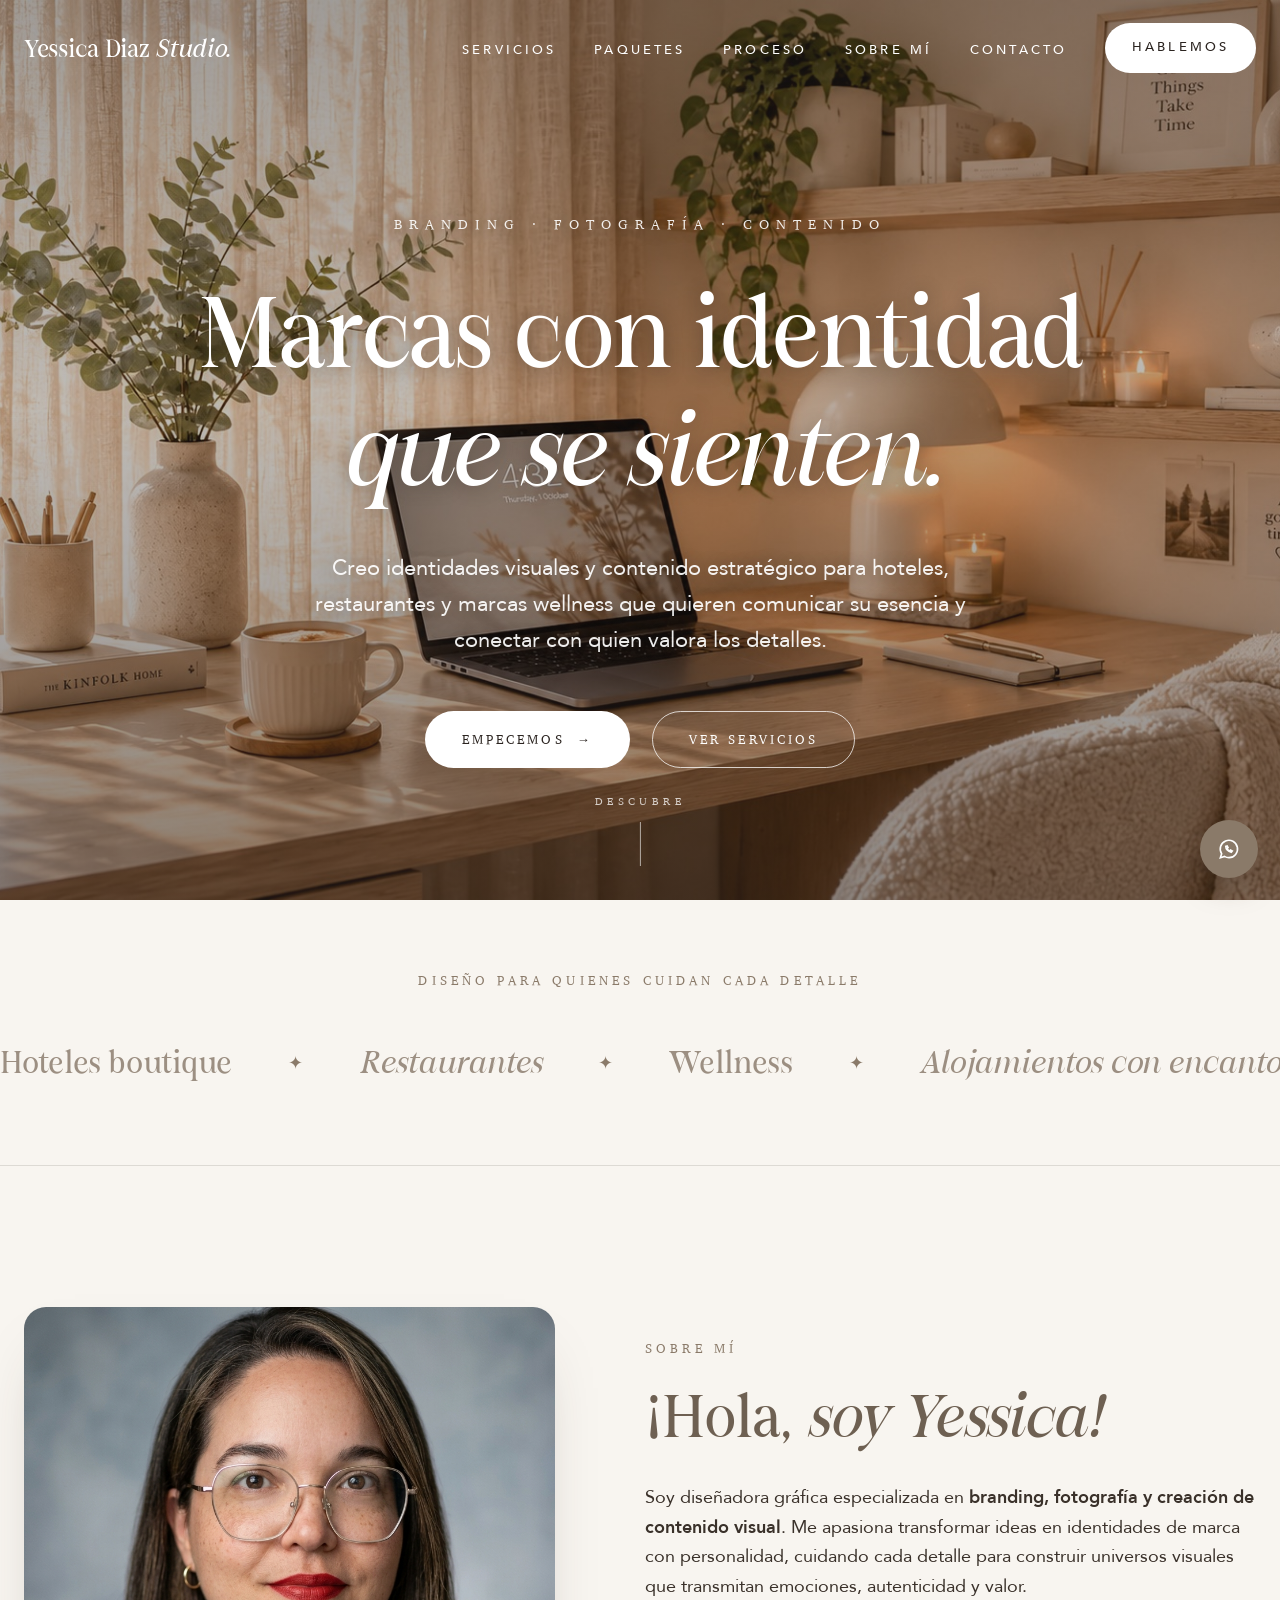
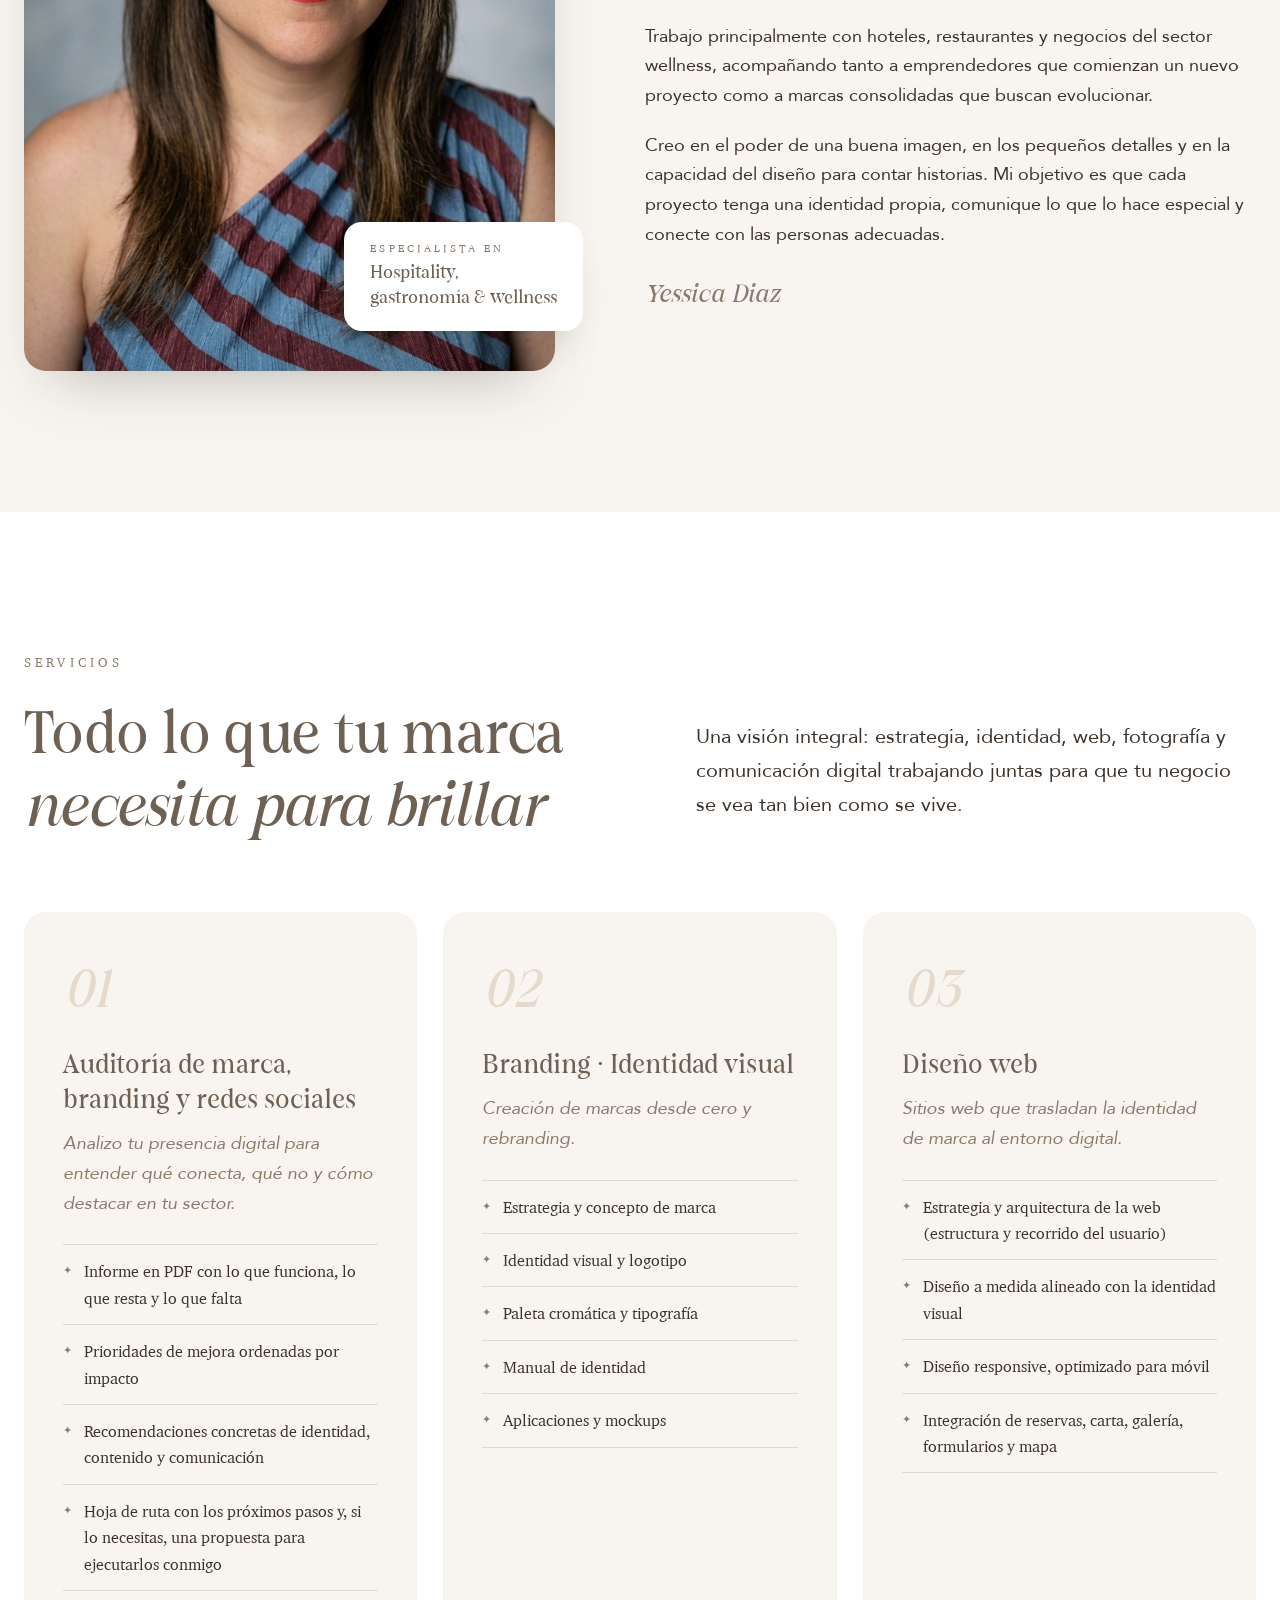
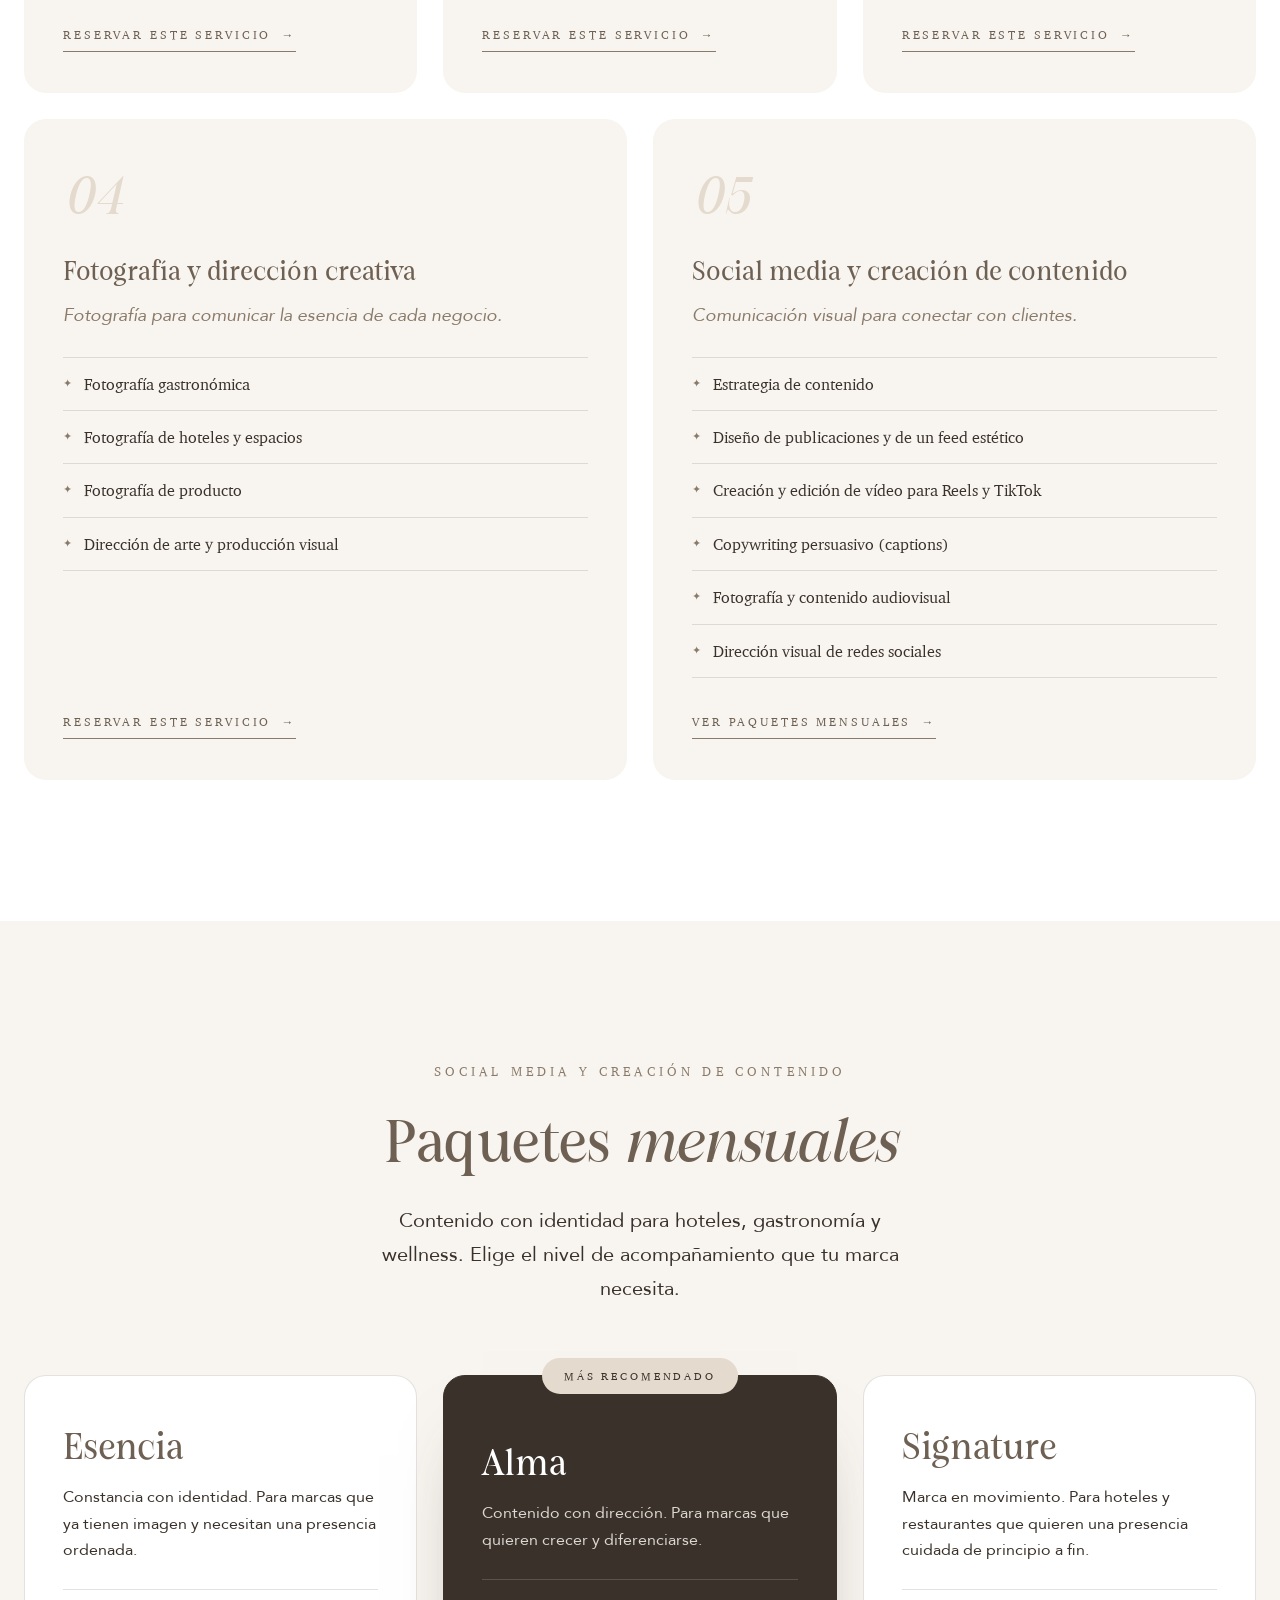
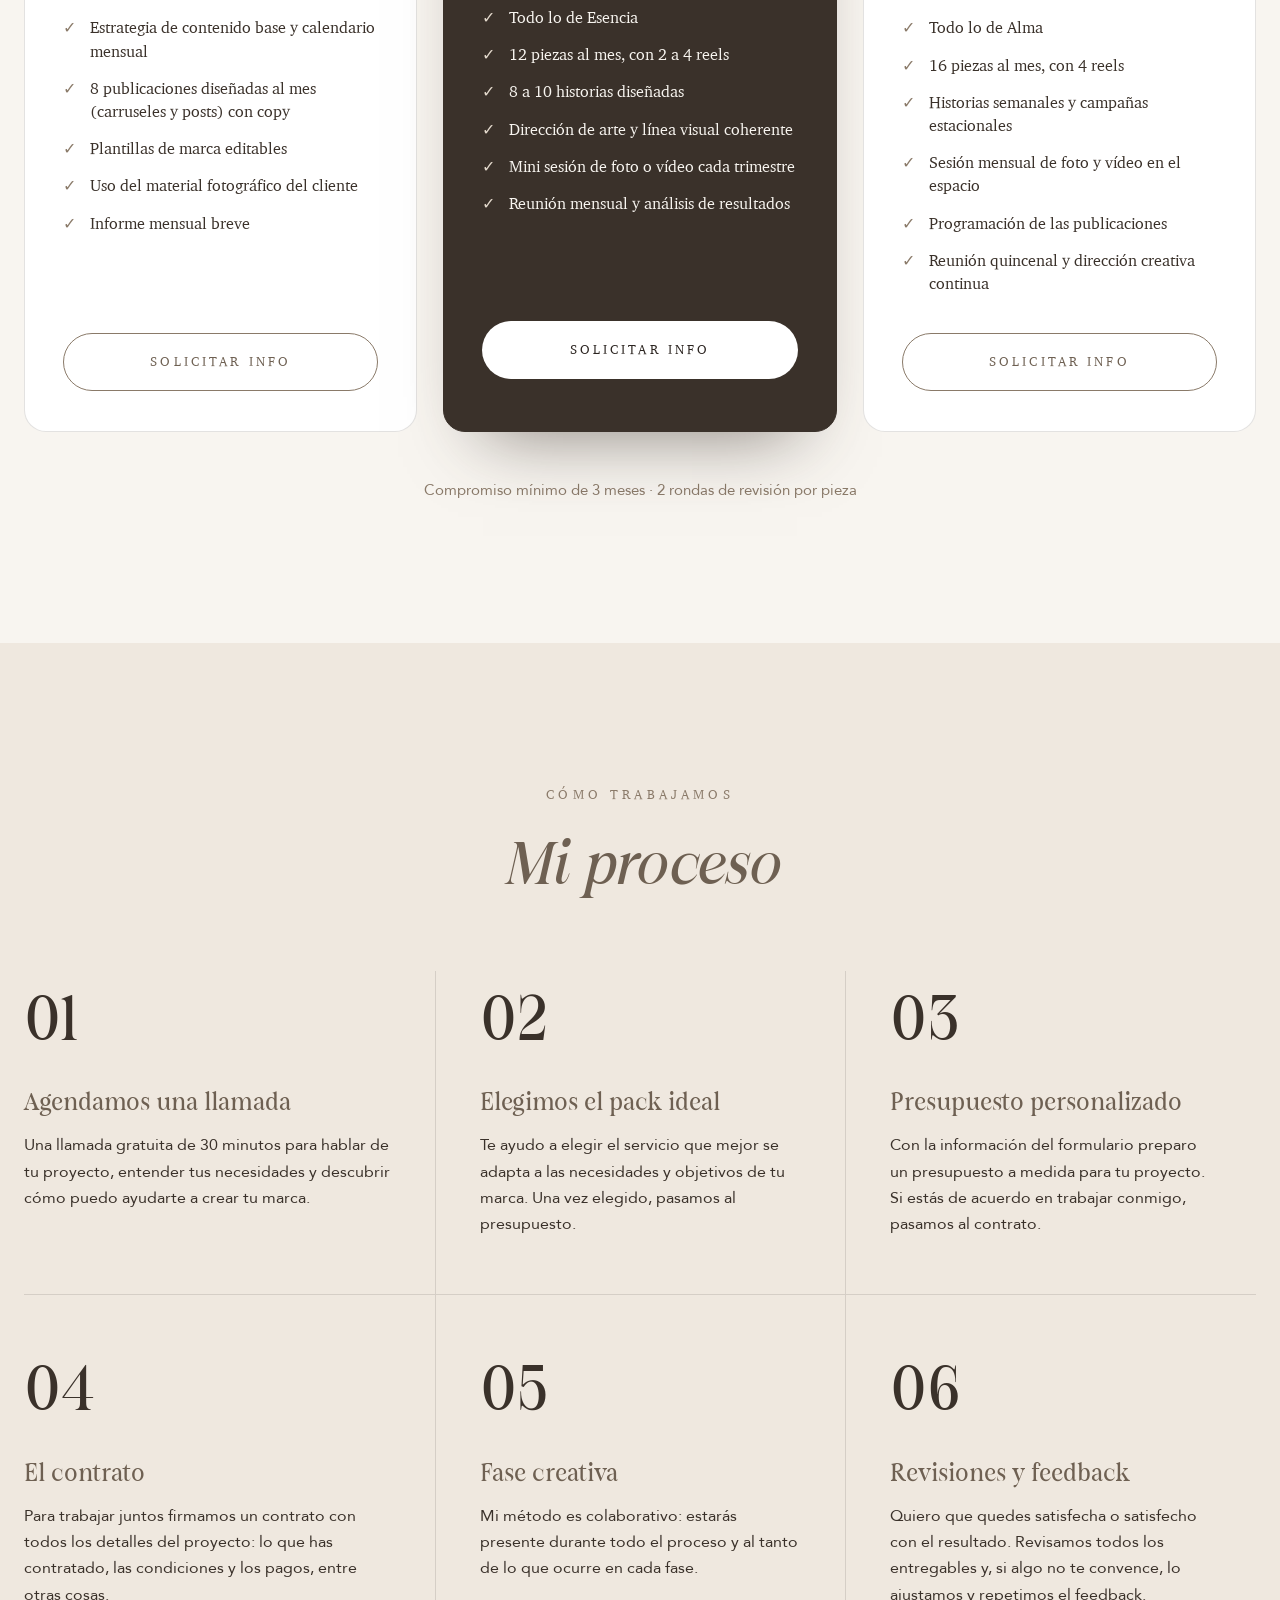
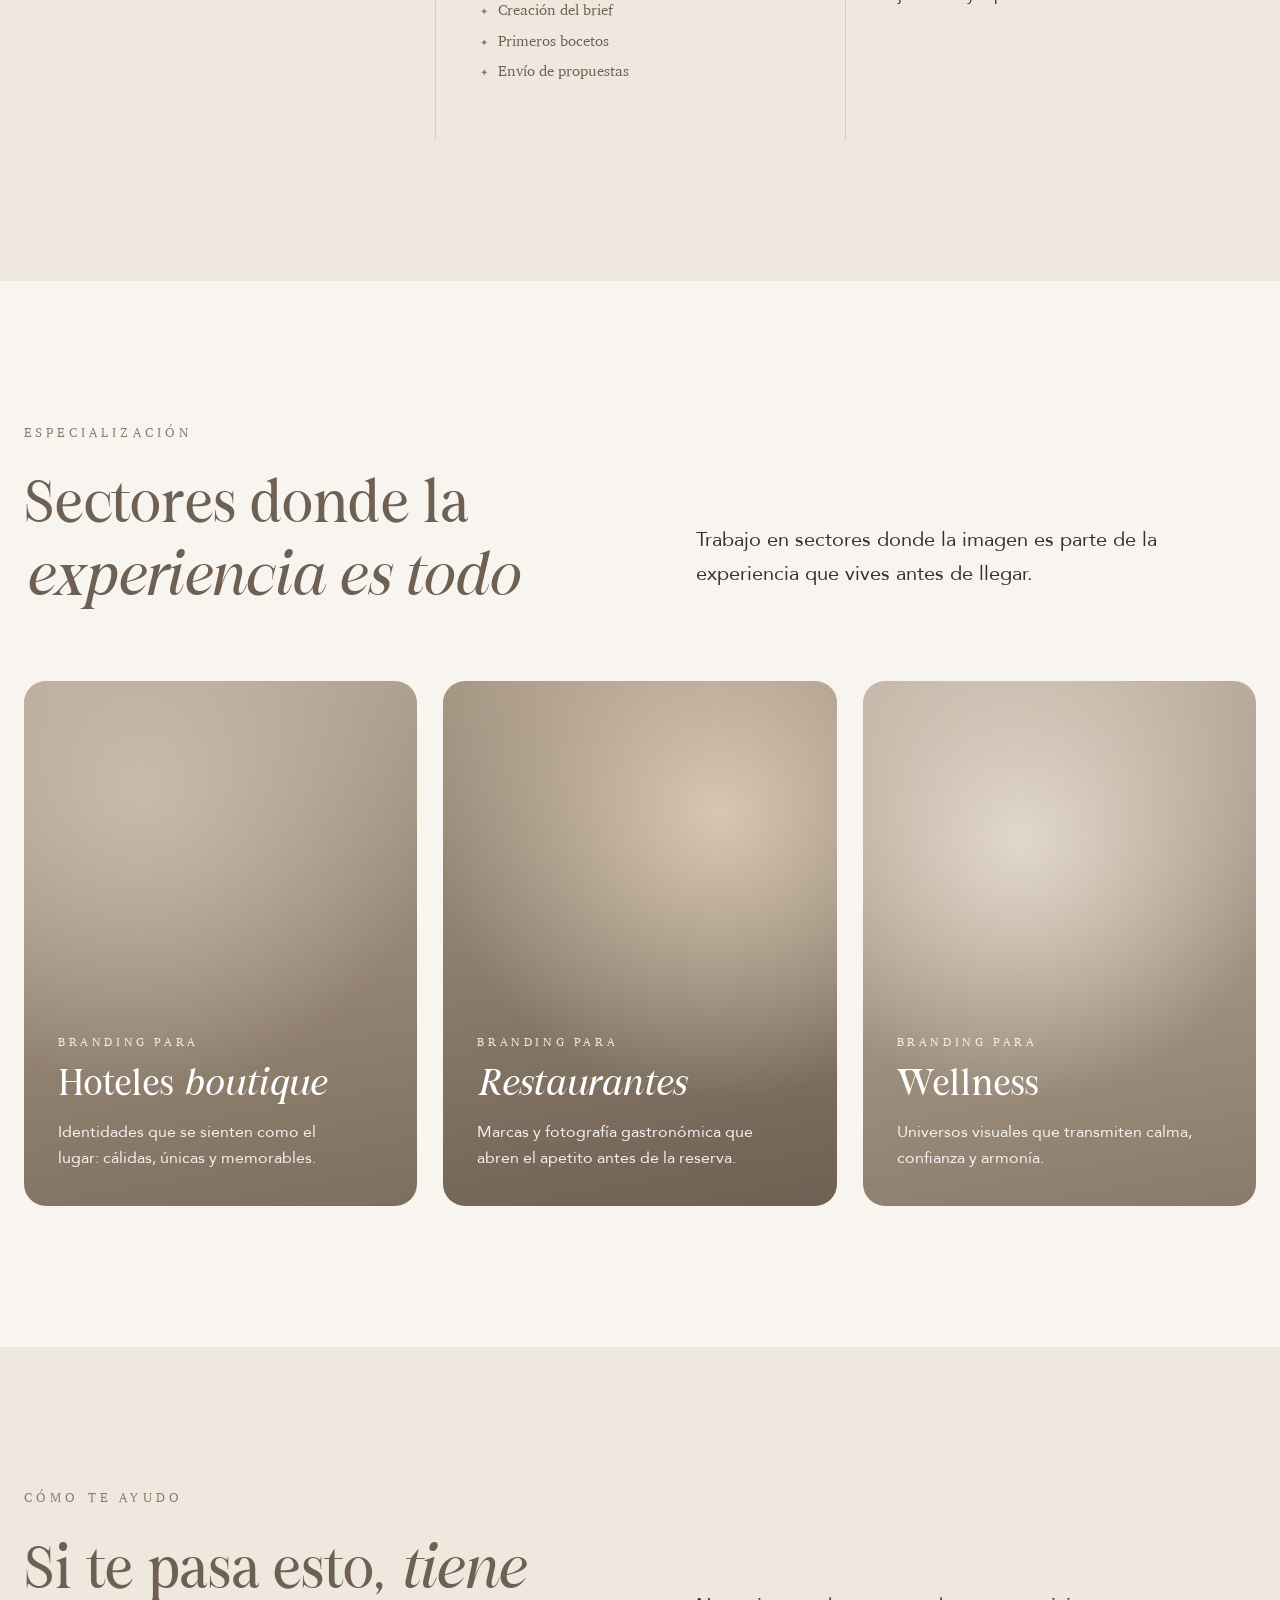
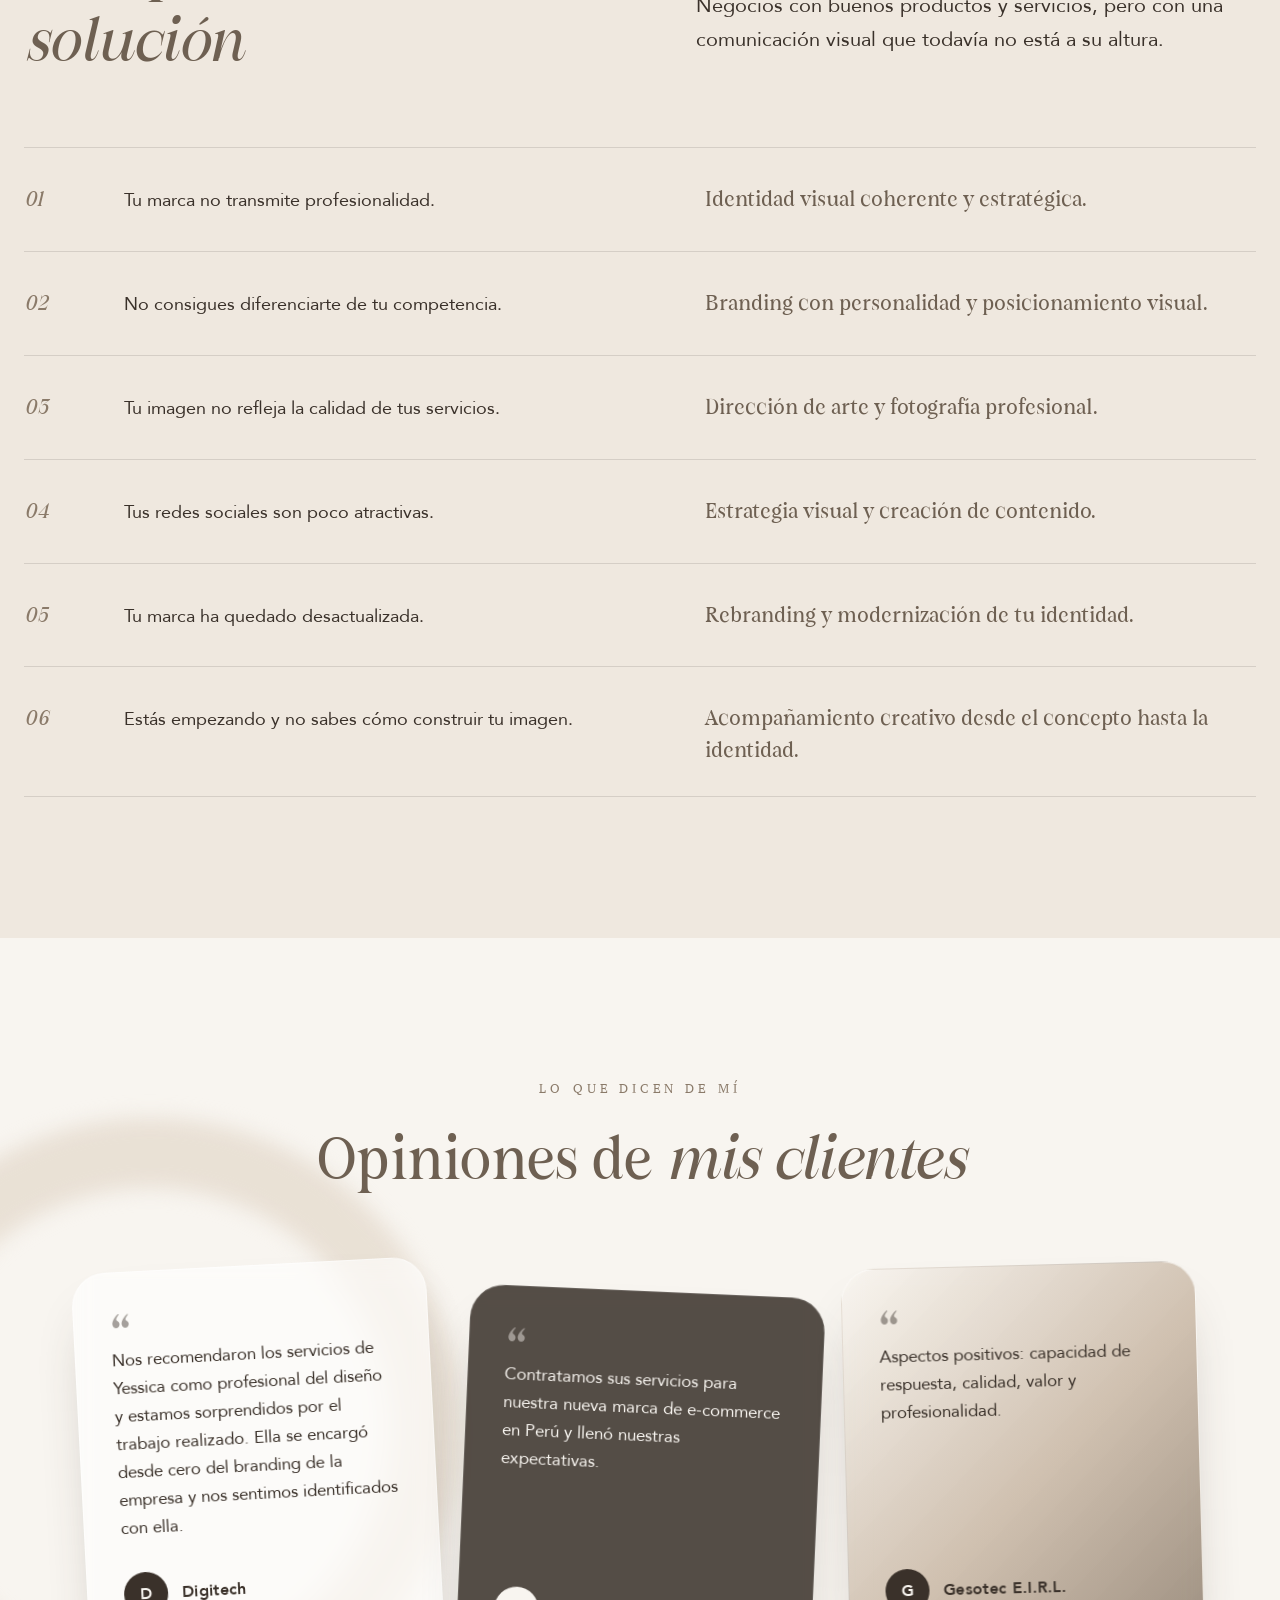
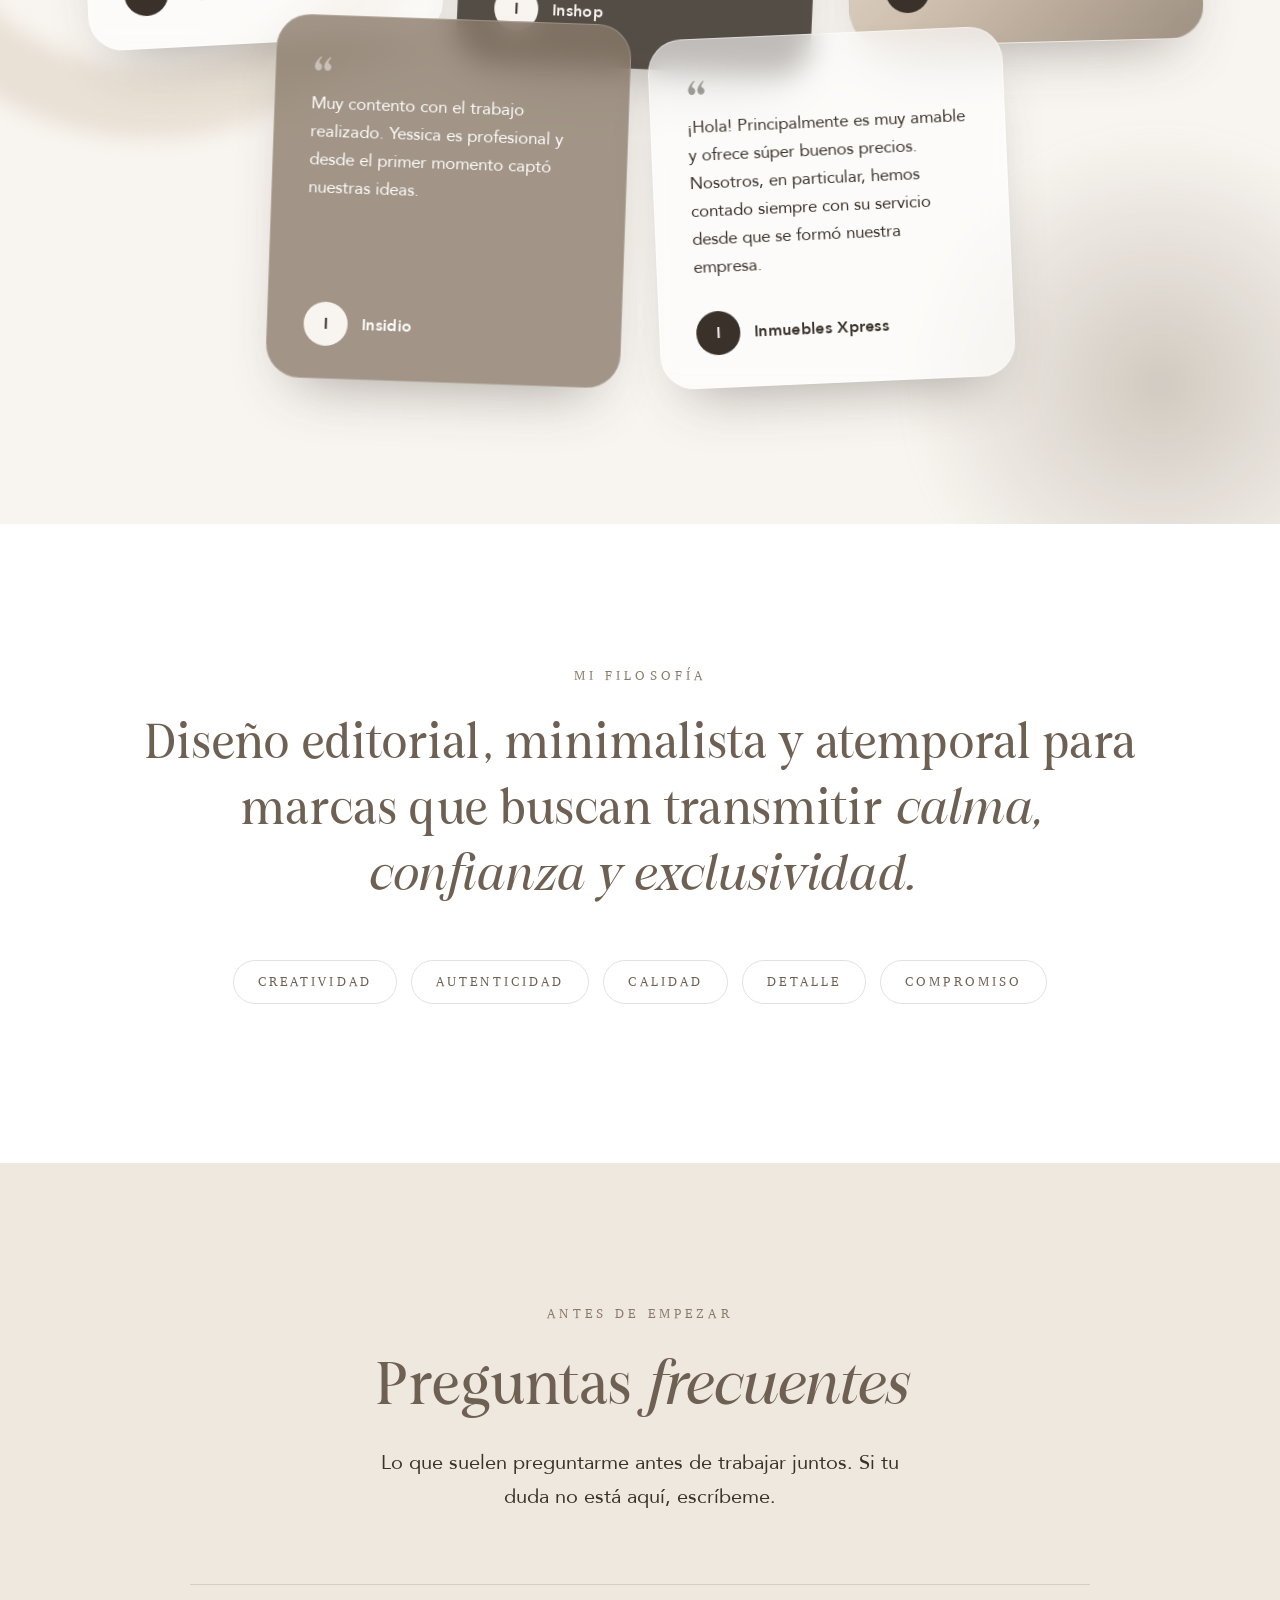
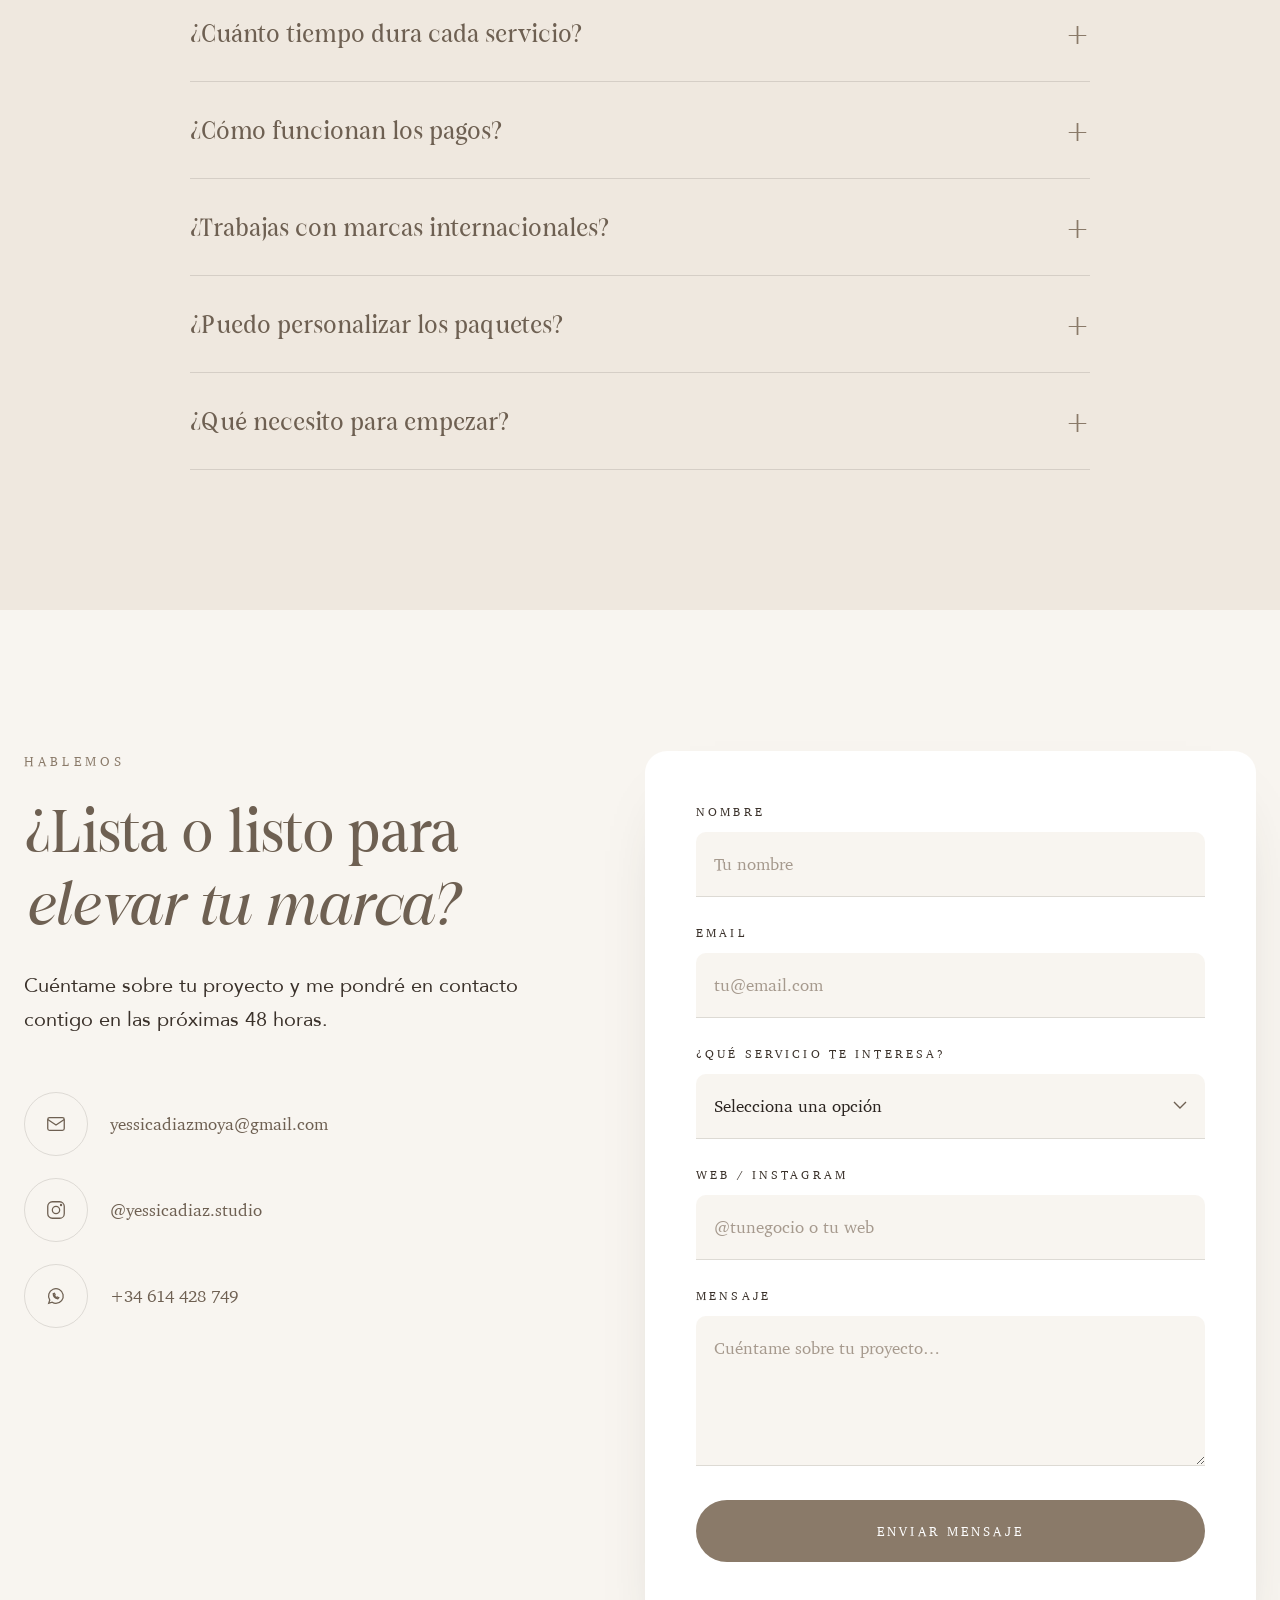
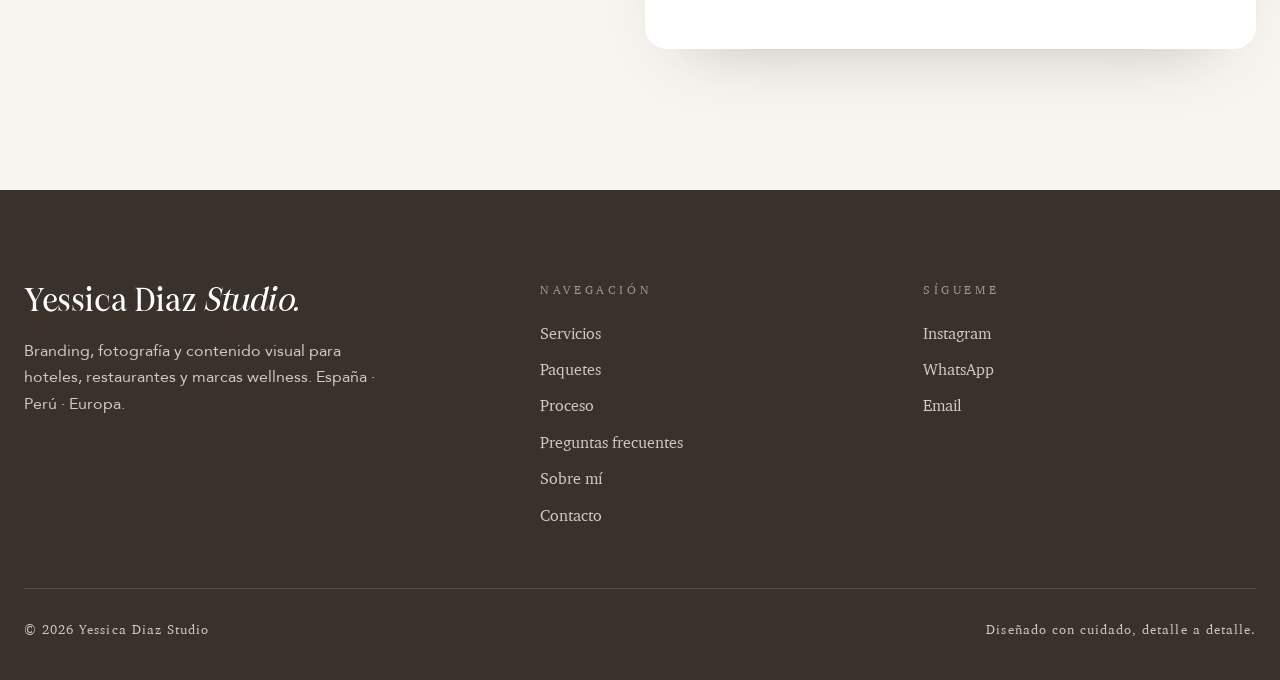
==== index.html @ b2efe0b5 "Nuevo diseño de opiniones con efecto de entrada" ====
<!DOCTYPE html>
<html lang="es">
<head>
  <meta charset="UTF-8">
  <meta name="viewport" content="width=device-width, initial-scale=1.0">
  <title>Yessica Diaz Studio · Branding, fotografía y contenido para hoteles, restaurantes y wellness</title>
  <meta name="description" content="Identidades visuales, fotografía y contenido estratégico para hoteles boutique, restaurantes y marcas wellness que quieren comunicar su esencia y elevar su imagen.">
  <link rel="preload" href="FigoShiftz-Regular.woff2" as="font" type="font/woff2" crossorigin>
  <link rel="preload" href="FigoShiftz-Italic.woff2" as="font" type="font/woff2" crossorigin>
  <link rel="preload" href="portada.jpg" as="image">
  <link rel="stylesheet" href="styles.css?v=10">
</head>
<body>

  <!-- ============ NAVEGACIÓN ============ -->
  <header class="nav" id="nav">
    <div class="container nav__inner">
      <a href="#inicio" class="logo">Yessica Diaz <em>Studio.</em></a>
      <button class="nav__toggle" id="navToggle" aria-label="Abrir menú" aria-expanded="false">
        <span></span><span></span>
      </button>
      <ul class="nav__links" id="navLinks">
        <li><a href="#servicios">Servicios</a></li>
        <li><a href="#paquetes">Paquetes</a></li>
        <li><a href="#proceso">Proceso</a></li>
        <li><a href="#sobre-mi">Sobre mí</a></li>
        <li><a href="#contacto">Contacto</a></li>
        <li><a href="#contacto" class="btn btn--light">Hablemos</a></li>
      </ul>
    </div>
  </header>

  <!-- Botón flotante de WhatsApp -->
  <a href="https://wa.me/34614428749" class="wa-float" target="_blank" rel="noopener" aria-label="Escríbeme por WhatsApp">
    <svg viewBox="0 0 24 24"><path d="M4 20l1.2-3.6A8 8 0 1112 20a8 8 0 01-4.2-1.2L4 20z"/><path d="M9 9.5c0 2.5 2 5 5 5.5l1-1.2-1.6-.8-.8.8c-1-.4-1.9-1.3-2.3-2.3l.8-.8-.8-1.6L9 9.5z"/></svg>
  </a>

  <!-- ============ HERO ============ -->
  <section class="hero" id="inicio">
    <div class="container hero__content">
      <p class="eyebrow">Branding · Fotografía · Contenido</p>
      <h1>Marcas con identidad <em>que se sienten.</em></h1>
      <p>Creo identidades visuales y contenido estratégico para hoteles, restaurantes y marcas wellness que quieren comunicar su esencia y conectar con quien valora los detalles.</p>
      <div class="hero__ctas">
        <a href="#contacto" class="btn btn--light">Empecemos <span class="arrow">→</span></a>
        <a href="#servicios" class="btn btn--ghost">Ver servicios</a>
      </div>
    </div>
    <span class="hero__scroll">Descubre</span>
  </section>

  <!-- ============ MARQUESINA ============ -->
  <div class="marquee" aria-label="Para quién trabajo">
    <p class="eyebrow">Diseño para quienes cuidan cada detalle</p>
    <div class="marquee__track">
      <div class="marquee__item">
        <span>Hoteles boutique</span><span class="marquee__star">✦</span>
        <span><i>Restaurantes</i></span><span class="marquee__star">✦</span>
        <span>Wellness</span><span class="marquee__star">✦</span>
        <span><i>Alojamientos con encanto</i></span><span class="marquee__star">✦</span>
        <span>Gastronomía</span><span class="marquee__star">✦</span>
        <span><i>Rebranding</i></span><span class="marquee__star">✦</span>
      </div>
      <div class="marquee__item" aria-hidden="true">
        <span>Hoteles boutique</span><span class="marquee__star">✦</span>
        <span><i>Restaurantes</i></span><span class="marquee__star">✦</span>
        <span>Wellness</span><span class="marquee__star">✦</span>
        <span><i>Alojamientos con encanto</i></span><span class="marquee__star">✦</span>
        <span>Gastronomía</span><span class="marquee__star">✦</span>
        <span><i>Rebranding</i></span><span class="marquee__star">✦</span>
      </div>
    </div>
  </div>

  <!-- ============ SOBRE MÍ ============ -->
  <section class="section" id="sobre-mi">
    <div class="container about">
      <div class="about__photo reveal">
        <img src="yessica.jpg" alt="Retrato de Yessica Diaz, diseñadora gráfica y fotógrafa" loading="lazy">
        <div class="about__badge"><small>Especialista en</small>Hospitality,<br>gastronomía &amp; wellness</div>
      </div>
      <div class="reveal">
        <p class="eyebrow">Sobre mí</p>
        <h2 class="display">¡Hola, <em>soy Yessica!</em></h2>
        <p>Soy diseñadora gráfica especializada en <strong>branding, fotografía y creación de contenido visual</strong>. Me apasiona transformar ideas en identidades de marca con personalidad, cuidando cada detalle para construir universos visuales que transmitan emociones, autenticidad y valor.</p>
        <p>Trabajo principalmente con hoteles, restaurantes y negocios del sector wellness, acompañando tanto a emprendedores que comienzan un nuevo proyecto como a marcas consolidadas que buscan evolucionar.</p>
        <p>Creo en el poder de una buena imagen, en los pequeños detalles y en la capacidad del diseño para contar historias. Mi objetivo es que cada proyecto tenga una identidad propia, comunique lo que lo hace especial y conecte con las personas adecuadas.</p>
        <p class="about__sign">Yessica Diaz</p>
      </div>
    </div>
  </section>

  <!-- ============ SERVICIOS ============ -->
  <section class="section section--white" id="servicios">
    <div class="container">
      <div class="section-head reveal">
        <div>
          <p class="eyebrow">Servicios</p>
          <h2 class="display">Todo lo que tu marca <em>necesita para brillar</em></h2>
        </div>
        <p class="lead">Una visión integral: estrategia, identidad, web, fotografía y comunicación digital trabajando juntas para que tu negocio se vea tan bien como se vive.</p>
      </div>

      <div class="services">
        <article class="service reveal">
          <div class="service__num">01</div>
          <h3>Auditoría de marca, branding y redes sociales</h3>
          <p class="service__intro">Analizo tu presencia digital para entender qué conecta, qué no y cómo destacar en tu sector.</p>
          <ul>
            <li>Informe en PDF con lo que funciona, lo que resta y lo que falta</li>
            <li>Prioridades de mejora ordenadas por impacto</li>
            <li>Recomendaciones concretas de identidad, contenido y comunicación</li>
            <li>Hoja de ruta con los próximos pasos y, si lo necesitas, una propuesta para ejecutarlos conmigo</li>
          </ul>
          <a href="#contacto" class="service__cta" data-servicio="Auditoría de marca, branding y redes sociales">Reservar este servicio <span class="arrow">→</span></a>
        </article>
        <article class="service reveal">
          <div class="service__num">02</div>
          <h3>Branding · Identidad visual</h3>
          <p class="service__intro">Creación de marcas desde cero y rebranding.</p>
          <ul>
            <li>Estrategia y concepto de marca</li>
            <li>Identidad visual y logotipo</li>
            <li>Paleta cromática y tipografía</li>
            <li>Manual de identidad</li>
            <li>Aplicaciones y mockups</li>
          </ul>
          <a href="#contacto" class="service__cta" data-servicio="Branding · Identidad visual">Reservar este servicio <span class="arrow">→</span></a>
        </article>
        <article class="service reveal">
          <div class="service__num">03</div>
          <h3>Diseño web</h3>
          <p class="service__intro">Sitios web que trasladan la identidad de marca al entorno digital.</p>
          <ul>
            <li>Estrategia y arquitectura de la web (estructura y recorrido del usuario)</li>
            <li>Diseño a medida alineado con la identidad visual</li>
            <li>Diseño responsive, optimizado para móvil</li>
            <li>Integración de reservas, carta, galería, formularios y mapa</li>
          </ul>
          <a href="#contacto" class="service__cta" data-servicio="Diseño web">Reservar este servicio <span class="arrow">→</span></a>
        </article>
        <article class="service reveal">
          <div class="service__num">04</div>
          <h3>Fotografía y dirección creativa</h3>
          <p class="service__intro">Fotografía para comunicar la esencia de cada negocio.</p>
          <ul>
            <li>Fotografía gastronómica</li>
            <li>Fotografía de hoteles y espacios</li>
            <li>Fotografía de producto</li>
            <li>Dirección de arte y producción visual</li>
          </ul>
          <a href="#contacto" class="service__cta" data-servicio="Fotografía y dirección creativa">Reservar este servicio <span class="arrow">→</span></a>
        </article>
        <article class="service reveal">
          <div class="service__num">05</div>
          <h3>Social media y creación de contenido</h3>
          <p class="service__intro">Comunicación visual para conectar con clientes.</p>
          <ul>
            <li>Estrategia de contenido</li>
            <li>Diseño de publicaciones y de un feed estético</li>
            <li>Creación y edición de vídeo para Reels y TikTok</li>
            <li>Copywriting persuasivo (captions)</li>
            <li>Fotografía y contenido audiovisual</li>
            <li>Dirección visual de redes sociales</li>
          </ul>
          <a href="#paquetes" class="service__cta">Ver paquetes mensuales <span class="arrow">→</span></a>
        </article>
      </div>
    </div>
  </section>

  <!-- ============ PAQUETES SOCIAL MEDIA ============ -->
  <section class="section" id="paquetes">
    <div class="container">
      <div class="center-head reveal">
        <p class="eyebrow">Social media y creación de contenido</p>
        <h2 class="display">Paquetes <em>mensuales</em></h2>
        <p class="lead">Contenido con identidad para hoteles, gastronomía y wellness. Elige el nivel de acompañamiento que tu marca necesita.</p>
      </div>

      <div class="plans">
        <article class="plan reveal">
          <h3>Esencia</h3>
          <p class="plan__desc">Constancia con identidad. Para marcas que ya tienen imagen y necesitan una presencia ordenada.</p>
          <ul>
            <li>Estrategia de contenido base y calendario mensual</li>
            <li>8 publicaciones diseñadas al mes (carruseles y posts) con copy</li>
            <li>Plantillas de marca editables</li>
            <li>Uso del material fotográfico del cliente</li>
            <li>Informe mensual breve</li>
          </ul>
          <a href="#contacto" class="btn btn--outline" data-servicio="Paquete Esencia (social media)">Solicitar info</a>
        </article>
        <article class="plan plan--featured reveal">
          <span class="plan__badge">Más recomendado</span>
          <h3>Alma</h3>
          <p class="plan__desc">Contenido con dirección. Para marcas que quieren crecer y diferenciarse.</p>
          <ul>
            <li>Todo lo de Esencia</li>
            <li>12 piezas al mes, con 2 a 4 reels</li>
            <li>8 a 10 historias diseñadas</li>
            <li>Dirección de arte y línea visual coherente</li>
            <li>Mini sesión de foto o vídeo cada trimestre</li>
            <li>Reunión mensual y análisis de resultados</li>
          </ul>
          <a href="#contacto" class="btn btn--light" data-servicio="Paquete Alma (social media)">Solicitar info</a>
        </article>
        <article class="plan reveal">
          <h3>Signature</h3>
          <p class="plan__desc">Marca en movimiento. Para hoteles y restaurantes que quieren una presencia cuidada de principio a fin.</p>
          <ul>
            <li>Todo lo de Alma</li>
            <li>16 piezas al mes, con 4 reels</li>
            <li>Historias semanales y campañas estacionales</li>
            <li>Sesión mensual de foto y vídeo en el espacio</li>
            <li>Programación de las publicaciones</li>
            <li>Reunión quincenal y dirección creativa continua</li>
          </ul>
          <a href="#contacto" class="btn btn--outline" data-servicio="Paquete Signature (social media)">Solicitar info</a>
        </article>
      </div>
      <p class="plans__note reveal">Compromiso mínimo de 3 meses · 2 rondas de revisión por pieza</p>
    </div>
  </section>

  <!-- ============ PROCESO ============ -->
  <section class="section section--sand" id="proceso">
    <div class="container">
      <div class="center-head reveal">
        <p class="eyebrow">Cómo trabajamos</p>
        <h2 class="display"><em>Mi proceso</em></h2>
      </div>
      <ol class="steps">
        <li class="step reveal">
          <span class="step__n">01</span>
          <h3>Agendamos una llamada</h3>
          <p>Una llamada gratuita de 30 minutos para hablar de tu proyecto, entender tus necesidades y descubrir cómo puedo ayudarte a crear tu marca.</p>
        </li>
        <li class="step reveal">
          <span class="step__n">02</span>
          <h3>Elegimos el pack ideal</h3>
          <p>Te ayudo a elegir el servicio que mejor se adapta a las necesidades y objetivos de tu marca. Una vez elegido, pasamos al presupuesto.</p>
        </li>
        <li class="step reveal">
          <span class="step__n">03</span>
          <h3>Presupuesto personalizado</h3>
          <p>Con la información del formulario preparo un presupuesto a medida para tu proyecto. Si estás de acuerdo en trabajar conmigo, pasamos al contrato.</p>
        </li>
        <li class="step reveal">
          <span class="step__n">04</span>
          <h3>El contrato</h3>
          <p>Para trabajar juntos firmamos un contrato con todos los detalles del proyecto: lo que has contratado, las condiciones y los pagos, entre otras cosas.</p>
        </li>
        <li class="step reveal">
          <span class="step__n">05</span>
          <h3>Fase creativa</h3>
          <p>Mi método es colaborativo: estarás presente durante todo el proceso y al tanto de lo que ocurre en cada fase.</p>
          <ul class="step__list"><li>Creación del brief</li><li>Primeros bocetos</li><li>Envío de propuestas</li></ul>
        </li>
        <li class="step reveal">
          <span class="step__n">06</span>
          <h3>Revisiones y feedback</h3>
          <p>Quiero que quedes satisfecha o satisfecho con el resultado. Revisamos todos los entregables y, si algo no te convence, lo ajustamos y repetimos el feedback.</p>
        </li>
      </ol>
    </div>
  </section>

  <!-- ============ SECTORES ============ -->
  <section class="section" id="sectores">
    <div class="container">
      <div class="section-head reveal">
        <div>
          <p class="eyebrow">Especialización</p>
          <h2 class="display">Sectores donde la <em>experiencia es todo</em></h2>
        </div>
        <p class="lead">Trabajo en sectores donde la imagen es parte de la experiencia que vives antes de llegar.</p>
      </div>
      <div class="sectors">
        <a href="#contacto" class="sector sector--hotel reveal">
          <span class="sector__tag">Branding para</span>
          <h3>Hoteles <em>boutique</em></h3>
          <p>Identidades que se sienten como el lugar: cálidas, únicas y memorables.</p>
        </a>
        <a href="#contacto" class="sector sector--food reveal">
          <span class="sector__tag">Branding para</span>
          <h3><em>Restaurantes</em></h3>
          <p>Marcas y fotografía gastronómica que abren el apetito antes de la reserva.</p>
        </a>
        <a href="#contacto" class="sector sector--well reveal">
          <span class="sector__tag">Branding para</span>
          <h3>Wellness</h3>
          <p>Universos visuales que transmiten calma, confianza y armonía.</p>
        </a>
      </div>
    </div>
  </section>

  <!-- ============ PROBLEMAS / SOLUCIONES ============ -->
  <section class="section section--sand">
    <div class="container">
      <div class="section-head reveal">
        <div>
          <p class="eyebrow">Cómo te ayudo</p>
          <h2 class="display">Si te pasa esto, <em>tiene solución</em></h2>
        </div>
        <p class="lead">Negocios con buenos productos y servicios, pero con una comunicación visual que todavía no está a su altura.</p>
      </div>
      <div class="solutions">
        <div class="solution reveal"><span class="solution__n">01</span><span class="solution__problem">Tu marca no transmite profesionalidad.</span><span class="solution__answer">Identidad visual coherente y estratégica.</span></div>
        <div class="solution reveal"><span class="solution__n">02</span><span class="solution__problem">No consigues diferenciarte de tu competencia.</span><span class="solution__answer">Branding con personalidad y posicionamiento visual.</span></div>
        <div class="solution reveal"><span class="solution__n">03</span><span class="solution__problem">Tu imagen no refleja la calidad de tus servicios.</span><span class="solution__answer">Dirección de arte y fotografía profesional.</span></div>
        <div class="solution reveal"><span class="solution__n">04</span><span class="solution__problem">Tus redes sociales son poco atractivas.</span><span class="solution__answer">Estrategia visual y creación de contenido.</span></div>
        <div class="solution reveal"><span class="solution__n">05</span><span class="solution__problem">Tu marca ha quedado desactualizada.</span><span class="solution__answer">Rebranding y modernización de tu identidad.</span></div>
        <div class="solution reveal"><span class="solution__n">06</span><span class="solution__problem">Estás empezando y no sabes cómo construir tu imagen.</span><span class="solution__answer">Acompañamiento creativo desde el concepto hasta la identidad.</span></div>
      </div>
    </div>
  </section>

  <!-- ============ OPINIONES ============ -->
  <section class="section section--reviews" id="opiniones">
    <div class="container">
      <div class="center-head reveal">
        <p class="eyebrow">Lo que dicen de mí</p>
        <h2 class="display">Opiniones de <em>mis clientes</em></h2>
      </div>
      <div class="reviews">
        <figure class="review review--light">
          <span class="review__mark" aria-hidden="true">“</span>
          <blockquote><p>Nos recomendaron los servicios de Yessica como profesional del diseño y estamos sorprendidos por el trabajo realizado. Ella se encargó desde cero del branding de la empresa y nos sentimos identificados con ella.</p></blockquote>
          <figcaption><span class="review__avatar">D</span>Digitech</figcaption>
        </figure>
        <figure class="review review--dark">
          <span class="review__mark" aria-hidden="true">“</span>
          <blockquote><p>Contratamos sus servicios para nuestra nueva marca de e-commerce en Perú y llenó nuestras expectativas.</p></blockquote>
          <figcaption><span class="review__avatar">I</span>Inshop</figcaption>
        </figure>
        <figure class="review review--blend">
          <span class="review__mark" aria-hidden="true">“</span>
          <blockquote><p>Aspectos positivos: capacidad de respuesta, calidad, valor y profesionalidad.</p></blockquote>
          <figcaption><span class="review__avatar">G</span>Gesotec E.I.R.L.</figcaption>
        </figure>
        <figure class="review review--taupe">
          <span class="review__mark" aria-hidden="true">“</span>
          <blockquote><p>Muy contento con el trabajo realizado. Yessica es profesional y desde el primer momento captó nuestras ideas.</p></blockquote>
          <figcaption><span class="review__avatar">I</span>Insidio</figcaption>
        </figure>
        <figure class="review review--light">
          <span class="review__mark" aria-hidden="true">“</span>
          <blockquote><p>¡Hola! Principalmente es muy amable y ofrece súper buenos precios. Nosotros, en particular, hemos contado siempre con su servicio desde que se formó nuestra empresa.</p></blockquote>
          <figcaption><span class="review__avatar">I</span>Inmuebles Xpress</figcaption>
        </figure>
      </div>
    </div>
  </section>

  <!-- ============ CITA / VALORES ============ -->
  <section class="section section--white quote">
    <div class="container reveal">
      <p class="eyebrow">Mi filosofía</p>
      <blockquote>Diseño editorial, minimalista y atemporal para marcas que buscan transmitir <em>calma, confianza y exclusividad.</em></blockquote>
      <ul class="quote__values">
        <li>Creatividad</li><li>Autenticidad</li><li>Calidad</li><li>Detalle</li><li>Compromiso</li>
      </ul>
    </div>
  </section>

  <!-- ============ PREGUNTAS FRECUENTES ============ -->
  <section class="section section--sand" id="faq">
    <div class="container faq-wrap">
      <div class="center-head reveal">
        <p class="eyebrow">Antes de empezar</p>
        <h2 class="display">Preguntas <em>frecuentes</em></h2>
        <p class="lead">Lo que suelen preguntarme antes de trabajar juntos. Si tu duda no está aquí, escríbeme.</p>
      </div>
      <div class="faq reveal">
        <details>
          <summary>¿Cuánto tiempo dura cada servicio?</summary>
          <p>La auditoría se entrega en 5 a 7 días laborables. La identidad visual y la web se trabajan por fases, con un calendario cerrado desde el inicio. Los paquetes mensuales de contenido tienen un compromiso mínimo de 3 meses.</p>
        </details>
        <details>
          <summary>¿Cómo funcionan los pagos?</summary>
          <p>En los proyectos puntuales, un 50% al empezar y el resto al entregar. Los paquetes mensuales se abonan por adelantado cada mes. Todo queda por escrito en la propuesta.</p>
        </details>
        <details>
          <summary>¿Trabajas con marcas internacionales?</summary>
          <p>Sí. Mi base está en España y trabajo en remoto con marcas de cualquier país; también he trabajado con clientes de Latinoamérica. Para sesiones de fotografía en el espacio, lo planificamos según el destino.</p>
        </details>
        <details>
          <summary>¿Puedo personalizar los paquetes?</summary>
          <p>Claro. Los paquetes son un punto de partida: puedo ajustar el número de piezas, añadir fotografía o combinarlos según lo que necesite tu negocio.</p>
        </details>
        <details>
          <summary>¿Qué necesito para empezar?</summary>
          <p>Una primera conversación para conocer tu negocio y tus objetivos, y compromiso con el proceso. Antes de empezar te enviaré un cuestionario para conocer a fondo tu marca.</p>
        </details>
      </div>
    </div>
  </section>

  <!-- ============ CONTACTO ============ -->
  <section class="section" id="contacto">
    <div class="container contact">
      <div class="reveal">
        <p class="eyebrow">Hablemos</p>
        <h2 class="display">¿Lista o listo para <em>elevar tu marca?</em></h2>
        <p class="lead">Cuéntame sobre tu proyecto y me pondré en contacto contigo en las próximas 48 horas.</p>
        <ul class="contact__links">
          <li><a href="mailto:yessicadiazmoya@gmail.com">
            <span class="circle"><svg viewBox="0 0 24 24"><rect x="3" y="5" width="18" height="14" rx="2"/><path d="M3 7l9 6 9-6"/></svg></span>
            yessicadiazmoya@gmail.com</a></li>
          <li><a href="https://www.instagram.com/yessicadiaz.studio/" target="_blank" rel="noopener">
            <span class="circle"><svg viewBox="0 0 24 24"><rect x="3" y="3" width="18" height="18" rx="5"/><circle cx="12" cy="12" r="4"/><circle cx="17.5" cy="6.5" r=".6"/></svg></span>
            @yessicadiaz.studio</a></li>
          <li><a href="https://wa.me/34614428749" target="_blank" rel="noopener">
            <span class="circle"><svg viewBox="0 0 24 24"><path d="M4 20l1.2-3.6A8 8 0 1112 20a8 8 0 01-4.2-1.2L4 20z"/><path d="M9 9.5c0 2.5 2 5 5 5.5l1-1.2-1.6-.8-.8.8c-1-.4-1.9-1.3-2.3-2.3l.8-.8-.8-1.6L9 9.5z"/></svg></span>
            +34 614 428 749</a></li>
        </ul>
      </div>

      <form class="form reveal" id="contactForm">
        <div class="field"><label for="nombre">Nombre</label><input id="nombre" name="nombre" type="text" placeholder="Tu nombre" required></div>
        <div class="field"><label for="email">Email</label><input id="email" name="email" type="email" placeholder="tu@email.com" required></div>
        <div class="field">
          <label for="servicio">¿Qué servicio te interesa?</label>
          <select id="servicio" name="servicio" required>
            <option value="" disabled selected>Selecciona una opción</option>
            <option>Auditoría de marca, branding y redes sociales</option>
            <option>Branding · Identidad visual</option>
            <option>Diseño web</option>
            <option>Fotografía y dirección creativa</option>
            <option>Social media y creación de contenido</option>
            <option>Paquete Esencia (social media)</option>
            <option>Paquete Alma (social media)</option>
            <option>Paquete Signature (social media)</option>
            <option>Aún no lo sé, quiero asesoría</option>
          </select>
        </div>
        <div class="field"><label for="web">Web / Instagram</label><input id="web" name="web" type="text" placeholder="@tunegocio o tu web"></div>
        <div class="field"><label for="mensaje">Mensaje</label><textarea id="mensaje" name="mensaje" placeholder="Cuéntame sobre tu proyecto…"></textarea></div>
        <!-- Campo trampa anti-spam: invisible para personas -->
        <div class="hp" aria-hidden="true" style="position:absolute;left:-9999px;width:1px;height:1px;overflow:hidden"><input type="text" name="empresa_web" tabindex="-1" autocomplete="off"></div>
        <button type="submit" class="btn btn--taupe" id="formBtn">Enviar mensaje</button>
        <p class="form__note" id="formNote"></p>
      </form>
    </div>
  </section>

  <!-- ============ FOOTER ============ -->
  <footer class="footer">
    <div class="container">
      <div class="footer__top">
        <div>
          <a href="#inicio" class="logo">Yessica Diaz <em>Studio.</em></a>
          <p class="footer__tag">Branding, fotografía y contenido visual para hoteles, restaurantes y marcas wellness. España · Perú · Europa.</p>
        </div>
        <div>
          <h4>Navegación</h4>
          <ul><li><a href="#servicios">Servicios</a></li><li><a href="#paquetes">Paquetes</a></li><li><a href="#proceso">Proceso</a></li><li><a href="#faq">Preguntas frecuentes</a></li><li><a href="#sobre-mi">Sobre mí</a></li><li><a href="#contacto">Contacto</a></li></ul>
        </div>
        <div>
          <h4>Sígueme</h4>
          <ul><li><a href="https://www.instagram.com/yessicadiaz.studio/" target="_blank" rel="noopener">Instagram</a></li><li><a href="https://wa.me/34614428749" target="_blank" rel="noopener">WhatsApp</a></li><li><a href="mailto:yessicadiazmoya@gmail.com">Email</a></li></ul>
        </div>
      </div>
      <div class="footer__bottom">
        <span>© <span id="year"></span> Yessica Diaz Studio</span>
        <span>Diseñado con cuidado, detalle a detalle.</span>
      </div>
    </div>
  </footer>

  <script>
    // Navegación: fondo al hacer scroll + menú móvil
    const nav = document.getElementById('nav');
    const toggle = document.getElementById('navToggle');
    const onScroll = () => nav.classList.toggle('is-scrolled', window.scrollY > 40);
    window.addEventListener('scroll', onScroll, { passive: true }); onScroll();
    toggle.addEventListener('click', () => {
      const open = nav.classList.toggle('is-open');
      toggle.setAttribute('aria-expanded', open);
      document.body.style.overflow = open ? 'hidden' : '';
    });
    document.querySelectorAll('#navLinks a').forEach(a => a.addEventListener('click', () => {
      nav.classList.remove('is-open'); toggle.setAttribute('aria-expanded', false); document.body.style.overflow = '';
    }));

    // "Reservar" / "Solicitar info": preselecciona el servicio en el formulario
    document.querySelectorAll("[data-servicio]").forEach(a => a.addEventListener("click", () => {
      const sel = document.getElementById("servicio");
      if ([...sel.options].some(o => o.value === a.dataset.servicio)) sel.value = a.dataset.servicio;
    }));

    // Aparición suave al hacer scroll
    const io = new IntersectionObserver(entries => entries.forEach(e => {
      if (e.isIntersecting) { e.target.classList.add('is-visible'); io.unobserve(e.target); }
    }), { threshold: 0.12 });
    document.querySelectorAll('.reveal').forEach(el => io.observe(el));

    // Opiniones: cada tarjeta entra al aparecer en pantalla
    const ioR = new IntersectionObserver(entries => entries.forEach(e => {
      if (e.isIntersecting) { e.target.classList.add('is-in'); ioR.unobserve(e.target); }
    }), { threshold: 0.2 });
    document.querySelectorAll('.review').forEach(el => ioR.observe(el));

    // Formulario: envía los datos a Google (hoja "Contactos" + email a Yessica)
    const FORM_ENDPOINT = 'https://script.google.com/macros/s/AKfycbxHvqqEp6Lcuz48y5xBla8aqbtvdud8QzsiuAsh9SvNrTNu6ienfDfBl-28B6L3_0BJPQ/exec'; // URL de la aplicación web de Google Apps Script
    const form = document.getElementById('contactForm');
    const note = document.getElementById('formNote');
    const btn = document.getElementById('formBtn');

    form.addEventListener('submit', async e => {
      e.preventDefault();
      const datos = new URLSearchParams(new FormData(form));

      if (!FORM_ENDPOINT) { // respaldo: abre el correo si aún no hay conexión
        const body = `Nombre: ${form.nombre.value}\nEmail: ${form.email.value}\nServicio: ${form.servicio.value}\nWeb/Instagram: ${form.web.value}\n\n${form.mensaje.value}`;
        window.location.href = `mailto:yessicadiazmoya@gmail.com?subject=${encodeURIComponent('Nuevo proyecto – ' + form.nombre.value)}&body=${encodeURIComponent(body)}`;
        return;
      }

      btn.disabled = true;
      btn.textContent = 'Enviando…';
      note.textContent = '';
      try {
        await fetch(FORM_ENDPOINT, { method: 'POST', mode: 'no-cors', body: datos });
        form.reset();
        note.textContent = '¡Gracias! He recibido tu mensaje y te escribiré en menos de 48 horas.';
      } catch (err) {
        note.textContent = 'No se pudo enviar. Escríbeme a yessicadiazmoya@gmail.com o por WhatsApp.';
      } finally {
        btn.disabled = false;
        btn.textContent = 'Enviar mensaje';
      }
    });

    document.getElementById('year').textContent = new Date().getFullYear();
  </script>
</body>
</html>
---- styles.css ----
/* ============ FUENTES ============ */
@font-face { font-family: "Figo Shiftz"; src: url("FigoShiftz-Regular.woff2") format("woff2"); font-weight: 400; font-style: normal; font-display: swap; }
@font-face { font-family: "Figo Shiftz"; src: url("FigoShiftz-Italic.woff2") format("woff2"); font-weight: 400; font-style: italic; font-display: swap; }
@font-face { font-family: "Charter"; src: url("Charter-Roman.ttf") format("truetype"); font-weight: 400; font-style: normal; font-display: swap; }
@font-face { font-family: "Charter"; src: url("Charter-Italic.ttf") format("truetype"); font-weight: 400; font-style: italic; font-display: swap; }
@font-face { font-family: "Charter"; src: url("Charter-Bold.ttf") format("truetype"); font-weight: 700; font-style: normal; font-display: swap; }
@font-face { font-family: "Avenir YD"; src: url("Avenir-Roman.ttf") format("truetype"); font-weight: 400; font-style: normal; font-display: swap; }
@font-face { font-family: "Avenir YD"; src: url("Avenir-Oblique.ttf") format("truetype"); font-weight: 400; font-style: italic; font-display: swap; }
@font-face { font-family: "Avenir YD"; src: url("Avenir-Medium.ttf") format("truetype"); font-weight: 500; font-style: normal; font-display: swap; }
@font-face { font-family: "Avenir YD"; src: url("Avenir-Heavy.ttf") format("truetype"); font-weight: 700; font-style: normal; font-display: swap; }

/* ============ COLORES ============ */
:root {
  --cream: #F8F5F0;
  --sand: #EFE8DF;
  --linen: #E4DACD;
  --taupe: #8A7A69;
  --taupe-dark: #6E6052;
  --espresso: #3A312A;
  --ink: #2B2420;
  --white: #FFFFFF;
  --line: rgba(58, 49, 42, .14);

  --serif-display: "Figo Shiftz", "Playfair Display", Georgia, serif;
  --serif-text: "Charter", Georgia, "Times New Roman", serif;
  --sans: "Avenir YD", "Avenir", "Avenir Next", "Helvetica Neue", Arial, sans-serif;

  --container: 1240px;
  --radius: 22px;
}

*, *::before, *::after { box-sizing: border-box; }
html { scroll-behavior: smooth; }
body {
  margin: 0;
  background: var(--cream);
  color: var(--espresso);
  font-family: var(--serif-text);
  font-size: 18px;
  line-height: 1.65;
  -webkit-font-smoothing: antialiased;
}
img { max-width: 100%; display: block; }
a { color: inherit; text-decoration: none; }

.container { width: min(var(--container), 100% - 48px); margin-inline: auto; }

/* ============ TIPOGRAFÍA ============ */
.eyebrow {
  font-family: var(--serif-text);
  font-size: 13px;
  letter-spacing: .32em;
  text-transform: uppercase;
  color: var(--taupe);
  margin: 0 0 22px;
}
.display {
  font-family: var(--serif-display);
  font-weight: 400;
  line-height: 1.02;
  letter-spacing: -.01em;
  margin: 0;
  color: var(--taupe-dark);
}
.display em { font-style: italic; }
h2.display { font-size: clamp(42px, 5.6vw, 78px); }
h3 { font-family: var(--serif-display); font-weight: 400; }
.lead { font-size: clamp(18px, 1.6vw, 21px); color: var(--espresso); max-width: 560px; }

/* ============ BOTONES ============ */
.btn {
  display: inline-flex; align-items: center; gap: 12px;
  padding: 17px 36px;
  border-radius: 999px;
  font-family: var(--serif-text);
  font-size: 13px;
  letter-spacing: .24em;
  text-transform: uppercase;
  border: 1px solid transparent;
  cursor: pointer;
  transition: background .3s, color .3s, border-color .3s, transform .3s;
}
.btn:hover { transform: translateY(-2px); }
.btn .arrow { transition: transform .3s; }
.btn:hover .arrow { transform: translateX(4px); }
.btn--taupe { background: var(--taupe); color: var(--white); }
.btn--taupe:hover { background: var(--taupe-dark); }
.btn--light { background: var(--white); color: var(--ink); }
.btn--ghost { border-color: rgba(255,255,255,.75); color: var(--white); }
.btn--ghost:hover { background: rgba(255,255,255,.12); }

/* ============ NAV ============ */
.nav {
  position: fixed; inset: 0 0 auto 0; z-index: 50;
  transition: background .35s, box-shadow .35s;
}
.nav__inner { display: flex; align-items: center; justify-content: space-between; height: 96px; transition: height .35s; }
.logo { font-family: var(--serif-display); font-size: 30px; letter-spacing: -.01em; color: var(--white); line-height: 1; transition: color .35s; }
.logo em { font-style: italic; }
.nav__links { display: flex; align-items: center; gap: 38px; list-style: none; margin: 0; padding: 0; }
.nav__links a:not(.btn) {
  font-size: 13px; letter-spacing: .24em; text-transform: uppercase; color: var(--white);
  position: relative; padding-bottom: 6px; transition: color .35s;
}
.nav__links a:not(.btn)::after {
  content: ""; position: absolute; left: 0; bottom: 0; height: 1px; width: 0; background: currentColor; transition: width .3s;
}
.nav__links a:not(.btn):hover::after { width: 100%; }
.nav .btn { padding: 13px 26px; }

/* ============ AVENIR: solo párrafos y menús ============ */
p:not(.eyebrow):not(.about__sign),
.solution__problem,
.nav__links a,
.nav__links .btn {
  font-family: var(--sans);
}
p:not(.eyebrow):not(.about__sign) { font-weight: 400; }
p strong { font-weight: 700; }
.nav__links a, .nav__links .btn { font-weight: 500; }

.nav.is-scrolled { background: rgba(255,255,255,.96); box-shadow: 0 1px 0 var(--line); -webkit-backdrop-filter: blur(8px); backdrop-filter: blur(8px); }
.nav.is-scrolled .nav__inner { height: 80px; }
.nav.is-scrolled .logo { color: var(--taupe-dark); }
.nav.is-scrolled .nav__links a:not(.btn) { color: var(--espresso); }
.nav.is-scrolled .btn--light { background: var(--taupe); color: var(--white); }

.nav__toggle { display: none; background: none; border: 0; cursor: pointer; padding: 8px; }
.nav__toggle span { display: block; width: 26px; height: 1px; background: var(--white); margin: 7px 0; transition: background .35s, transform .3s; }
.nav.is-scrolled .nav__toggle span { background: var(--espresso); }

/* ============ HERO ============ */
.hero {
  position: relative; min-height: 100vh; min-height: 100svh;
  display: grid; place-items: center; text-align: center;
  color: var(--white); overflow: hidden;
  background: #6E6052 url("portada.jpg") center / cover no-repeat;
}
/* velo cálido para que el texto blanco se lea sobre la foto */
.hero::before {
  content: ""; position: absolute; inset: 0; pointer-events: none;
  background:
    linear-gradient(180deg, rgba(43,36,32,.45) 0%, rgba(43,36,32,.30) 45%, rgba(43,36,32,.55) 100%);
}
.hero__content { position: relative; padding: 140px 0 100px; text-shadow: 0 2px 18px rgba(43,36,32,.35); }
.hero__content .btn { text-shadow: none; }
.hero .eyebrow { color: rgba(255,255,255,.9); letter-spacing: .5em; font-size: 14px; margin-bottom: 40px; }
.hero h1 {
  font-family: var(--serif-display); font-weight: 400;
  font-size: clamp(54px, 9.4vw, 150px);
  line-height: .98; margin: 0; letter-spacing: -.015em;
}
.hero h1 em { display: block; font-style: italic; }
.hero p { font-size: clamp(18px, 1.7vw, 23px); max-width: 700px; margin: 40px auto 52px; color: rgba(255,255,255,.92); }
.hero__ctas { display: flex; gap: 22px; justify-content: center; flex-wrap: wrap; }
.hero__scroll {
  position: absolute; bottom: 34px; left: 50%; transform: translateX(-50%);
  font-size: 11px; letter-spacing: .4em; text-transform: uppercase; color: rgba(255,255,255,.75);
}
.hero__scroll::after { content: ""; display: block; width: 1px; height: 44px; background: rgba(255,255,255,.6); margin: 12px auto 0; animation: drip 2.2s ease-in-out infinite; transform-origin: top; }
@media (max-height: 820px) { .hero__scroll { display: none; } }
@keyframes drip { 0%{transform:scaleY(0)} 50%{transform:scaleY(1)} 100%{transform:scaleY(0); transform-origin: bottom} }

/* ============ MARQUESINA ============ */
.marquee { background: var(--cream); border-bottom: 1px solid var(--line); padding: 70px 0; overflow: hidden; text-align: center; }
.marquee .eyebrow { margin-bottom: 40px; }
.marquee__track { display: flex; width: max-content; animation: scroll 38s linear infinite; }
.marquee__item { display: flex; align-items: center; gap: 56px; padding-right: 56px; font-family: var(--serif-display); font-size: clamp(28px, 3vw, 42px); color: #9C8F82; white-space: nowrap; }
.marquee__item i { font-style: italic; }
.marquee__star { font-family: var(--serif-text); font-size: 18px; color: var(--taupe); }
@keyframes scroll { to { transform: translateX(-50%); } }

/* ============ SECCIONES ============ */
section { scroll-margin-top: 80px; }
.section { padding: clamp(90px, 11vw, 150px) 0; }
.section--sand { background: var(--sand); }
.section--white { background: var(--white); }

/* Sobre mí */
.about { display: grid; grid-template-columns: 1fr 1.15fr; gap: clamp(40px, 7vw, 110px); align-items: center; }
.about__photo { position: relative; }
.about__photo img { width: 100%; aspect-ratio: 4/5; object-fit: cover; border-radius: var(--radius); box-shadow: 0 30px 60px -30px rgba(58,49,42,.35); }
.about__badge {
  position: absolute; right: -28px; bottom: 40px;
  background: var(--white); border-radius: 18px; padding: 20px 26px;
  box-shadow: 0 20px 40px -20px rgba(58,49,42,.3);
  font-family: var(--serif-display); font-size: 22px; line-height: 1.15; color: var(--taupe-dark);
}
.about__badge small { display: block; font-family: var(--serif-text); font-size: 11px; letter-spacing: .28em; text-transform: uppercase; color: var(--taupe); margin-bottom: 6px; }
.about h2 { margin-bottom: 30px; }
.about p { margin: 0 0 20px; }
.about__sign { font-family: var(--serif-display); font-style: italic; font-size: 30px; color: var(--taupe); margin-top: 28px; }

/* Servicios */
.section-head { display: grid; grid-template-columns: 1fr 1fr; gap: 40px; align-items: end; margin-bottom: 70px; }
.section-head .lead { justify-self: end; }
.services { display: grid; grid-template-columns: repeat(6, 1fr); gap: 26px; }
.service { grid-column: span 2; }
.service:nth-child(4), .service:nth-child(5) { grid-column: span 3; }
.service {
  background: var(--cream); border-radius: var(--radius); padding: 44px 38px 40px;
  display: flex; flex-direction: column; border: 1px solid transparent;
  transition: transform .4s, box-shadow .4s, border-color .4s;
}
.service:hover { transform: translateY(-6px); box-shadow: 0 30px 60px -35px rgba(58,49,42,.35); border-color: var(--line); }
.service__num { font-family: var(--serif-display); font-style: italic; font-size: 64px; line-height: 1; color: var(--linen); margin-bottom: 26px; }
.service h3 { font-size: 32px; line-height: 1.1; margin: 0 0 12px; color: var(--taupe-dark); }
.service__intro { font-style: italic; color: var(--taupe); margin: 0 0 26px; }
.service ul { list-style: none; padding: 0; margin: 0; border-top: 1px solid var(--line); }
.service li { padding: 13px 0; border-bottom: 1px solid var(--line); font-size: 16px; display: flex; gap: 12px; }
.service li::before { content: "✦"; color: var(--taupe); font-size: 11px; line-height: 2.3; }
.service ul { margin-bottom: 34px; }
.service__cta {
  margin-top: auto; align-self: flex-start; display: inline-flex; gap: 10px; align-items: center;
  font-family: var(--serif-text); font-size: 12px; letter-spacing: .24em; text-transform: uppercase; color: var(--taupe-dark);
  padding-bottom: 6px; border-bottom: 1px solid var(--taupe);
}
.service__cta .arrow { transition: transform .3s; }
.service__cta:hover .arrow { transform: translateX(4px); }

/* Cabecera centrada */
.center-head { text-align: center; max-width: 760px; margin: 0 auto 70px; }
.center-head .lead { margin: 26px auto 0; }

/* Paquetes mensuales */
.btn--outline { border-color: var(--taupe); color: var(--taupe-dark); background: transparent; }
.btn--outline:hover { background: var(--taupe); color: var(--white); }
.plans { display: grid; grid-template-columns: repeat(3, 1fr); gap: 26px; align-items: center; }
.plan {
  position: relative; background: var(--white); border: 1px solid var(--line); border-radius: var(--radius);
  padding: 48px 38px 40px; display: flex; flex-direction: column; height: 100%;
}
.plan h3 { font-size: 44px; line-height: 1; margin: 0 0 16px; color: var(--taupe-dark); }
.plan__desc { font-size: 16px; margin: 0 0 26px; padding-bottom: 26px; border-bottom: 1px solid var(--line); }
.plan ul { list-style: none; padding: 0; margin: 0 0 38px; display: grid; gap: 14px; }
.plan li { display: flex; gap: 14px; font-size: 16px; line-height: 1.45; }
.plan li::before { content: "\2713"; color: var(--taupe); flex: none; }
.plan .btn { margin-top: auto; justify-content: center; }
.plan--featured {
  background: var(--espresso); color: var(--cream); border-color: var(--espresso);
  padding-block: 64px 52px; box-shadow: 0 40px 70px -40px rgba(58,49,42,.6);
}
.plan--featured h3 { color: var(--white); }
.plan--featured .plan__desc { color: rgba(248,245,240,.85); border-color: rgba(255,255,255,.16); }
.plan--featured li::before { color: var(--linen); }
.plan__badge {
  position: absolute; top: 0; left: 50%; transform: translate(-50%, -50%); white-space: nowrap;
  background: var(--linen); color: var(--espresso); border-radius: 999px; padding: 9px 22px;
  font-family: var(--serif-text); font-size: 11px; letter-spacing: .26em; text-transform: uppercase;
}
.plans__note { text-align: center; font-size: 15px; color: var(--taupe); margin: 46px 0 0; }

/* Proceso */
.steps { list-style: none; padding: 0; margin: 0; display: grid; grid-template-columns: repeat(3, 1fr); }
.step { padding: 10px 44px 56px; border-left: 1px solid var(--line); }
.step:nth-child(3n+1) { border-left: 0; padding-left: 0; }
.step:nth-child(n+4) { padding-top: 56px; border-top: 1px solid var(--line); }
.step__n { display: block; font-family: var(--serif-display); font-size: clamp(64px, 6vw, 92px); line-height: 1; color: var(--espresso); margin-bottom: 28px; }
.step h3 { font-size: 30px; line-height: 1.1; margin: 0 0 14px; color: var(--taupe-dark); }
.step p { margin: 0; font-size: 16px; }
.step__list { list-style: none; padding: 0; margin: 16px 0 0; display: grid; gap: 6px; font-size: 15px; color: var(--taupe-dark); }
.step__list li::before { content: "\2726"; color: var(--taupe); font-size: 10px; margin-right: 10px; }

/* Preguntas frecuentes */
.faq { max-width: 900px; margin: 0 auto; border-top: 1px solid var(--line); }
.faq details { border-bottom: 1px solid var(--line); }
.faq summary {
  list-style: none; cursor: pointer; display: flex; justify-content: space-between; align-items: center; gap: 24px;
  padding: 30px 0; font-family: var(--serif-display); font-size: clamp(22px, 2.4vw, 30px); line-height: 1.2; color: var(--taupe-dark);
}
.faq summary::-webkit-details-marker { display: none; }
.faq summary::after { content: "+"; font-family: var(--serif-text); font-size: 30px; font-weight: 300; color: var(--taupe); line-height: 1; transition: transform .3s; flex: none; }
.faq details[open] summary::after { content: "\2212"; }
.faq details p { margin: 0; padding: 0 60px 32px 0; font-size: 17px; }

/* Sectores */
.sectors { display: grid; grid-template-columns: repeat(3, 1fr); gap: 26px; }
.sector {
  position: relative; border-radius: var(--radius); overflow: hidden; aspect-ratio: 3/4;
  display: flex; flex-direction: column; justify-content: flex-end; padding: 34px; color: var(--white);
}
.sector::before { content: ""; position: absolute; inset: 0; transition: transform .8s ease; }
.sector:hover::before { transform: scale(1.05); }
.sector--hotel::before { background: radial-gradient(circle at 30% 20%, #C9BBAA, transparent 60%), linear-gradient(170deg, #B4A493, #7E6E5E); }
.sector--food::before { background: radial-gradient(circle at 70% 25%, #D6C6B2, transparent 60%), linear-gradient(170deg, #A89886, #6E6052); }
.sector--well::before { background: radial-gradient(circle at 40% 30%, #E2D8CA, transparent 60%), linear-gradient(170deg, #BFB3A4, #8A7A69); }
.sector > * { position: relative; }
.sector__tag { font-size: 12px; letter-spacing: .3em; text-transform: uppercase; opacity: .85; margin-bottom: 10px; }
.sector h3 { font-size: clamp(34px, 3.4vw, 46px); line-height: 1; margin: 0 0 14px; }
.sector h3 em { font-style: italic; }
.sector p { margin: 0; font-size: 16px; opacity: .9; max-width: 300px; }

/* Problemas / soluciones */
.solutions { border-top: 1px solid var(--line); }
.solution {
  display: grid; grid-template-columns: 70px 1fr 1fr; gap: 30px; align-items: baseline;
  padding: 30px 0; border-bottom: 1px solid var(--line);
  transition: background .3s, padding .3s;
}
@media (hover: hover) {
  .solution:hover { background: rgba(255,255,255,.55); padding-inline: 20px; }
}
.solution__n { font-family: var(--serif-display); font-style: italic; font-size: 26px; color: var(--taupe); }
.solution__problem { font-size: 18px; color: var(--espresso); }
.solution__answer { font-family: var(--serif-display); font-size: 26px; line-height: 1.2; color: var(--taupe-dark); }

/* Opiniones */
.section--reviews { position: relative; overflow: hidden; background: var(--cream); }
/* formas suaves de fondo para que se note la transparencia */
.section--reviews::before, .section--reviews::after {
  content: ""; position: absolute; border-radius: 50%; pointer-events: none; filter: blur(10px);
}
.section--reviews::before { width: 620px; height: 620px; left: -160px; top: 180px; border: 70px solid rgba(228,218,205,.75); }
.section--reviews::after { width: 520px; height: 520px; right: -140px; bottom: -120px; background: radial-gradient(circle, rgba(138,122,105,.35), transparent 70%); }
.section--reviews .container { position: relative; z-index: 1; }

.reviews { display: grid; grid-template-columns: repeat(6, 1fr); gap: 0 28px; max-width: 1120px; margin: 0 auto; }
.reviews.reveal { opacity: 1; transform: none; }
.review {
  --r: 0deg; --y: 0px;
  grid-column: span 2; margin: 0; position: relative;
  border-radius: 34px; padding: 40px 36px 32px;
  display: flex; flex-direction: column;
  -webkit-backdrop-filter: blur(14px) saturate(1.1); backdrop-filter: blur(14px) saturate(1.1);
  border: 1px solid rgba(255,255,255,.45);
  box-shadow: 0 30px 60px -30px rgba(58,49,42,.45);
  font-family: var(--sans);
  opacity: 0; transform: translateY(70px) rotate(0deg) scale(.92);
  transition: opacity .9s ease, transform 1.1s cubic-bezier(.2,.8,.2,1), box-shadow .4s;
}
.review:nth-child(1) { --r: -3deg; }
.review:nth-child(2) { --r: 2.5deg; --y: 26px; transition-delay: .15s; }
.review:nth-child(3) { --r: -1.5deg; transition-delay: .3s; }
.review:nth-child(4) { --r: 2deg; grid-column: 2 / span 2; margin-top: -24px; transition-delay: .45s; }
.review:nth-child(5) { --r: -2.5deg; grid-column: 4 / span 2; margin-top: -10px; transition-delay: .6s; }
.review.is-in { opacity: 1; transform: translateY(var(--y)) rotate(var(--r)); }
.review.is-in:hover { transform: translateY(calc(var(--y) - 8px)) rotate(0deg); box-shadow: 0 40px 70px -30px rgba(58,49,42,.55); z-index: 2; transition-delay: 0s; }

.review--light { background: rgba(255,255,255,.62); color: var(--espresso); }
.review--dark  { background: rgba(58,49,42,.86); color: var(--cream); border-color: rgba(255,255,255,.12); }
.review--blend { background: linear-gradient(135deg, rgba(248,245,240,.75) 0%, rgba(196,178,158,.78) 55%, rgba(138,122,105,.82) 100%); color: var(--espresso); }
.review--taupe { background: rgba(138,122,105,.78); color: var(--white); border-color: rgba(255,255,255,.2); }

.review__mark { font-family: var(--serif-display); font-size: 80px; line-height: .7; height: 34px; opacity: .45; }
.review blockquote { margin: 0 0 30px; }
.review blockquote p { margin: 0; font-size: 17px; line-height: 1.65; color: inherit; }
.review figcaption { margin-top: auto; display: flex; align-items: center; gap: 14px; font-family: var(--sans); font-weight: 700; font-size: 16px; letter-spacing: .02em; }
.review__avatar {
  width: 44px; height: 44px; border-radius: 50%; flex: none; display: grid; place-items: center;
  font-family: var(--sans); font-weight: 700; font-size: 16px;
  background: var(--espresso); color: var(--cream);
}
.review--dark .review__avatar, .review--taupe .review__avatar { background: var(--cream); color: var(--espresso); }

@media (prefers-reduced-motion: reduce) {
  .review { opacity: 1; transform: rotate(var(--r)); transition: none; }
}

/* Valores (cita) */
.quote { text-align: center; }
.quote blockquote {
  font-family: var(--serif-display); font-size: clamp(34px, 4.6vw, 64px); line-height: 1.12; color: var(--taupe-dark);
  margin: 0 auto; max-width: 1000px;
}
.quote blockquote em { font-style: italic; }
.quote__values { display: flex; justify-content: center; flex-wrap: wrap; gap: 14px; margin-top: 54px; list-style: none; padding: 0; }
.quote__values li { border: 1px solid var(--line); border-radius: 999px; padding: 10px 24px; font-size: 13px; letter-spacing: .24em; text-transform: uppercase; color: var(--taupe-dark); }

/* CTA */
.cta { display: grid; grid-template-columns: 1fr 1.1fr; gap: clamp(40px, 7vw, 110px); align-items: center; }
.cta__visual {
  aspect-ratio: 4/5; border-radius: var(--radius); position: relative; overflow: hidden;
  background: linear-gradient(165deg, #FFFFFF 0%, #EDE5DA 60%, #DCCFBF 100%);
  display: grid; place-items: center; box-shadow: 0 30px 60px -30px rgba(58,49,42,.35);
}
.cta__visual span { font-family: var(--serif-display); font-style: italic; font-size: clamp(90px, 12vw, 170px); color: var(--taupe); line-height: 1; }
.cta__visual small { position: absolute; bottom: 30px; font-size: 12px; letter-spacing: .4em; text-transform: uppercase; color: var(--taupe); }
.cta h2 { margin-bottom: 28px; }
.cta .lead { margin: 0 0 40px; }

/* Contacto */
.contact { display: grid; grid-template-columns: 1fr 1.15fr; gap: clamp(40px, 7vw, 110px); }
.contact h2 { margin-bottom: 28px; }
.contact__links { list-style: none; padding: 0; margin: 56px 0 0; display: grid; gap: 22px; }
.contact__links a { display: flex; align-items: center; gap: 22px; color: var(--taupe-dark); font-size: 17px; }
.contact__links .circle { width: 64px; height: 64px; border-radius: 50%; border: 1px solid var(--line); display: grid; place-items: center; transition: background .3s, border-color .3s; }
.contact__links a:hover .circle { background: var(--white); border-color: var(--taupe); }
.contact__links svg { width: 22px; height: 22px; stroke: var(--taupe-dark); fill: none; stroke-width: 1.4; }

.form { background: var(--white); border-radius: var(--radius); padding: clamp(32px, 4vw, 56px); box-shadow: 0 30px 70px -45px rgba(58,49,42,.4); }
.field { margin-bottom: 26px; }
.field label { display: block; font-size: 12px; letter-spacing: .26em; text-transform: uppercase; color: var(--espresso); margin-bottom: 10px; }
.field input, .field select, .field textarea {
  width: 100%; border: 0; border-bottom: 1px solid var(--line); background: var(--cream);
  padding: 18px 18px; font: inherit; font-size: 17px; color: var(--ink); border-radius: 10px 10px 0 0;
  transition: border-color .3s, background .3s; appearance: none;
}
.field select { background-image: url("data:image/svg+xml,%3Csvg xmlns='http://www.w3.org/2000/svg' width='14' height='9' fill='none' stroke='%236E6052' stroke-width='1.4'%3E%3Cpath d='M1 1l6 6 6-6'/%3E%3C/svg%3E"); background-repeat: no-repeat; background-position: right 18px center; }
.field textarea { min-height: 150px; resize: vertical; }
.field input:focus, .field select:focus, .field textarea:focus { outline: none; border-color: var(--taupe); background: var(--sand); }
.field ::placeholder { color: #A69A8E; }
.hp { position: absolute; left: -9999px; width: 1px; height: 1px; overflow: hidden; }
.form .btn:disabled { opacity: .6; cursor: wait; transform: none; }
.form .btn { width: 100%; justify-content: center; padding: 22px; }
.form__note { text-align: center; font-size: 14px; color: var(--taupe); margin: 16px 0 0; min-height: 1.4em; }

/* Footer */
.footer { background: var(--espresso); color: rgba(255,255,255,.75); padding: 90px 0 40px; }
.footer__top { display: grid; grid-template-columns: 1.4fr 1fr 1fr; gap: 50px; padding-bottom: 60px; border-bottom: 1px solid rgba(255,255,255,.12); }
.footer .logo { font-size: 40px; color: var(--white); }
.footer__tag { margin: 18px 0 0; max-width: 360px; font-size: 16px; }
.footer h4 { font-family: var(--serif-text); font-weight: 400; font-size: 12px; letter-spacing: .3em; text-transform: uppercase; color: rgba(255,255,255,.5); margin: 0 0 20px; }
.footer ul { list-style: none; margin: 0; padding: 0; display: grid; gap: 10px; font-size: 16px; }
.footer a:hover { color: var(--white); }
.footer__bottom { display: flex; justify-content: space-between; flex-wrap: wrap; gap: 12px; padding-top: 30px; font-size: 13px; letter-spacing: .08em; }

/* ============ BOTÓN FLOTANTE WHATSAPP ============ */
.wa-float {
  position: fixed; right: 22px; bottom: 22px; z-index: 40;
  width: 58px; height: 58px; border-radius: 50%;
  background: var(--taupe); color: var(--white);
  display: grid; place-items: center;
  box-shadow: 0 14px 30px -10px rgba(58,49,42,.5);
  transition: transform .3s, background .3s, opacity .3s;
}
.wa-float:hover { transform: translateY(-3px); background: var(--taupe-dark); }
.wa-float svg { width: 26px; height: 26px; stroke: currentColor; fill: none; stroke-width: 1.5; }
.nav.is-open ~ .wa-float { opacity: 0; pointer-events: none; }

/* ============ ANIMACIÓN DE ENTRADA ============ */
.reveal { opacity: 0; transform: translateY(30px); transition: opacity 1s ease, transform 1s ease; }
.reveal.is-visible { opacity: 1; transform: none; }
@media (prefers-reduced-motion: reduce) {
  .reveal { opacity: 1; transform: none; transition: none; }
  .marquee__track, .hero__scroll::after { animation: none; }
}

/* ============ RESPONSIVE ============ */
@media (max-width: 1080px) {
  .nav__links { gap: 24px; }
  .services, .sectors { grid-template-columns: 1fr 1fr; }
  .service, .service:nth-child(4), .service:nth-child(5) { grid-column: auto; }
  .reviews { grid-template-columns: 1fr 1fr; gap: 0 24px; }
  .review:nth-child(n) { grid-column: auto; margin-top: 0; }
  .review:nth-child(n+3) { margin-top: -6px; }
  .review:nth-child(5) { grid-column: 1 / -1; justify-self: center; max-width: 520px; }
  .plans { grid-template-columns: 1fr; max-width: 560px; margin: 0 auto; gap: 44px; }
  .steps { grid-template-columns: 1fr 1fr; }
  .step, .step:nth-child(n) { padding: 44px 36px 44px 0; border-left: 0; border-top: 1px solid var(--line); }
  .step:nth-child(even) { padding: 44px 0 44px 36px; border-left: 1px solid var(--line); }
  .service:last-child, .sector:last-child { grid-column: 1 / -1; }
  .sector:last-child { aspect-ratio: 16/9; }
}
@media (max-width: 900px) {
  .nav__toggle { display: block; }
  .nav__links {
    position: fixed; inset: 0; height: 100vh; height: 100dvh;
    background: rgba(248, 245, 240, .72);
    -webkit-backdrop-filter: blur(8px); backdrop-filter: blur(8px);
    flex-direction: column; justify-content: center; gap: 30px;
    opacity: 0; pointer-events: none; transition: opacity .35s;
  }
  /* Con el menú abierto, la barra no debe encerrar al menú (el desenfoque lo impedía) */
  .nav.is-open, .nav.is-open.is-scrolled {
    background: transparent; box-shadow: none;
    -webkit-backdrop-filter: none; backdrop-filter: none;
  }
  .nav__links a:not(.btn) { color: var(--espresso) !important; font-size: 15px; }
  .nav.is-open .nav__links { opacity: 1; pointer-events: auto; }
  .nav.is-open .logo { color: var(--taupe-dark); position: relative; z-index: 2; }
  .nav.is-open .nav__toggle { position: relative; z-index: 2; }
  .nav.is-open .nav__toggle span { background: var(--espresso); }
  .nav.is-open .nav__toggle span:first-child { transform: translateY(4px) rotate(45deg); }
  .nav.is-open .nav__toggle span:last-child { transform: translateY(-4px) rotate(-45deg); }
  .nav .btn--light { background: var(--taupe); color: var(--white); }

  .about, .cta, .contact, .section-head { grid-template-columns: 1fr; }
  .section-head .lead { justify-self: start; }
  .about__badge { right: 16px; }
  .solution { grid-template-columns: 50px 1fr; }
  .solution__answer { grid-column: 2; font-size: 22px; }
  .footer__top { grid-template-columns: 1fr 1fr; }
  .footer__top > :first-child { grid-column: 1 / -1; }
}
@media (max-width: 640px) {
  body { font-size: 17px; }
  .container { width: calc(100% - 40px); }
  .section { padding: 76px 0; }
  .section-head { gap: 20px; margin-bottom: 44px; }
  .eyebrow { font-size: 12px; letter-spacing: .26em; margin-bottom: 16px; }
  h2.display { font-size: clamp(36px, 10.5vw, 46px); }
  .nav__inner { height: 76px; }
  .nav__links a:not(.btn) { font-size: 17px; letter-spacing: .28em; text-transform: uppercase; }
  .nav__links a:not(.btn)::after { display: none; }
  .hero__content { padding: 120px 0 80px; }
  .hero p { margin: 28px auto 38px; }
  .marquee { padding: 50px 0; }
  .about__badge { right: 12px; bottom: 16px; padding: 14px 18px; font-size: 18px; }
  .service { padding: 34px 26px 30px; }
  .service__num { font-size: 52px; margin-bottom: 18px; }
  .service h3 { font-size: 28px; }
  .sector { padding: 26px; aspect-ratio: 4/5 !important; }
  .solution { gap: 4px 16px; padding: 24px 0; grid-template-columns: 40px 1fr; }
  .solution__n { font-size: 22px; }
  .quote__values li { padding: 9px 18px; font-size: 12px; }
  .cta__visual { aspect-ratio: 4/3; }
  .contact__links { margin-top: 36px; }
  .contact__links a { font-size: 16px; gap: 16px; word-break: break-all; }
  .contact__links .circle { width: 54px; height: 54px; flex: none; }
  .form { padding: 28px 20px; }
  .field input, .field select, .field textarea { font-size: 16px; padding: 16px; }
  .footer { padding: 64px 0 90px; }
  .footer .logo { font-size: 32px; }
  .wa-float { right: 16px; bottom: 16px; width: 54px; height: 54px; }
  .services, .sectors, .reviews { grid-template-columns: 1fr; }
  .review:nth-child(n) { grid-column: auto; justify-self: stretch; max-width: none; margin-top: -8px; padding: 34px 26px 28px; --y: 0px; }
  .review:nth-child(1) { margin-top: 0; }
  .review:nth-child(n) { transition-delay: 0s; }
  .review:nth-child(odd) { --r: -1.5deg; }
  .review:nth-child(even) { --r: 1.5deg; }
  .review blockquote p { font-size: 16px; }
  .steps { grid-template-columns: 1fr; }
  .step, .step:nth-child(n) { padding: 34px 0; border-left: 0; }
  .step__n { font-size: 60px; margin-bottom: 16px; }
  .step h3 { font-size: 26px; }
  .plan { padding: 40px 26px 32px; }
  .plan--featured { padding-block: 52px 40px; }
  .plan h3 { font-size: 38px; }
  .center-head { margin-bottom: 44px; }
  .faq summary { padding: 24px 0; }
  .faq details p { padding-right: 0; font-size: 16px; }
  .sector:last-child { aspect-ratio: 3/4; }
  .hero .eyebrow { letter-spacing: .3em; font-size: 12px; }
  .hero__ctas .btn { width: 100%; justify-content: center; }
  .logo { font-size: 24px; }
  .marquee__item { gap: 32px; padding-right: 32px; }
}
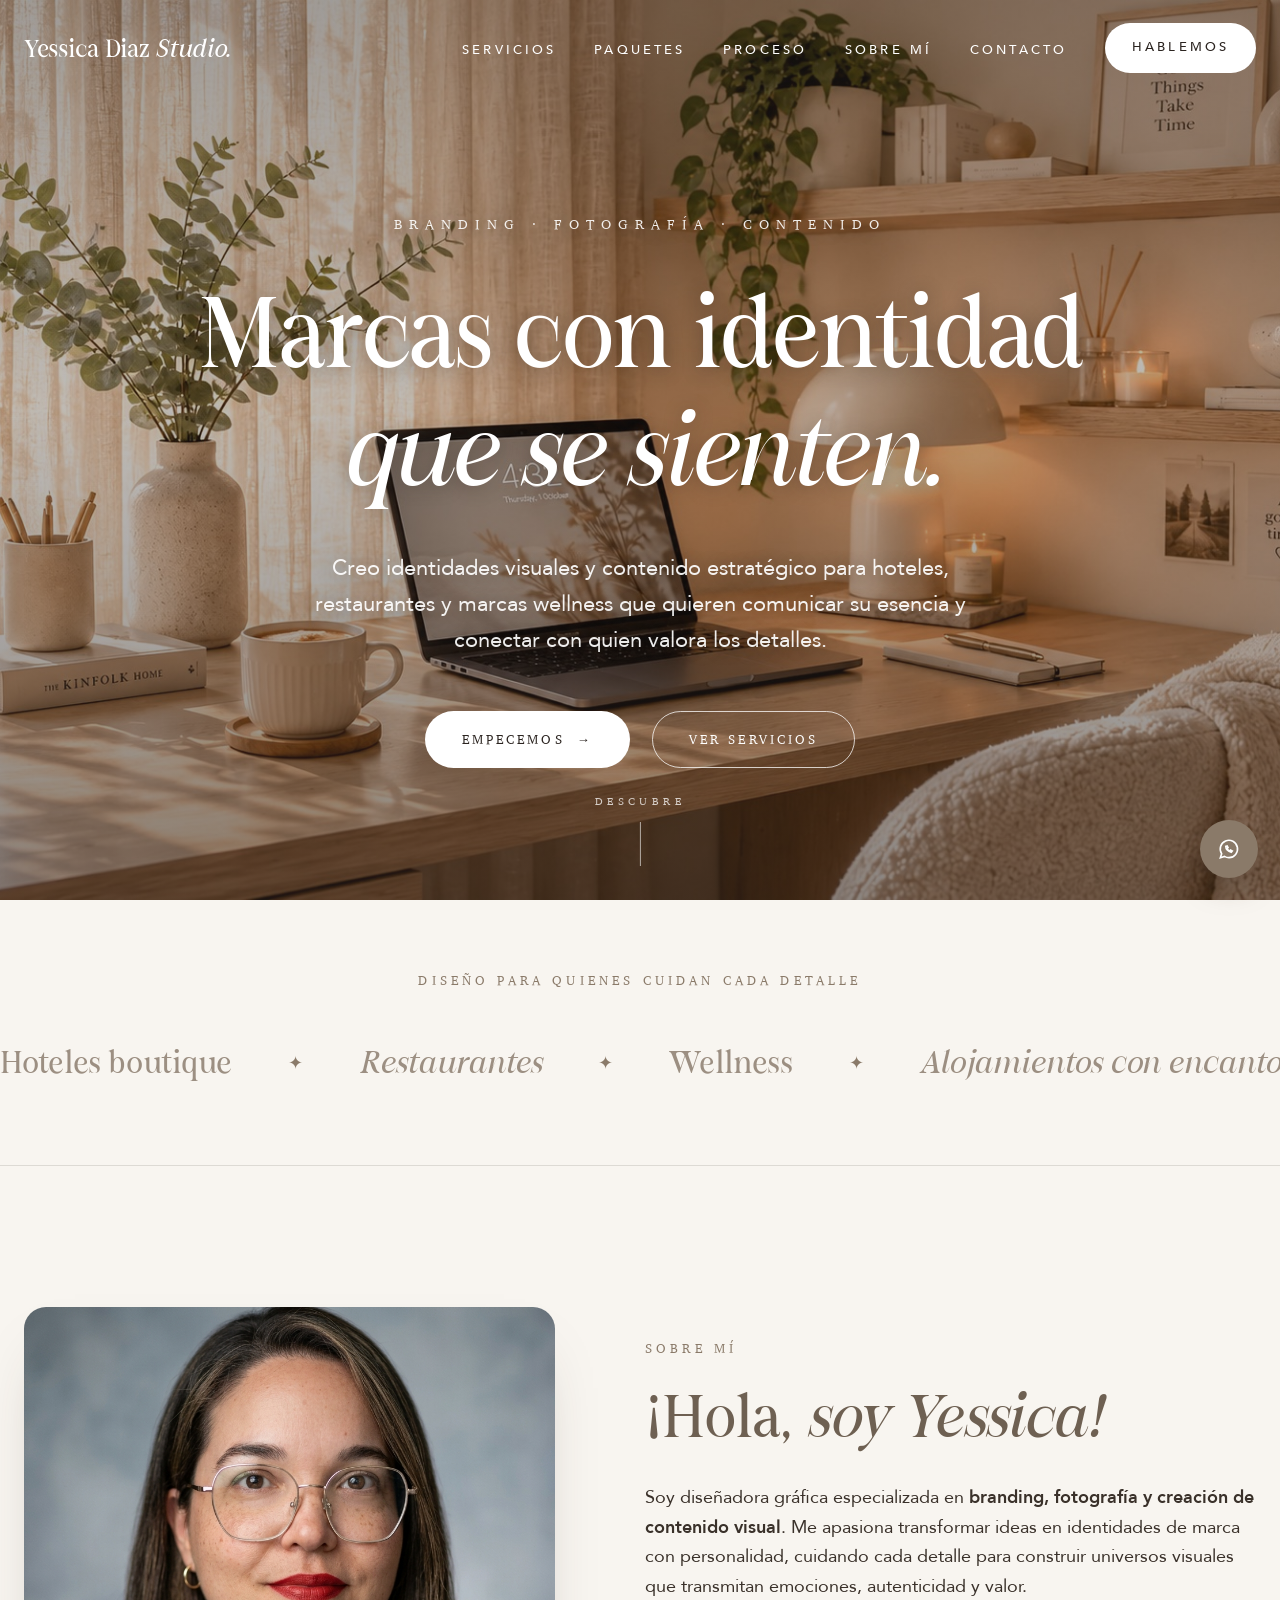
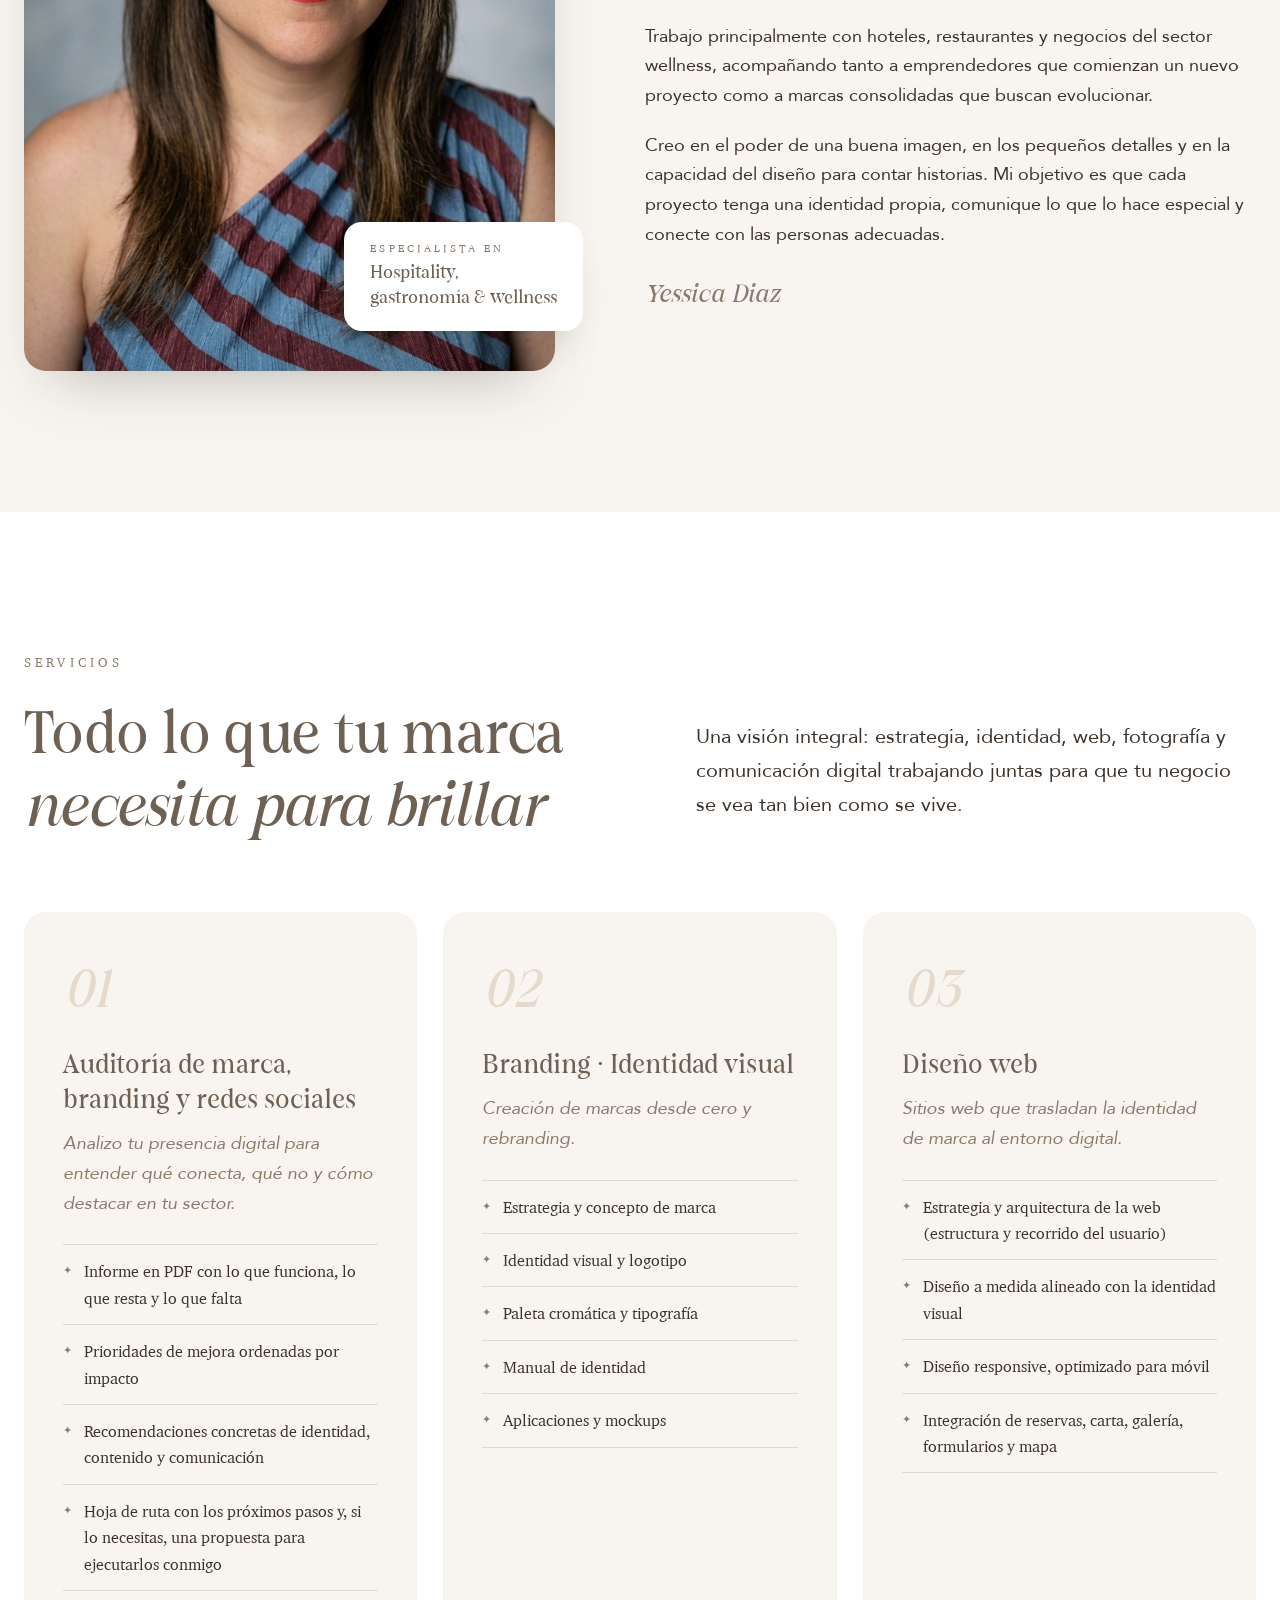
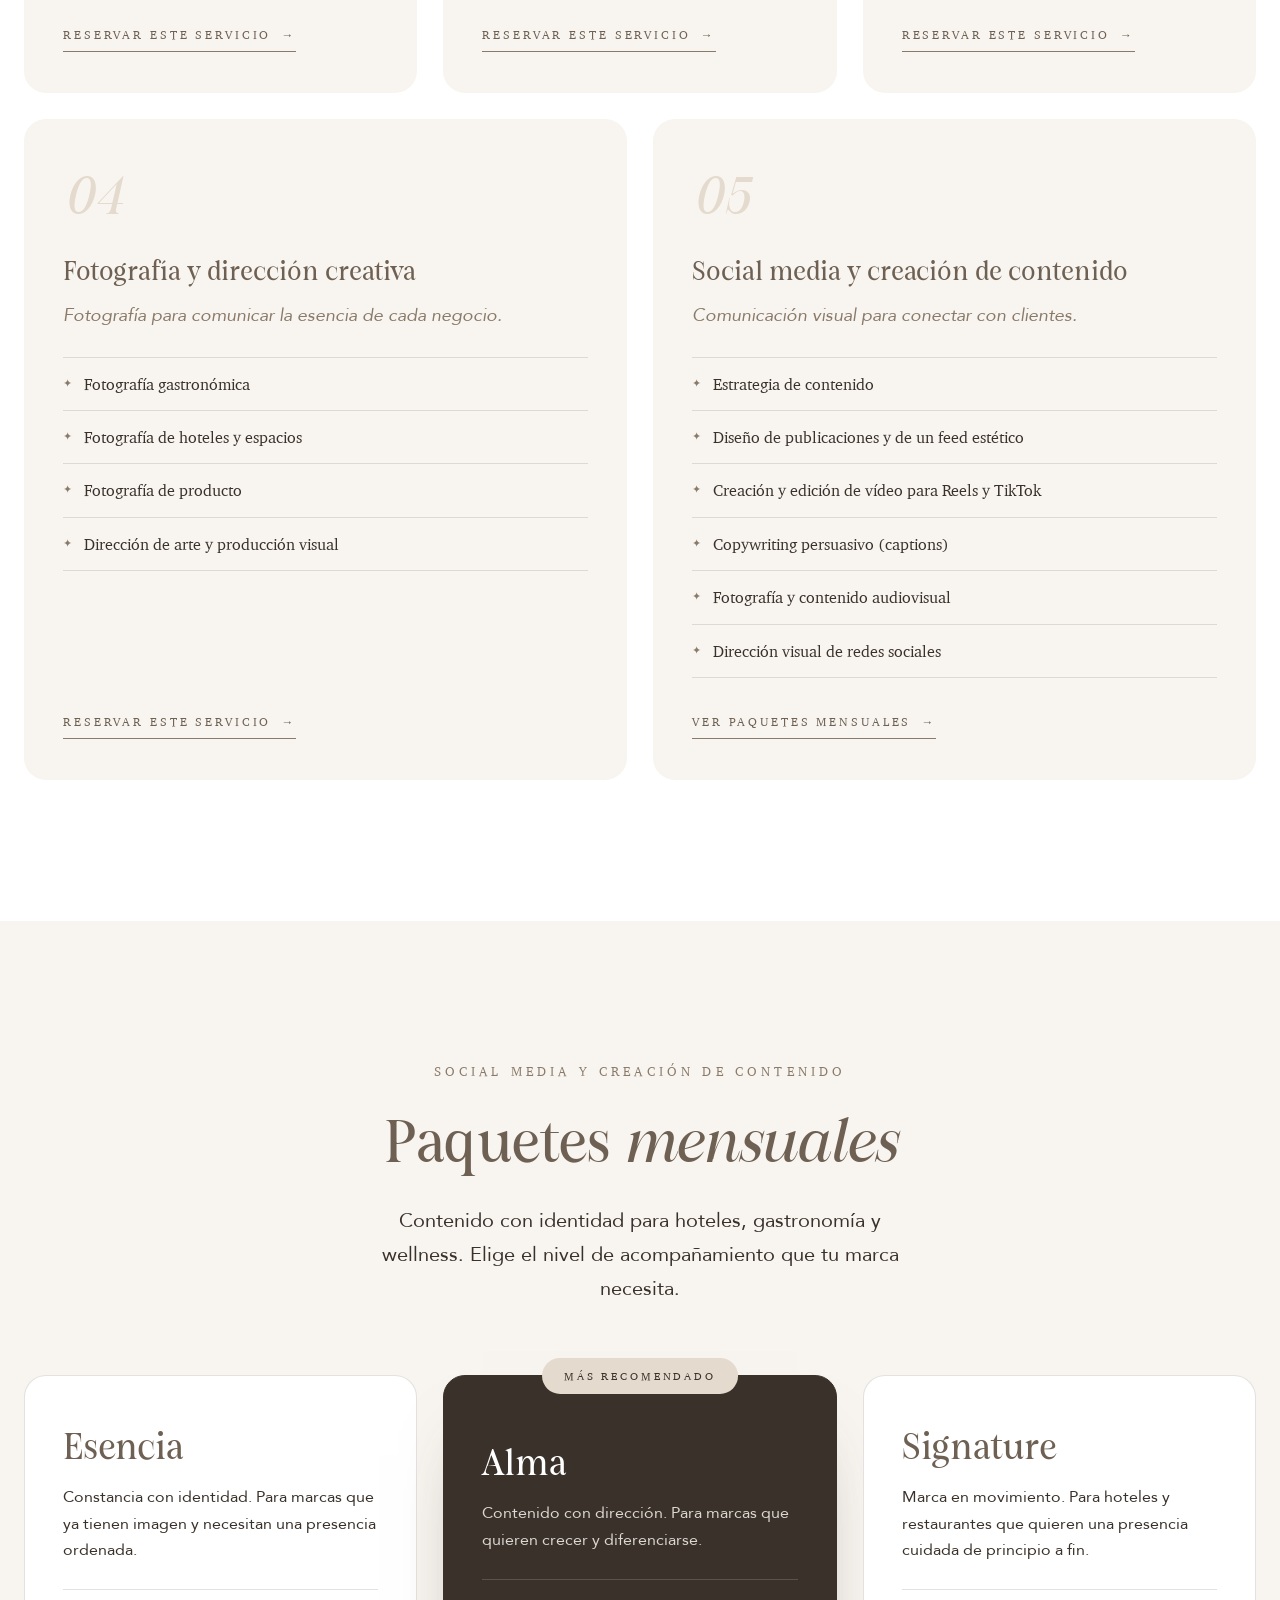
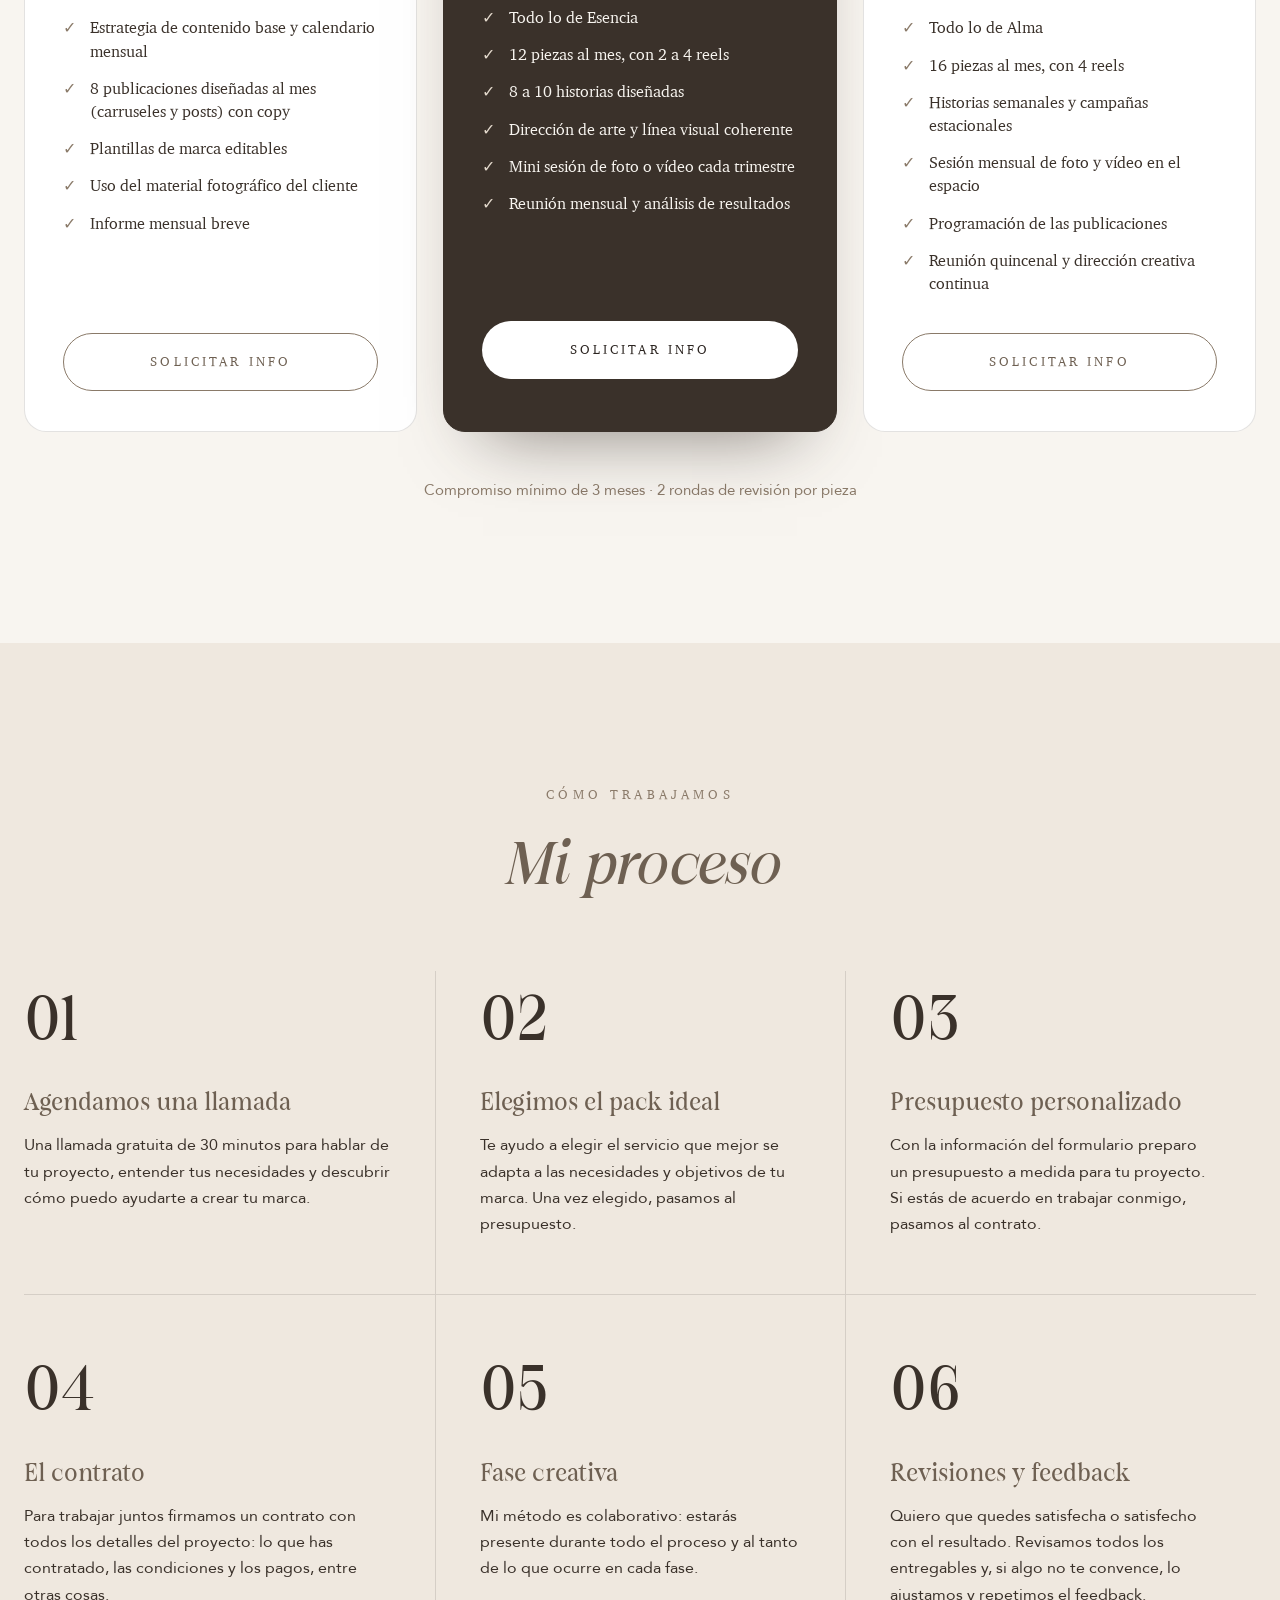
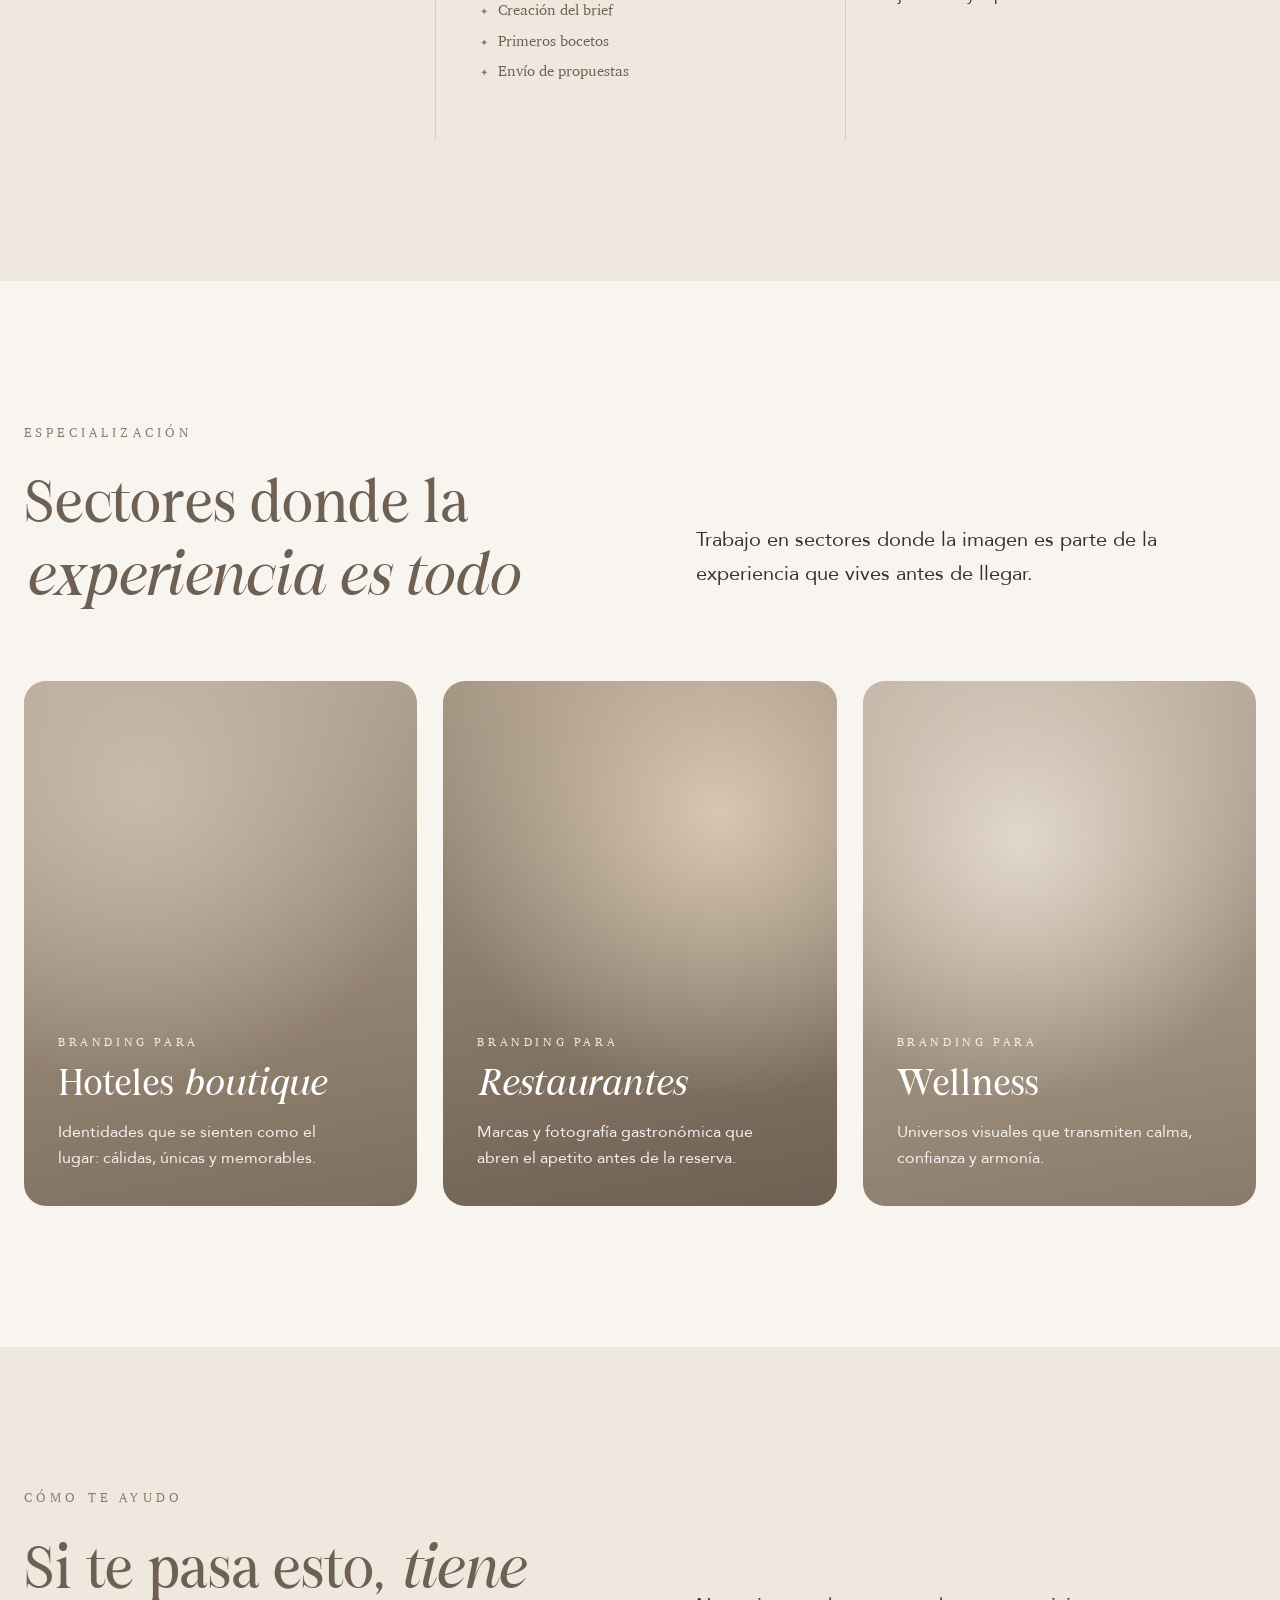
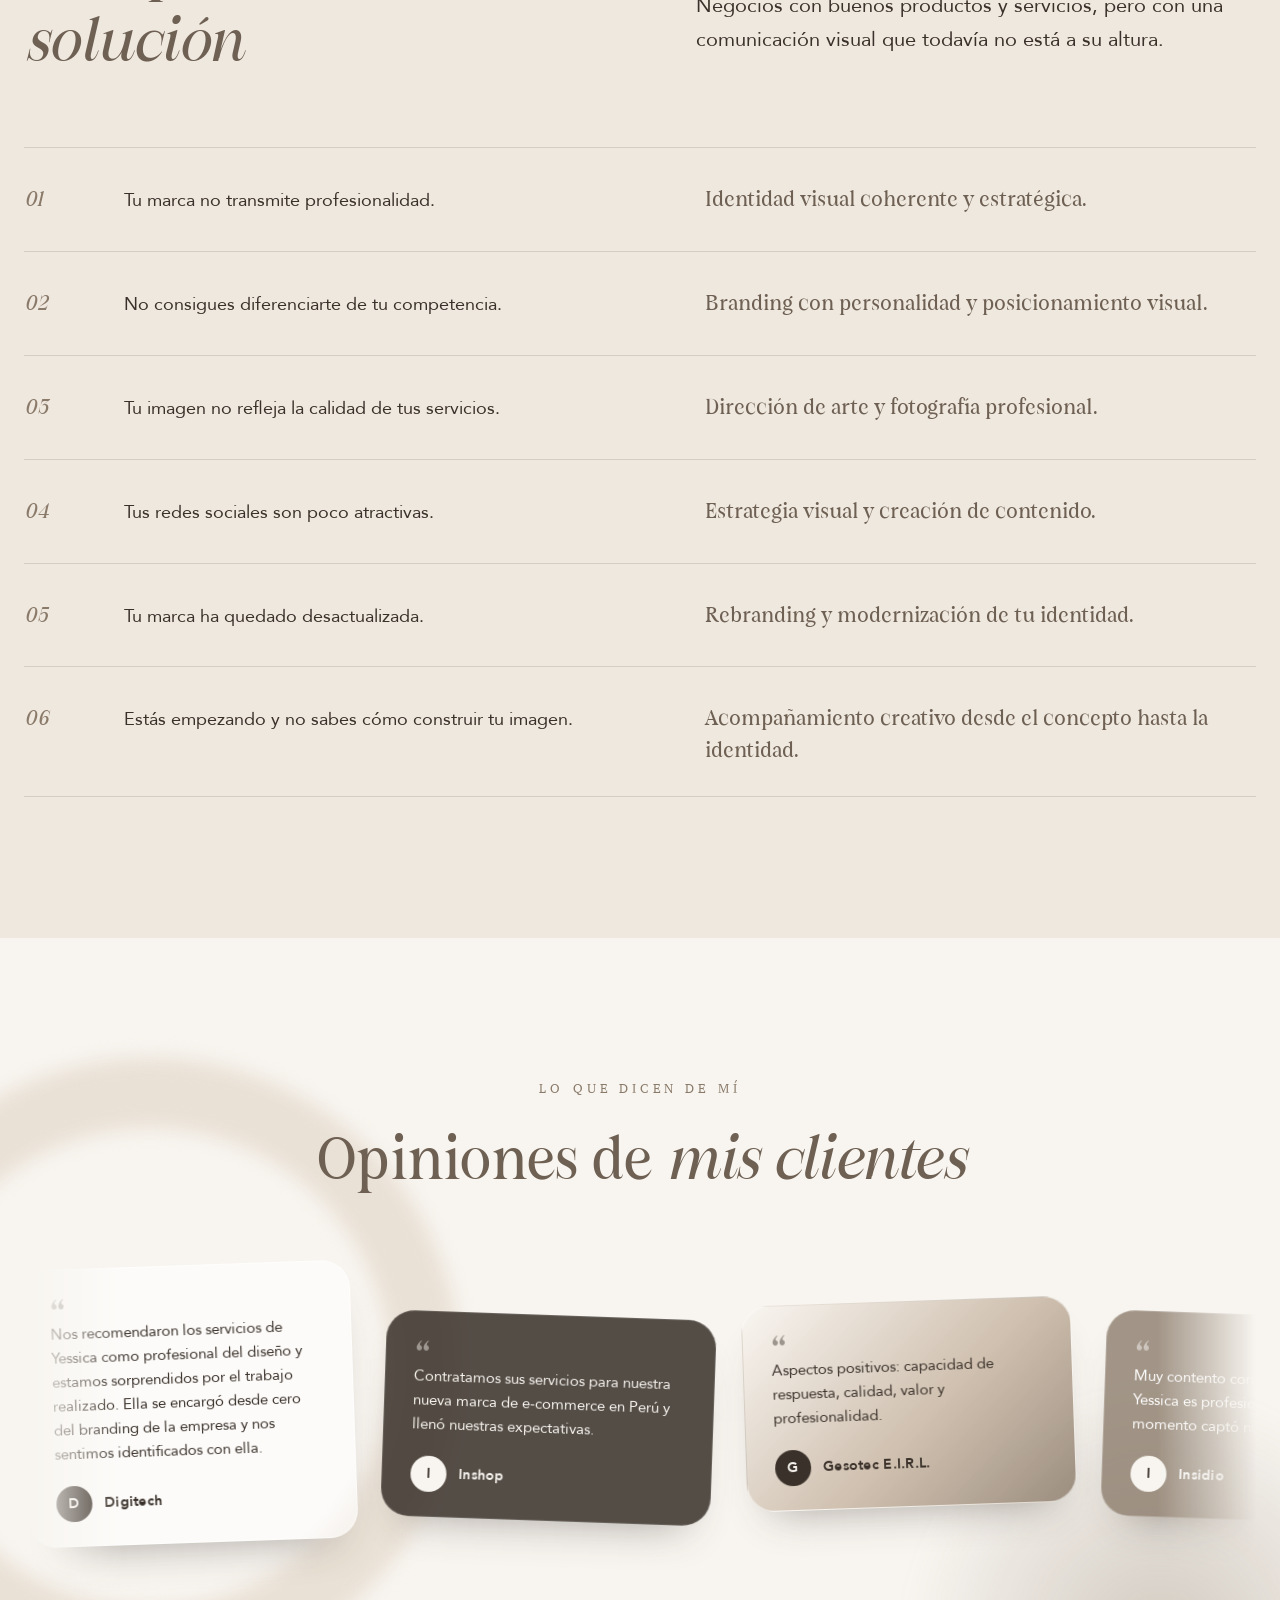
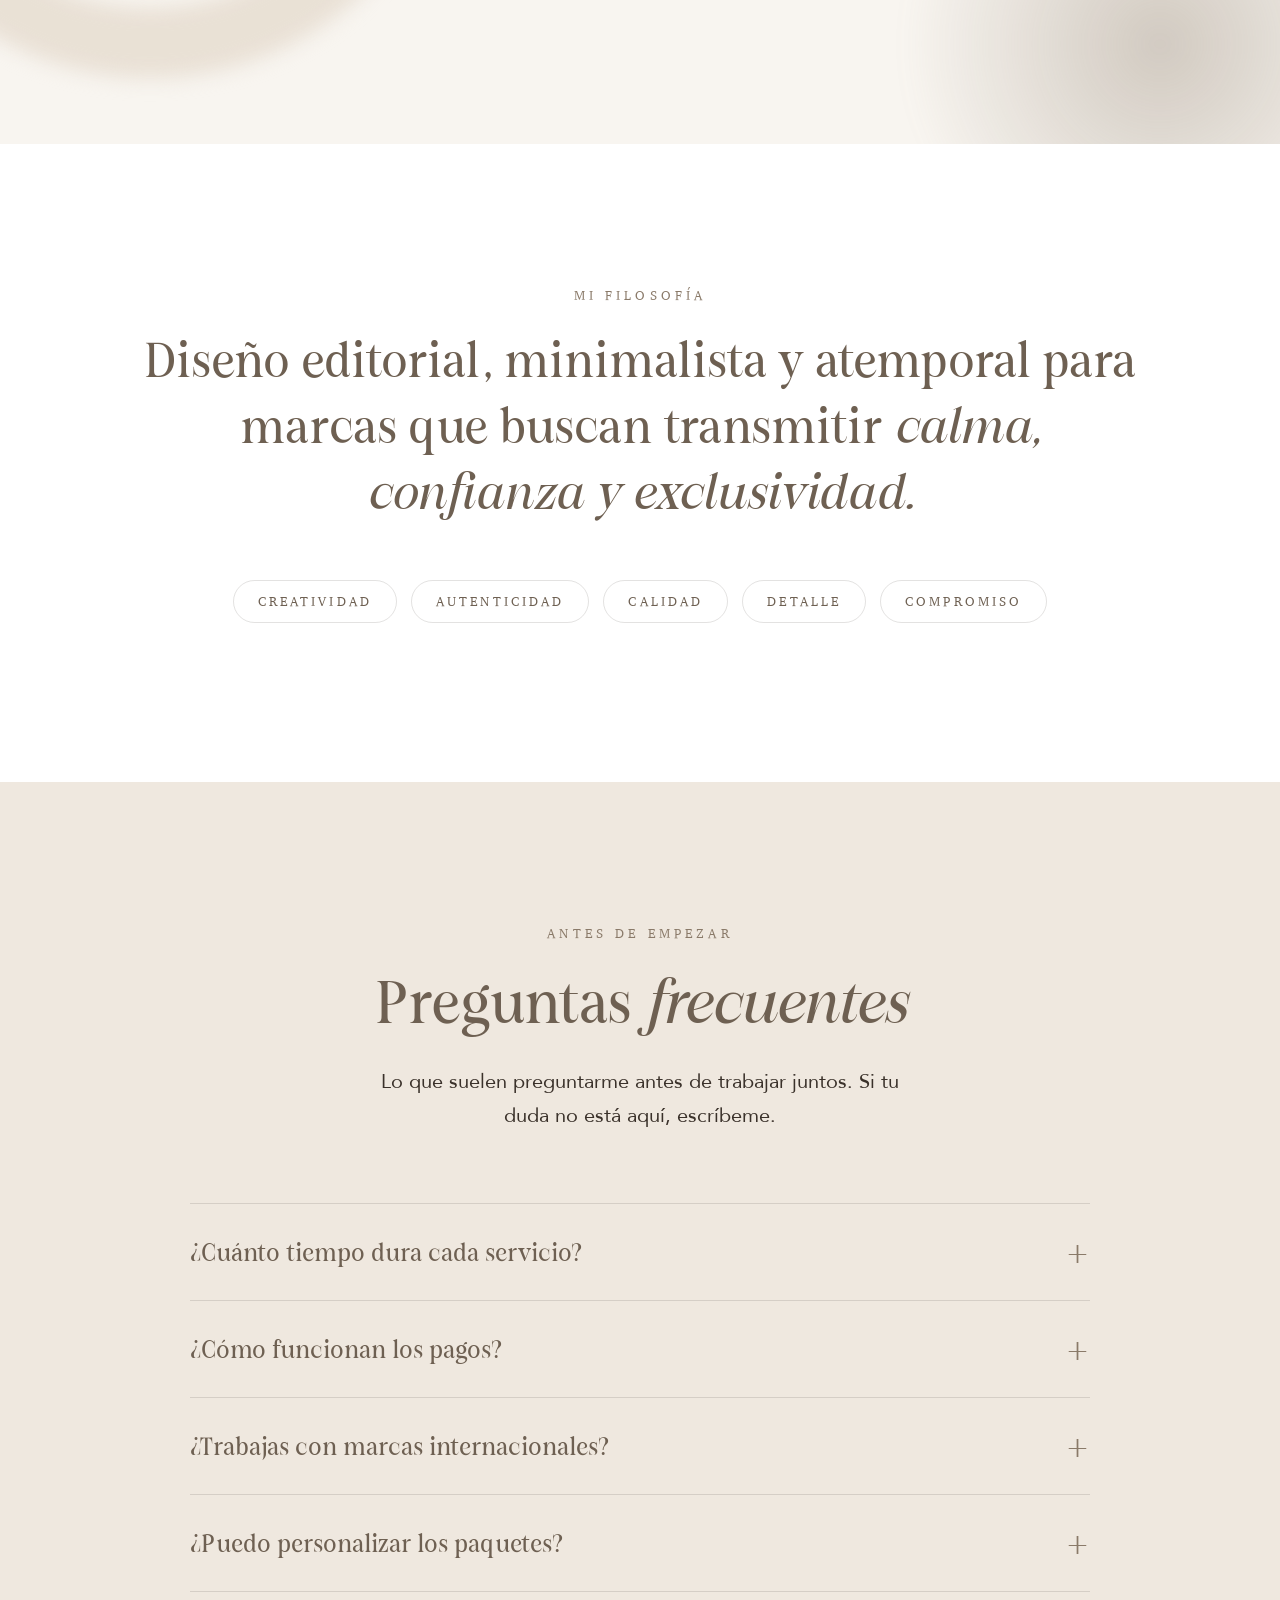
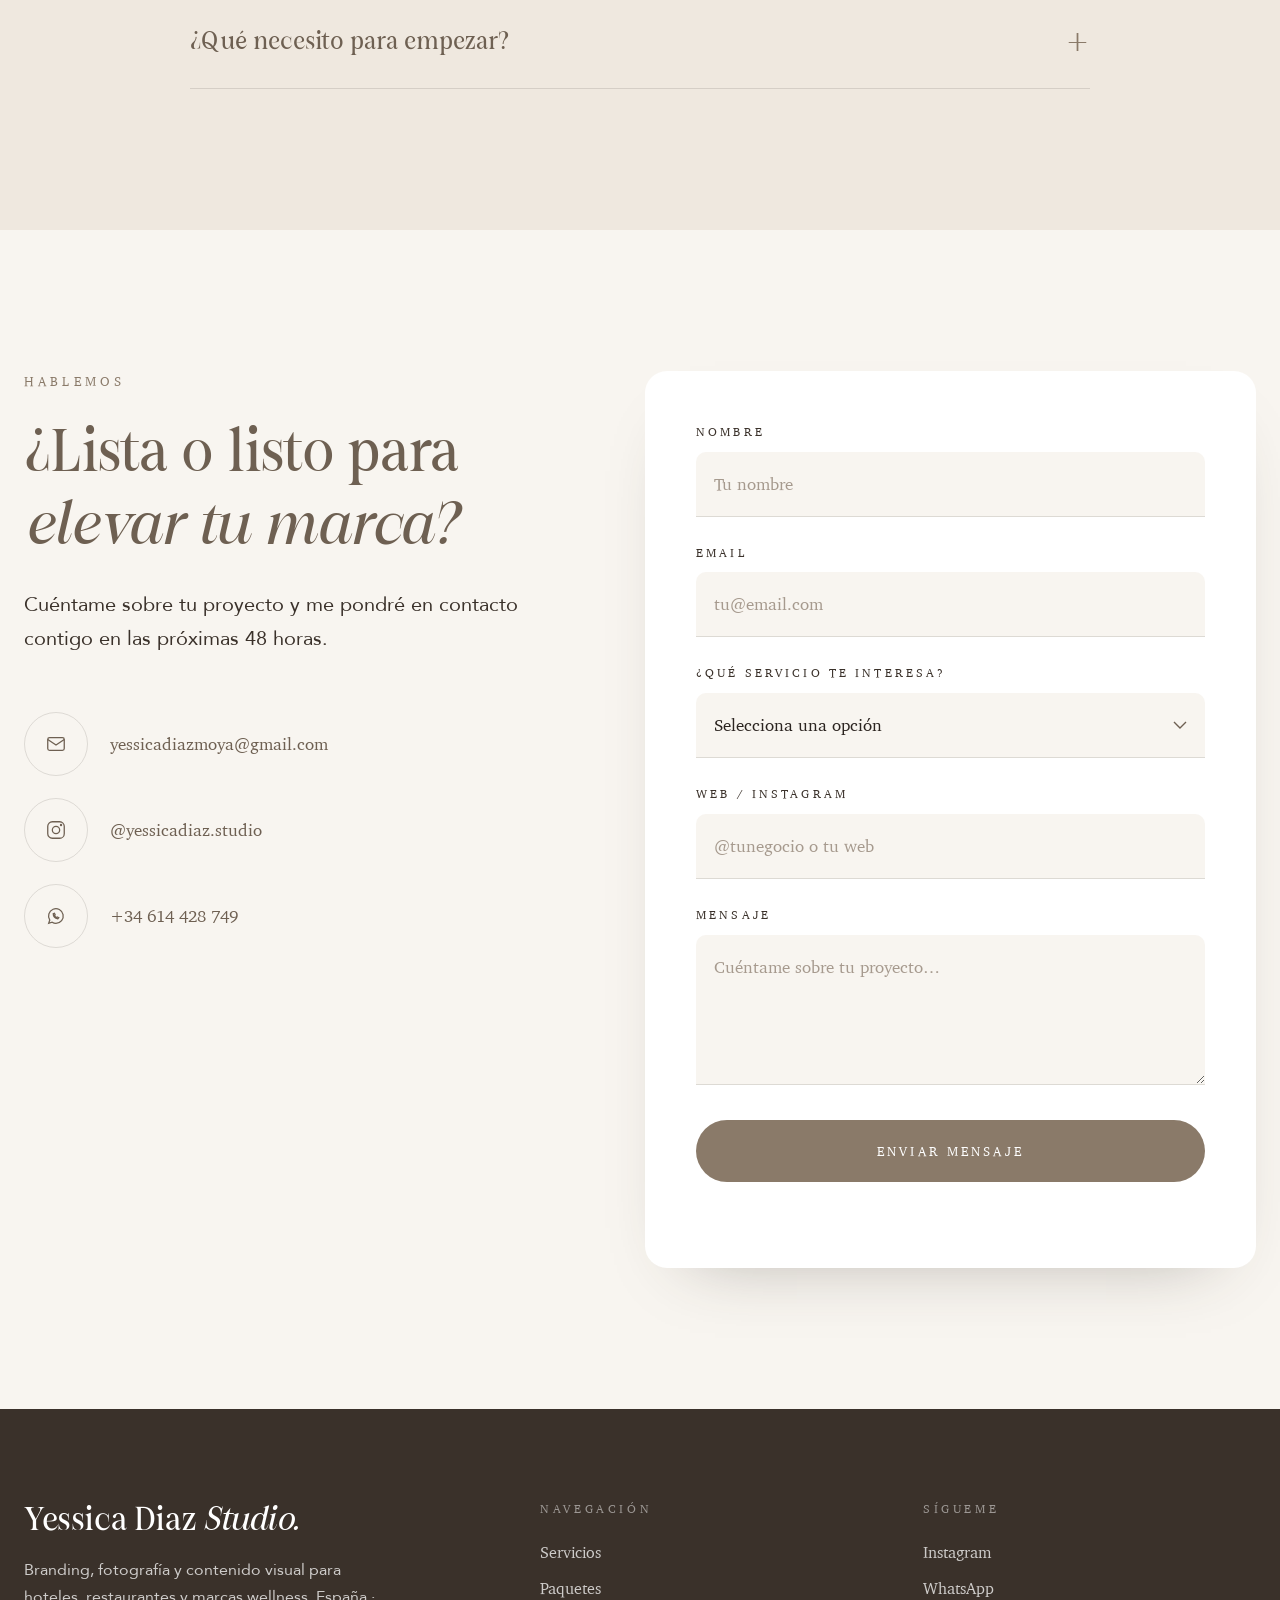
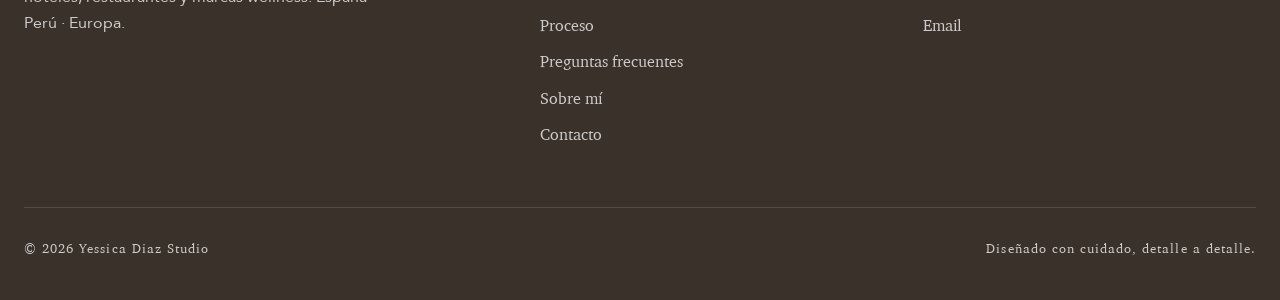
==== commit 3b8914ab: "Opiniones en carrusel en movimiento" ====
--- a/index.html
+++ b/index.html
@@ -8,7 +8,7 @@
   <link rel="preload" href="FigoShiftz-Regular.woff2" as="font" type="font/woff2" crossorigin>
   <link rel="preload" href="FigoShiftz-Italic.woff2" as="font" type="font/woff2" crossorigin>
   <link rel="preload" href="portada.jpg" as="image">
-  <link rel="stylesheet" href="styles.css?v=10">
+  <link rel="stylesheet" href="styles.css?v=11">
 </head>
 <body>
 
@@ -324,32 +324,63 @@
         <p class="eyebrow">Lo que dicen de mí</p>
         <h2 class="display">Opiniones de <em>mis clientes</em></h2>
       </div>
-      <div class="reviews">
-        <figure class="review review--light">
-          <span class="review__mark" aria-hidden="true">“</span>
-          <blockquote><p>Nos recomendaron los servicios de Yessica como profesional del diseño y estamos sorprendidos por el trabajo realizado. Ella se encargó desde cero del branding de la empresa y nos sentimos identificados con ella.</p></blockquote>
-          <figcaption><span class="review__avatar">D</span>Digitech</figcaption>
-        </figure>
-        <figure class="review review--dark">
-          <span class="review__mark" aria-hidden="true">“</span>
-          <blockquote><p>Contratamos sus servicios para nuestra nueva marca de e-commerce en Perú y llenó nuestras expectativas.</p></blockquote>
-          <figcaption><span class="review__avatar">I</span>Inshop</figcaption>
-        </figure>
-        <figure class="review review--blend">
-          <span class="review__mark" aria-hidden="true">“</span>
-          <blockquote><p>Aspectos positivos: capacidad de respuesta, calidad, valor y profesionalidad.</p></blockquote>
-          <figcaption><span class="review__avatar">G</span>Gesotec E.I.R.L.</figcaption>
-        </figure>
-        <figure class="review review--taupe">
-          <span class="review__mark" aria-hidden="true">“</span>
-          <blockquote><p>Muy contento con el trabajo realizado. Yessica es profesional y desde el primer momento captó nuestras ideas.</p></blockquote>
-          <figcaption><span class="review__avatar">I</span>Insidio</figcaption>
-        </figure>
-        <figure class="review review--light">
-          <span class="review__mark" aria-hidden="true">“</span>
-          <blockquote><p>¡Hola! Principalmente es muy amable y ofrece súper buenos precios. Nosotros, en particular, hemos contado siempre con su servicio desde que se formó nuestra empresa.</p></blockquote>
-          <figcaption><span class="review__avatar">I</span>Inmuebles Xpress</figcaption>
-        </figure>
+      <div class="reviews-marquee reveal" aria-label="Opiniones de clientes">
+        <div class="reviews-track">
+          <div class="reviews-group">
+            <figure class="review review--light">
+              <span class="review__mark" aria-hidden="true">“</span>
+              <blockquote><p>Nos recomendaron los servicios de Yessica como profesional del diseño y estamos sorprendidos por el trabajo realizado. Ella se encargó desde cero del branding de la empresa y nos sentimos identificados con ella.</p></blockquote>
+              <figcaption><span class="review__avatar">D</span>Digitech</figcaption>
+            </figure>
+            <figure class="review review--dark">
+              <span class="review__mark" aria-hidden="true">“</span>
+              <blockquote><p>Contratamos sus servicios para nuestra nueva marca de e-commerce en Perú y llenó nuestras expectativas.</p></blockquote>
+              <figcaption><span class="review__avatar">I</span>Inshop</figcaption>
+            </figure>
+            <figure class="review review--blend">
+              <span class="review__mark" aria-hidden="true">“</span>
+              <blockquote><p>Aspectos positivos: capacidad de respuesta, calidad, valor y profesionalidad.</p></blockquote>
+              <figcaption><span class="review__avatar">G</span>Gesotec E.I.R.L.</figcaption>
+            </figure>
+            <figure class="review review--taupe">
+              <span class="review__mark" aria-hidden="true">“</span>
+              <blockquote><p>Muy contento con el trabajo realizado. Yessica es profesional y desde el primer momento captó nuestras ideas.</p></blockquote>
+              <figcaption><span class="review__avatar">I</span>Insidio</figcaption>
+            </figure>
+            <figure class="review review--light">
+              <span class="review__mark" aria-hidden="true">“</span>
+              <blockquote><p>¡Hola! Principalmente es muy amable y ofrece súper buenos precios. Nosotros, en particular, hemos contado siempre con su servicio desde que se formó nuestra empresa.</p></blockquote>
+              <figcaption><span class="review__avatar">I</span>Inmuebles Xpress</figcaption>
+            </figure>
+          </div>
+          <div class="reviews-group" aria-hidden="true">
+            <figure class="review review--light">
+              <span class="review__mark" aria-hidden="true">“</span>
+              <blockquote><p>Nos recomendaron los servicios de Yessica como profesional del diseño y estamos sorprendidos por el trabajo realizado. Ella se encargó desde cero del branding de la empresa y nos sentimos identificados con ella.</p></blockquote>
+              <figcaption><span class="review__avatar">D</span>Digitech</figcaption>
+            </figure>
+            <figure class="review review--dark">
+              <span class="review__mark" aria-hidden="true">“</span>
+              <blockquote><p>Contratamos sus servicios para nuestra nueva marca de e-commerce en Perú y llenó nuestras expectativas.</p></blockquote>
+              <figcaption><span class="review__avatar">I</span>Inshop</figcaption>
+            </figure>
+            <figure class="review review--blend">
+              <span class="review__mark" aria-hidden="true">“</span>
+              <blockquote><p>Aspectos positivos: capacidad de respuesta, calidad, valor y profesionalidad.</p></blockquote>
+              <figcaption><span class="review__avatar">G</span>Gesotec E.I.R.L.</figcaption>
+            </figure>
+            <figure class="review review--taupe">
+              <span class="review__mark" aria-hidden="true">“</span>
+              <blockquote><p>Muy contento con el trabajo realizado. Yessica es profesional y desde el primer momento captó nuestras ideas.</p></blockquote>
+              <figcaption><span class="review__avatar">I</span>Insidio</figcaption>
+            </figure>
+            <figure class="review review--light">
+              <span class="review__mark" aria-hidden="true">“</span>
+              <blockquote><p>¡Hola! Principalmente es muy amable y ofrece súper buenos precios. Nosotros, en particular, hemos contado siempre con su servicio desde que se formó nuestra empresa.</p></blockquote>
+              <figcaption><span class="review__avatar">I</span>Inmuebles Xpress</figcaption>
+            </figure>
+          </div>
+        </div>
       </div>
     </div>
   </section>
@@ -497,11 +528,6 @@
     }), { threshold: 0.12 });
     document.querySelectorAll('.reveal').forEach(el => io.observe(el));
 
-    // Opiniones: cada tarjeta entra al aparecer en pantalla
-    const ioR = new IntersectionObserver(entries => entries.forEach(e => {
-      if (e.isIntersecting) { e.target.classList.add('is-in'); ioR.unobserve(e.target); }
-    }), { threshold: 0.2 });
-    document.querySelectorAll('.review').forEach(el => ioR.observe(el));
 
     // Formulario: envía los datos a Google (hoja "Contactos" + email a Yessica)
     const FORM_ENDPOINT = 'https://script.google.com/macros/s/AKfycbxHvqqEp6Lcuz48y5xBla8aqbtvdud8QzsiuAsh9SvNrTNu6ienfDfBl-28B6L3_0BJPQ/exec'; // URL de la aplicación web de Google Apps Script
--- a/styles.css
+++ b/styles.css
@@ -304,57 +304,54 @@
 .solution__problem { font-size: 18px; color: var(--espresso); }
 .solution__answer { font-family: var(--serif-display); font-size: 26px; line-height: 1.2; color: var(--taupe-dark); }
 
-/* Opiniones */
+/* Opiniones (carrusel en movimiento) */
 .section--reviews { position: relative; overflow: hidden; background: var(--cream); }
-/* formas suaves de fondo para que se note la transparencia */
 .section--reviews::before, .section--reviews::after {
   content: ""; position: absolute; border-radius: 50%; pointer-events: none; filter: blur(10px);
 }
-.section--reviews::before { width: 620px; height: 620px; left: -160px; top: 180px; border: 70px solid rgba(228,218,205,.75); }
-.section--reviews::after { width: 520px; height: 520px; right: -140px; bottom: -120px; background: radial-gradient(circle, rgba(138,122,105,.35), transparent 70%); }
+.section--reviews::before { width: 620px; height: 620px; left: -160px; top: 120px; border: 70px solid rgba(228,218,205,.75); }
+.section--reviews::after { width: 520px; height: 520px; right: -140px; bottom: -160px; background: radial-gradient(circle, rgba(138,122,105,.35), transparent 70%); }
 .section--reviews .container { position: relative; z-index: 1; }
-
-.reviews { display: grid; grid-template-columns: repeat(6, 1fr); gap: 0 28px; max-width: 1120px; margin: 0 auto; }
-.reviews.reveal { opacity: 1; transform: none; }
+.section--reviews .center-head { margin-bottom: 30px; }
+
+.reviews-marquee {
+  position: relative; z-index: 1; overflow: hidden; padding: 40px 0 60px;
+  -webkit-mask-image: linear-gradient(90deg, transparent, #000 8%, #000 92%, transparent);
+  mask-image: linear-gradient(90deg, transparent, #000 8%, #000 92%, transparent);
+}
+.reviews-track { display: flex; width: max-content; animation: scroll 55s linear infinite; }
+.reviews-marquee:hover .reviews-track { animation-play-state: paused; }
+.reviews-group { display: flex; align-items: center; gap: 30px; padding-right: 30px; }
+
 .review {
-  --r: 0deg; --y: 0px;
-  grid-column: span 2; margin: 0; position: relative;
-  border-radius: 34px; padding: 40px 36px 32px;
+  width: 330px; flex: none; margin: 0; position: relative;
+  border-radius: 28px; padding: 28px 28px 24px;
   display: flex; flex-direction: column;
   -webkit-backdrop-filter: blur(14px) saturate(1.1); backdrop-filter: blur(14px) saturate(1.1);
   border: 1px solid rgba(255,255,255,.45);
-  box-shadow: 0 30px 60px -30px rgba(58,49,42,.45);
+  box-shadow: 0 24px 44px -26px rgba(58,49,42,.45);
   font-family: var(--sans);
-  opacity: 0; transform: translateY(70px) rotate(0deg) scale(.92);
-  transition: opacity .9s ease, transform 1.1s cubic-bezier(.2,.8,.2,1), box-shadow .4s;
-}
-.review:nth-child(1) { --r: -3deg; }
-.review:nth-child(2) { --r: 2.5deg; --y: 26px; transition-delay: .15s; }
-.review:nth-child(3) { --r: -1.5deg; transition-delay: .3s; }
-.review:nth-child(4) { --r: 2deg; grid-column: 2 / span 2; margin-top: -24px; transition-delay: .45s; }
-.review:nth-child(5) { --r: -2.5deg; grid-column: 4 / span 2; margin-top: -10px; transition-delay: .6s; }
-.review.is-in { opacity: 1; transform: translateY(var(--y)) rotate(var(--r)); }
-.review.is-in:hover { transform: translateY(calc(var(--y) - 8px)) rotate(0deg); box-shadow: 0 40px 70px -30px rgba(58,49,42,.55); z-index: 2; transition-delay: 0s; }
+  transition: transform .4s ease, box-shadow .4s;
+}
+.review:nth-child(odd) { transform: rotate(-2deg); }
+.review:nth-child(even) { transform: rotate(2deg) translateY(14px); }
+.review:hover { transform: rotate(0deg) translateY(-6px); box-shadow: 0 34px 56px -26px rgba(58,49,42,.55); }
 
 .review--light { background: rgba(255,255,255,.62); color: var(--espresso); }
 .review--dark  { background: rgba(58,49,42,.86); color: var(--cream); border-color: rgba(255,255,255,.12); }
 .review--blend { background: linear-gradient(135deg, rgba(248,245,240,.75) 0%, rgba(196,178,158,.78) 55%, rgba(138,122,105,.82) 100%); color: var(--espresso); }
 .review--taupe { background: rgba(138,122,105,.78); color: var(--white); border-color: rgba(255,255,255,.2); }
 
-.review__mark { font-family: var(--serif-display); font-size: 80px; line-height: .7; height: 34px; opacity: .45; }
-.review blockquote { margin: 0 0 30px; }
-.review blockquote p { margin: 0; font-size: 17px; line-height: 1.65; color: inherit; }
-.review figcaption { margin-top: auto; display: flex; align-items: center; gap: 14px; font-family: var(--sans); font-weight: 700; font-size: 16px; letter-spacing: .02em; }
+.review__mark { font-family: var(--serif-display); font-size: 60px; line-height: .7; height: 24px; opacity: .45; }
+.review blockquote { margin: 0 0 20px; }
+.review blockquote p { margin: 0; font-size: 15px; line-height: 1.6; color: inherit; }
+.review figcaption { margin-top: auto; display: flex; align-items: center; gap: 12px; font-family: var(--sans); font-weight: 700; font-size: 14px; letter-spacing: .02em; }
 .review__avatar {
-  width: 44px; height: 44px; border-radius: 50%; flex: none; display: grid; place-items: center;
-  font-family: var(--sans); font-weight: 700; font-size: 16px;
+  width: 36px; height: 36px; border-radius: 50%; flex: none; display: grid; place-items: center;
+  font-family: var(--sans); font-weight: 700; font-size: 14px;
   background: var(--espresso); color: var(--cream);
 }
 .review--dark .review__avatar, .review--taupe .review__avatar { background: var(--cream); color: var(--espresso); }
-
-@media (prefers-reduced-motion: reduce) {
-  .review { opacity: 1; transform: rotate(var(--r)); transition: none; }
-}
 
 /* Valores (cita) */
 .quote { text-align: center; }
@@ -433,6 +430,8 @@
 @media (prefers-reduced-motion: reduce) {
   .reveal { opacity: 1; transform: none; transition: none; }
   .marquee__track, .hero__scroll::after { animation: none; }
+  .reviews-track { animation: none; }
+  .reviews-marquee { overflow-x: auto; }
 }
 
 /* ============ RESPONSIVE ============ */
@@ -440,10 +439,6 @@
   .nav__links { gap: 24px; }
   .services, .sectors { grid-template-columns: 1fr 1fr; }
   .service, .service:nth-child(4), .service:nth-child(5) { grid-column: auto; }
-  .reviews { grid-template-columns: 1fr 1fr; gap: 0 24px; }
-  .review:nth-child(n) { grid-column: auto; margin-top: 0; }
-  .review:nth-child(n+3) { margin-top: -6px; }
-  .review:nth-child(5) { grid-column: 1 / -1; justify-self: center; max-width: 520px; }
   .plans { grid-template-columns: 1fr; max-width: 560px; margin: 0 auto; gap: 44px; }
   .steps { grid-template-columns: 1fr 1fr; }
   .step, .step:nth-child(n) { padding: 44px 36px 44px 0; border-left: 0; border-top: 1px solid var(--line); }
@@ -512,13 +507,10 @@
   .footer { padding: 64px 0 90px; }
   .footer .logo { font-size: 32px; }
   .wa-float { right: 16px; bottom: 16px; width: 54px; height: 54px; }
-  .services, .sectors, .reviews { grid-template-columns: 1fr; }
-  .review:nth-child(n) { grid-column: auto; justify-self: stretch; max-width: none; margin-top: -8px; padding: 34px 26px 28px; --y: 0px; }
-  .review:nth-child(1) { margin-top: 0; }
-  .review:nth-child(n) { transition-delay: 0s; }
-  .review:nth-child(odd) { --r: -1.5deg; }
-  .review:nth-child(even) { --r: 1.5deg; }
-  .review blockquote p { font-size: 16px; }
+  .services, .sectors { grid-template-columns: 1fr; }
+  .review { width: 270px; padding: 24px 22px 20px; }
+  .reviews-group { gap: 20px; padding-right: 20px; }
+  .reviews-track { animation-duration: 45s; }
   .steps { grid-template-columns: 1fr; }
   .step, .step:nth-child(n) { padding: 34px 0; border-left: 0; }
   .step__n { font-size: 60px; margin-bottom: 16px; }
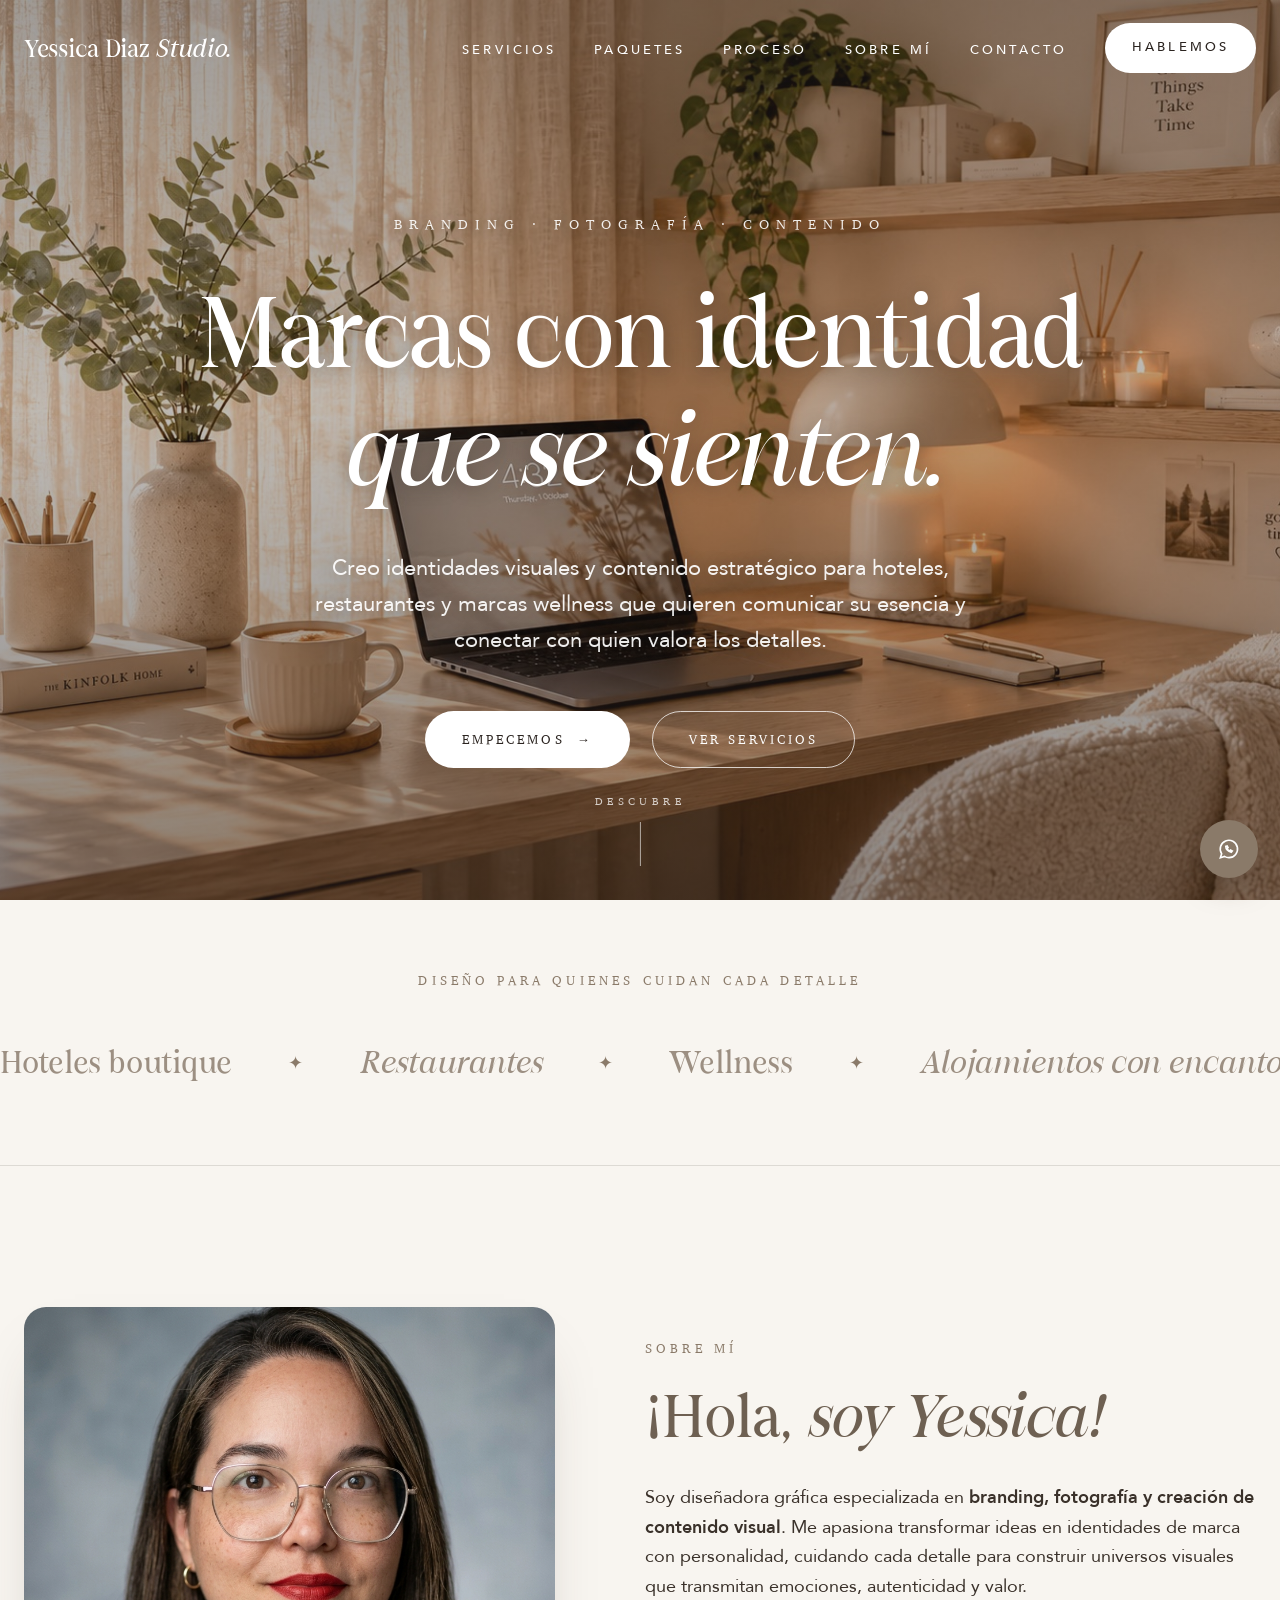
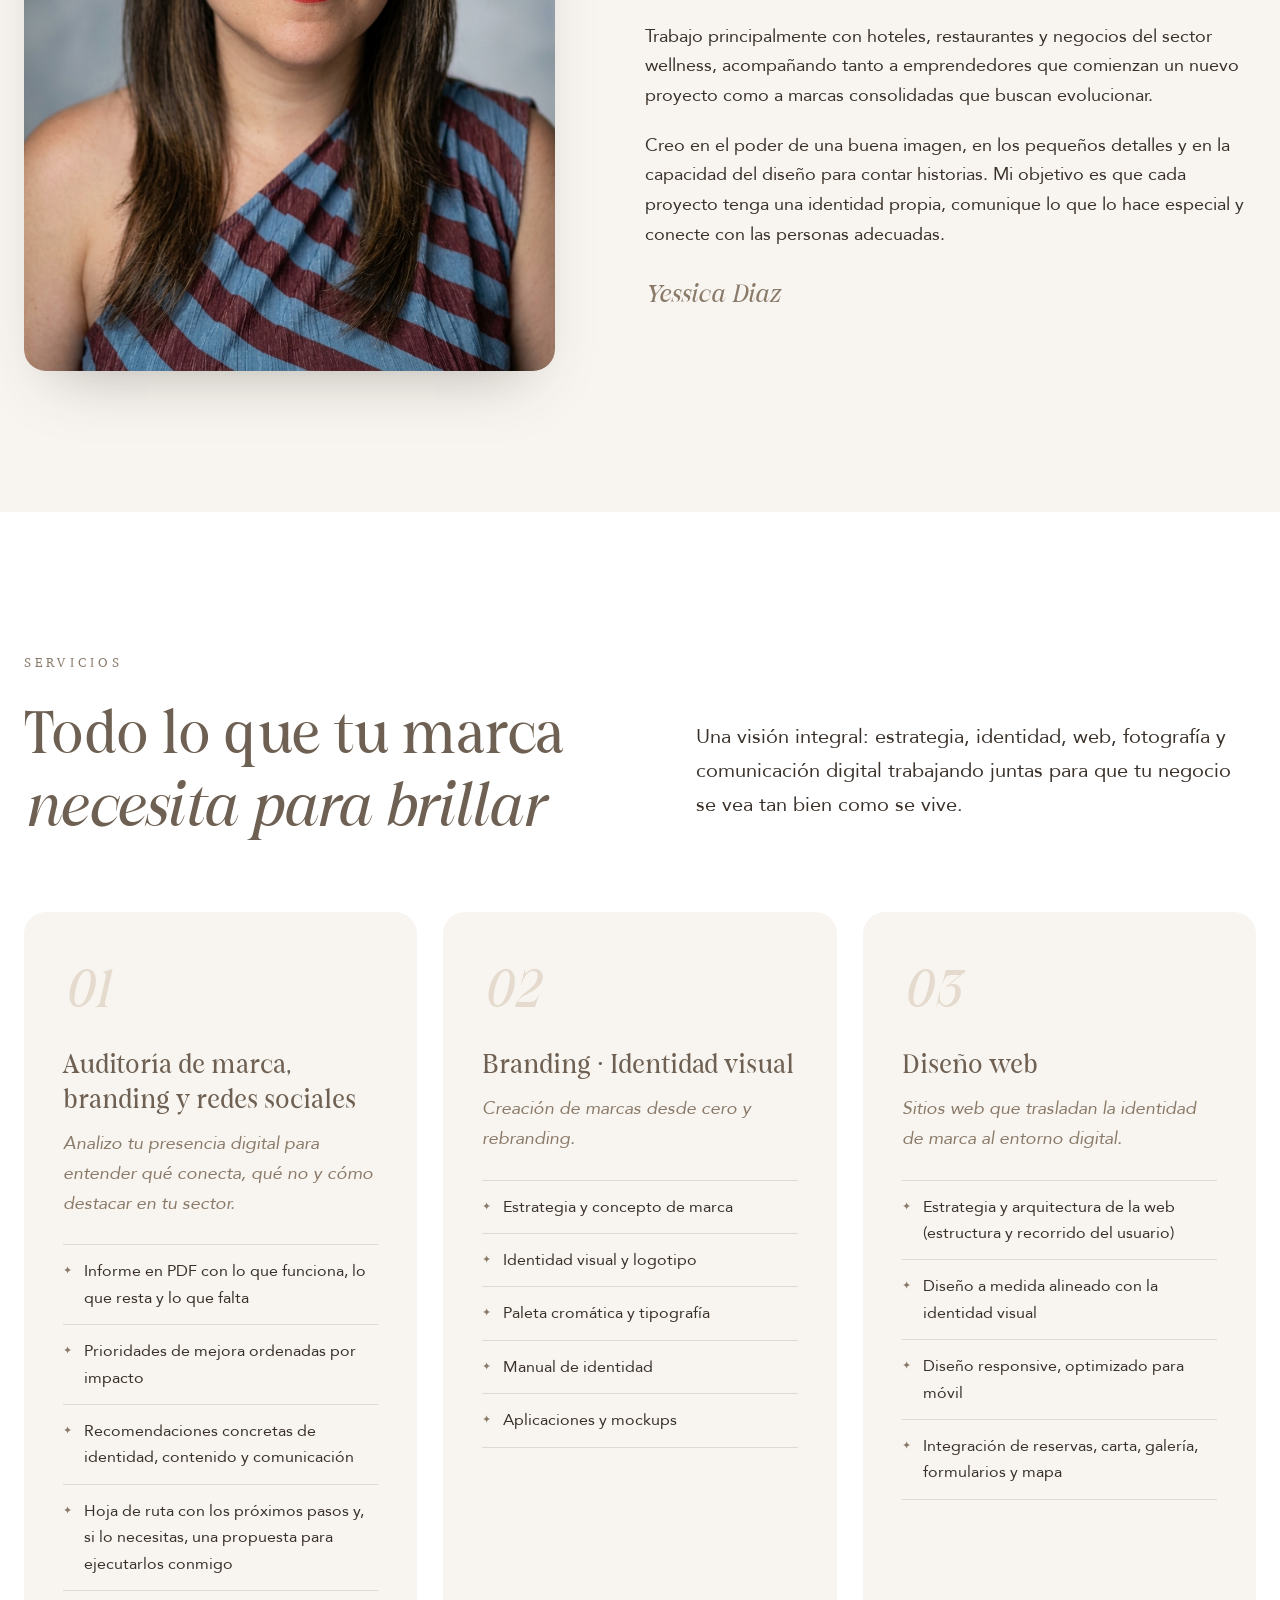
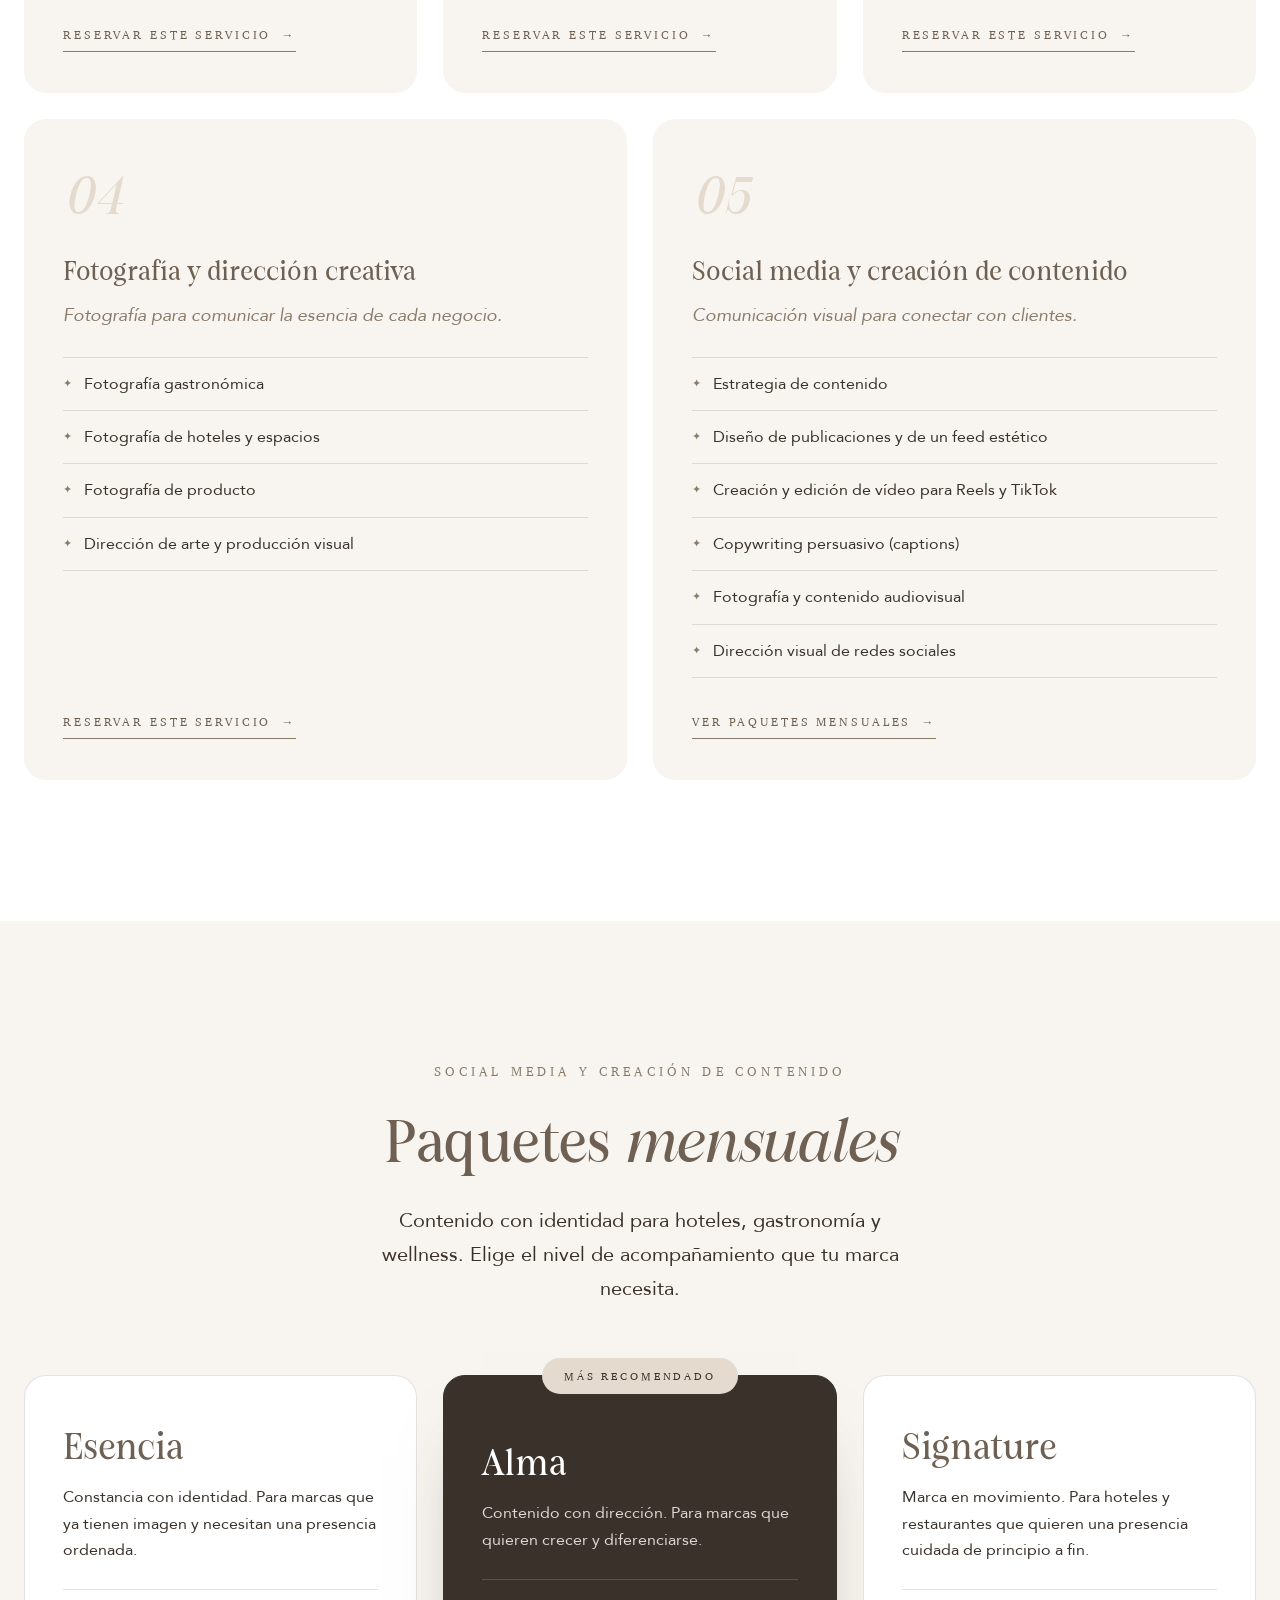
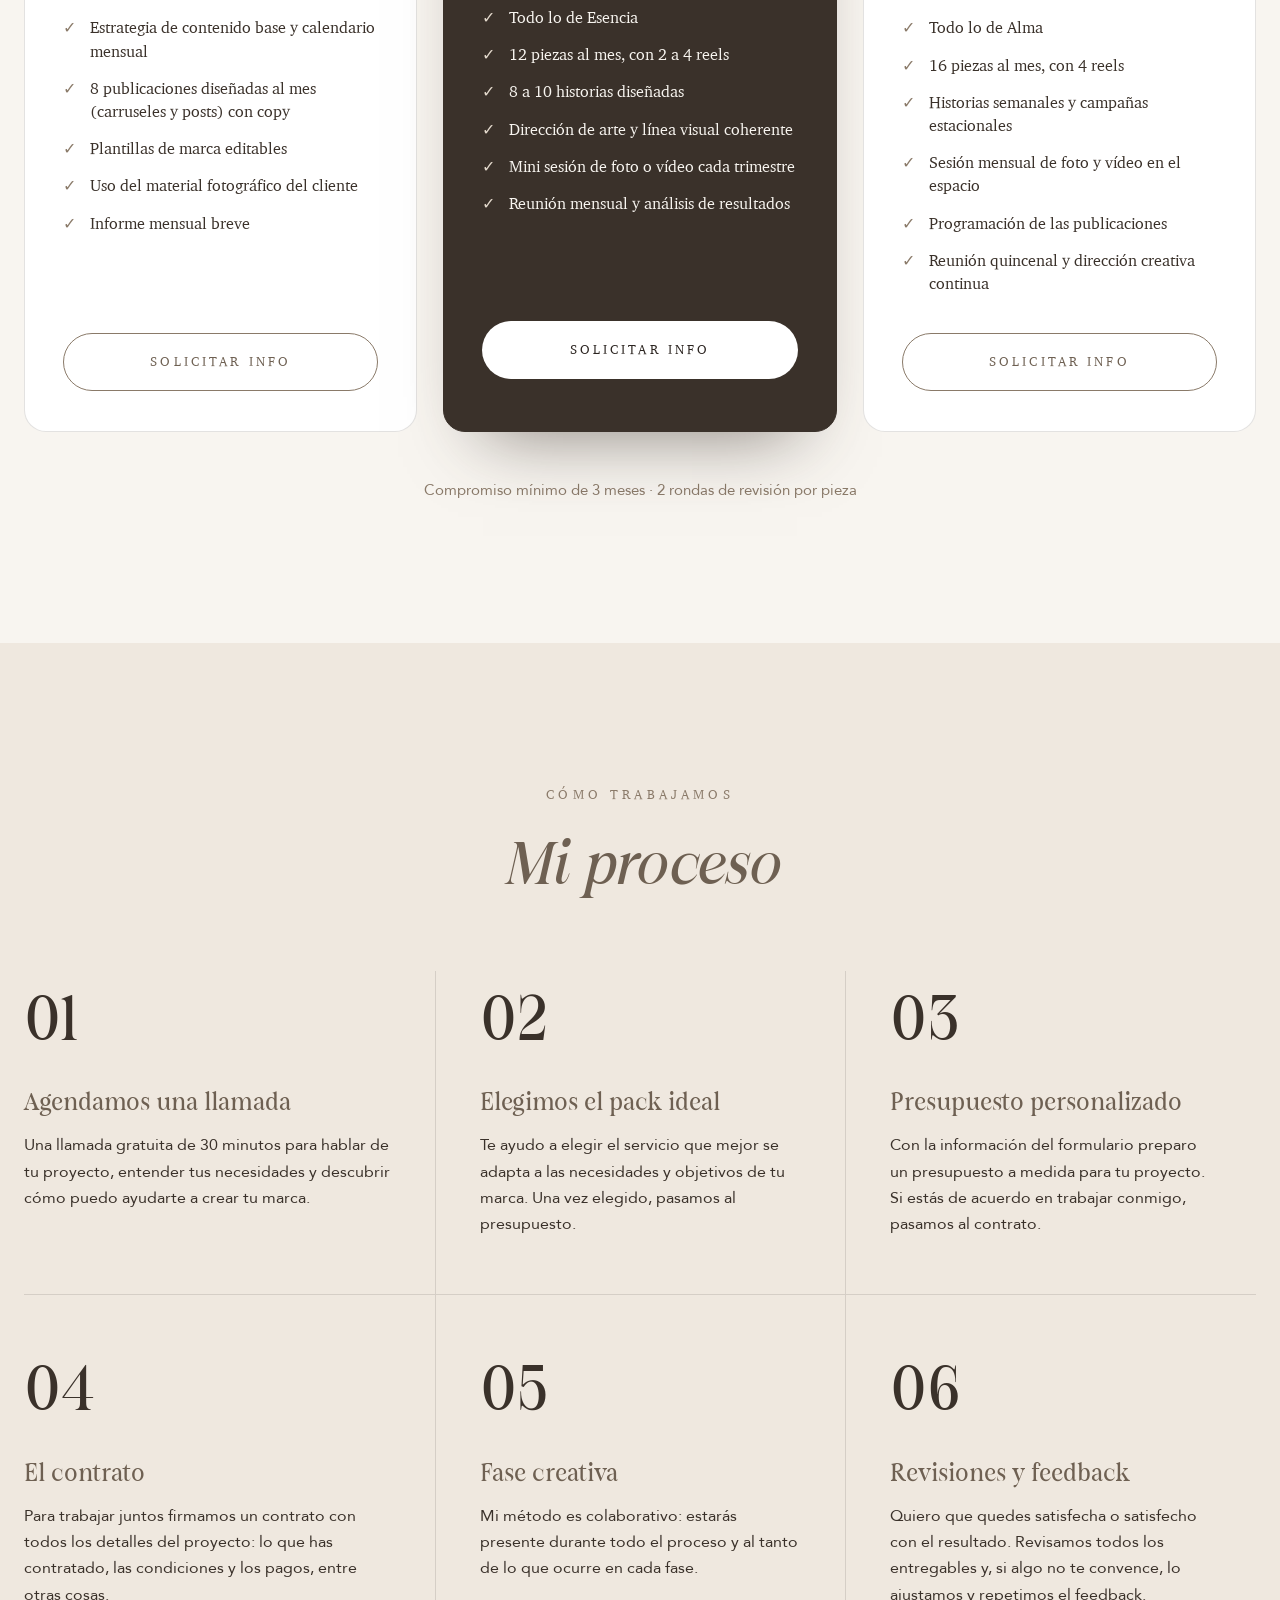
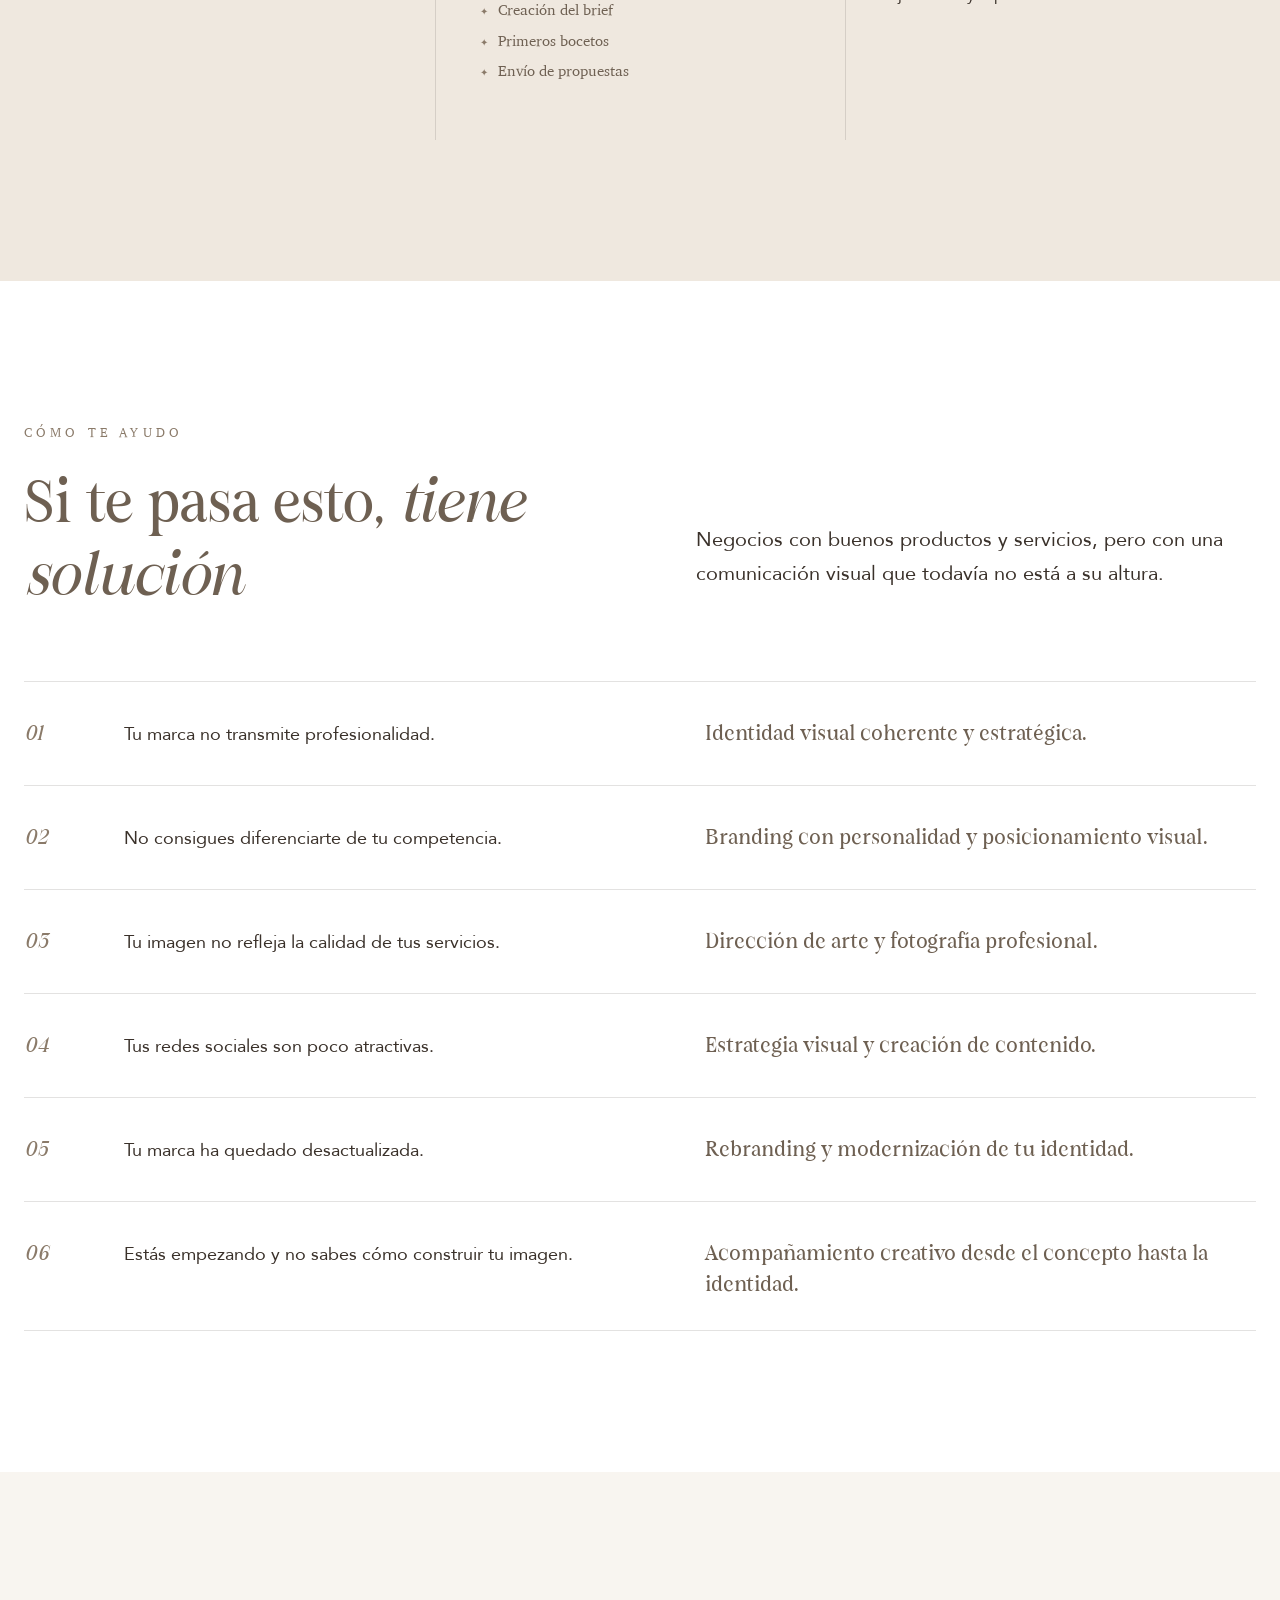
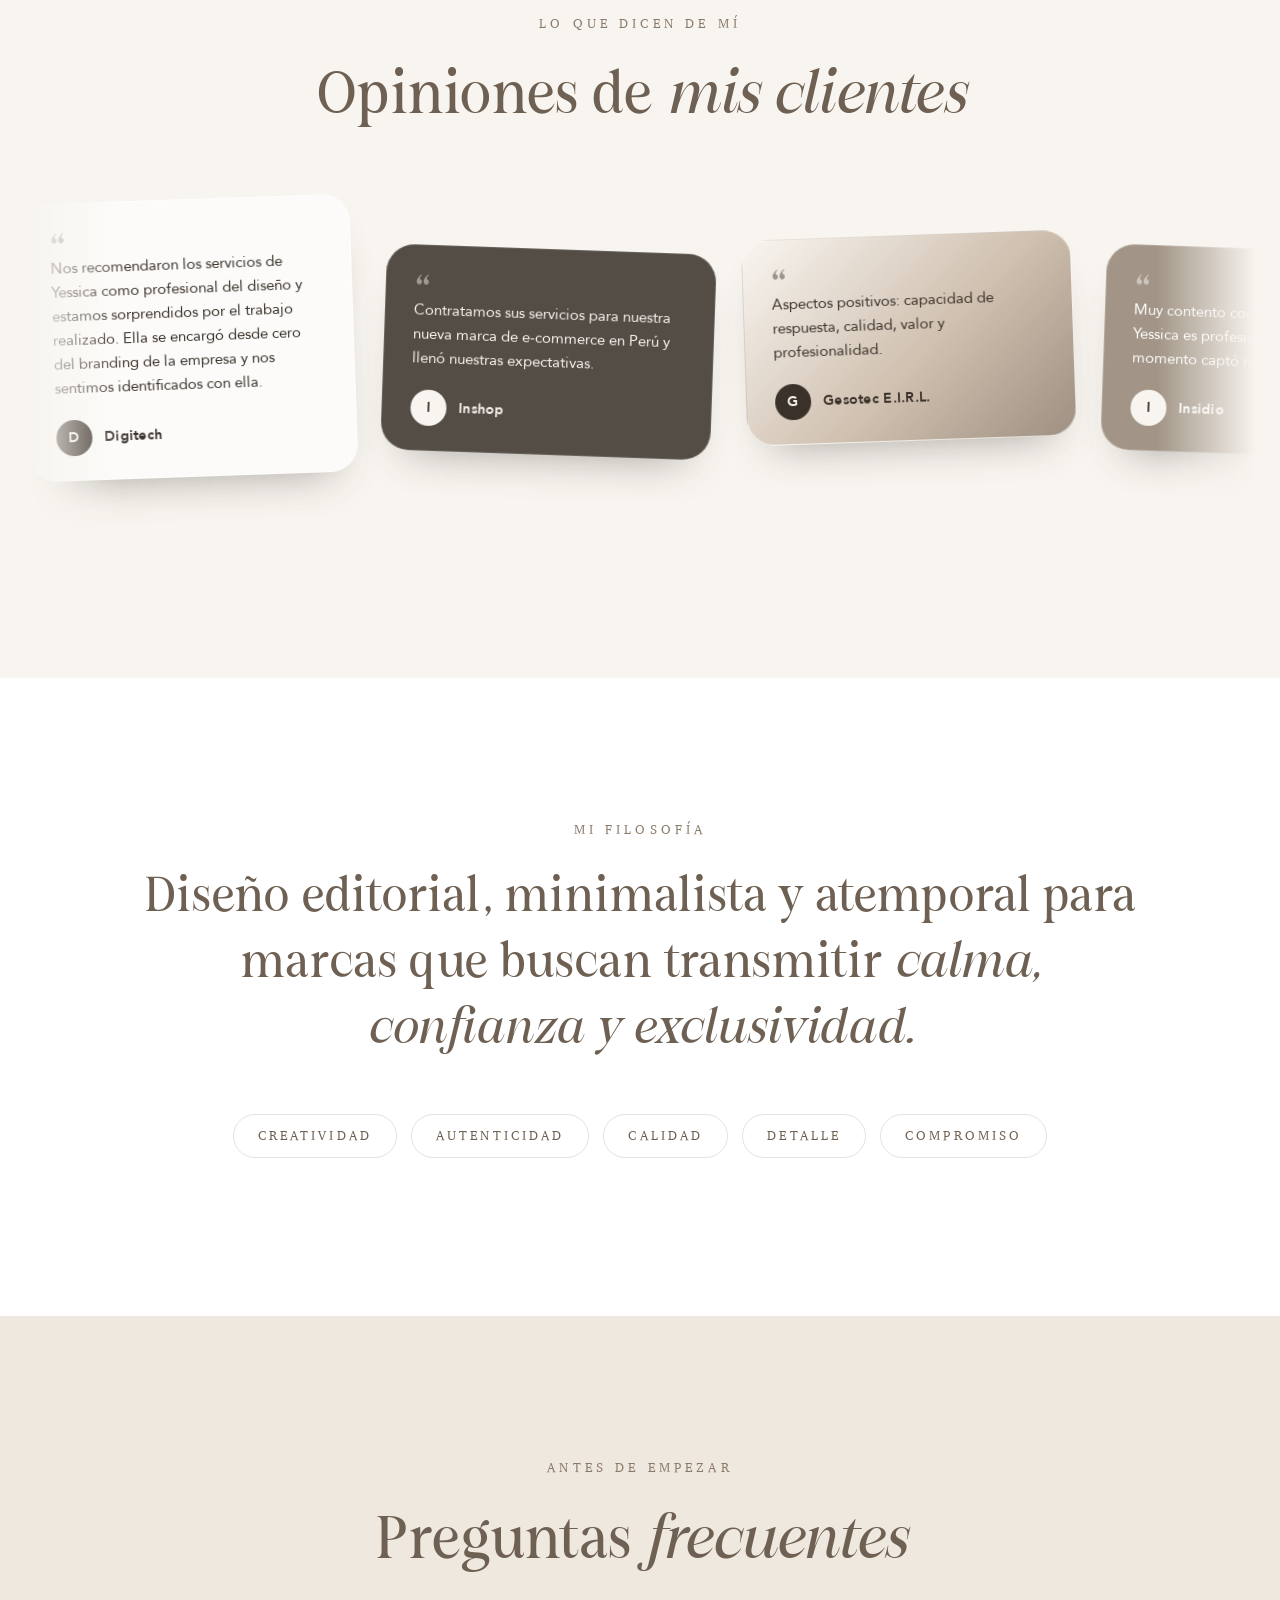
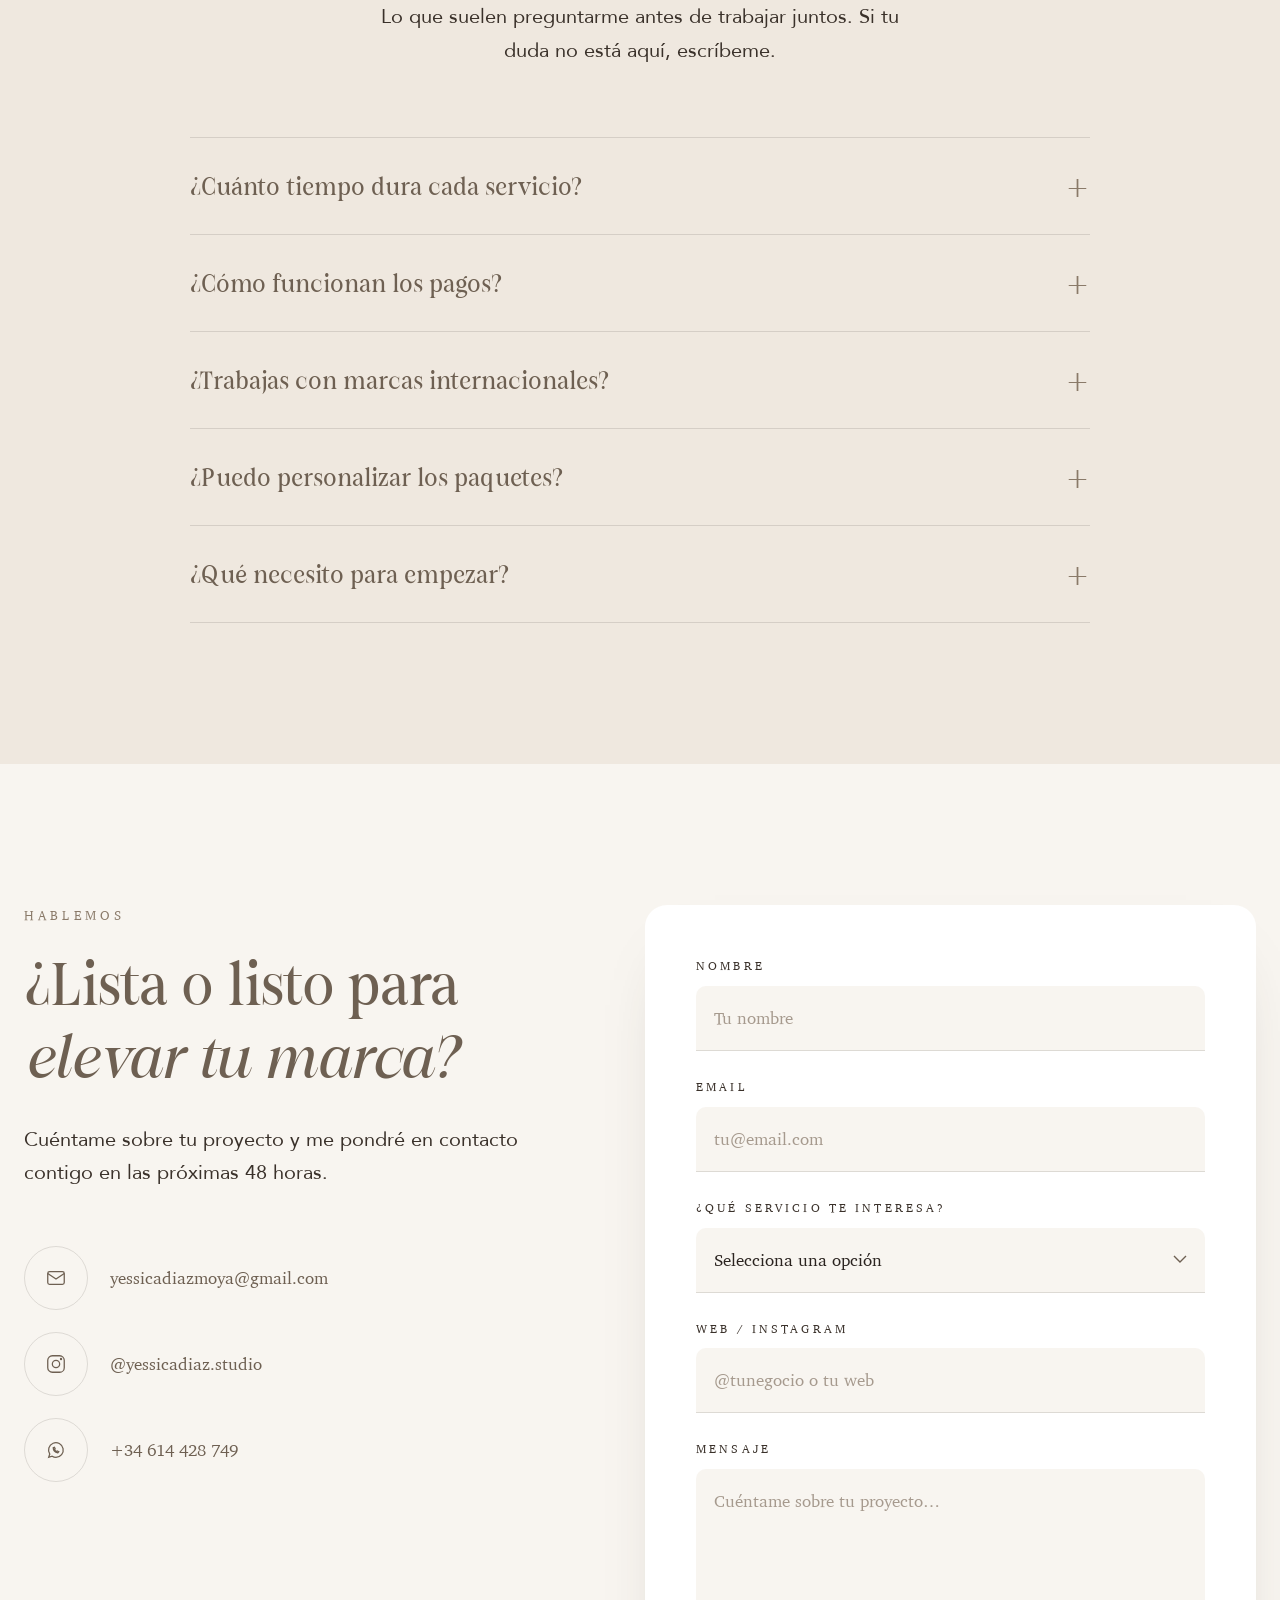
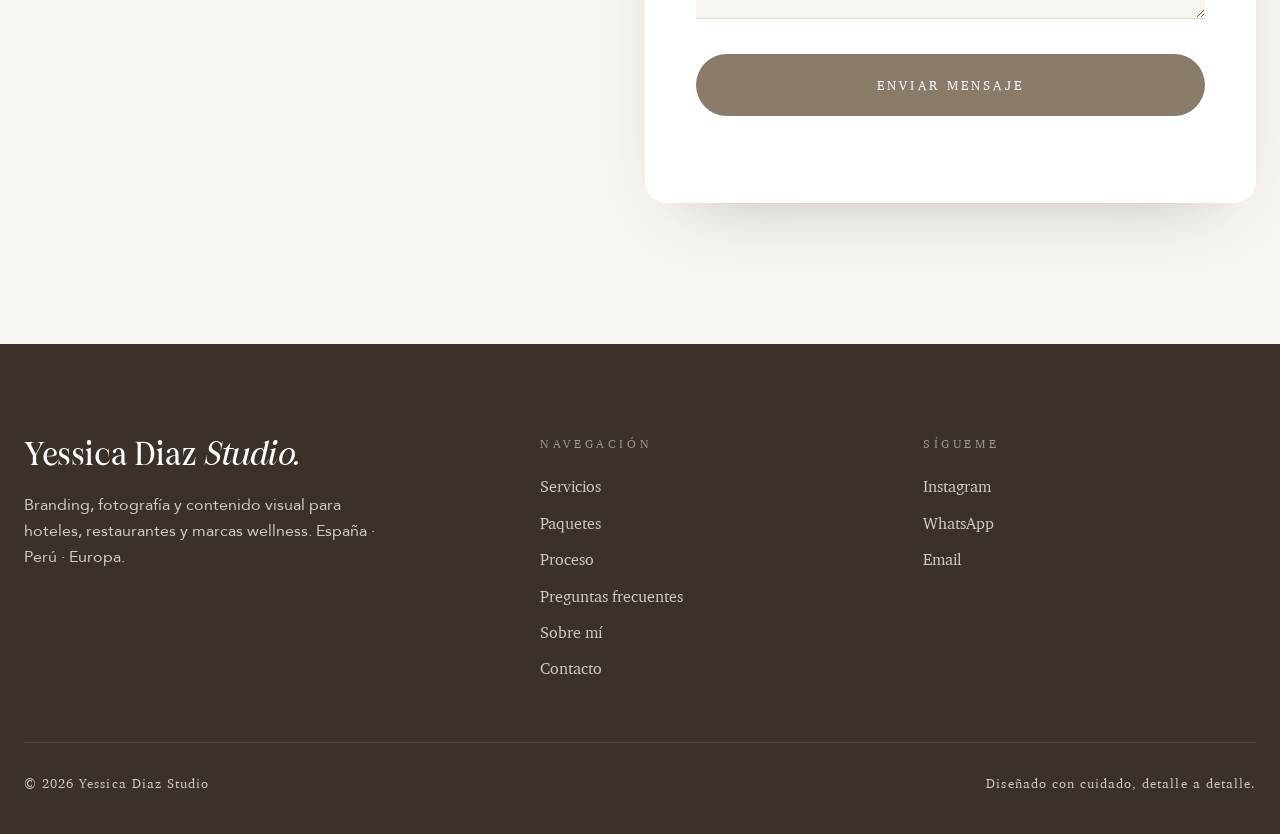
==== commit c5d31c65: "Quitar halo, sectores y recuadro de la foto; Avenir en servicios" ====
--- a/index.html
+++ b/index.html
@@ -8,7 +8,7 @@
   <link rel="preload" href="FigoShiftz-Regular.woff2" as="font" type="font/woff2" crossorigin>
   <link rel="preload" href="FigoShiftz-Italic.woff2" as="font" type="font/woff2" crossorigin>
   <link rel="preload" href="portada.jpg" as="image">
-  <link rel="stylesheet" href="styles.css?v=11">
+  <link rel="stylesheet" href="styles.css?v=12">
 </head>
 <body>
 
@@ -77,7 +77,6 @@
     <div class="container about">
       <div class="about__photo reveal">
         <img src="yessica.jpg" alt="Retrato de Yessica Diaz, diseñadora gráfica y fotógrafa" loading="lazy">
-        <div class="about__badge"><small>Especialista en</small>Hospitality,<br>gastronomía &amp; wellness</div>
       </div>
       <div class="reveal">
         <p class="eyebrow">Sobre mí</p>
@@ -266,38 +265,8 @@
     </div>
   </section>
 
-  <!-- ============ SECTORES ============ -->
-  <section class="section" id="sectores">
-    <div class="container">
-      <div class="section-head reveal">
-        <div>
-          <p class="eyebrow">Especialización</p>
-          <h2 class="display">Sectores donde la <em>experiencia es todo</em></h2>
-        </div>
-        <p class="lead">Trabajo en sectores donde la imagen es parte de la experiencia que vives antes de llegar.</p>
-      </div>
-      <div class="sectors">
-        <a href="#contacto" class="sector sector--hotel reveal">
-          <span class="sector__tag">Branding para</span>
-          <h3>Hoteles <em>boutique</em></h3>
-          <p>Identidades que se sienten como el lugar: cálidas, únicas y memorables.</p>
-        </a>
-        <a href="#contacto" class="sector sector--food reveal">
-          <span class="sector__tag">Branding para</span>
-          <h3><em>Restaurantes</em></h3>
-          <p>Marcas y fotografía gastronómica que abren el apetito antes de la reserva.</p>
-        </a>
-        <a href="#contacto" class="sector sector--well reveal">
-          <span class="sector__tag">Branding para</span>
-          <h3>Wellness</h3>
-          <p>Universos visuales que transmiten calma, confianza y armonía.</p>
-        </a>
-      </div>
-    </div>
-  </section>
-
   <!-- ============ PROBLEMAS / SOLUCIONES ============ -->
-  <section class="section section--sand">
+  <section class="section section--white">
     <div class="container">
       <div class="section-head reveal">
         <div>
--- a/styles.css
+++ b/styles.css
@@ -207,7 +207,7 @@
 .service h3 { font-size: 32px; line-height: 1.1; margin: 0 0 12px; color: var(--taupe-dark); }
 .service__intro { font-style: italic; color: var(--taupe); margin: 0 0 26px; }
 .service ul { list-style: none; padding: 0; margin: 0; border-top: 1px solid var(--line); }
-.service li { padding: 13px 0; border-bottom: 1px solid var(--line); font-size: 16px; display: flex; gap: 12px; }
+.service li { padding: 13px 0; border-bottom: 1px solid var(--line); font-family: var(--sans); font-size: 16px; display: flex; gap: 12px; }
 .service li::before { content: "✦"; color: var(--taupe); font-size: 11px; line-height: 2.3; }
 .service ul { margin-bottom: 34px; }
 .service__cta {
@@ -306,11 +306,6 @@
 
 /* Opiniones (carrusel en movimiento) */
 .section--reviews { position: relative; overflow: hidden; background: var(--cream); }
-.section--reviews::before, .section--reviews::after {
-  content: ""; position: absolute; border-radius: 50%; pointer-events: none; filter: blur(10px);
-}
-.section--reviews::before { width: 620px; height: 620px; left: -160px; top: 120px; border: 70px solid rgba(228,218,205,.75); }
-.section--reviews::after { width: 520px; height: 520px; right: -140px; bottom: -160px; background: radial-gradient(circle, rgba(138,122,105,.35), transparent 70%); }
 .section--reviews .container { position: relative; z-index: 1; }
 .section--reviews .center-head { margin-bottom: 30px; }
 
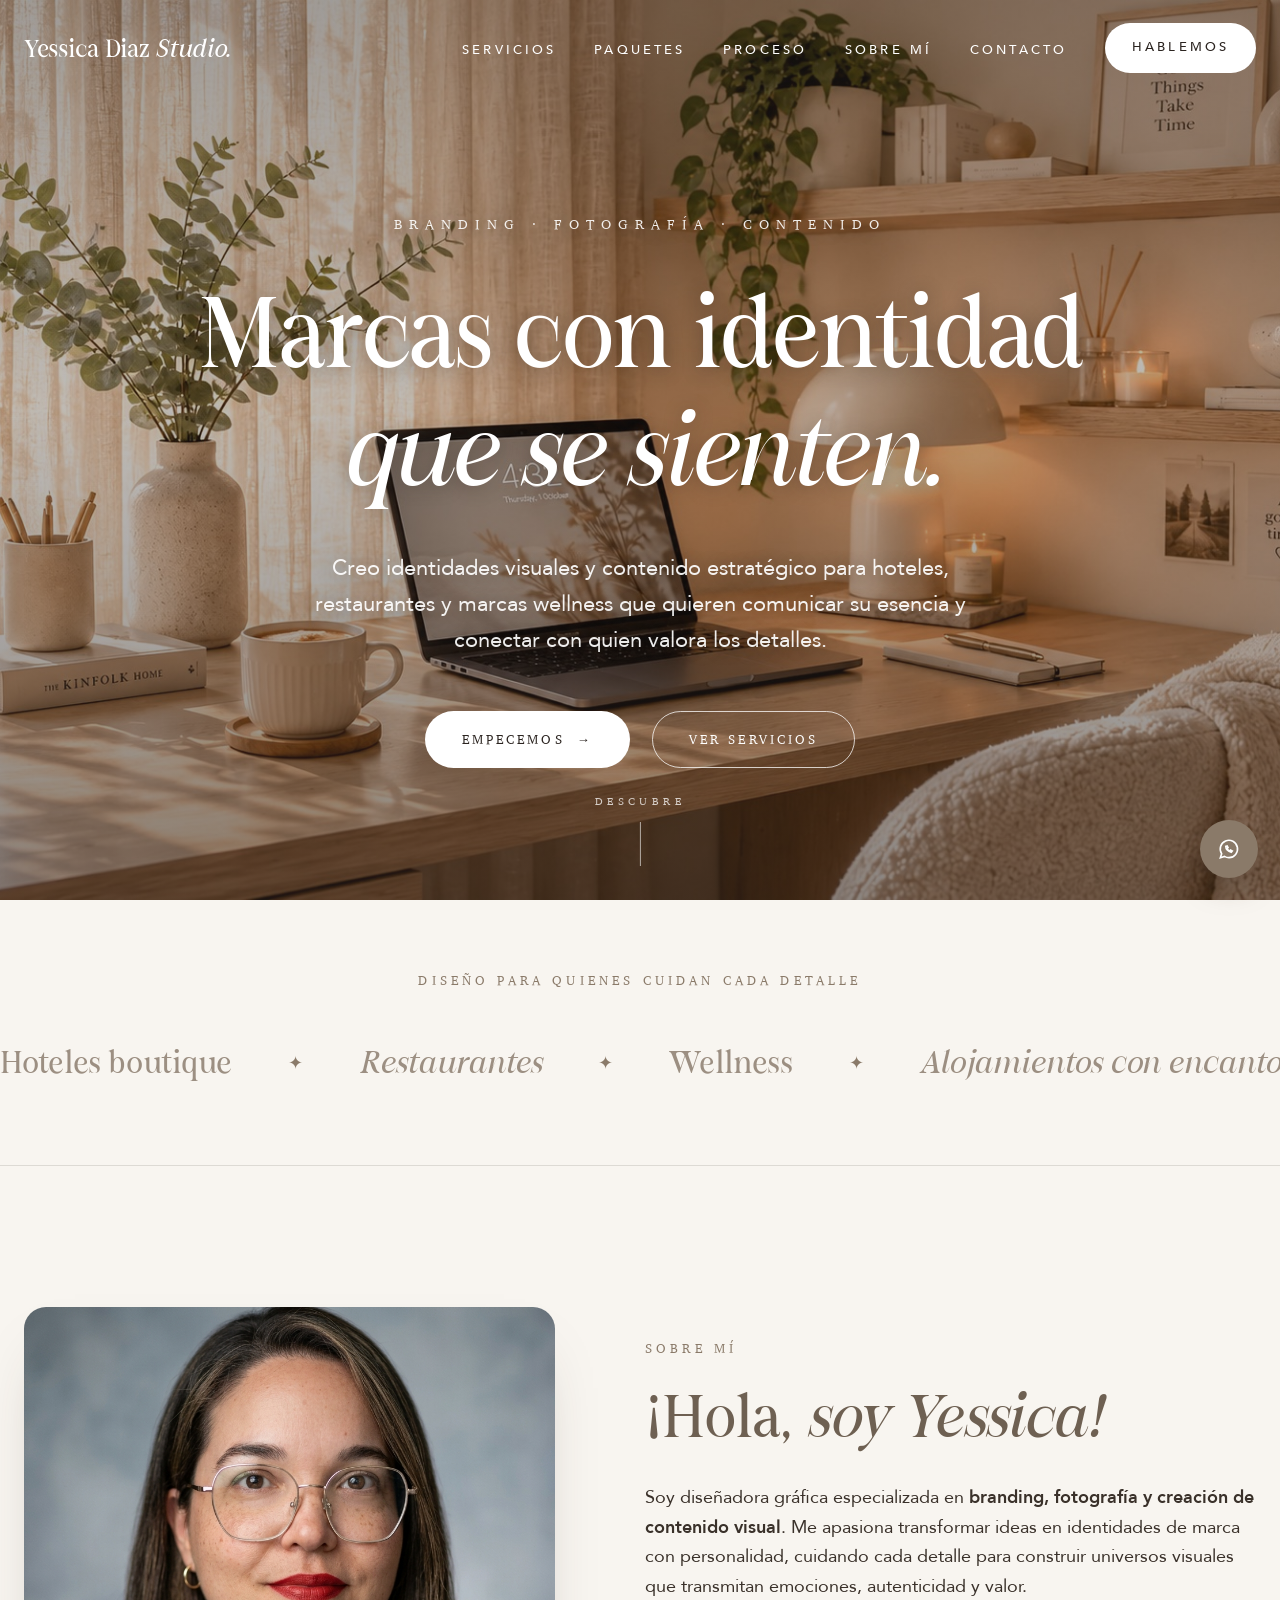
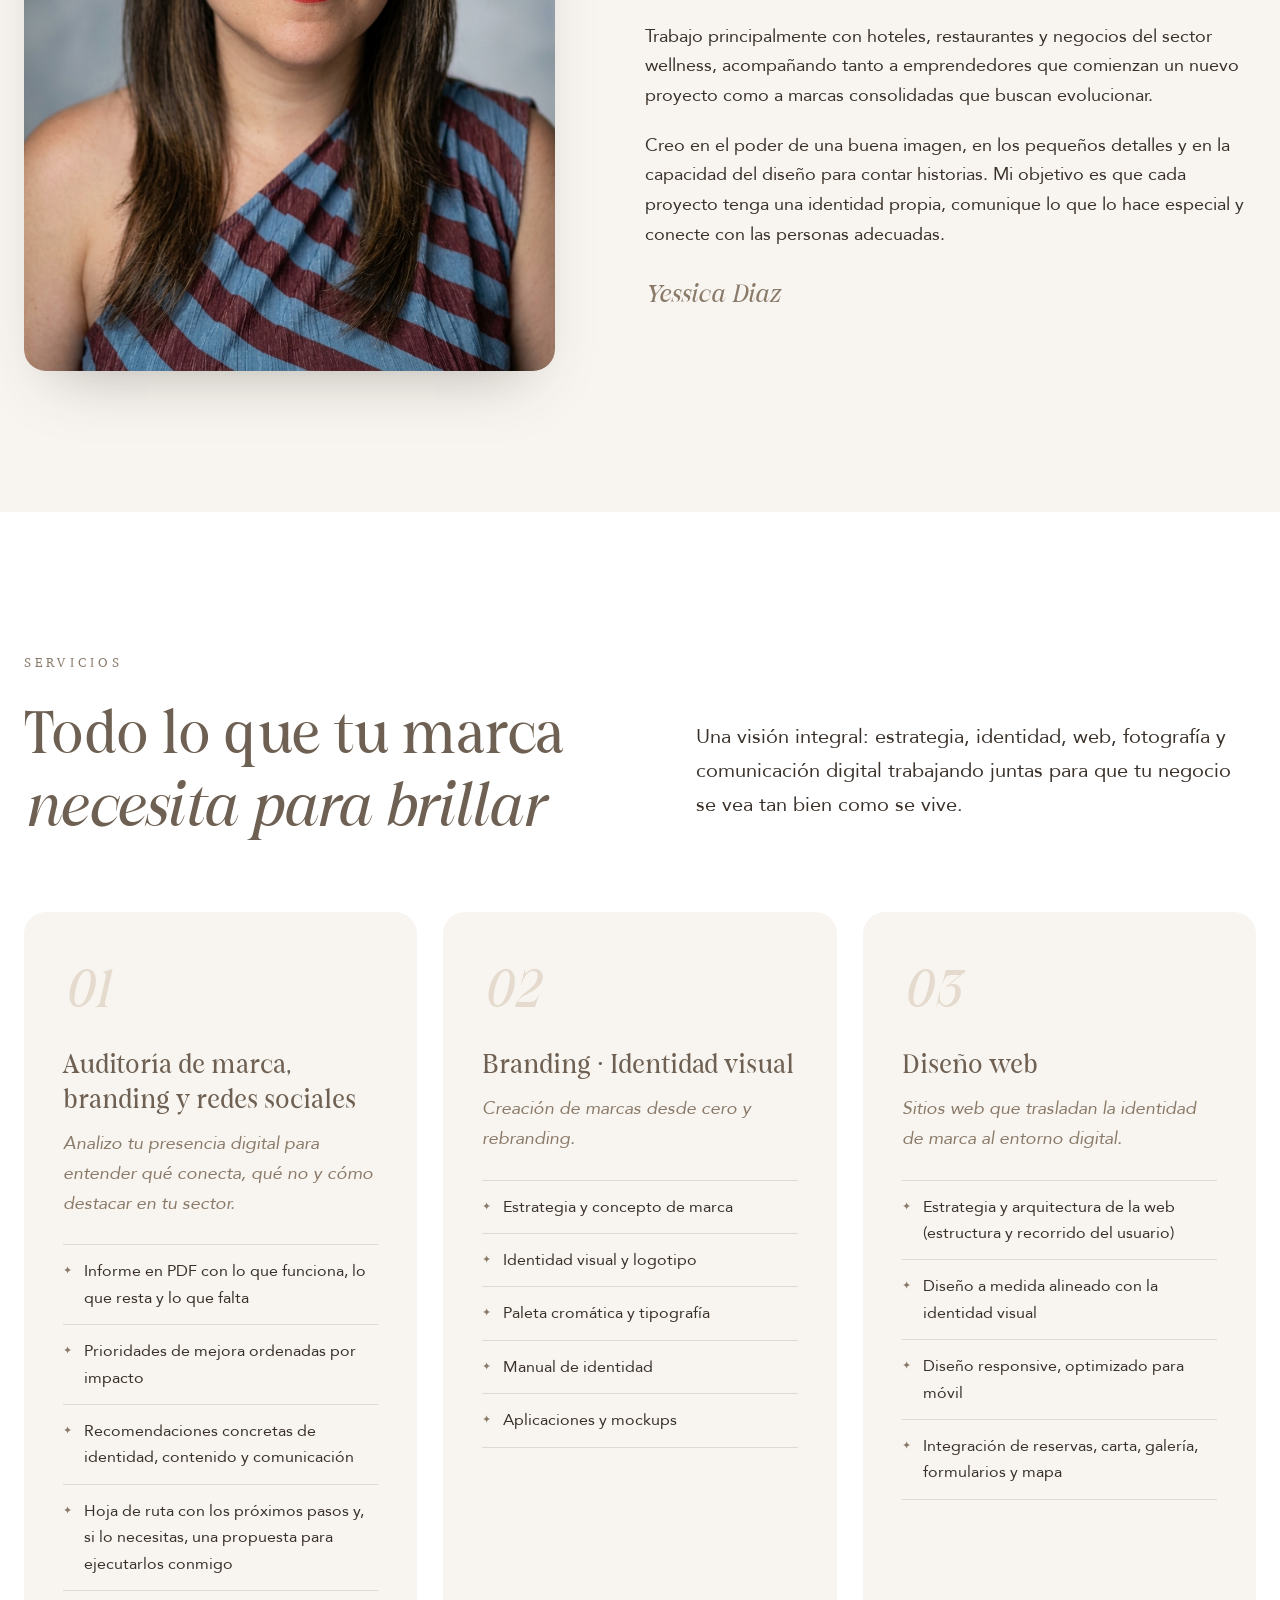
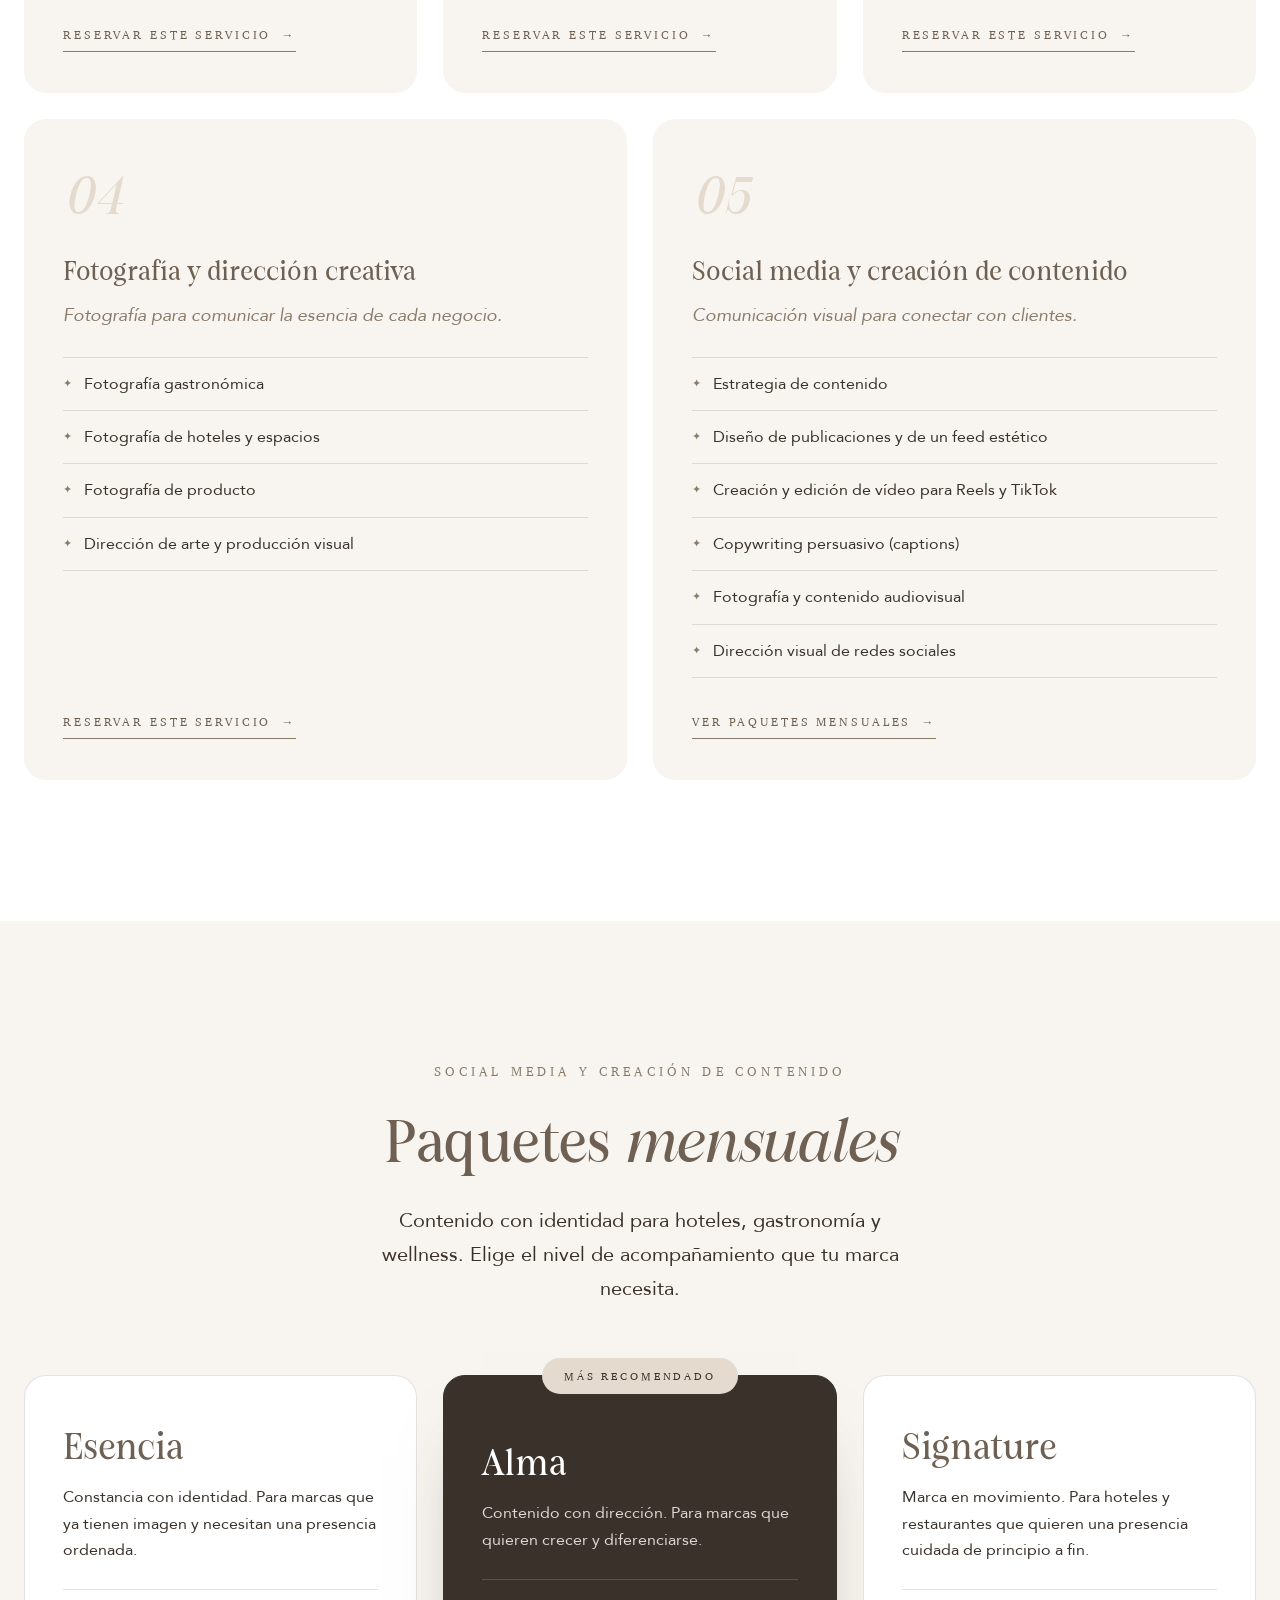
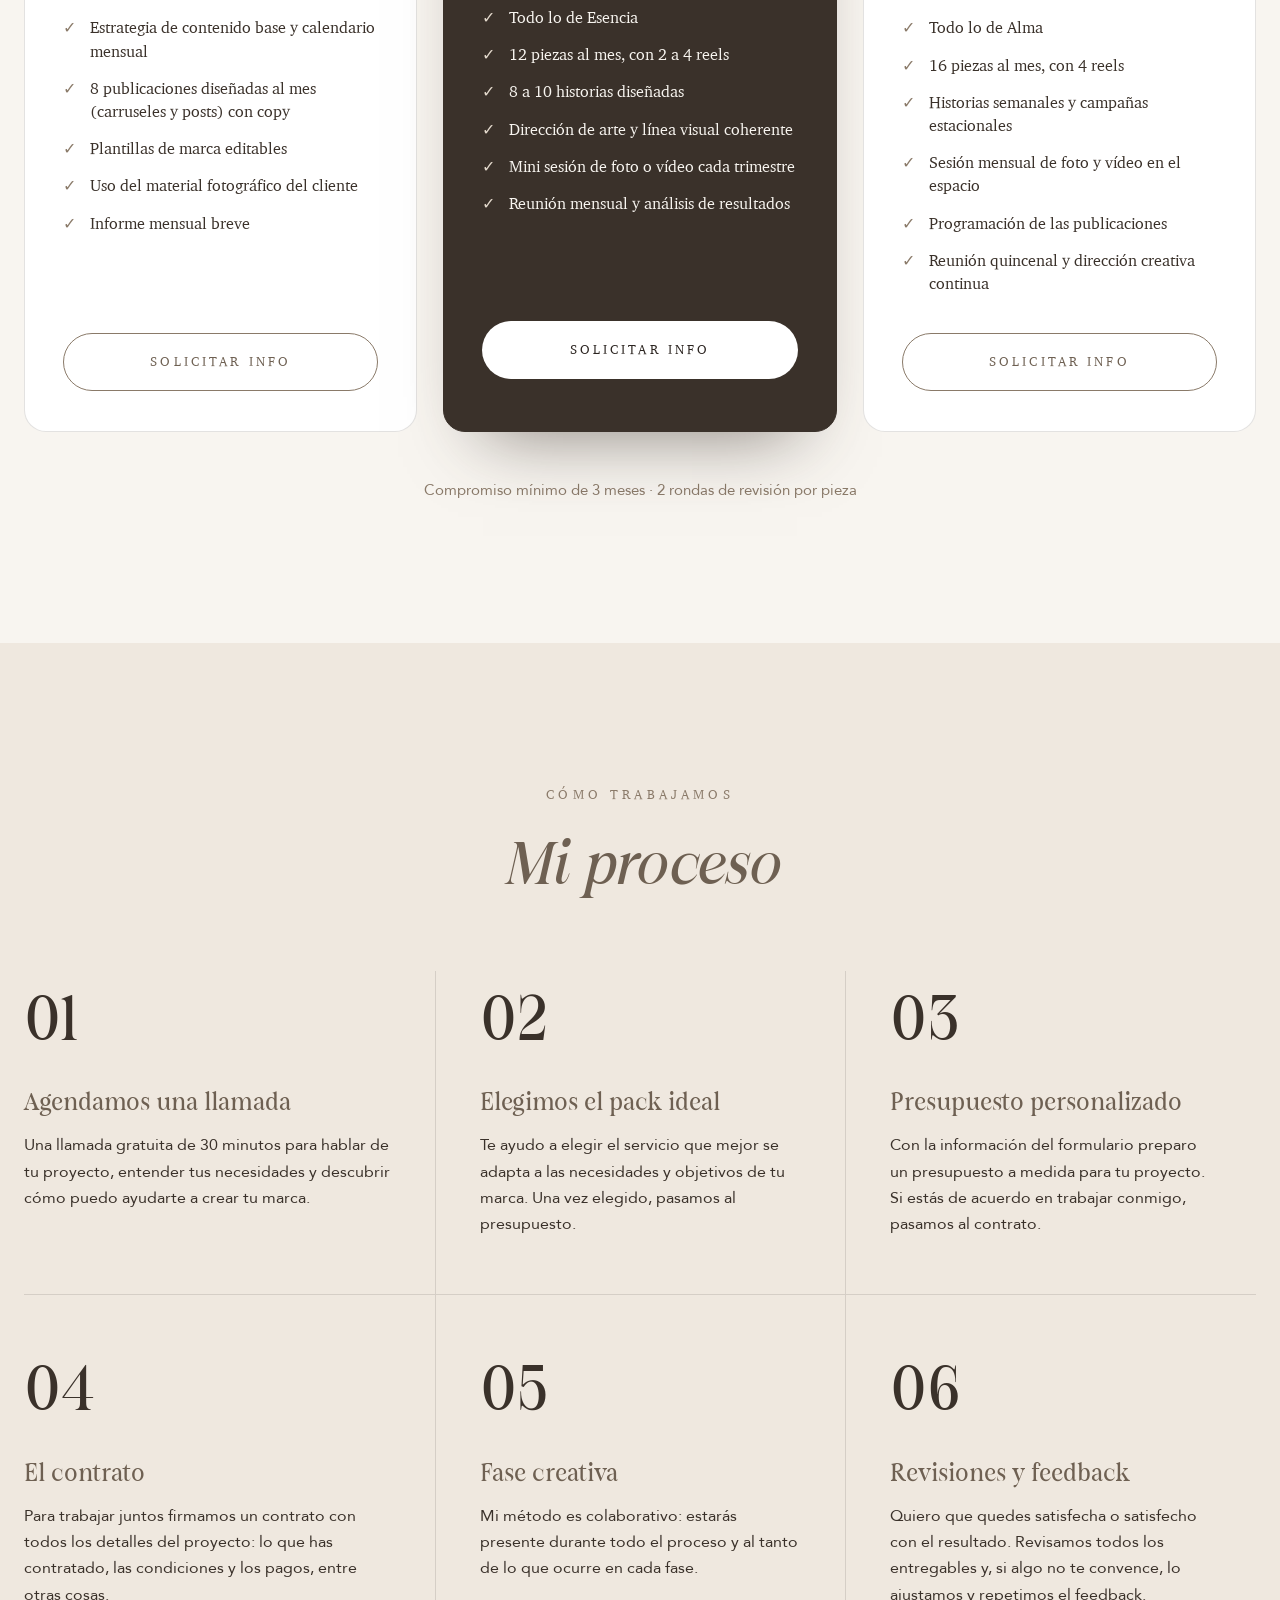
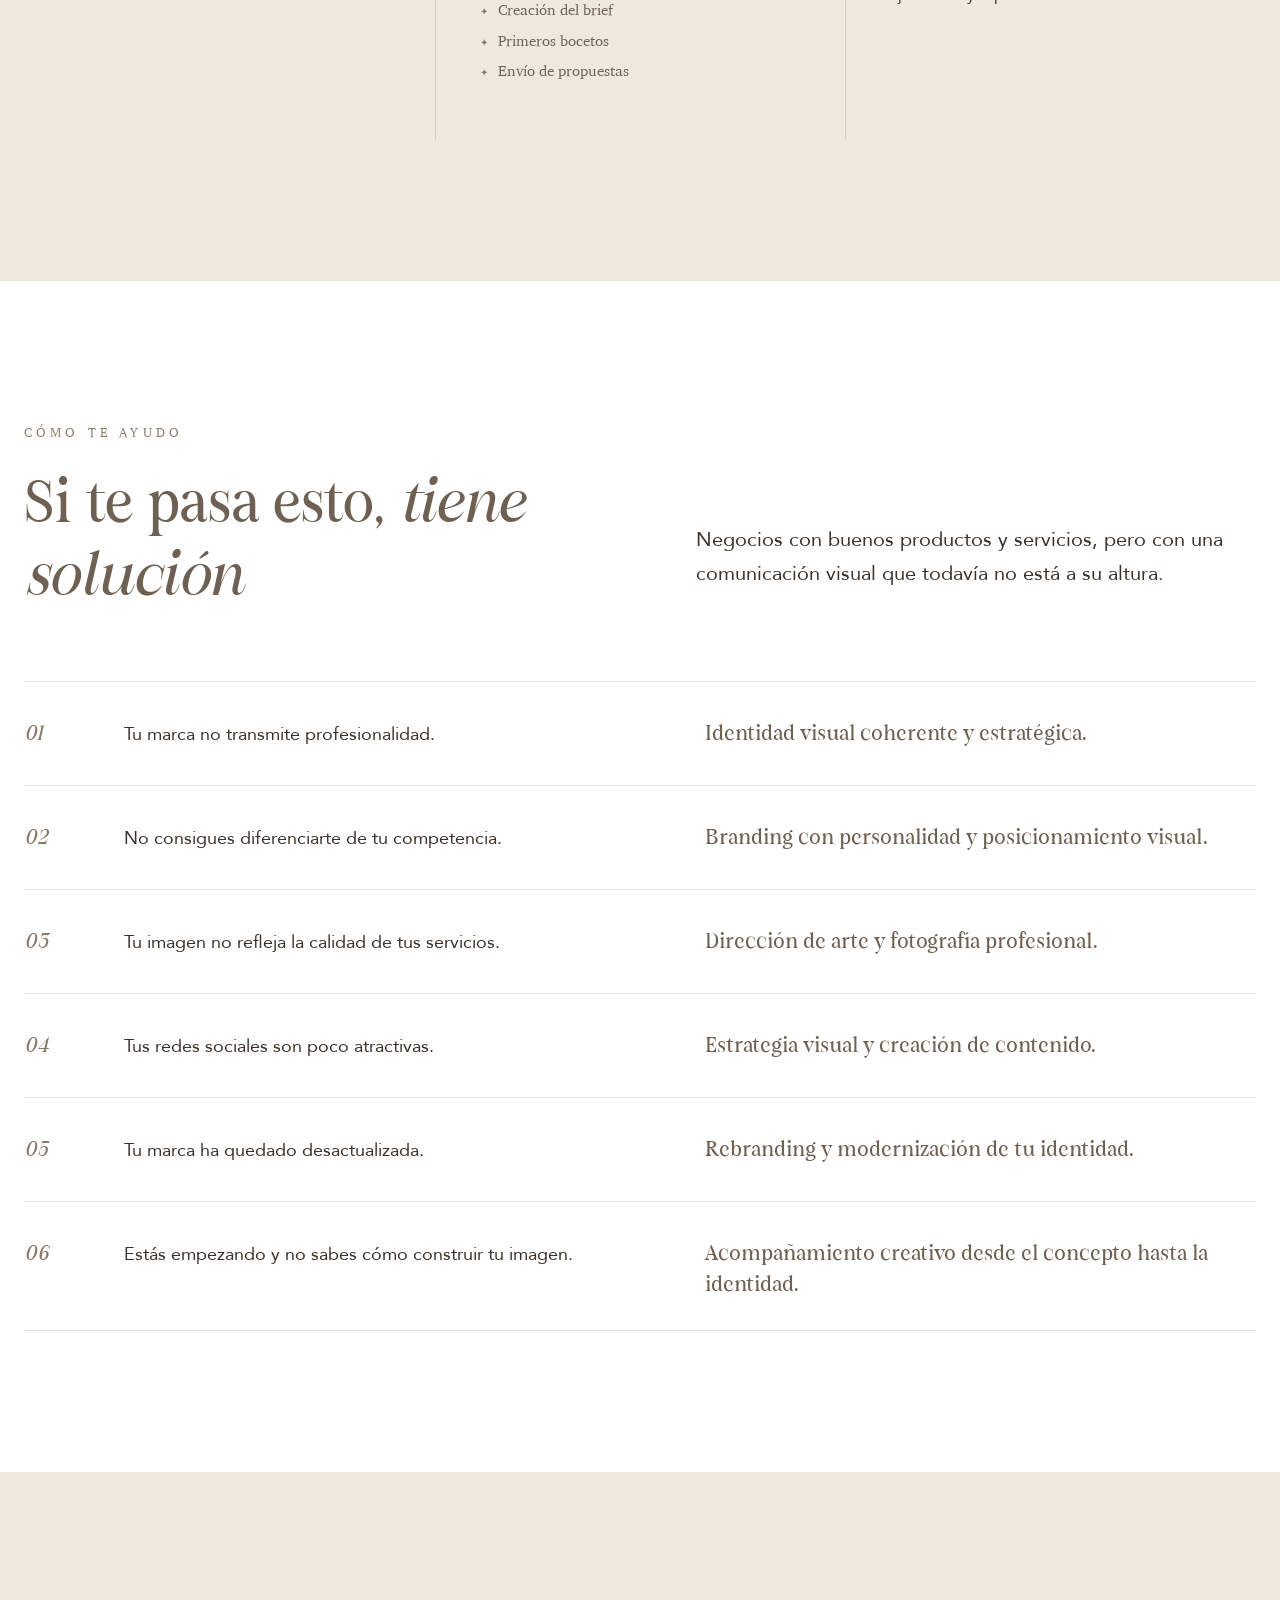
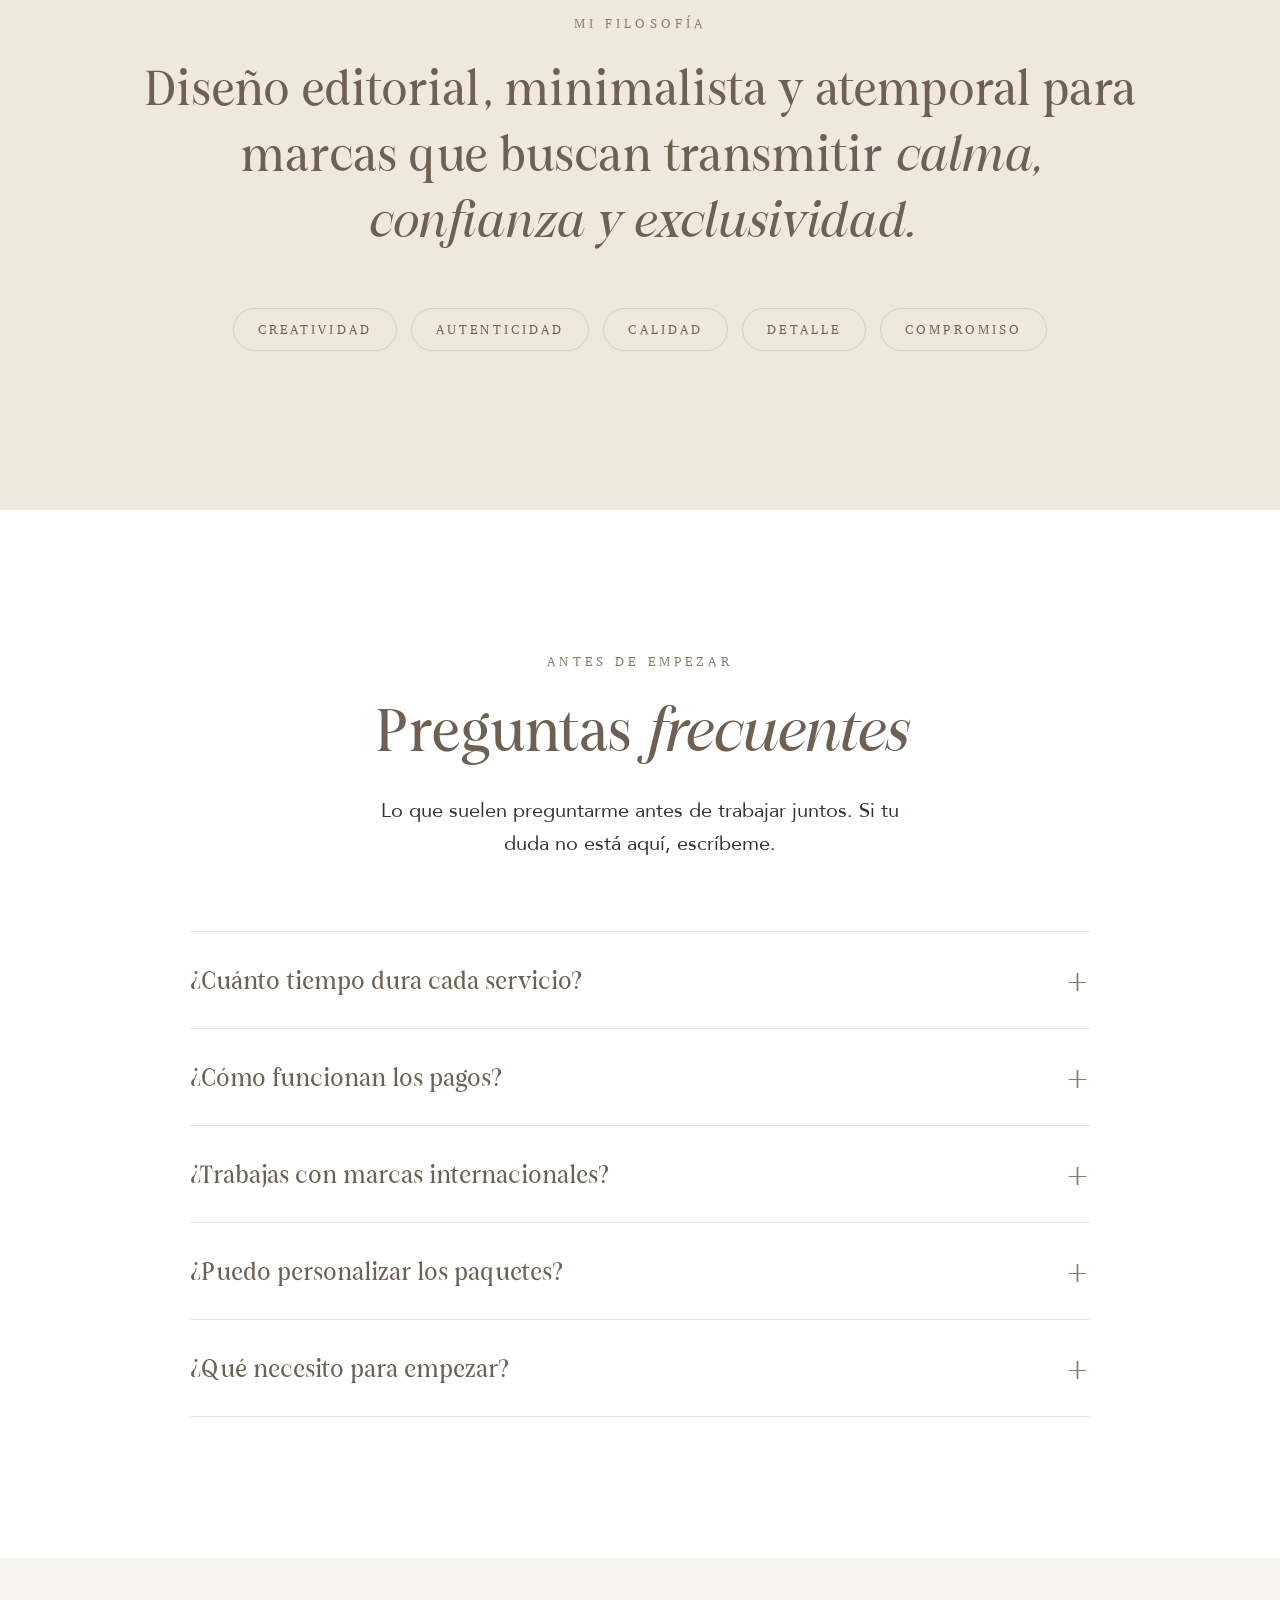
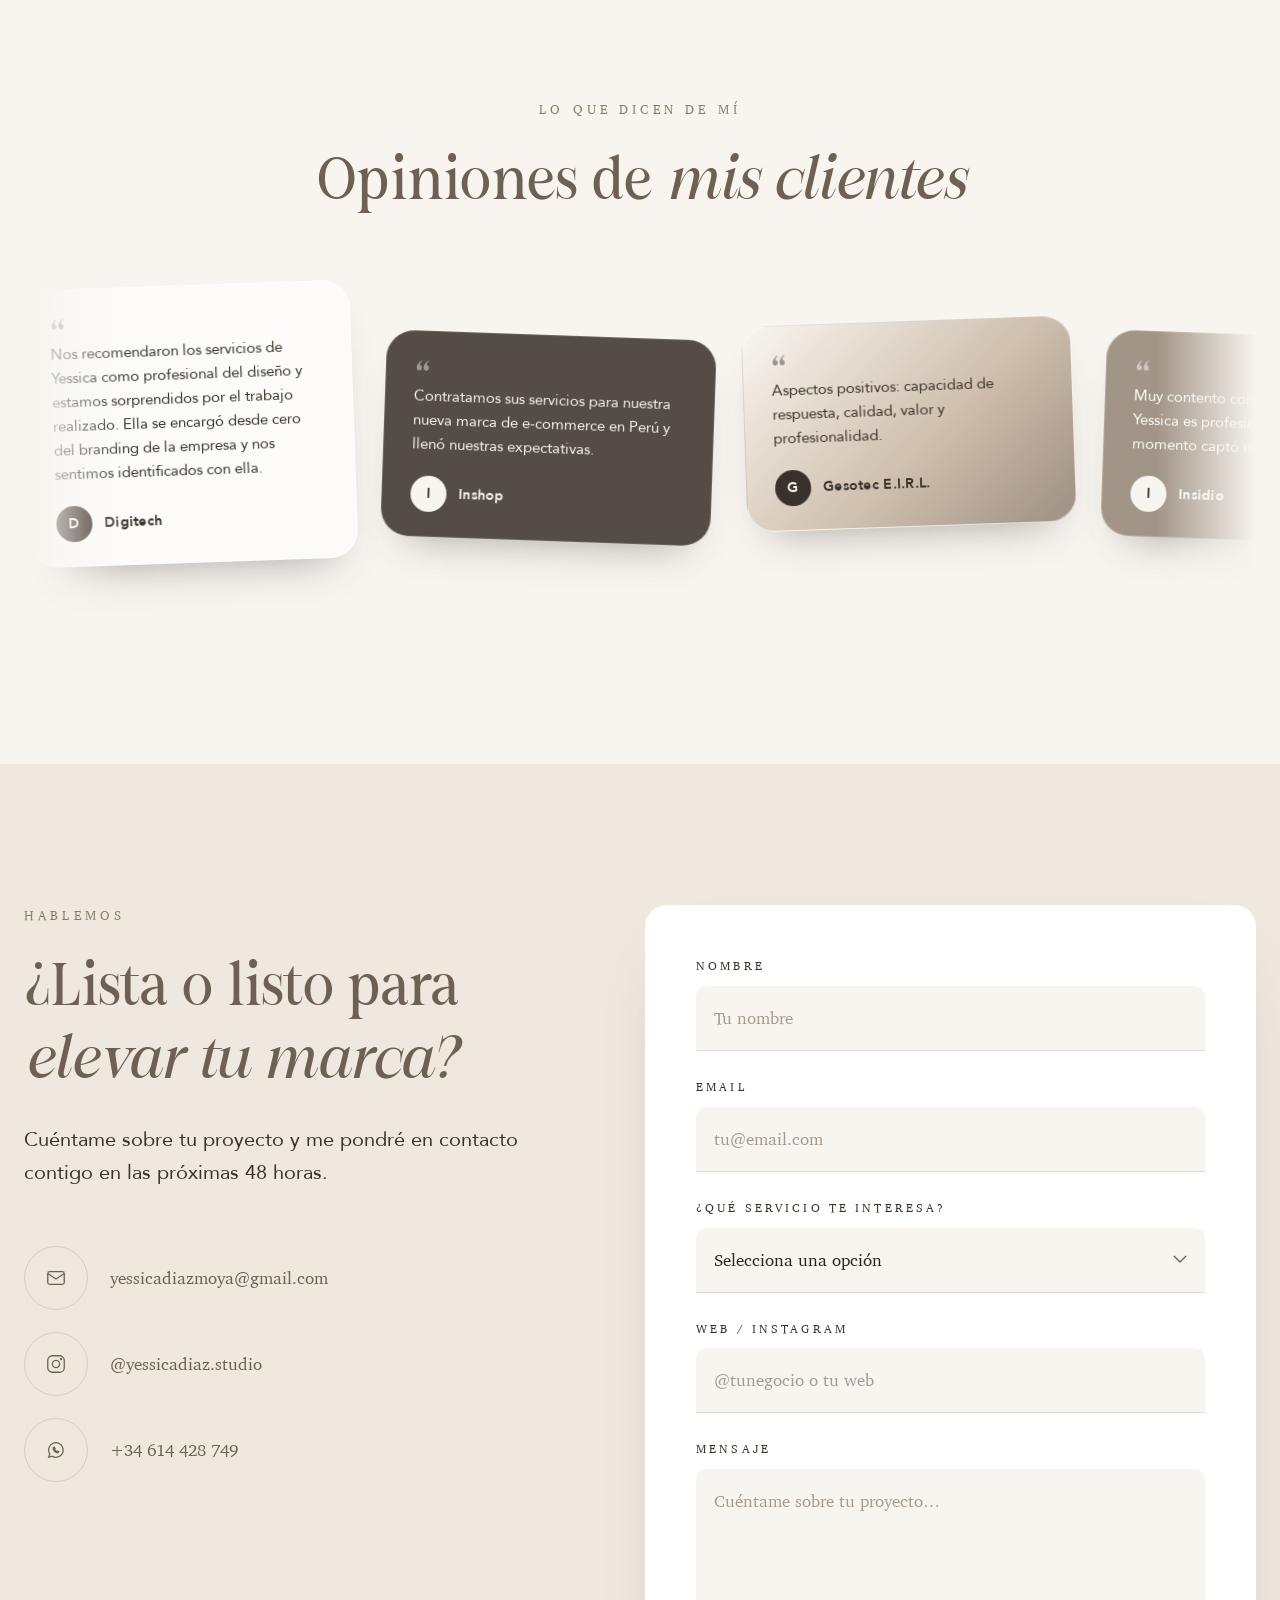
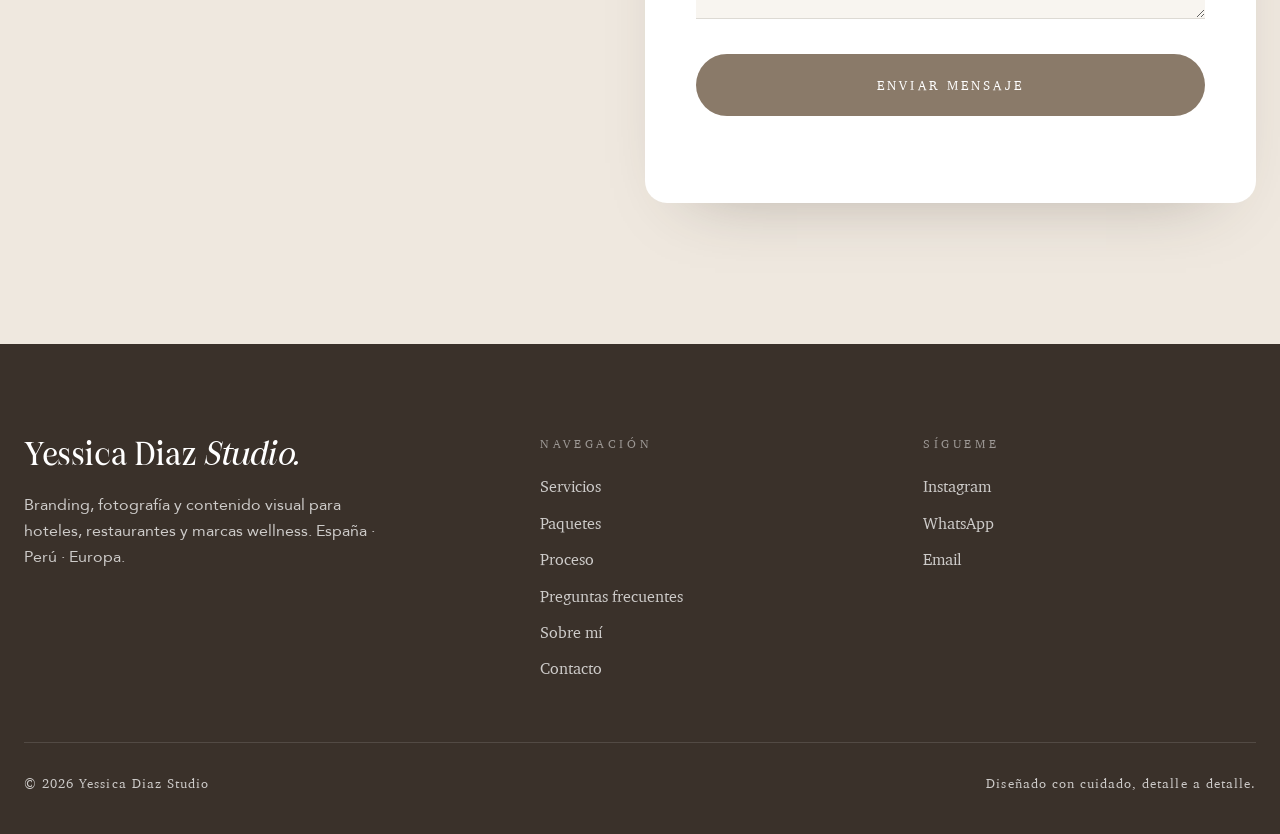
==== commit ab971c0e: "Opiniones debajo de preguntas frecuentes" ====
--- a/index.html
+++ b/index.html
@@ -286,76 +286,8 @@
     </div>
   </section>
 
-  <!-- ============ OPINIONES ============ -->
-  <section class="section section--reviews" id="opiniones">
-    <div class="container">
-      <div class="center-head reveal">
-        <p class="eyebrow">Lo que dicen de mí</p>
-        <h2 class="display">Opiniones de <em>mis clientes</em></h2>
-      </div>
-      <div class="reviews-marquee reveal" aria-label="Opiniones de clientes">
-        <div class="reviews-track">
-          <div class="reviews-group">
-            <figure class="review review--light">
-              <span class="review__mark" aria-hidden="true">“</span>
-              <blockquote><p>Nos recomendaron los servicios de Yessica como profesional del diseño y estamos sorprendidos por el trabajo realizado. Ella se encargó desde cero del branding de la empresa y nos sentimos identificados con ella.</p></blockquote>
-              <figcaption><span class="review__avatar">D</span>Digitech</figcaption>
-            </figure>
-            <figure class="review review--dark">
-              <span class="review__mark" aria-hidden="true">“</span>
-              <blockquote><p>Contratamos sus servicios para nuestra nueva marca de e-commerce en Perú y llenó nuestras expectativas.</p></blockquote>
-              <figcaption><span class="review__avatar">I</span>Inshop</figcaption>
-            </figure>
-            <figure class="review review--blend">
-              <span class="review__mark" aria-hidden="true">“</span>
-              <blockquote><p>Aspectos positivos: capacidad de respuesta, calidad, valor y profesionalidad.</p></blockquote>
-              <figcaption><span class="review__avatar">G</span>Gesotec E.I.R.L.</figcaption>
-            </figure>
-            <figure class="review review--taupe">
-              <span class="review__mark" aria-hidden="true">“</span>
-              <blockquote><p>Muy contento con el trabajo realizado. Yessica es profesional y desde el primer momento captó nuestras ideas.</p></blockquote>
-              <figcaption><span class="review__avatar">I</span>Insidio</figcaption>
-            </figure>
-            <figure class="review review--light">
-              <span class="review__mark" aria-hidden="true">“</span>
-              <blockquote><p>¡Hola! Principalmente es muy amable y ofrece súper buenos precios. Nosotros, en particular, hemos contado siempre con su servicio desde que se formó nuestra empresa.</p></blockquote>
-              <figcaption><span class="review__avatar">I</span>Inmuebles Xpress</figcaption>
-            </figure>
-          </div>
-          <div class="reviews-group" aria-hidden="true">
-            <figure class="review review--light">
-              <span class="review__mark" aria-hidden="true">“</span>
-              <blockquote><p>Nos recomendaron los servicios de Yessica como profesional del diseño y estamos sorprendidos por el trabajo realizado. Ella se encargó desde cero del branding de la empresa y nos sentimos identificados con ella.</p></blockquote>
-              <figcaption><span class="review__avatar">D</span>Digitech</figcaption>
-            </figure>
-            <figure class="review review--dark">
-              <span class="review__mark" aria-hidden="true">“</span>
-              <blockquote><p>Contratamos sus servicios para nuestra nueva marca de e-commerce en Perú y llenó nuestras expectativas.</p></blockquote>
-              <figcaption><span class="review__avatar">I</span>Inshop</figcaption>
-            </figure>
-            <figure class="review review--blend">
-              <span class="review__mark" aria-hidden="true">“</span>
-              <blockquote><p>Aspectos positivos: capacidad de respuesta, calidad, valor y profesionalidad.</p></blockquote>
-              <figcaption><span class="review__avatar">G</span>Gesotec E.I.R.L.</figcaption>
-            </figure>
-            <figure class="review review--taupe">
-              <span class="review__mark" aria-hidden="true">“</span>
-              <blockquote><p>Muy contento con el trabajo realizado. Yessica es profesional y desde el primer momento captó nuestras ideas.</p></blockquote>
-              <figcaption><span class="review__avatar">I</span>Insidio</figcaption>
-            </figure>
-            <figure class="review review--light">
-              <span class="review__mark" aria-hidden="true">“</span>
-              <blockquote><p>¡Hola! Principalmente es muy amable y ofrece súper buenos precios. Nosotros, en particular, hemos contado siempre con su servicio desde que se formó nuestra empresa.</p></blockquote>
-              <figcaption><span class="review__avatar">I</span>Inmuebles Xpress</figcaption>
-            </figure>
-          </div>
-        </div>
-      </div>
-    </div>
-  </section>
-
   <!-- ============ CITA / VALORES ============ -->
-  <section class="section section--white quote">
+  <section class="section section--sand quote">
     <div class="container reveal">
       <p class="eyebrow">Mi filosofía</p>
       <blockquote>Diseño editorial, minimalista y atemporal para marcas que buscan transmitir <em>calma, confianza y exclusividad.</em></blockquote>
@@ -366,7 +298,7 @@
   </section>
 
   <!-- ============ PREGUNTAS FRECUENTES ============ -->
-  <section class="section section--sand" id="faq">
+  <section class="section section--white" id="faq">
     <div class="container faq-wrap">
       <div class="center-head reveal">
         <p class="eyebrow">Antes de empezar</p>
@@ -398,8 +330,76 @@
     </div>
   </section>
 
+  <!-- ============ OPINIONES ============ -->
+  <section class="section section--reviews" id="opiniones">
+    <div class="container">
+      <div class="center-head reveal">
+        <p class="eyebrow">Lo que dicen de mí</p>
+        <h2 class="display">Opiniones de <em>mis clientes</em></h2>
+      </div>
+      <div class="reviews-marquee reveal" aria-label="Opiniones de clientes">
+        <div class="reviews-track">
+          <div class="reviews-group">
+            <figure class="review review--light">
+              <span class="review__mark" aria-hidden="true">“</span>
+              <blockquote><p>Nos recomendaron los servicios de Yessica como profesional del diseño y estamos sorprendidos por el trabajo realizado. Ella se encargó desde cero del branding de la empresa y nos sentimos identificados con ella.</p></blockquote>
+              <figcaption><span class="review__avatar">D</span>Digitech</figcaption>
+            </figure>
+            <figure class="review review--dark">
+              <span class="review__mark" aria-hidden="true">“</span>
+              <blockquote><p>Contratamos sus servicios para nuestra nueva marca de e-commerce en Perú y llenó nuestras expectativas.</p></blockquote>
+              <figcaption><span class="review__avatar">I</span>Inshop</figcaption>
+            </figure>
+            <figure class="review review--blend">
+              <span class="review__mark" aria-hidden="true">“</span>
+              <blockquote><p>Aspectos positivos: capacidad de respuesta, calidad, valor y profesionalidad.</p></blockquote>
+              <figcaption><span class="review__avatar">G</span>Gesotec E.I.R.L.</figcaption>
+            </figure>
+            <figure class="review review--taupe">
+              <span class="review__mark" aria-hidden="true">“</span>
+              <blockquote><p>Muy contento con el trabajo realizado. Yessica es profesional y desde el primer momento captó nuestras ideas.</p></blockquote>
+              <figcaption><span class="review__avatar">I</span>Insidio</figcaption>
+            </figure>
+            <figure class="review review--light">
+              <span class="review__mark" aria-hidden="true">“</span>
+              <blockquote><p>¡Hola! Principalmente es muy amable y ofrece súper buenos precios. Nosotros, en particular, hemos contado siempre con su servicio desde que se formó nuestra empresa.</p></blockquote>
+              <figcaption><span class="review__avatar">I</span>Inmuebles Xpress</figcaption>
+            </figure>
+          </div>
+          <div class="reviews-group" aria-hidden="true">
+            <figure class="review review--light">
+              <span class="review__mark" aria-hidden="true">“</span>
+              <blockquote><p>Nos recomendaron los servicios de Yessica como profesional del diseño y estamos sorprendidos por el trabajo realizado. Ella se encargó desde cero del branding de la empresa y nos sentimos identificados con ella.</p></blockquote>
+              <figcaption><span class="review__avatar">D</span>Digitech</figcaption>
+            </figure>
+            <figure class="review review--dark">
+              <span class="review__mark" aria-hidden="true">“</span>
+              <blockquote><p>Contratamos sus servicios para nuestra nueva marca de e-commerce en Perú y llenó nuestras expectativas.</p></blockquote>
+              <figcaption><span class="review__avatar">I</span>Inshop</figcaption>
+            </figure>
+            <figure class="review review--blend">
+              <span class="review__mark" aria-hidden="true">“</span>
+              <blockquote><p>Aspectos positivos: capacidad de respuesta, calidad, valor y profesionalidad.</p></blockquote>
+              <figcaption><span class="review__avatar">G</span>Gesotec E.I.R.L.</figcaption>
+            </figure>
+            <figure class="review review--taupe">
+              <span class="review__mark" aria-hidden="true">“</span>
+              <blockquote><p>Muy contento con el trabajo realizado. Yessica es profesional y desde el primer momento captó nuestras ideas.</p></blockquote>
+              <figcaption><span class="review__avatar">I</span>Insidio</figcaption>
+            </figure>
+            <figure class="review review--light">
+              <span class="review__mark" aria-hidden="true">“</span>
+              <blockquote><p>¡Hola! Principalmente es muy amable y ofrece súper buenos precios. Nosotros, en particular, hemos contado siempre con su servicio desde que se formó nuestra empresa.</p></blockquote>
+              <figcaption><span class="review__avatar">I</span>Inmuebles Xpress</figcaption>
+            </figure>
+          </div>
+        </div>
+      </div>
+    </div>
+  </section>
+
   <!-- ============ CONTACTO ============ -->
-  <section class="section" id="contacto">
+  <section class="section section--sand" id="contacto">
     <div class="container contact">
       <div class="reveal">
         <p class="eyebrow">Hablemos</p>
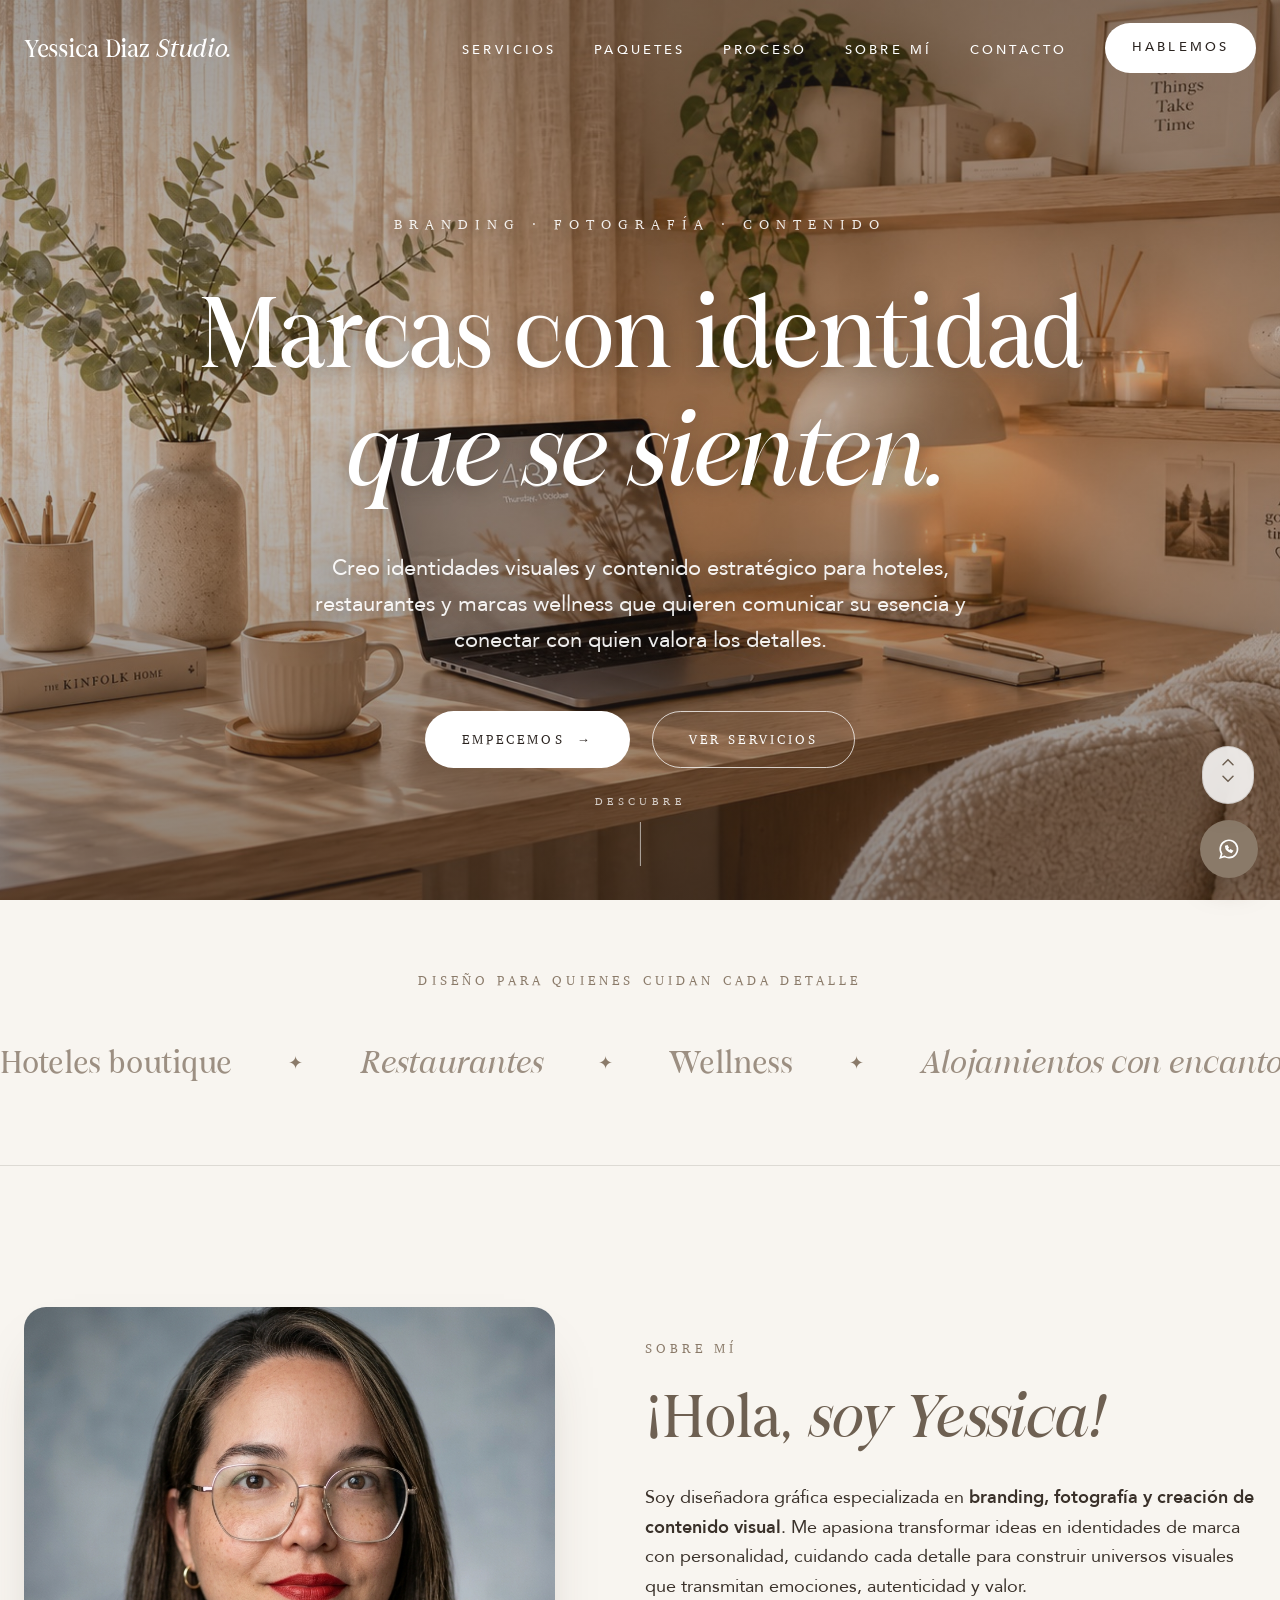
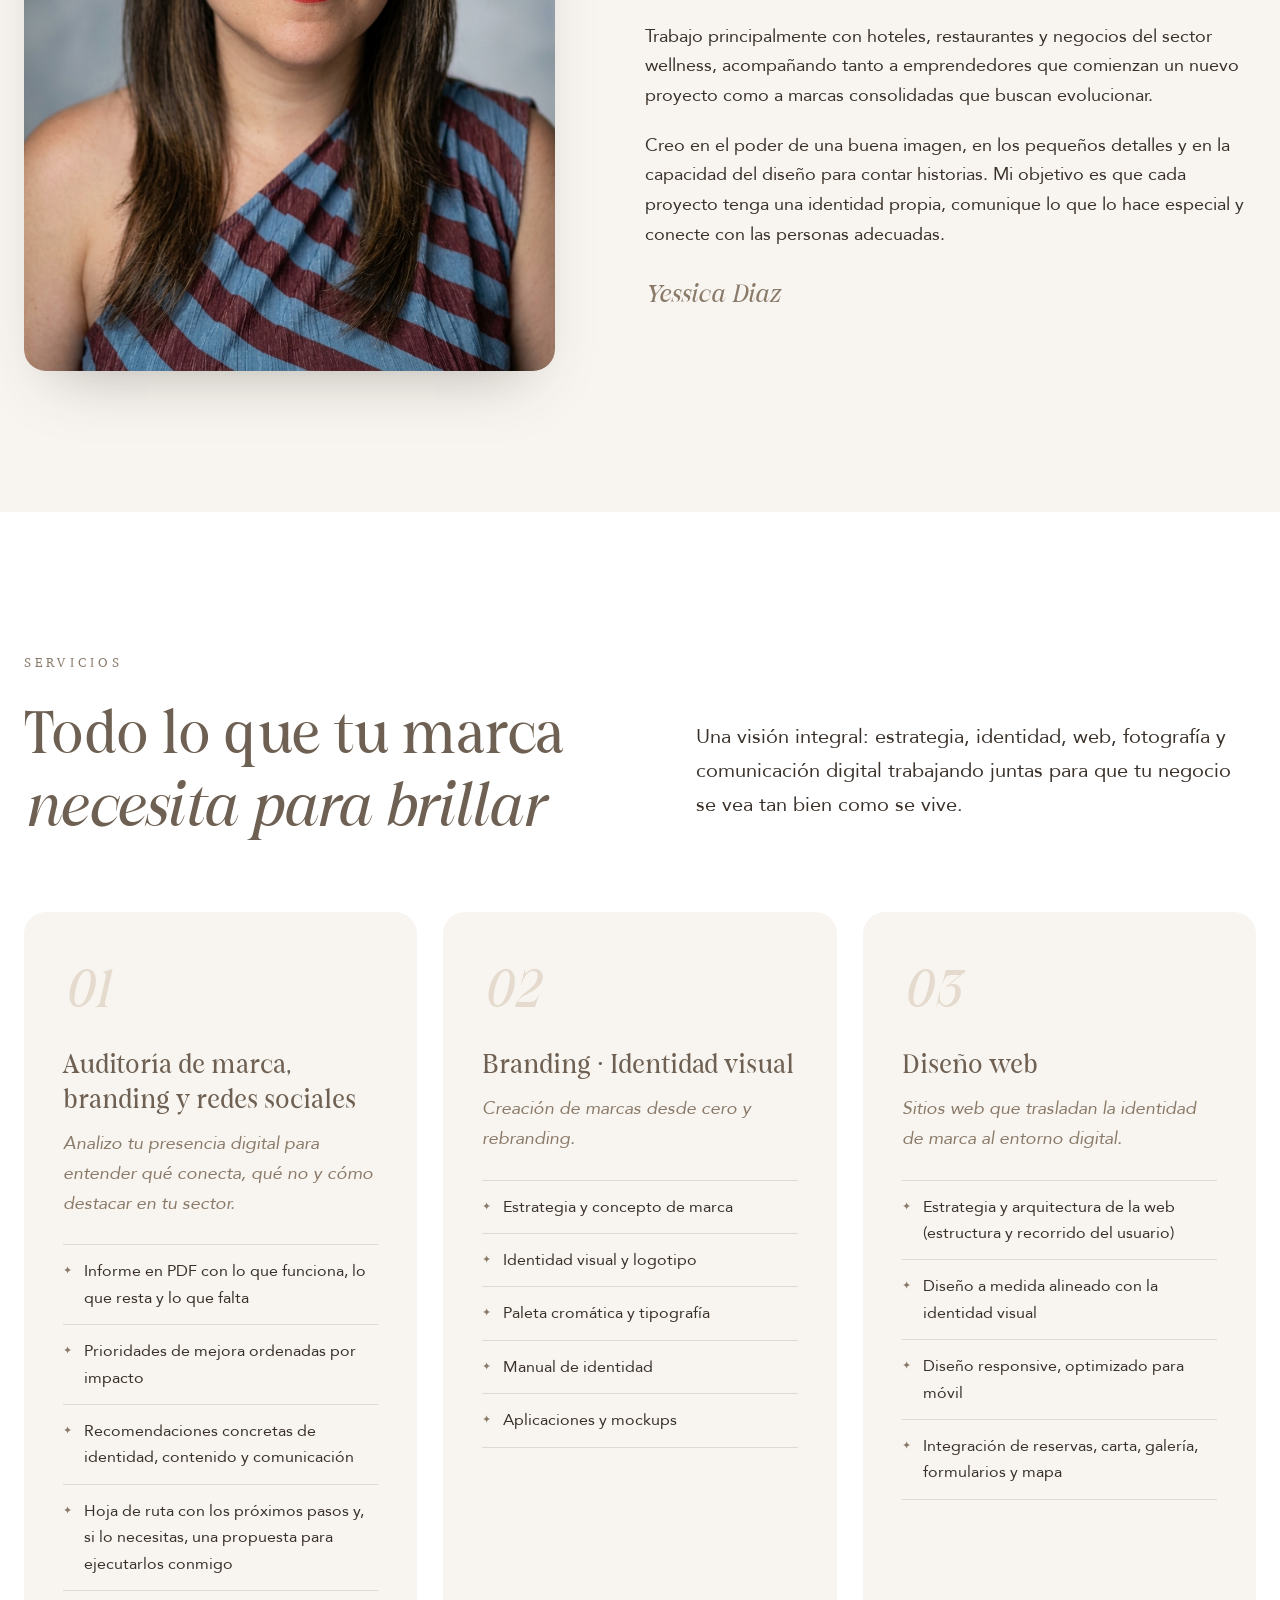
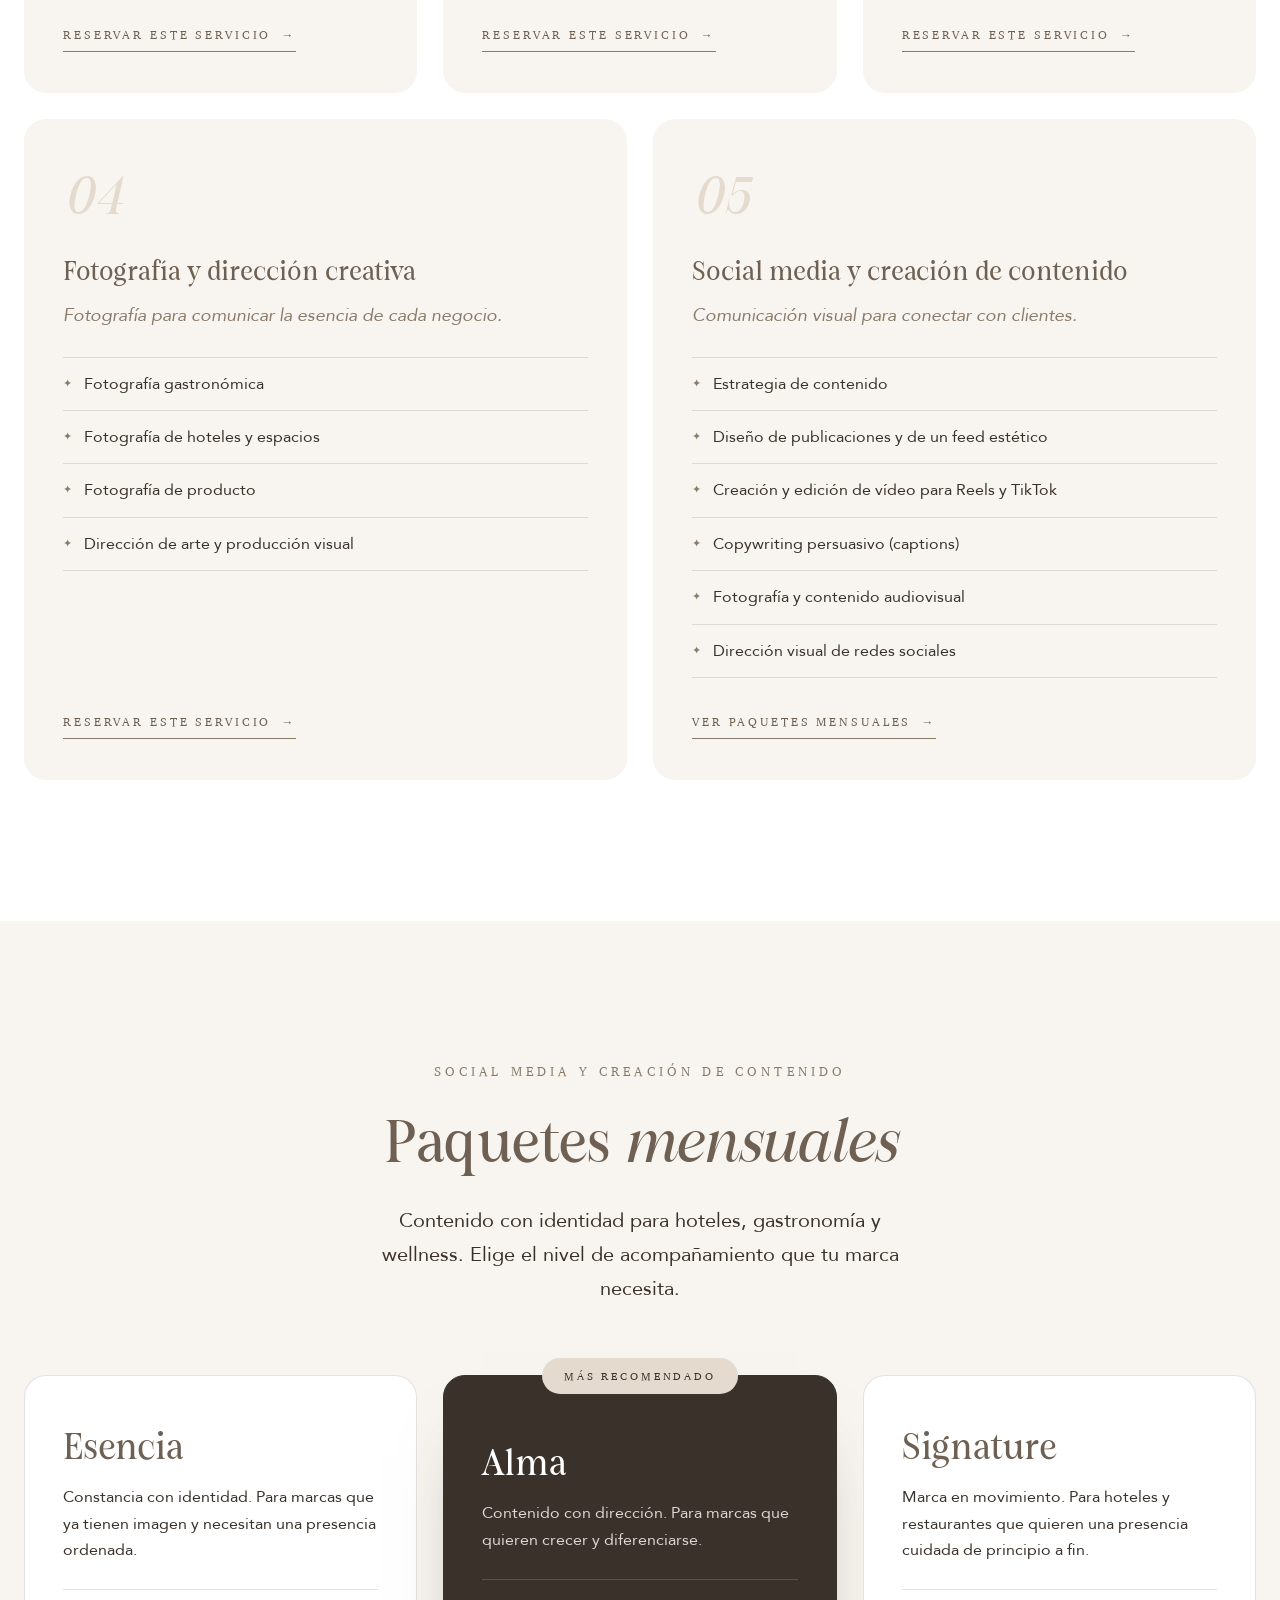
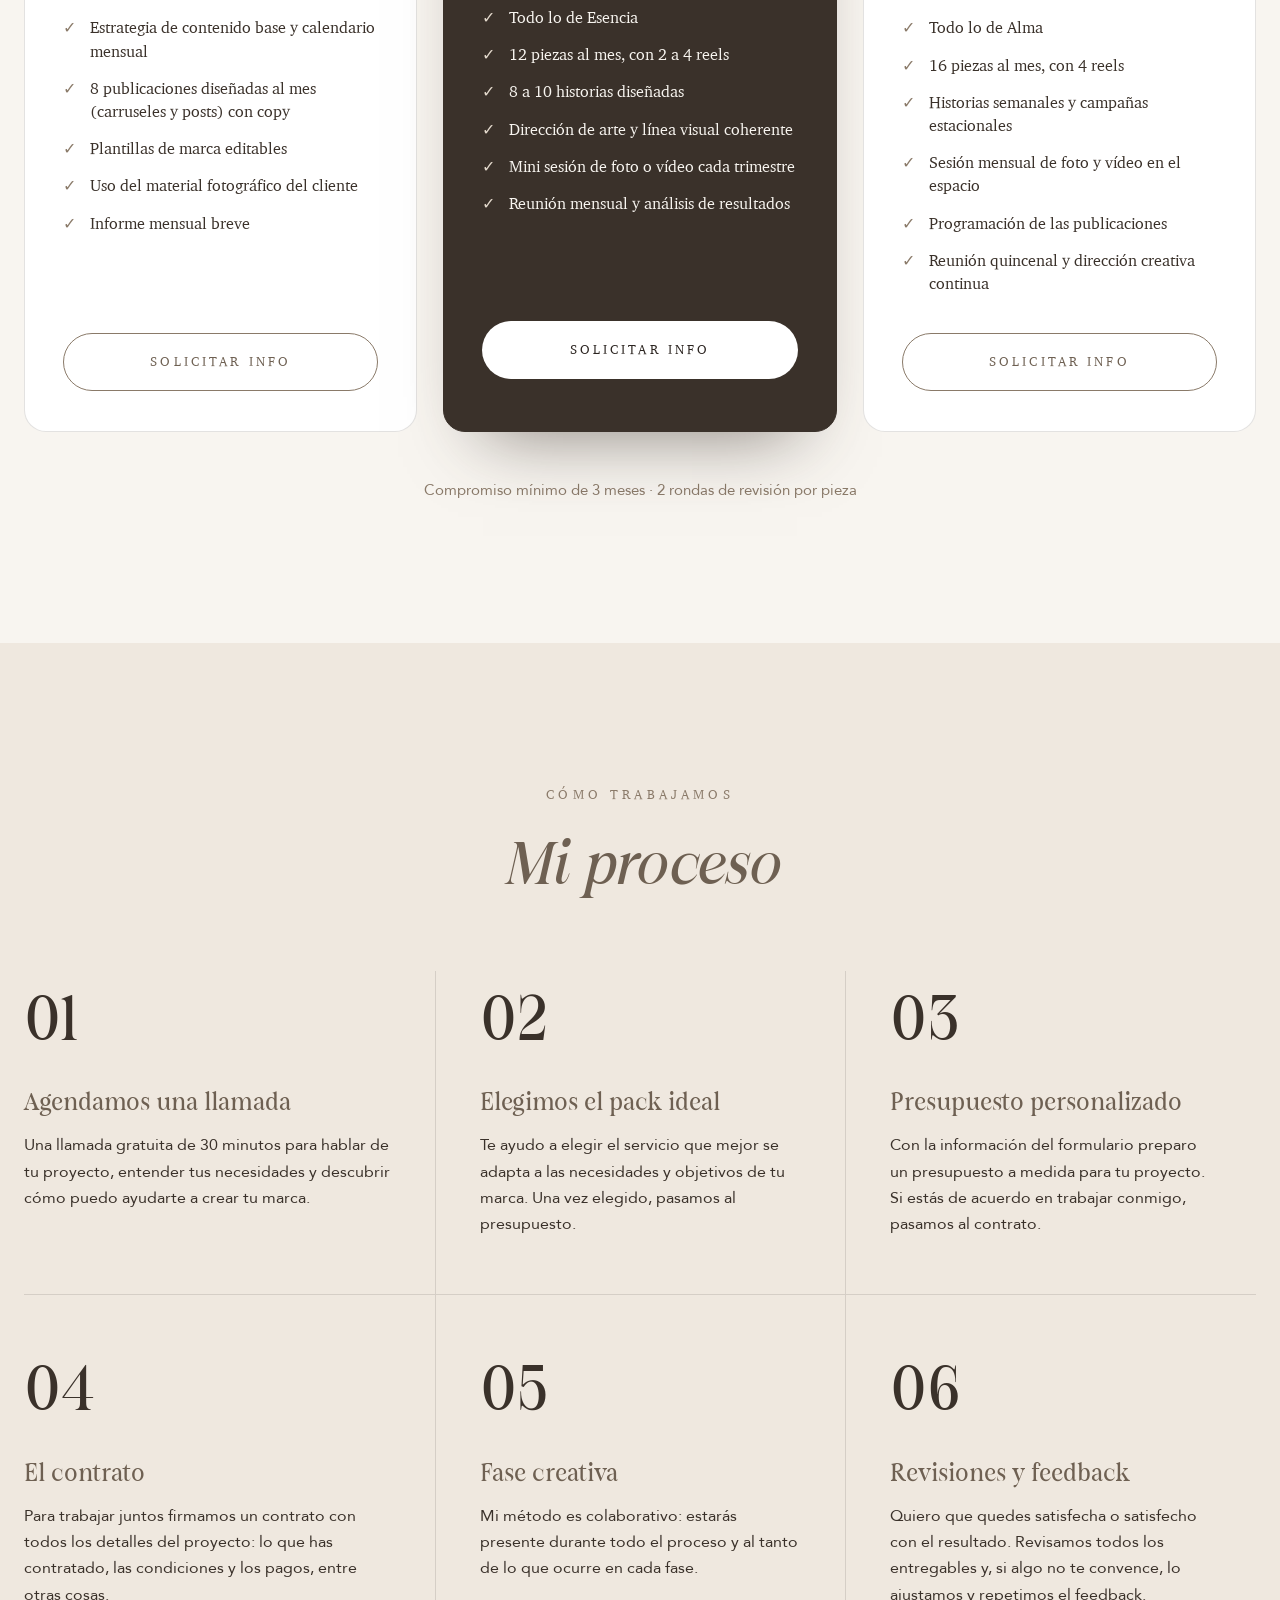
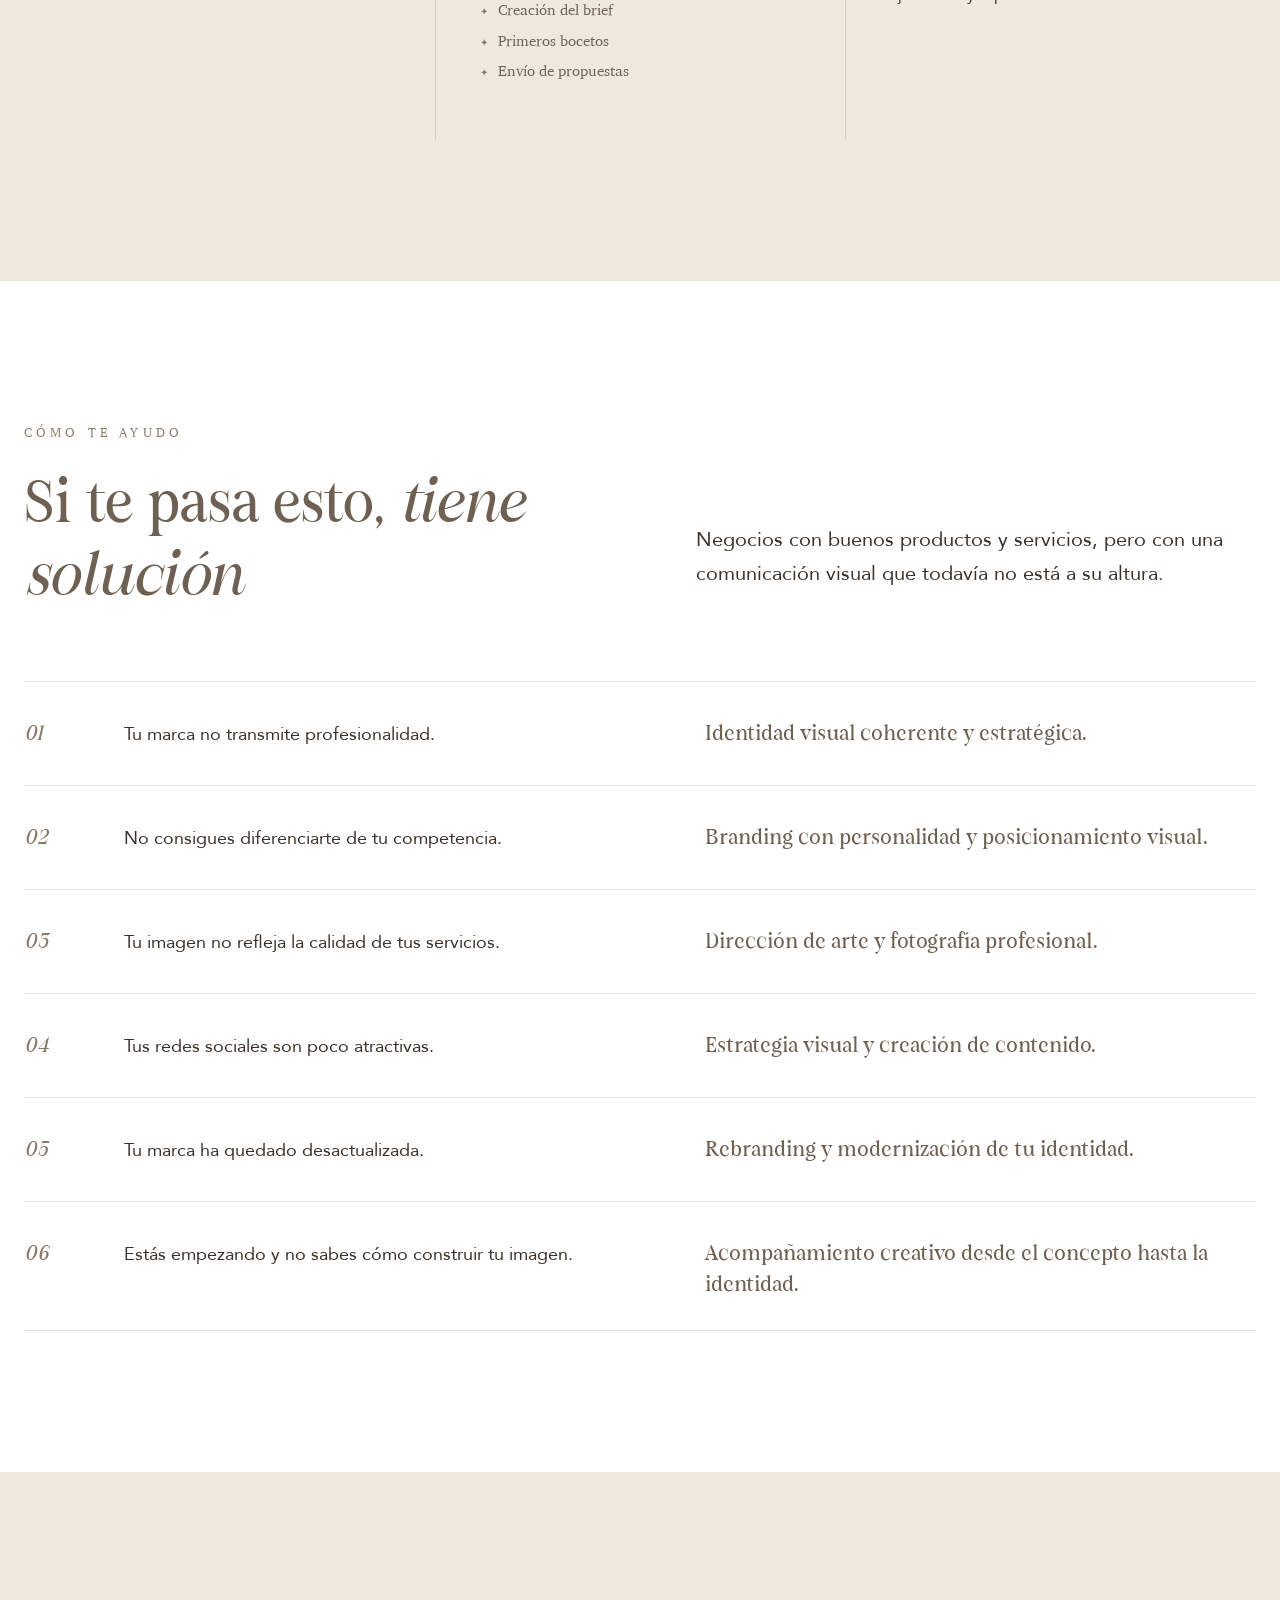
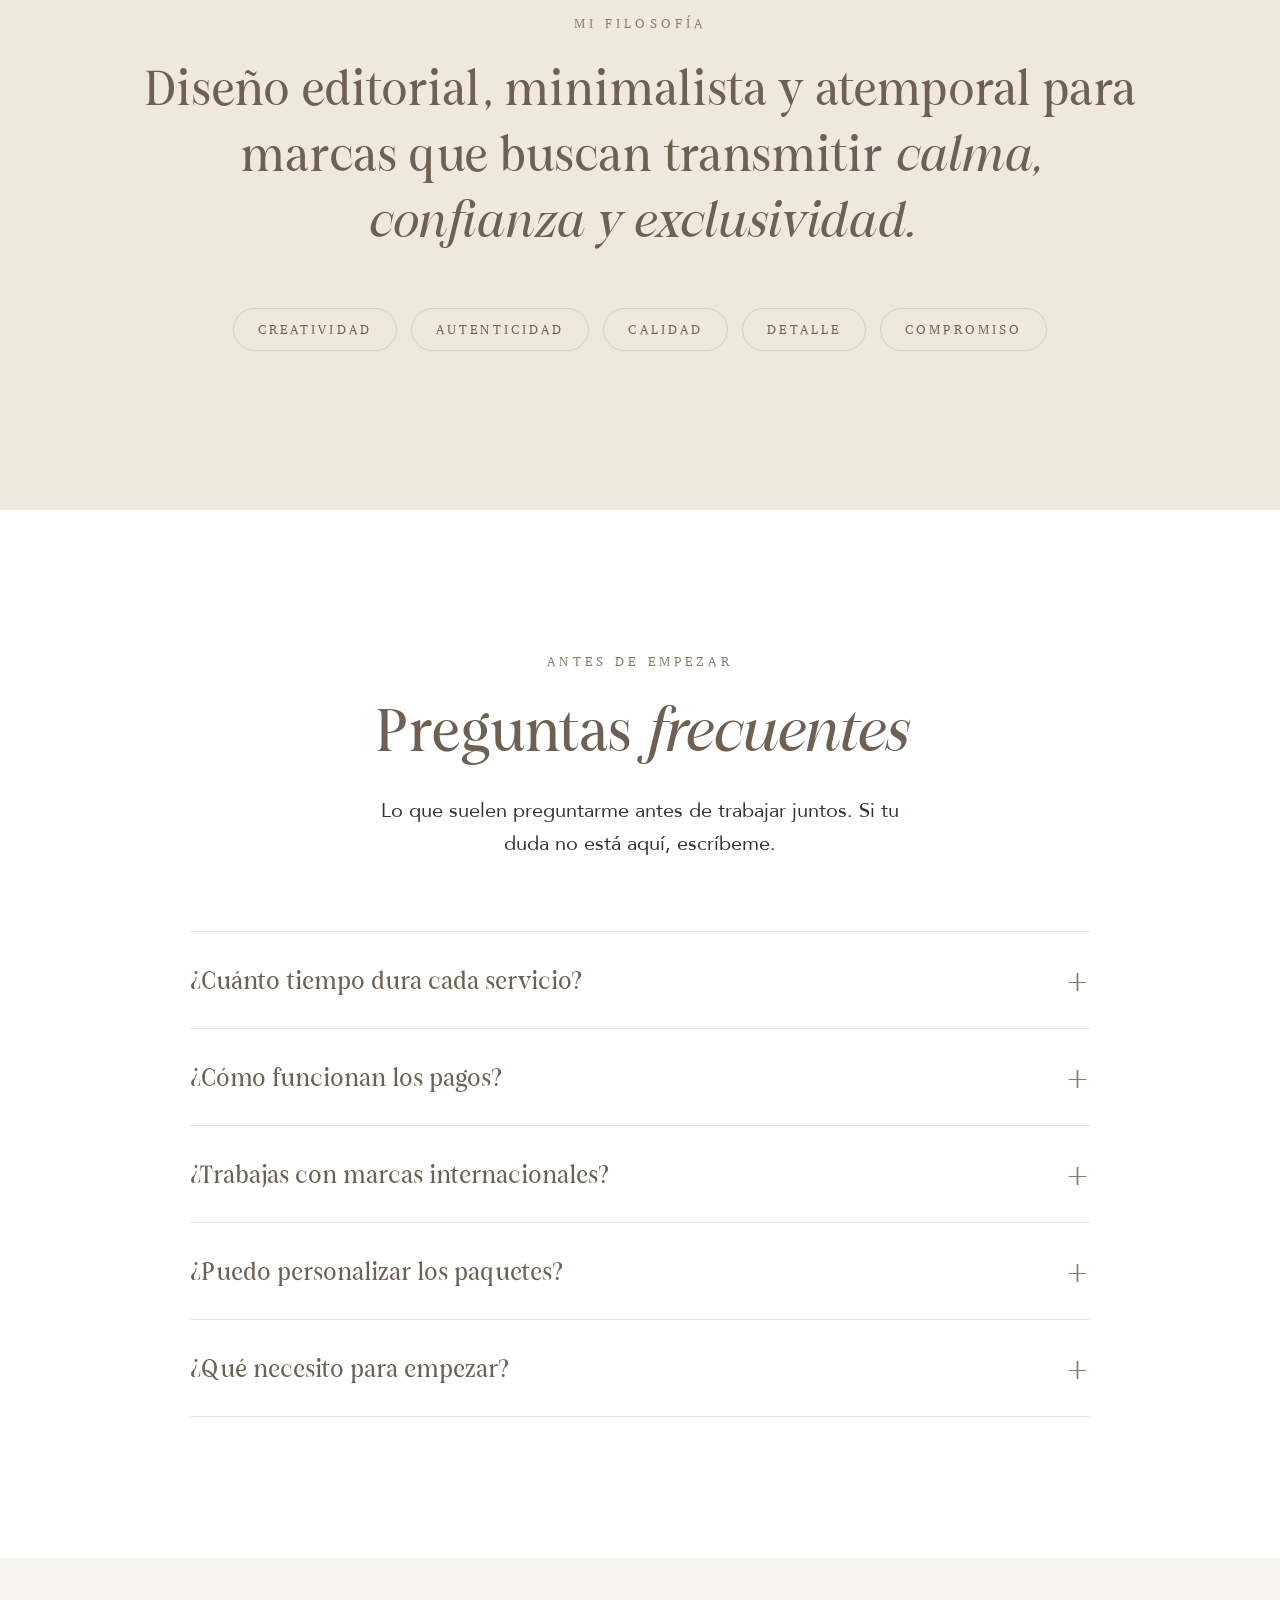
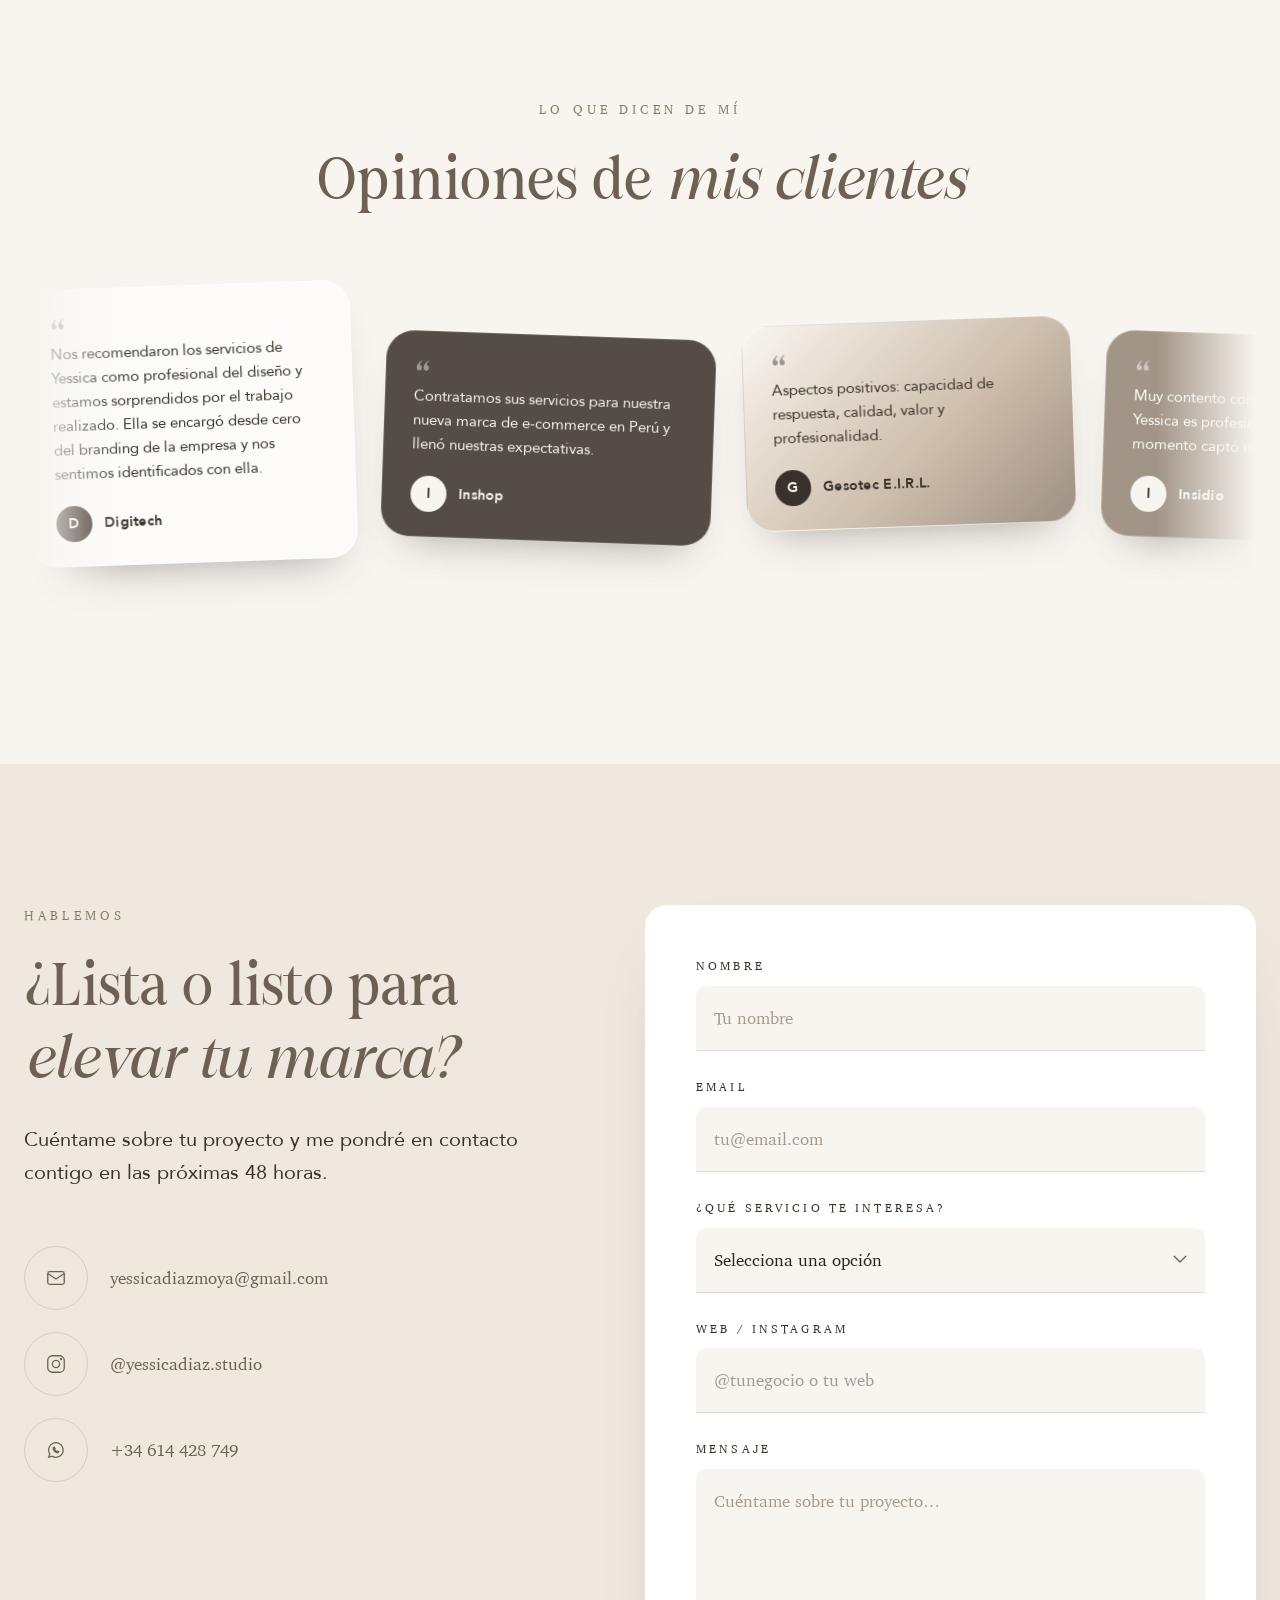
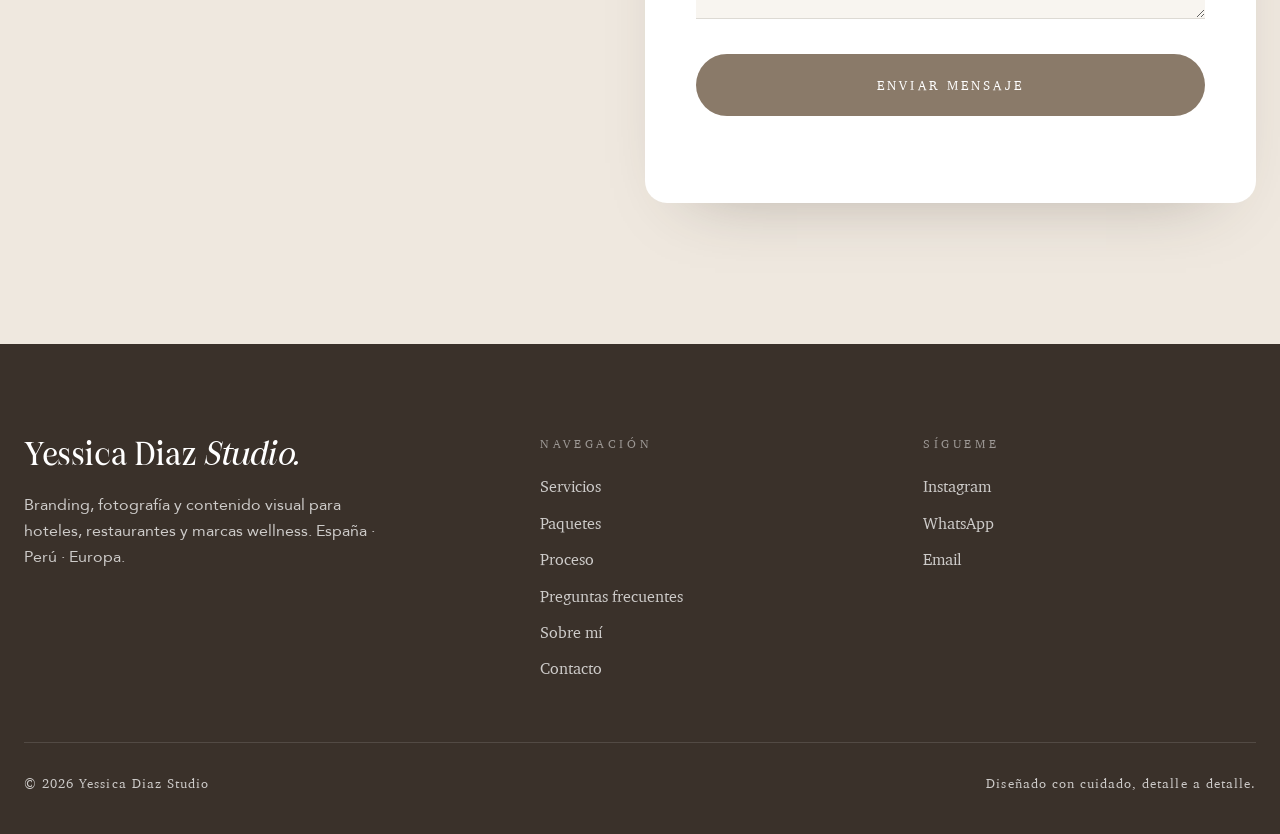
==== commit 11002ae9: "Flechas para subir y bajar" ====
--- a/index.html
+++ b/index.html
@@ -8,7 +8,7 @@
   <link rel="preload" href="FigoShiftz-Regular.woff2" as="font" type="font/woff2" crossorigin>
   <link rel="preload" href="FigoShiftz-Italic.woff2" as="font" type="font/woff2" crossorigin>
   <link rel="preload" href="portada.jpg" as="image">
-  <link rel="stylesheet" href="styles.css?v=12">
+  <link rel="stylesheet" href="styles.css?v=13">
 </head>
 <body>
 
@@ -34,6 +34,12 @@
   <a href="https://wa.me/34614428749" class="wa-float" target="_blank" rel="noopener" aria-label="Escríbeme por WhatsApp">
     <svg viewBox="0 0 24 24"><path d="M4 20l1.2-3.6A8 8 0 1112 20a8 8 0 01-4.2-1.2L4 20z"/><path d="M9 9.5c0 2.5 2 5 5 5.5l1-1.2-1.6-.8-.8.8c-1-.4-1.9-1.3-2.3-2.3l.8-.8-.8-1.6L9 9.5z"/></svg>
   </a>
+
+  <!-- Flechas para subir y bajar -->
+  <div class="scroll-nav" id="scrollNav">
+    <button type="button" class="scroll-nav__btn" id="scrollUp" aria-label="Subir al inicio"><svg viewBox="0 0 24 24"><path d="M6 14l6-6 6 6"/></svg></button>
+    <button type="button" class="scroll-nav__btn" id="scrollDown" aria-label="Bajar a la siguiente sección"><svg viewBox="0 0 24 24"><path d="M6 10l6 6 6-6"/></svg></button>
+  </div>
 
   <!-- ============ HERO ============ -->
   <section class="hero" id="inicio">
@@ -491,6 +497,23 @@
       if ([...sel.options].some(o => o.value === a.dataset.servicio)) sel.value = a.dataset.servicio;
     }));
 
+    // Flechas: subir al inicio / bajar a la siguiente sección
+    const upBtn = document.getElementById('scrollUp');
+    const downBtn = document.getElementById('scrollDown');
+    const secciones = [...document.querySelectorAll('section, footer')];
+    const actualizarFlechas = () => {
+      const y = window.scrollY;
+      const fin = document.documentElement.scrollHeight - window.innerHeight;
+      upBtn.classList.toggle('is-hidden', y < 300);
+      downBtn.classList.toggle('is-hidden', y > fin - 40);
+    };
+    window.addEventListener('scroll', actualizarFlechas, { passive: true }); actualizarFlechas();
+    upBtn.addEventListener('click', () => window.scrollTo({ top: 0, behavior: 'smooth' }));
+    downBtn.addEventListener('click', () => {
+      const sig = secciones.find(s => s.getBoundingClientRect().top > 90);
+      window.scrollTo({ top: sig ? sig.getBoundingClientRect().top + window.scrollY - 70 : document.documentElement.scrollHeight, behavior: 'smooth' });
+    });
+
     // Aparición suave al hacer scroll
     const io = new IntersectionObserver(entries => entries.forEach(e => {
       if (e.isIntersecting) { e.target.classList.add('is-visible'); io.unobserve(e.target); }
--- a/styles.css
+++ b/styles.css
@@ -418,6 +418,26 @@
 .wa-float:hover { transform: translateY(-3px); background: var(--taupe-dark); }
 .wa-float svg { width: 26px; height: 26px; stroke: currentColor; fill: none; stroke-width: 1.5; }
 .nav.is-open ~ .wa-float { opacity: 0; pointer-events: none; }
+
+/* ============ FLECHAS SUBIR / BAJAR ============ */
+.scroll-nav {
+  position: fixed; right: 26px; bottom: 96px; z-index: 40;
+  display: flex; flex-direction: column; gap: 6px; padding: 6px;
+  background: rgba(255,255,255,.85); -webkit-backdrop-filter: blur(10px); backdrop-filter: blur(10px);
+  border: 1px solid var(--line); border-radius: 999px;
+  box-shadow: 0 14px 30px -14px rgba(58,49,42,.45);
+  transition: opacity .3s;
+}
+.scroll-nav__btn {
+  width: 38px; height: 38px; border-radius: 50%; border: 0; padding: 0; cursor: pointer;
+  background: transparent; color: var(--taupe-dark); display: grid; place-items: center;
+  transition: background .3s, color .3s, opacity .3s, height .3s;
+}
+.scroll-nav__btn:hover { background: var(--taupe); color: var(--white); }
+.scroll-nav__btn svg { width: 20px; height: 20px; stroke: currentColor; fill: none; stroke-width: 1.8; stroke-linecap: round; stroke-linejoin: round; }
+.scroll-nav__btn.is-hidden { opacity: 0; height: 0; pointer-events: none; }
+.scroll-nav:has(.is-hidden + .is-hidden) { opacity: 0; }
+.nav.is-open ~ .scroll-nav { opacity: 0; pointer-events: none; }
 
 /* ============ ANIMACIÓN DE ENTRADA ============ */
 .reveal { opacity: 0; transform: translateY(30px); transition: opacity 1s ease, transform 1s ease; }
@@ -502,6 +522,7 @@
   .footer { padding: 64px 0 90px; }
   .footer .logo { font-size: 32px; }
   .wa-float { right: 16px; bottom: 16px; width: 54px; height: 54px; }
+  .scroll-nav { right: 18px; bottom: 82px; }
   .services, .sectors { grid-template-columns: 1fr; }
   .review { width: 270px; padding: 24px 22px 20px; }
   .reviews-group { gap: 20px; padding-right: 20px; }
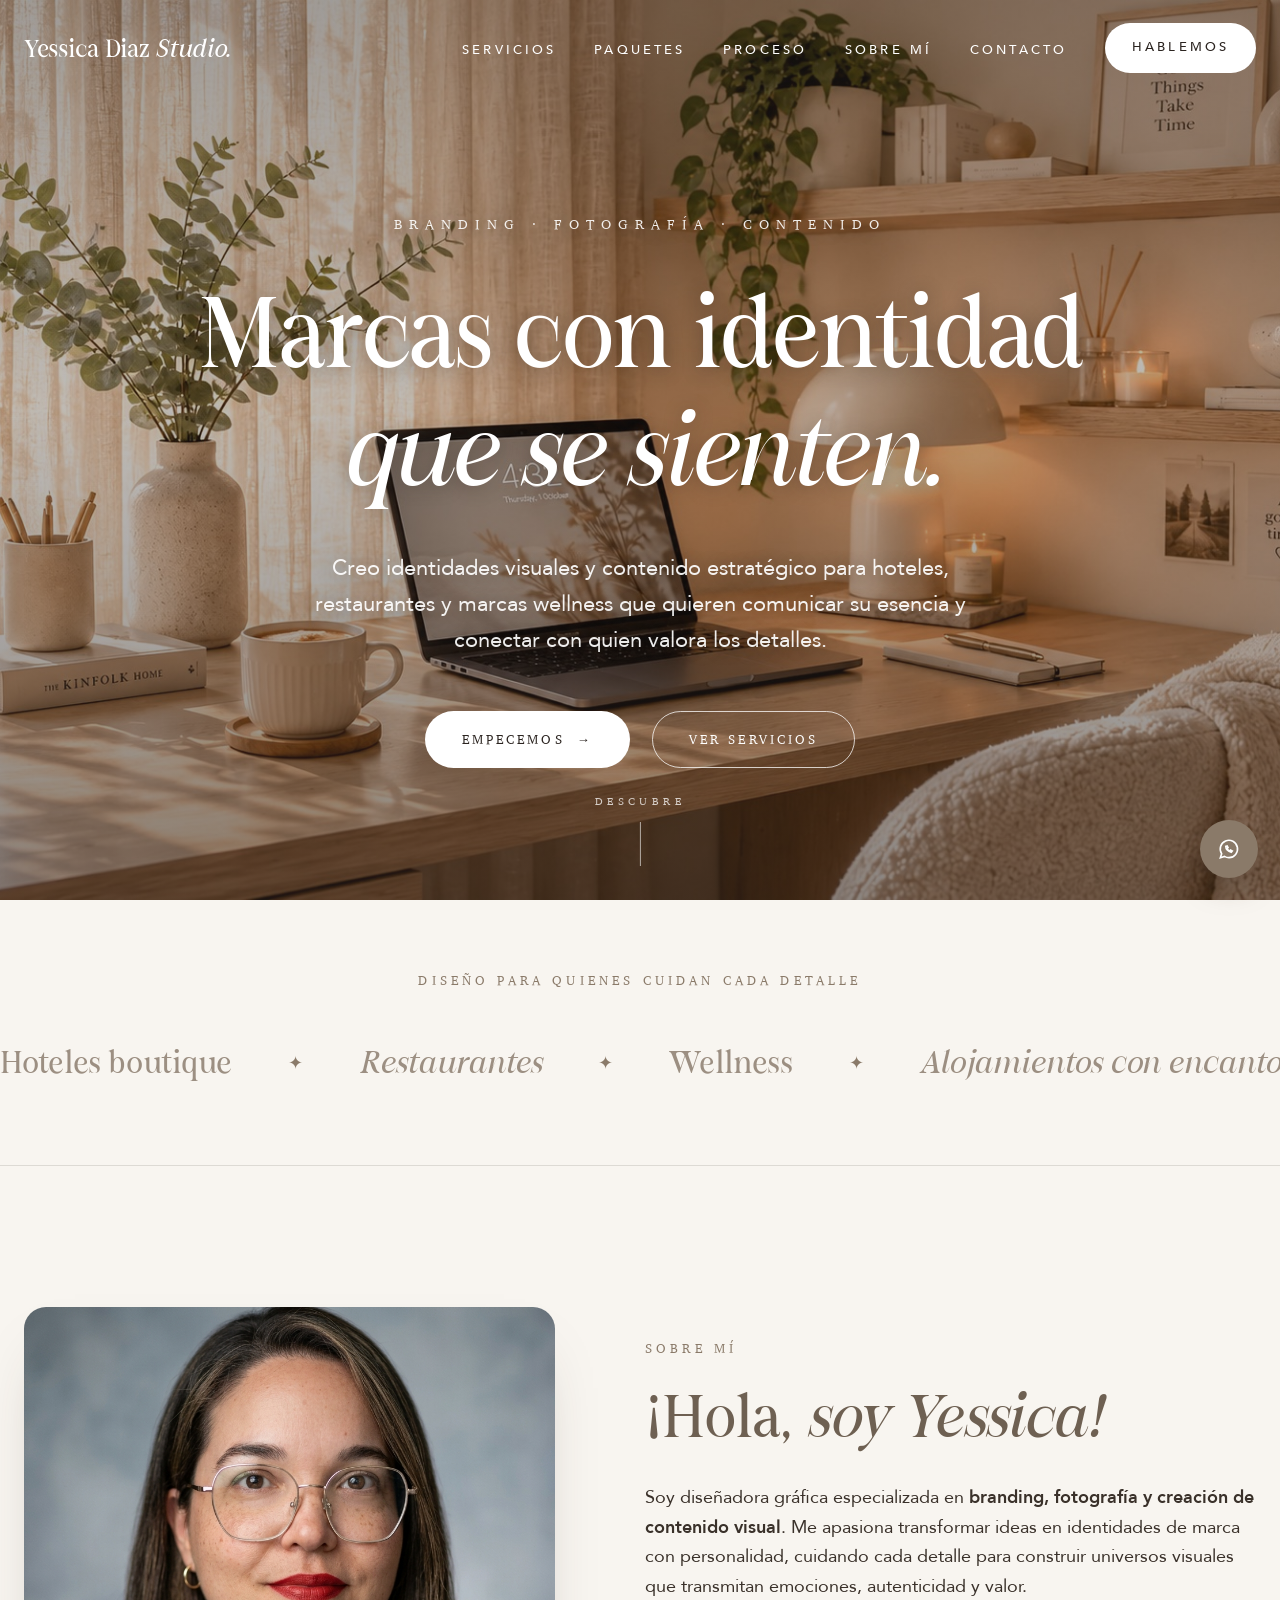
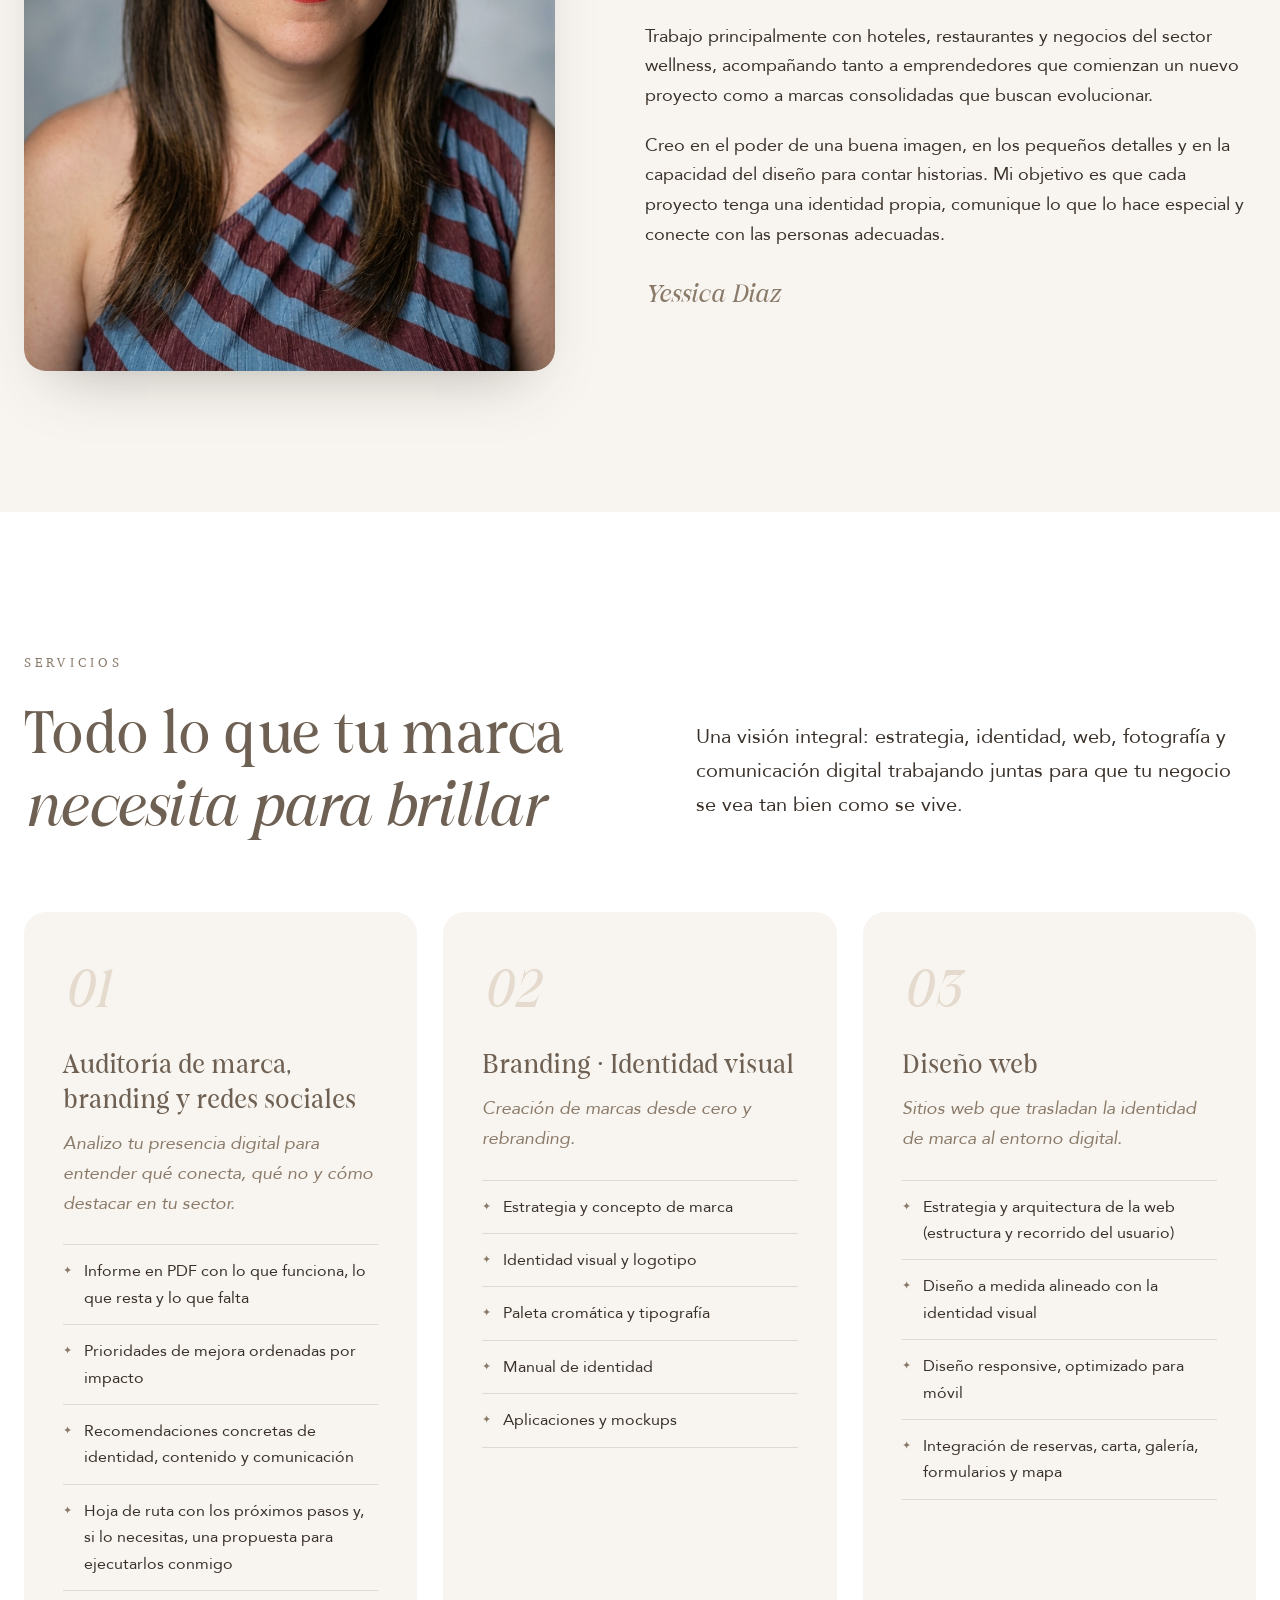
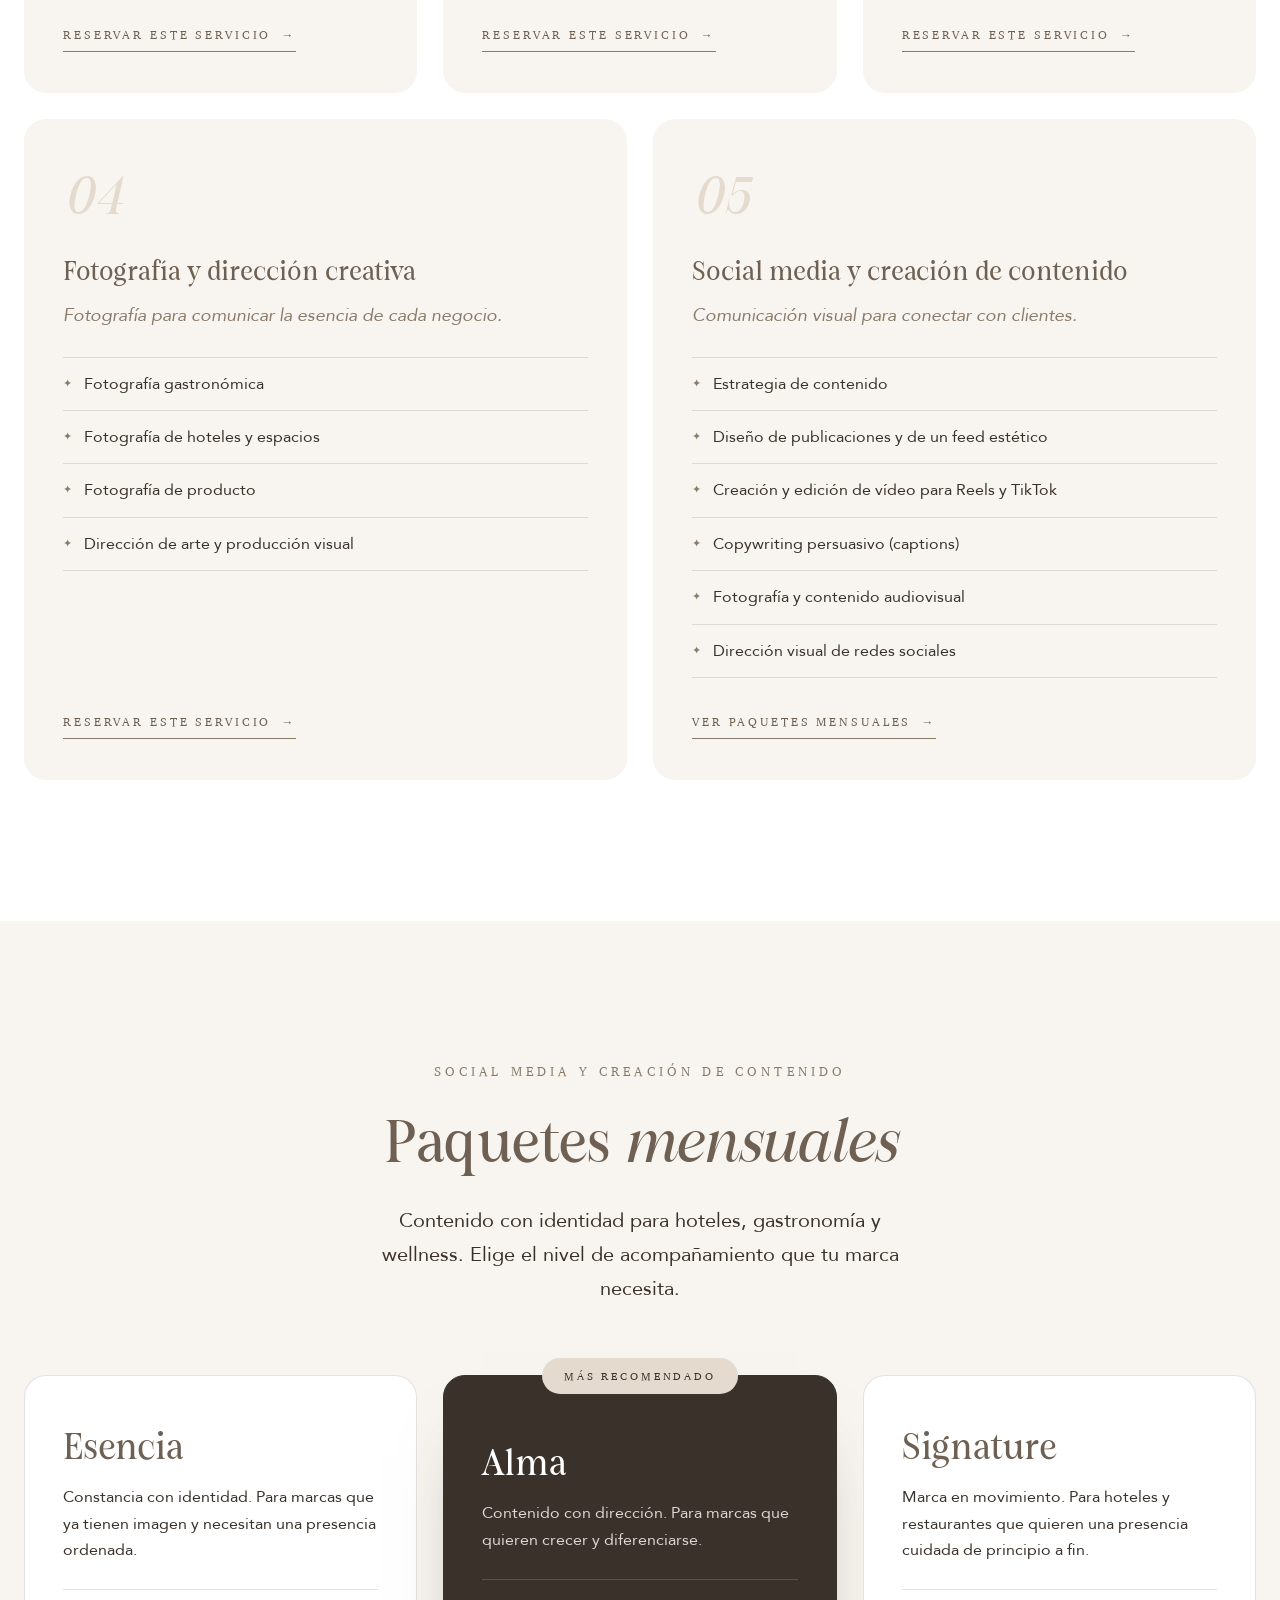
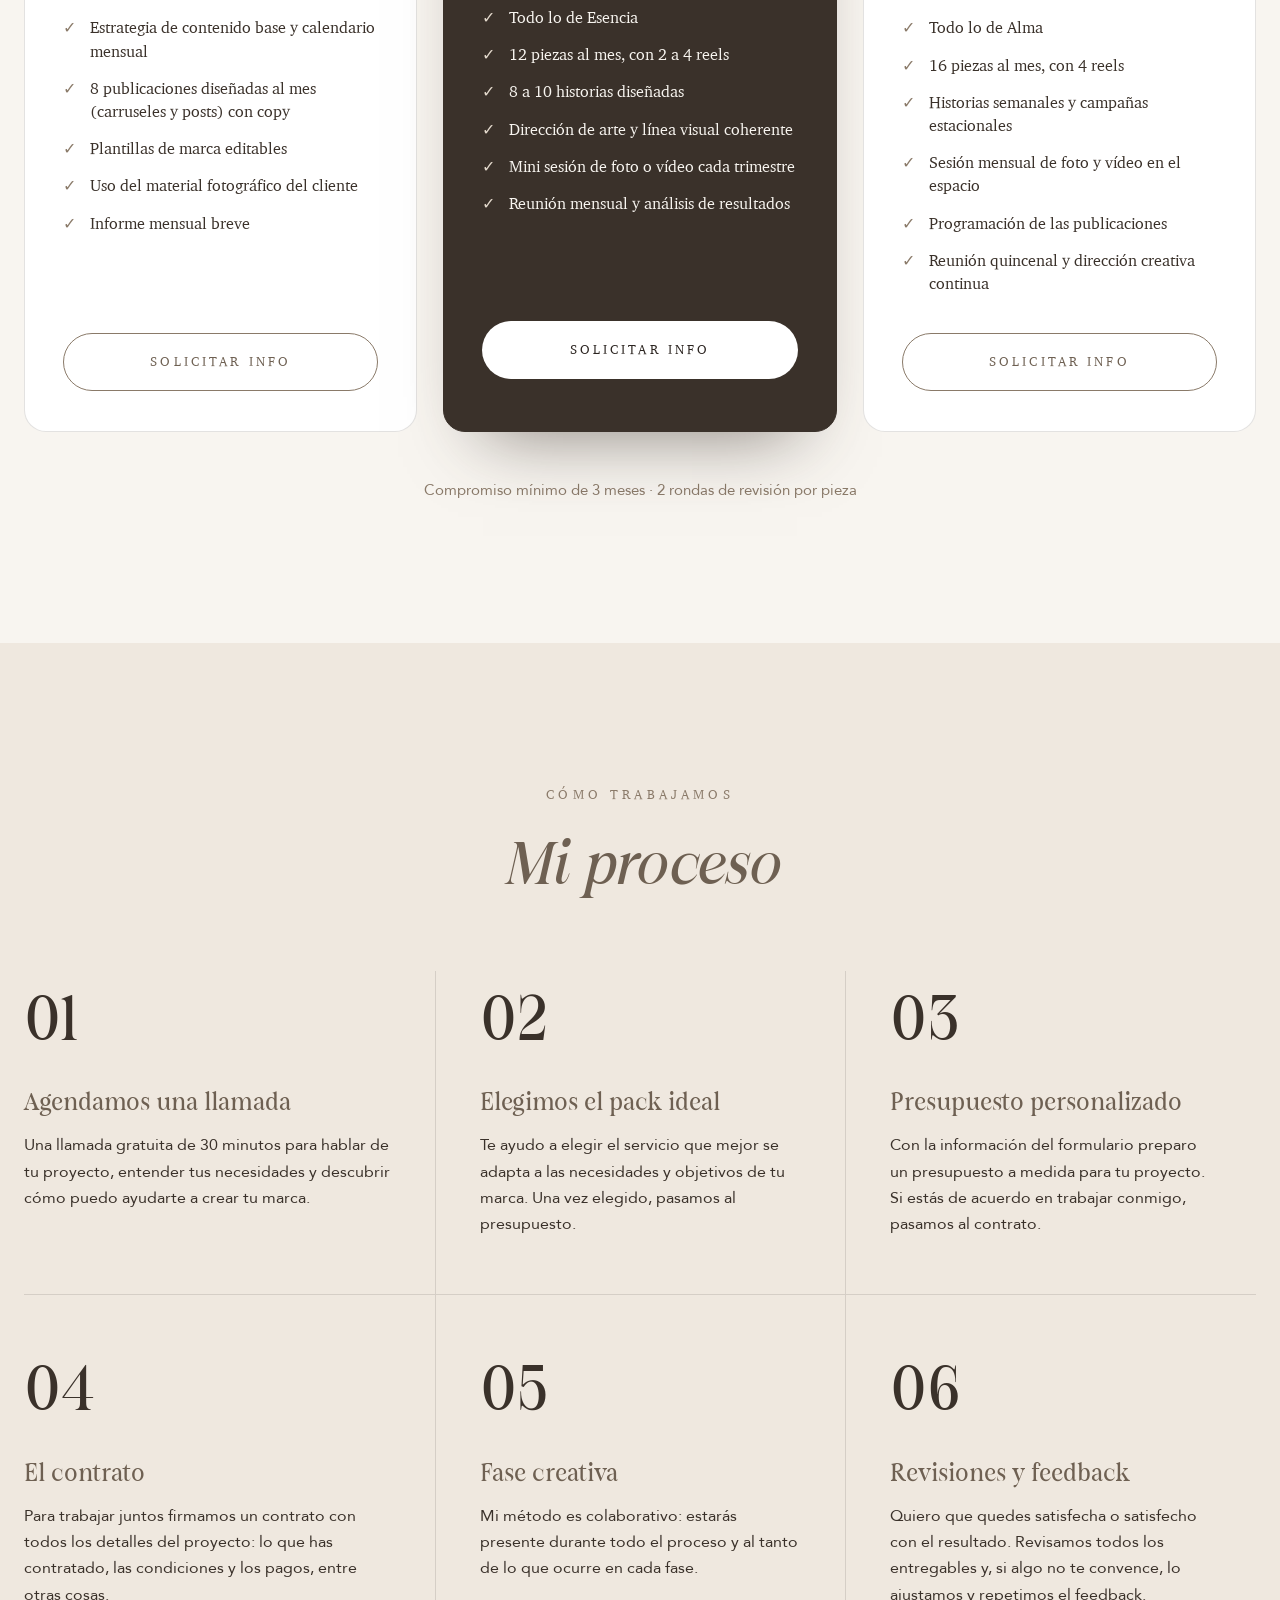
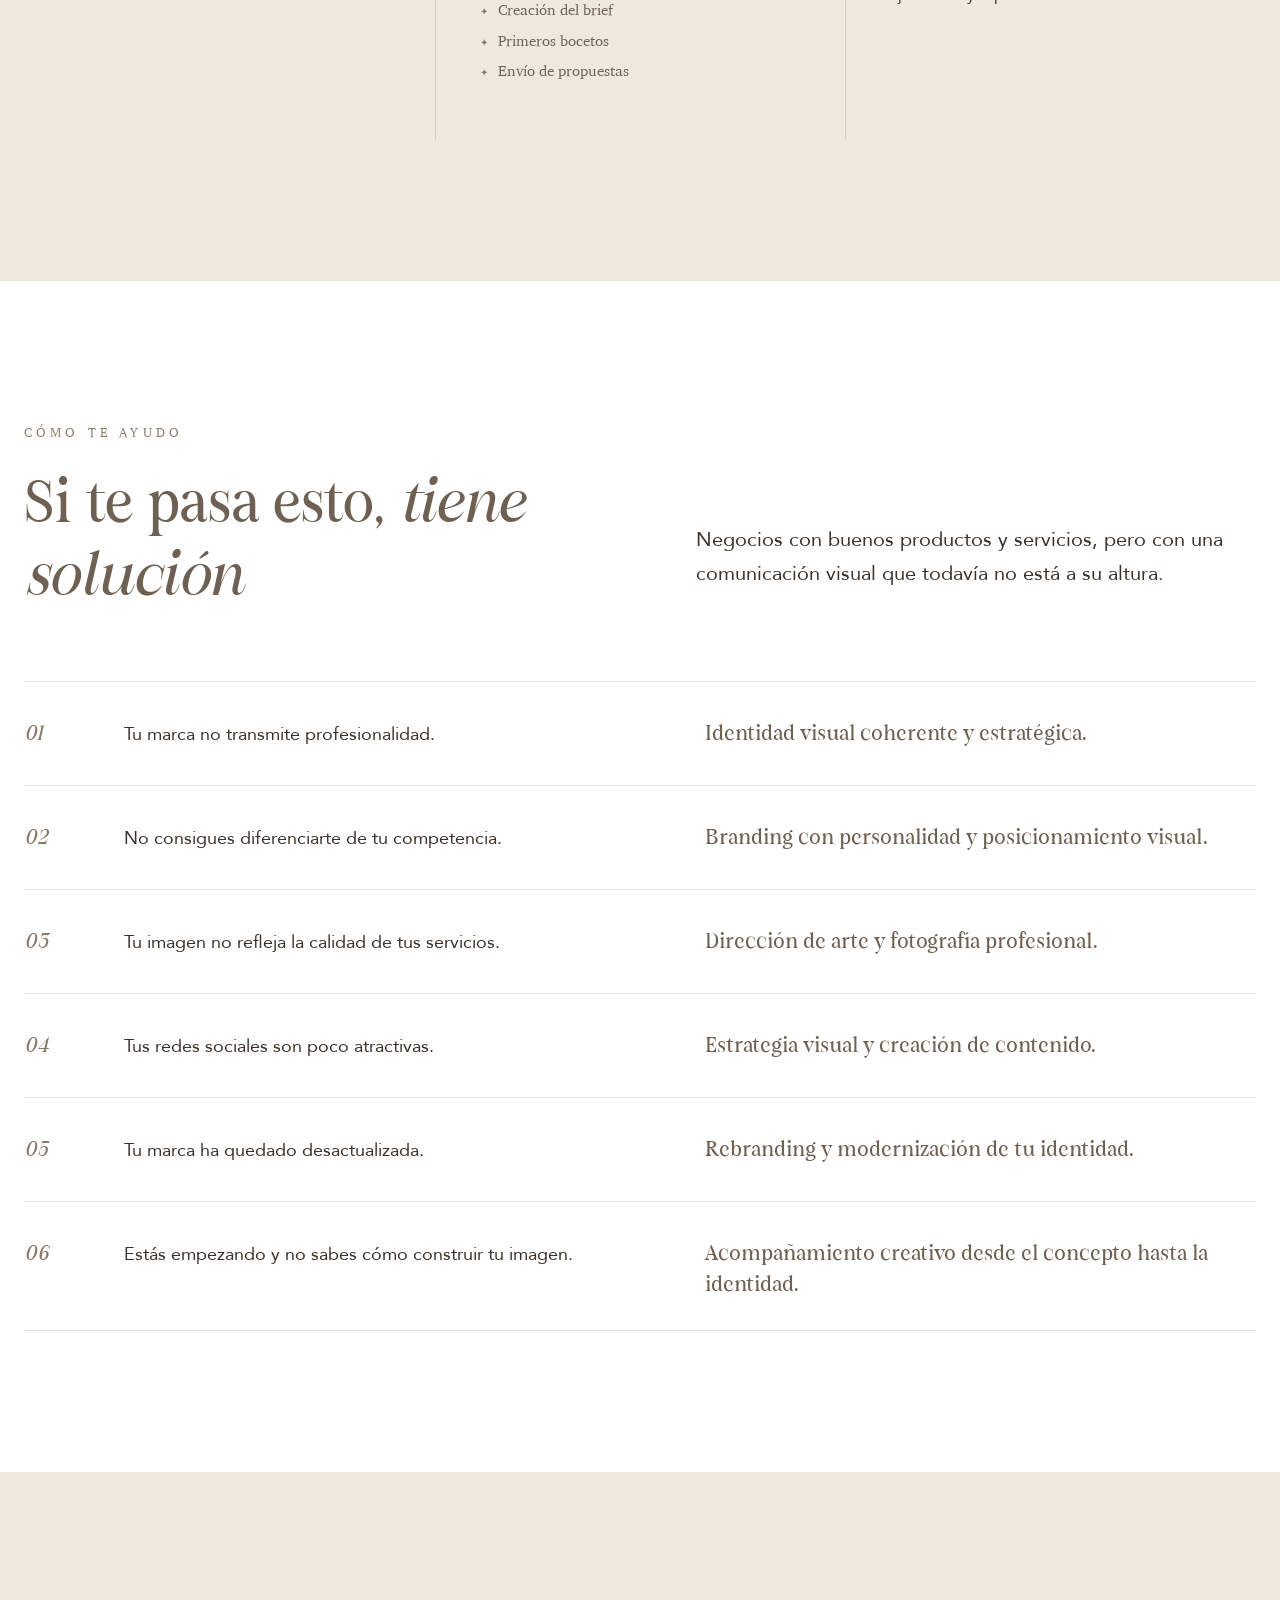
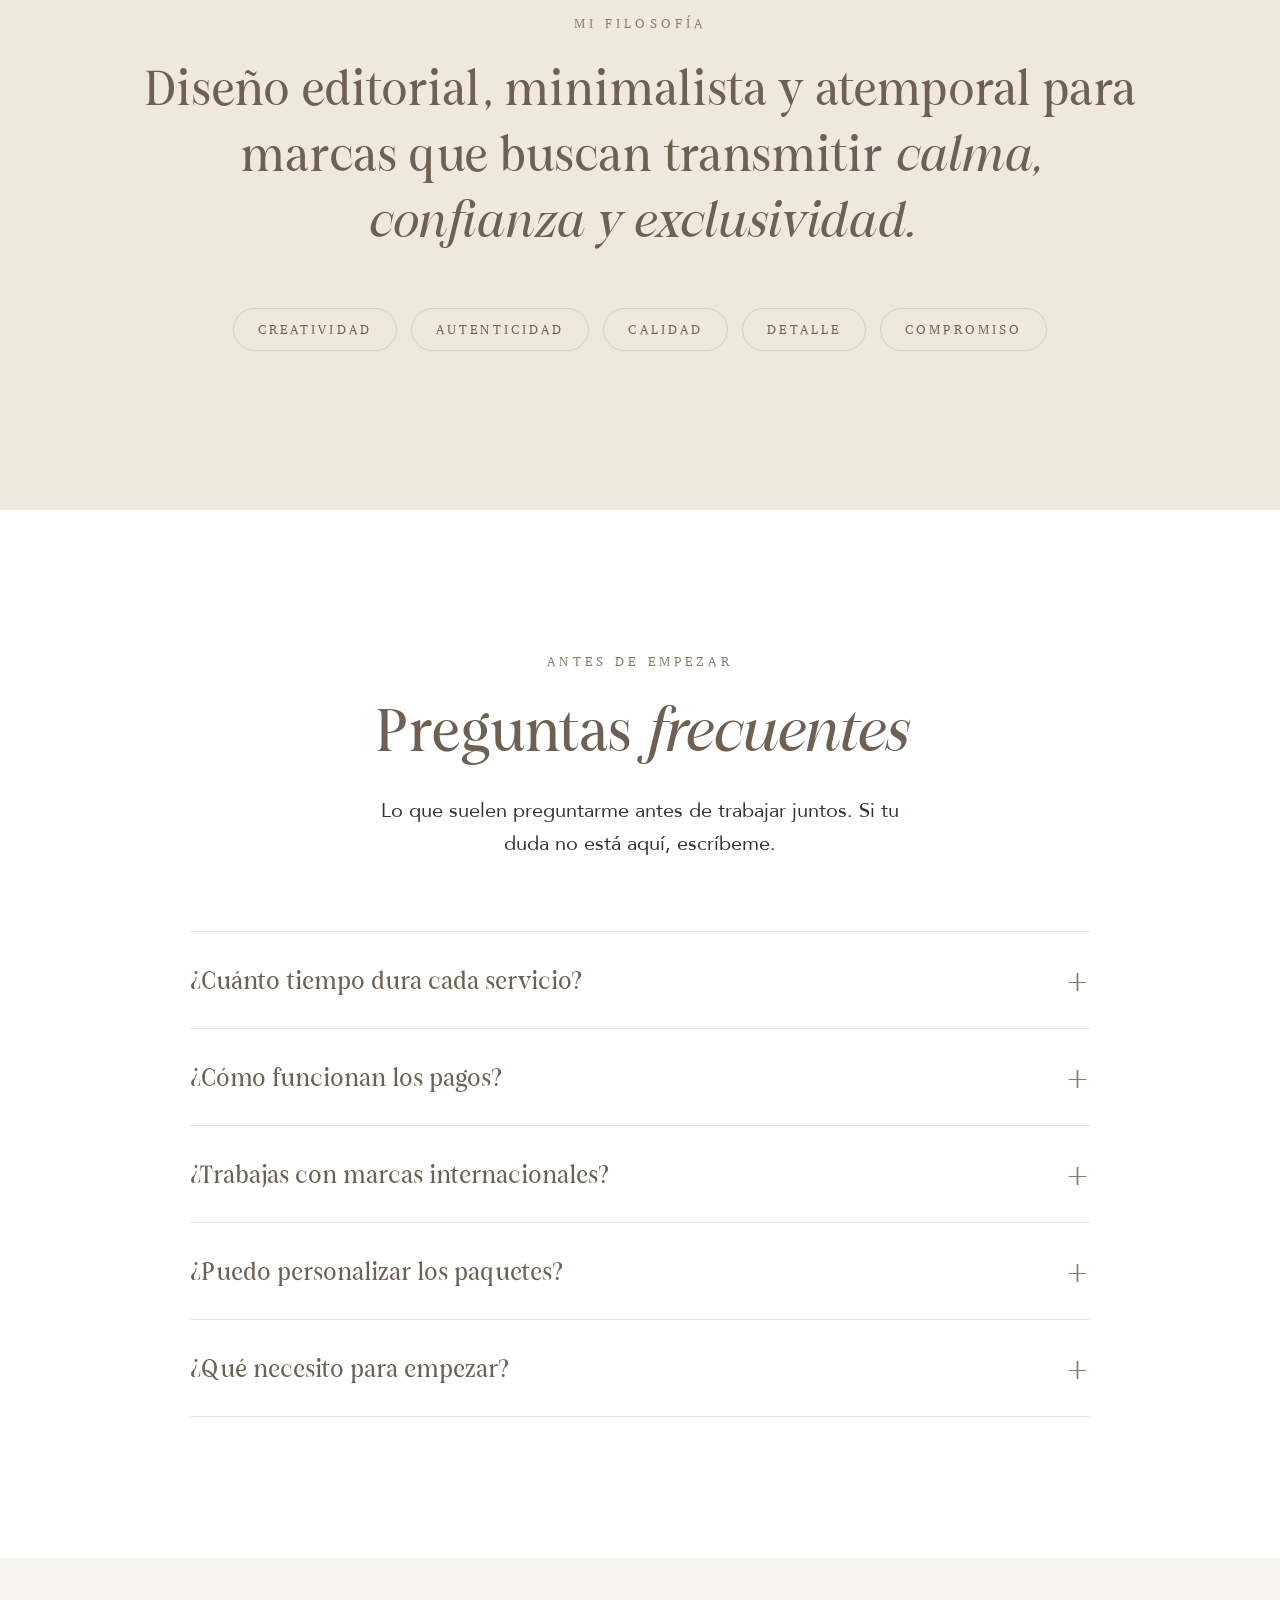
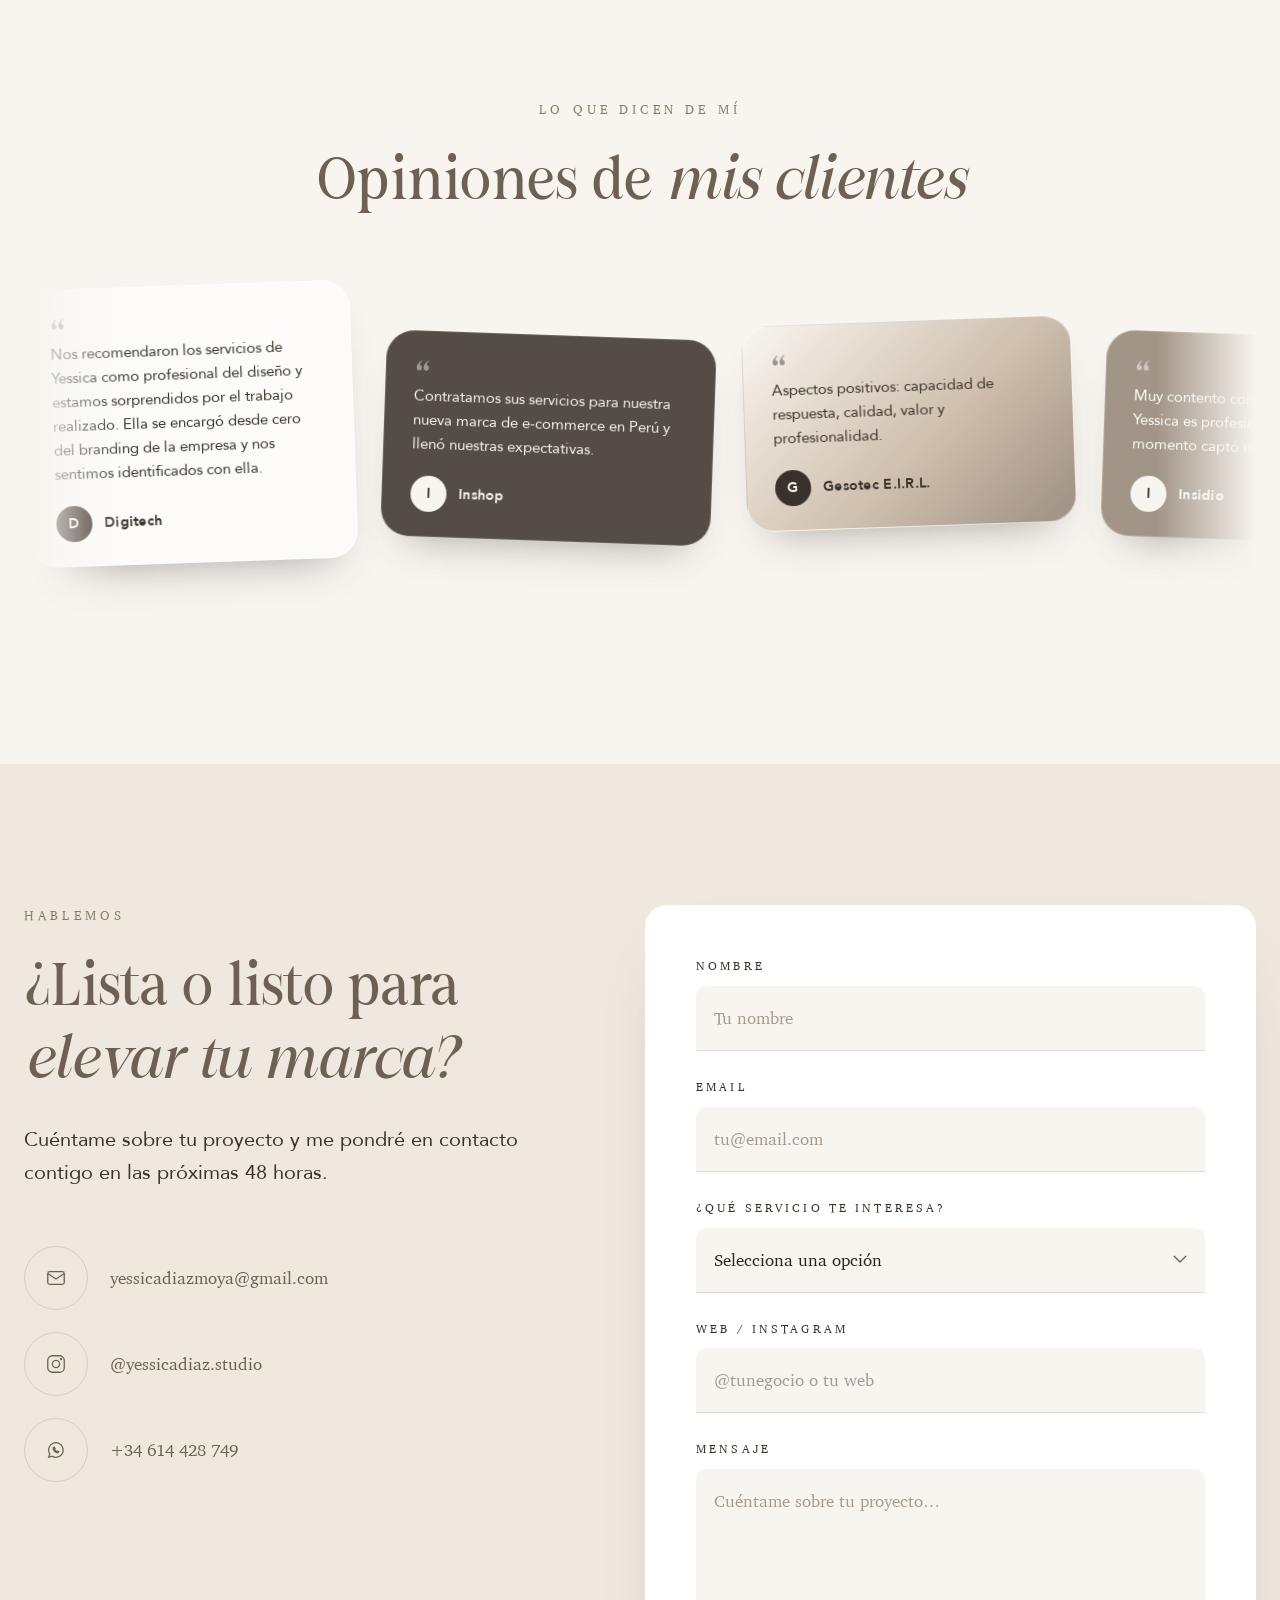
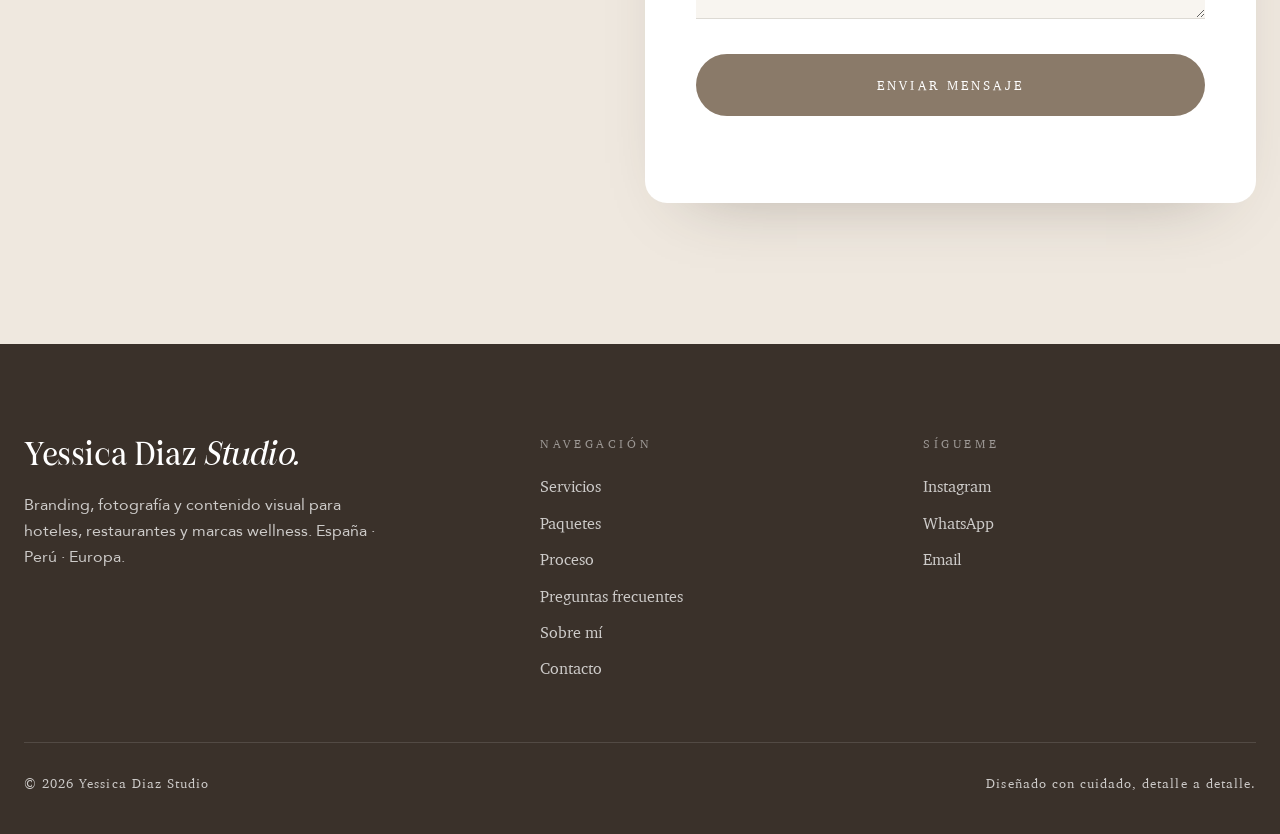
==== commit 3ae79afb: "Flechas más discretas y ocultas en la portada" ====
--- a/index.html
+++ b/index.html
@@ -8,7 +8,7 @@
   <link rel="preload" href="FigoShiftz-Regular.woff2" as="font" type="font/woff2" crossorigin>
   <link rel="preload" href="FigoShiftz-Italic.woff2" as="font" type="font/woff2" crossorigin>
   <link rel="preload" href="portada.jpg" as="image">
-  <link rel="stylesheet" href="styles.css?v=13">
+  <link rel="stylesheet" href="styles.css?v=14">
 </head>
 <body>
 
@@ -504,7 +504,8 @@
     const actualizarFlechas = () => {
       const y = window.scrollY;
       const fin = document.documentElement.scrollHeight - window.innerHeight;
-      upBtn.classList.toggle('is-hidden', y < 300);
+      const hero = document.getElementById('inicio');
+      document.getElementById('scrollNav').classList.toggle('is-on', y > hero.offsetHeight * 0.8);
       downBtn.classList.toggle('is-hidden', y > fin - 40);
     };
     window.addEventListener('scroll', actualizarFlechas, { passive: true }); actualizarFlechas();
--- a/styles.css
+++ b/styles.css
@@ -419,24 +419,25 @@
 .wa-float svg { width: 26px; height: 26px; stroke: currentColor; fill: none; stroke-width: 1.5; }
 .nav.is-open ~ .wa-float { opacity: 0; pointer-events: none; }
 
-/* ============ FLECHAS SUBIR / BAJAR ============ */
+/* ============ FLECHAS SUBIR / BAJAR (discretas) ============ */
 .scroll-nav {
-  position: fixed; right: 26px; bottom: 96px; z-index: 40;
-  display: flex; flex-direction: column; gap: 6px; padding: 6px;
-  background: rgba(255,255,255,.85); -webkit-backdrop-filter: blur(10px); backdrop-filter: blur(10px);
-  border: 1px solid var(--line); border-radius: 999px;
-  box-shadow: 0 14px 30px -14px rgba(58,49,42,.45);
-  transition: opacity .3s;
-}
+  position: fixed; right: 14px; top: 50%; z-index: 40;
+  display: flex; flex-direction: column; gap: 2px; padding: 3px;
+  background: rgba(255,255,255,.28); -webkit-backdrop-filter: blur(8px); backdrop-filter: blur(8px);
+  border: 1px solid rgba(255,255,255,.4); border-radius: 999px;
+  opacity: 0; pointer-events: none; transform: translate(10px, -50%);
+  transition: opacity .4s, transform .4s, background .3s;
+}
+.scroll-nav.is-on { opacity: .6; pointer-events: auto; transform: translate(0, -50%); }
+.scroll-nav.is-on:hover { opacity: 1; background: rgba(255,255,255,.6); }
 .scroll-nav__btn {
-  width: 38px; height: 38px; border-radius: 50%; border: 0; padding: 0; cursor: pointer;
-  background: transparent; color: var(--taupe-dark); display: grid; place-items: center;
+  width: 24px; height: 24px; border-radius: 50%; border: 0; padding: 0; cursor: pointer;
+  background: transparent; color: var(--espresso); display: grid; place-items: center;
   transition: background .3s, color .3s, opacity .3s, height .3s;
 }
 .scroll-nav__btn:hover { background: var(--taupe); color: var(--white); }
-.scroll-nav__btn svg { width: 20px; height: 20px; stroke: currentColor; fill: none; stroke-width: 1.8; stroke-linecap: round; stroke-linejoin: round; }
+.scroll-nav__btn svg { width: 13px; height: 13px; stroke: currentColor; fill: none; stroke-width: 1.8; stroke-linecap: round; stroke-linejoin: round; }
 .scroll-nav__btn.is-hidden { opacity: 0; height: 0; pointer-events: none; }
-.scroll-nav:has(.is-hidden + .is-hidden) { opacity: 0; }
 .nav.is-open ~ .scroll-nav { opacity: 0; pointer-events: none; }
 
 /* ============ ANIMACIÓN DE ENTRADA ============ */
@@ -522,7 +523,8 @@
   .footer { padding: 64px 0 90px; }
   .footer .logo { font-size: 32px; }
   .wa-float { right: 16px; bottom: 16px; width: 54px; height: 54px; }
-  .scroll-nav { right: 18px; bottom: 82px; }
+  .scroll-nav { right: 3px; padding: 2px; }
+  .scroll-nav__btn { width: 22px; height: 22px; }
   .services, .sectors { grid-template-columns: 1fr; }
   .review { width: 270px; padding: 24px 22px 20px; }
   .reviews-group { gap: 20px; padding-right: 20px; }
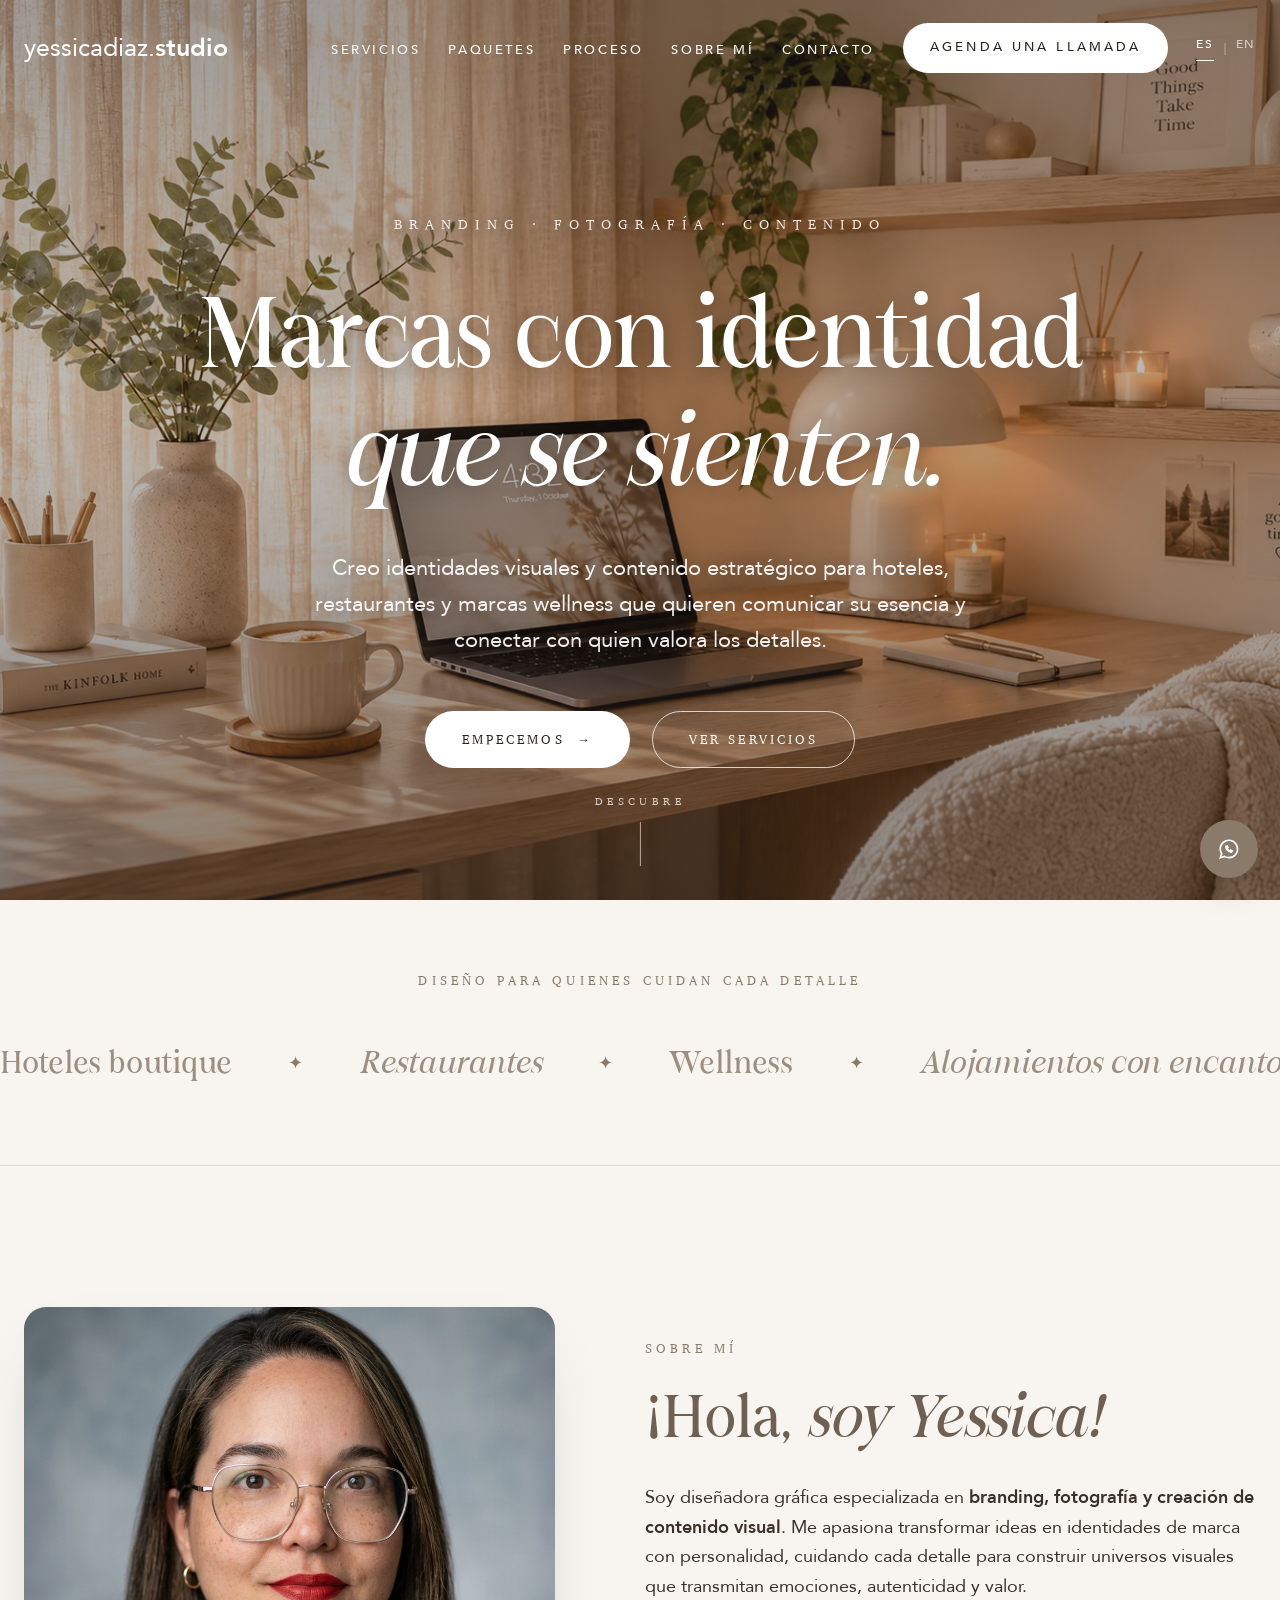
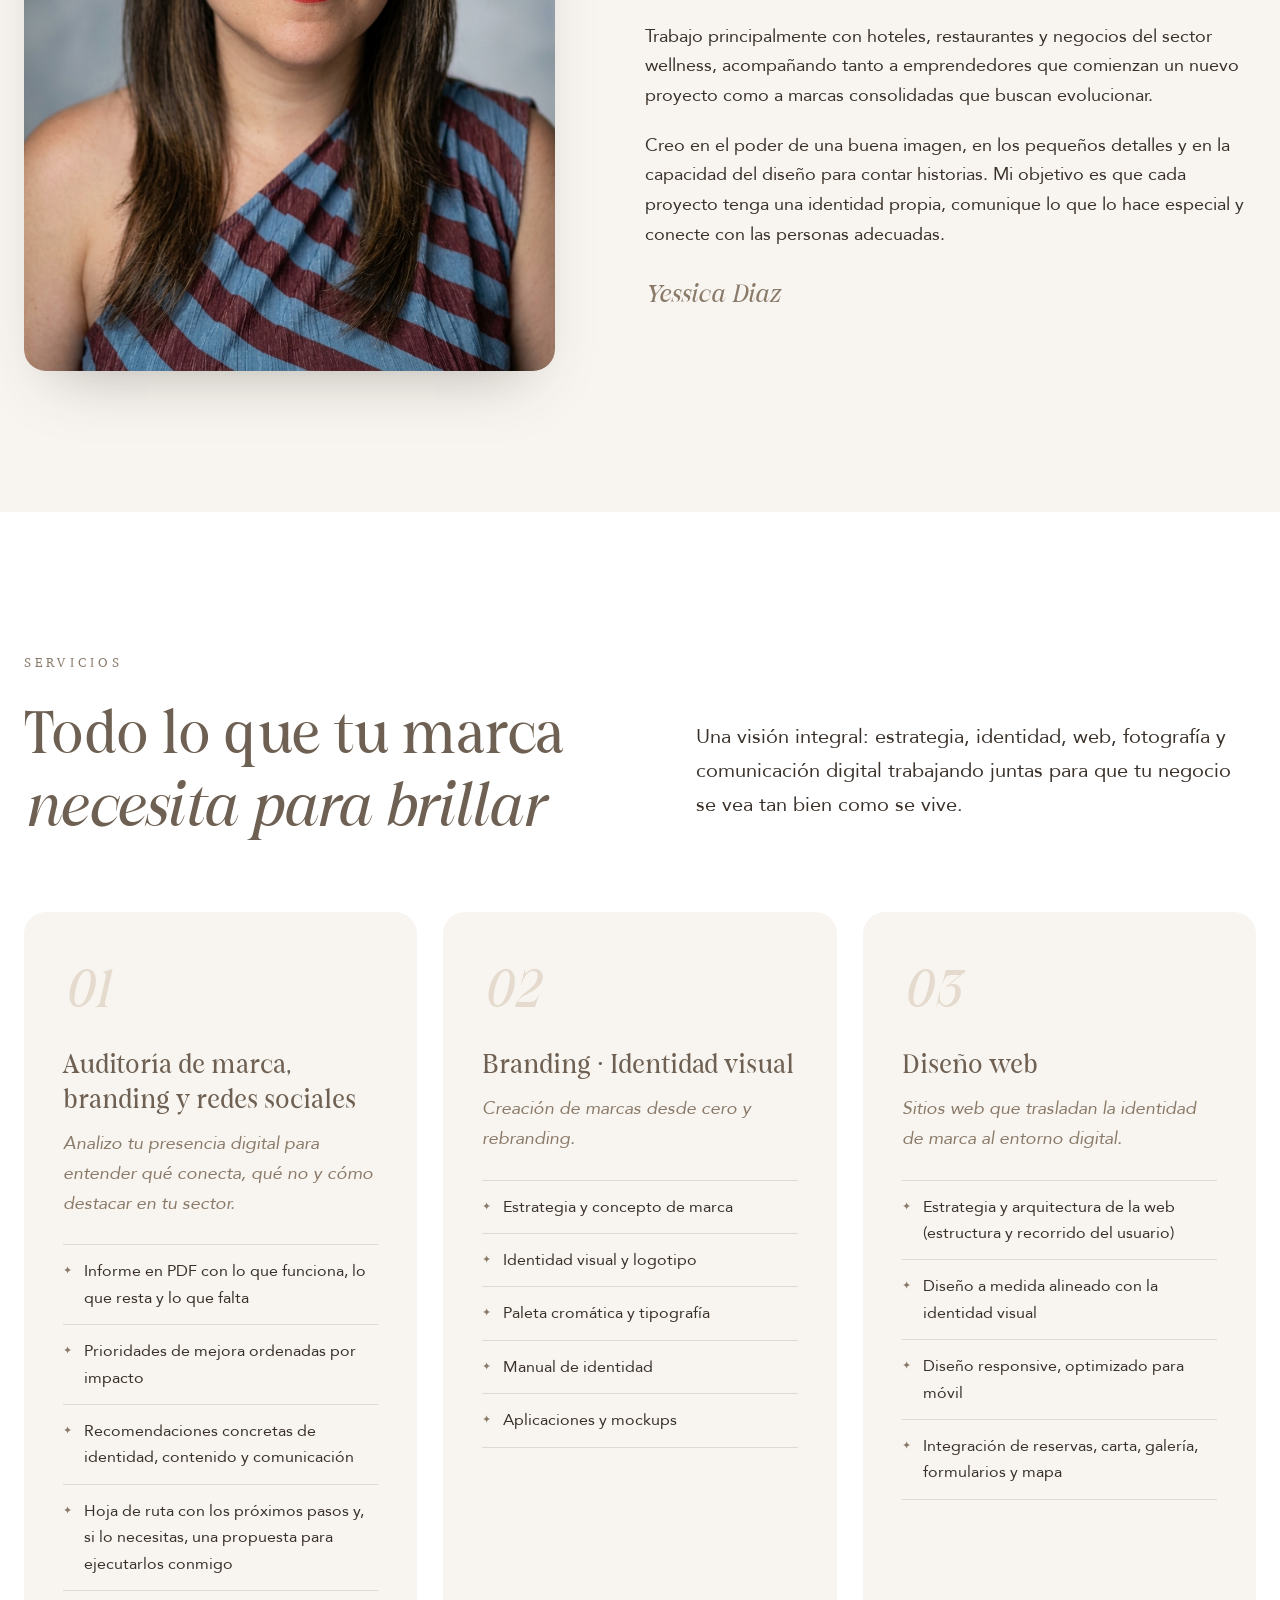
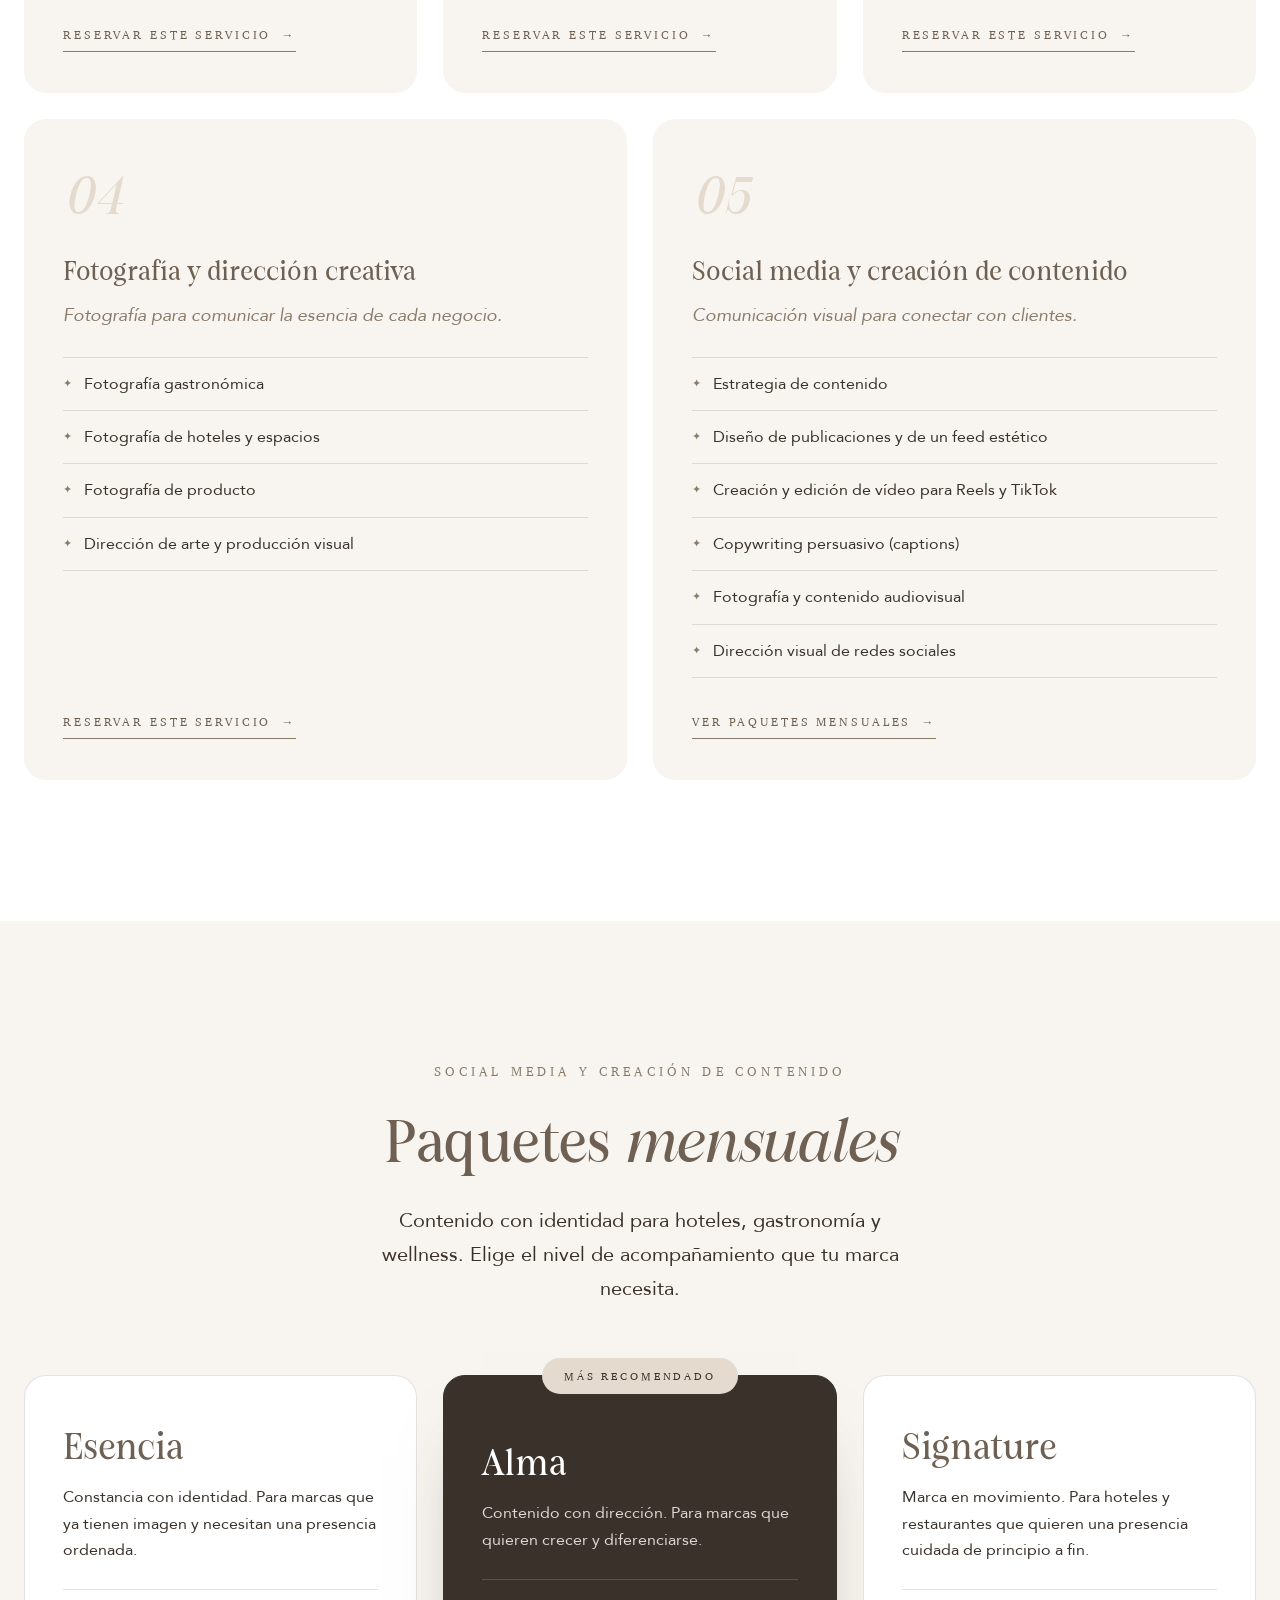
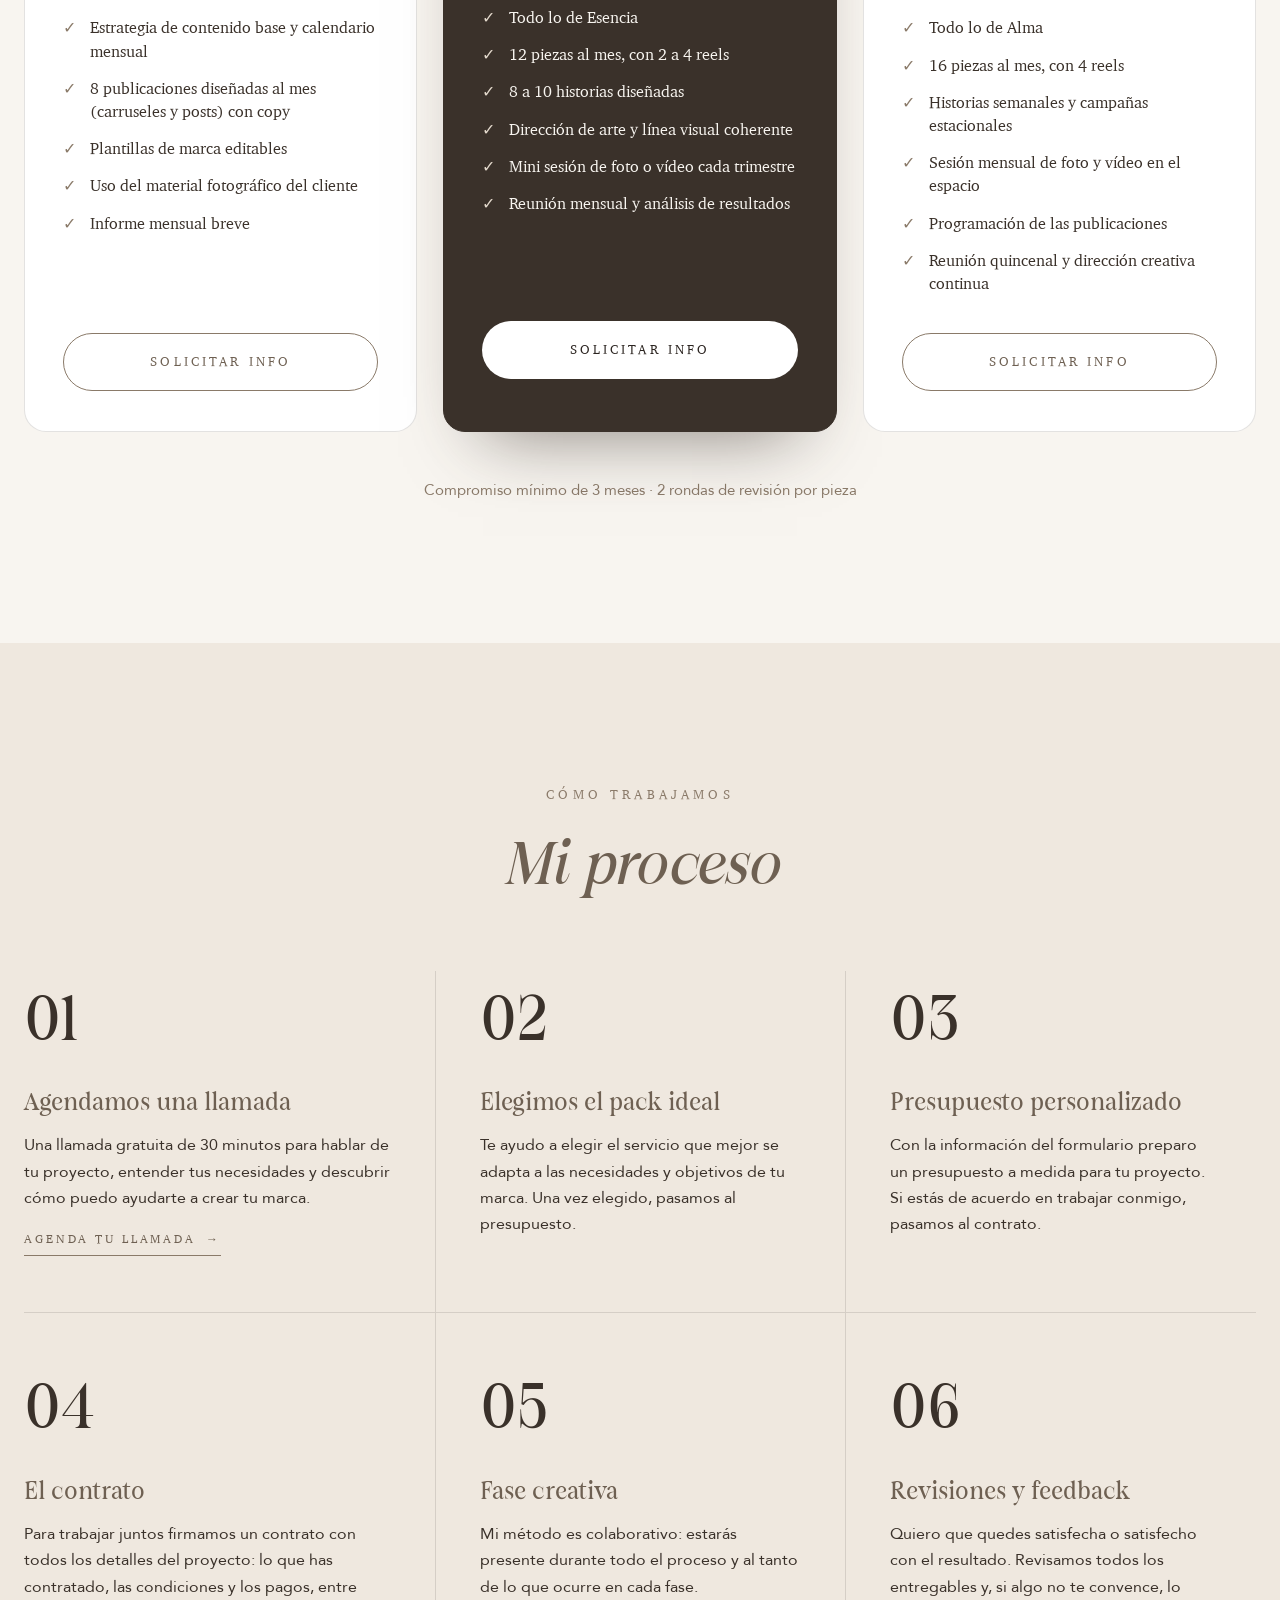
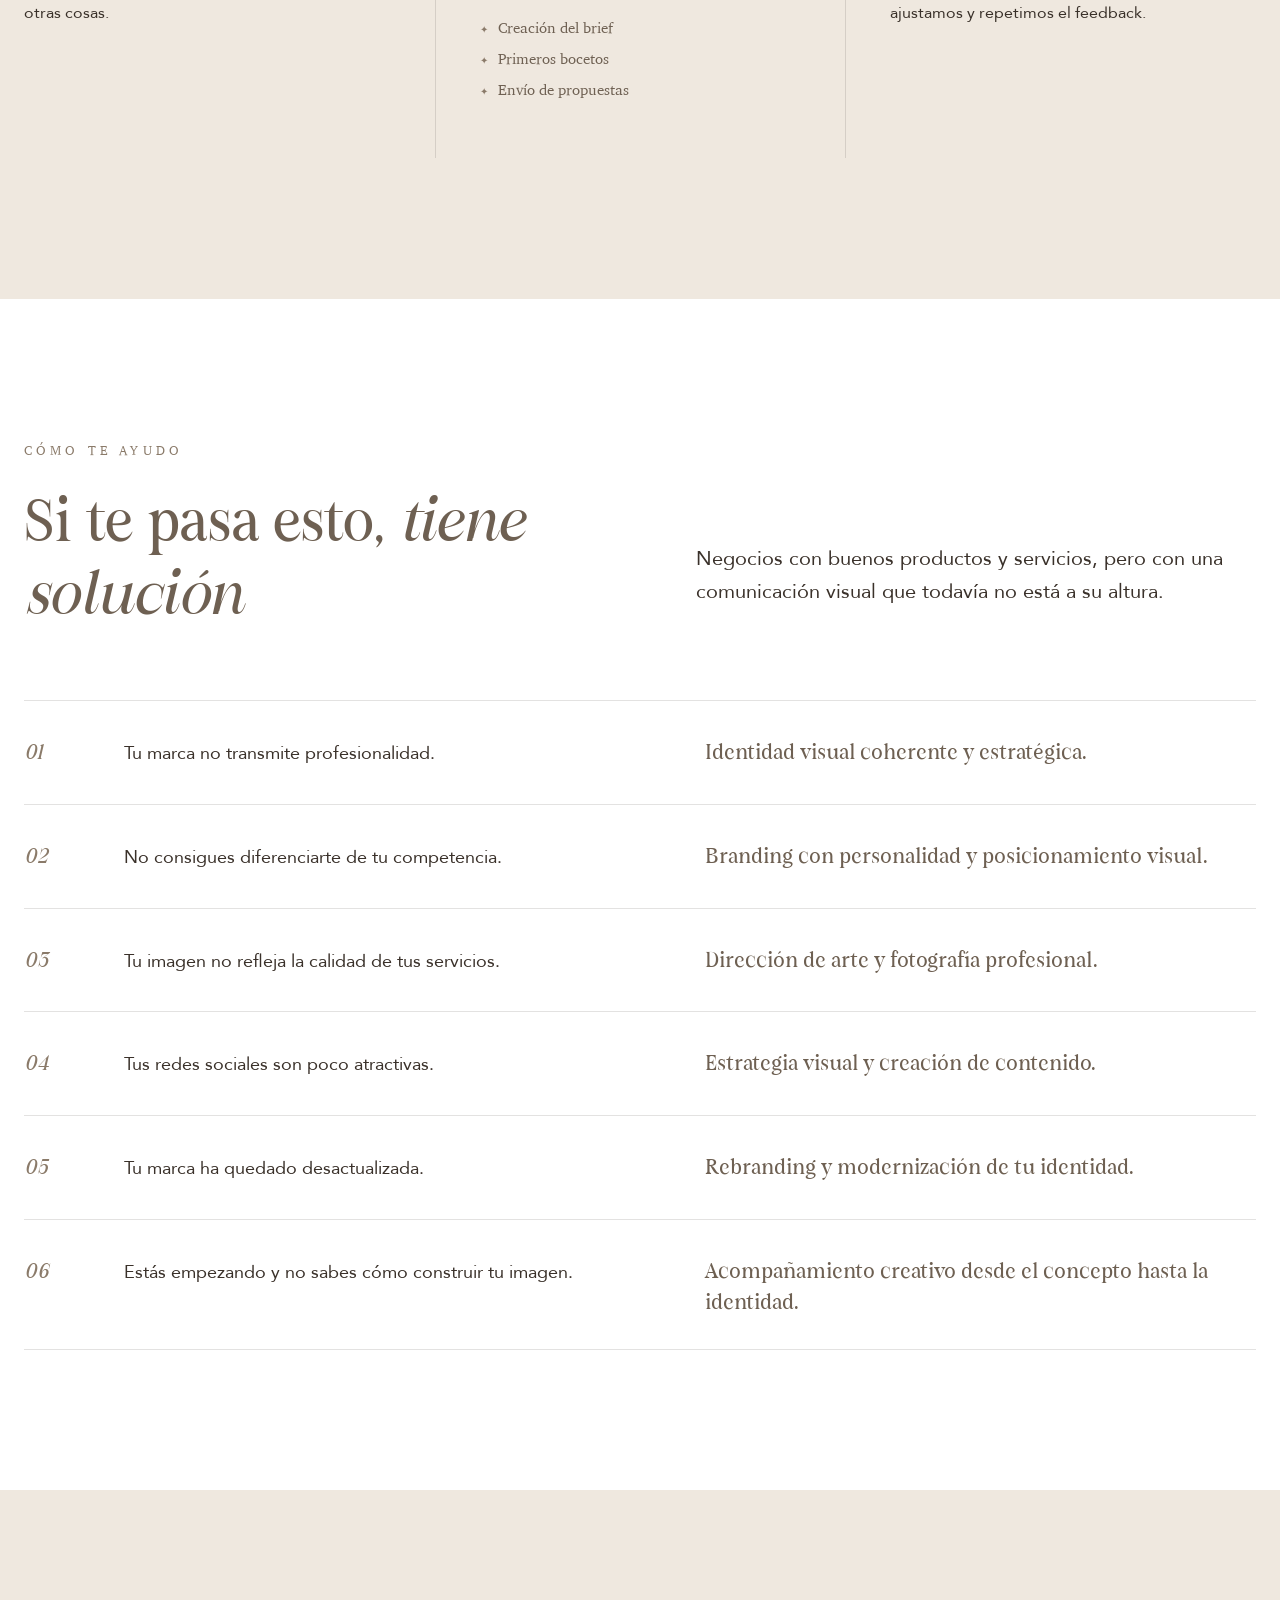
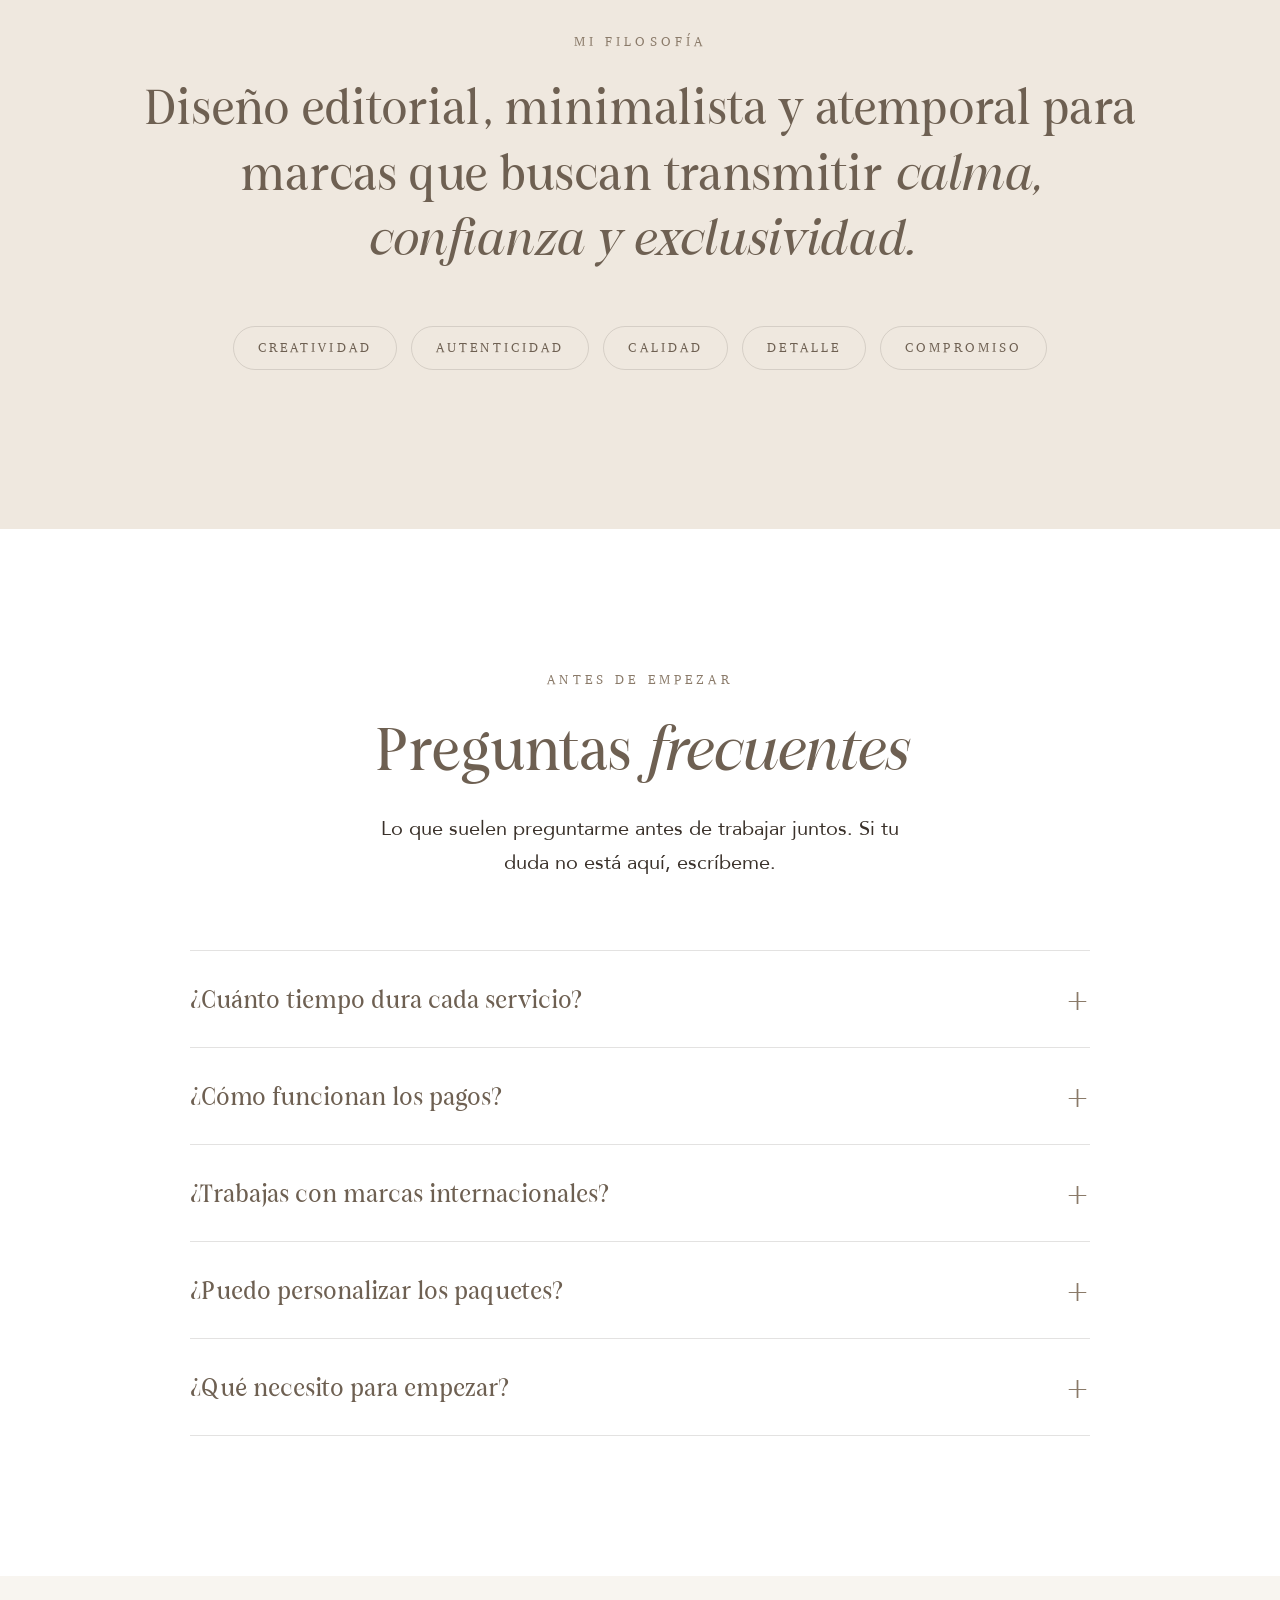
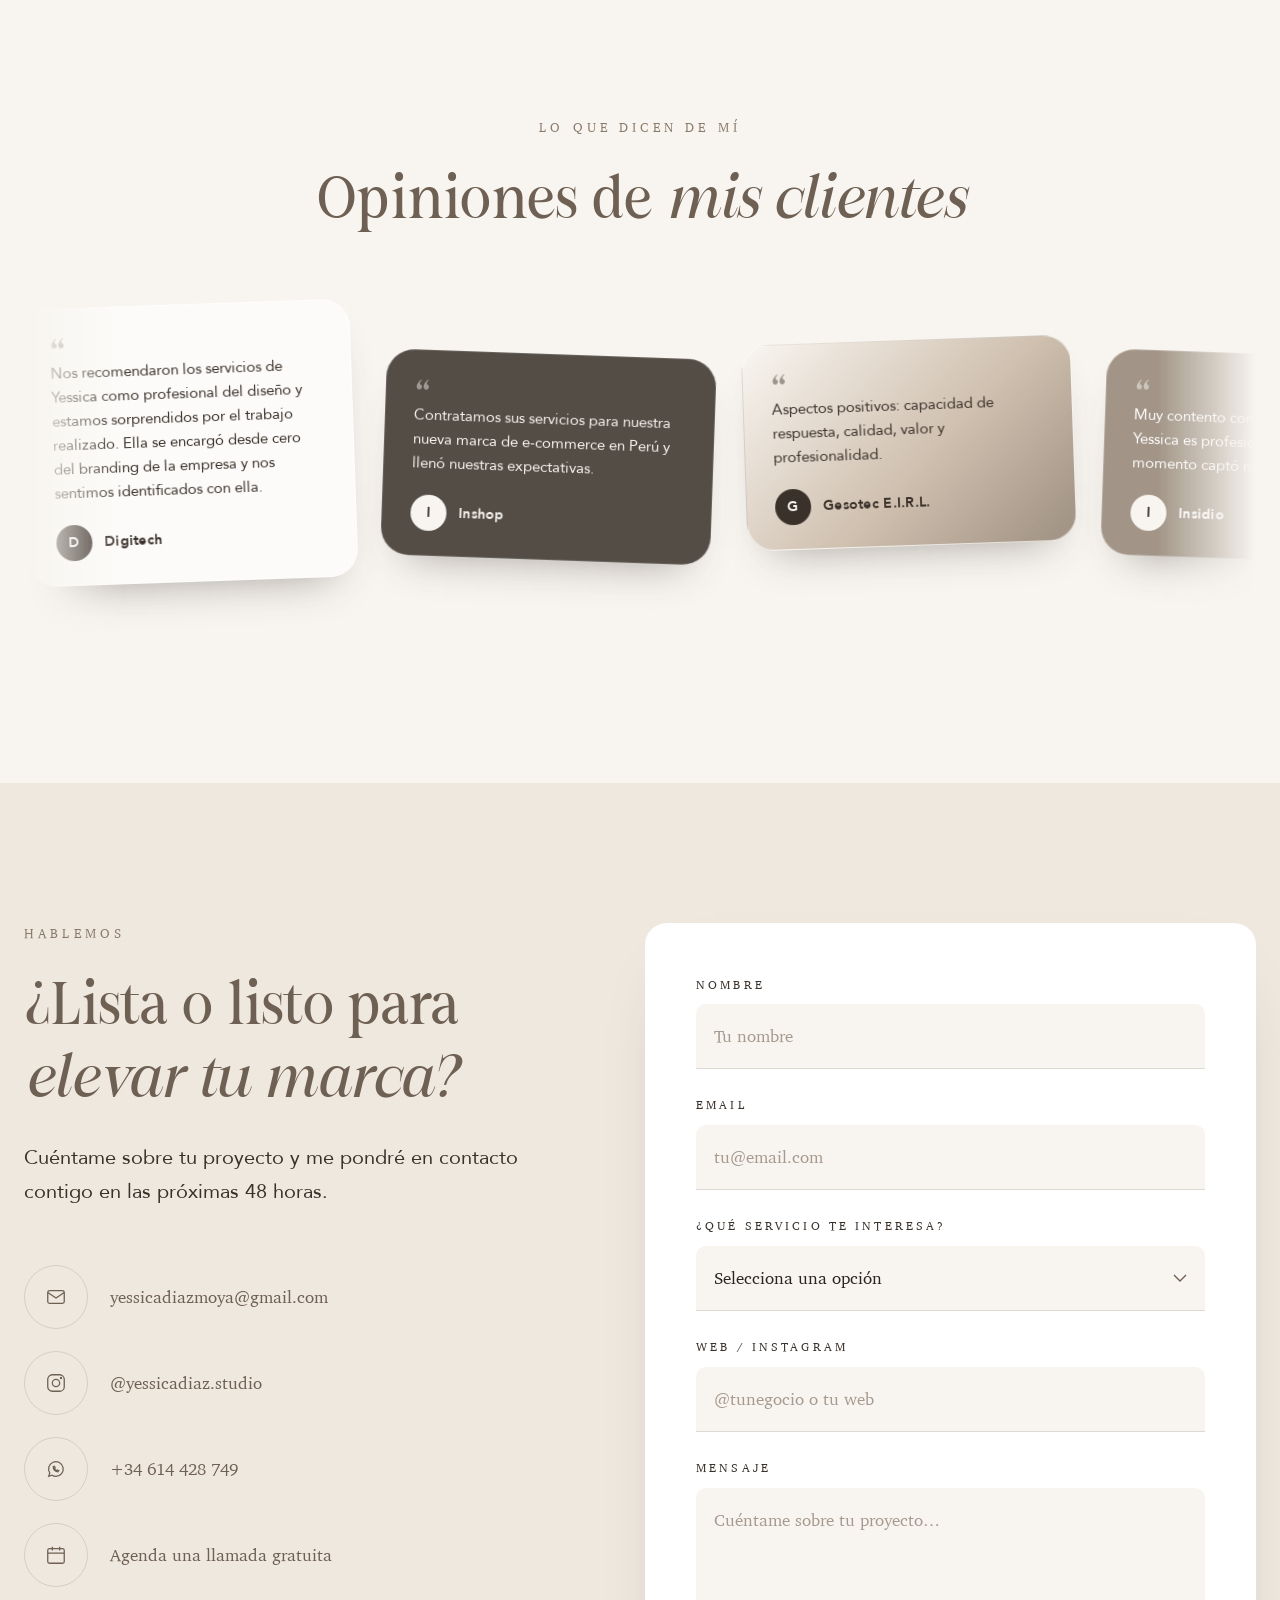
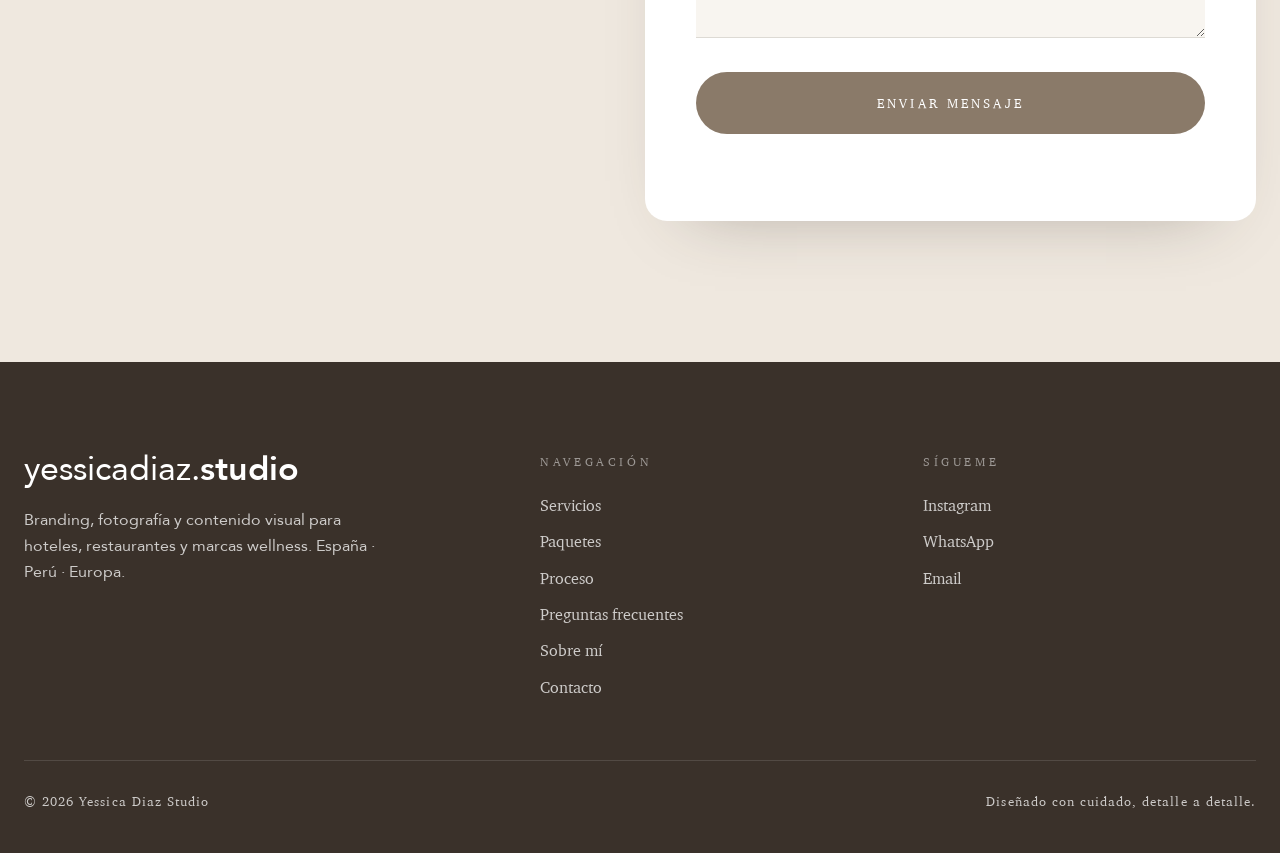
==== commit 8b154622: "Logo nuevo, versión en inglés y enlaces a Calendly" ====
--- a/index.html
+++ b/index.html
@@ -5,17 +5,19 @@
   <meta name="viewport" content="width=device-width, initial-scale=1.0">
   <title>Yessica Diaz Studio · Branding, fotografía y contenido para hoteles, restaurantes y wellness</title>
   <meta name="description" content="Identidades visuales, fotografía y contenido estratégico para hoteles boutique, restaurantes y marcas wellness que quieren comunicar su esencia y elevar su imagen.">
+  <link rel="alternate" hreflang="es" href="https://yessicadiazmoya.github.io/yessicadiaz-studio/">
+  <link rel="alternate" hreflang="en" href="https://yessicadiazmoya.github.io/yessicadiaz-studio/en.html">
   <link rel="preload" href="FigoShiftz-Regular.woff2" as="font" type="font/woff2" crossorigin>
   <link rel="preload" href="FigoShiftz-Italic.woff2" as="font" type="font/woff2" crossorigin>
   <link rel="preload" href="portada.jpg" as="image">
-  <link rel="stylesheet" href="styles.css?v=14">
+  <link rel="stylesheet" href="styles.css?v=15">
 </head>
 <body>
 
   <!-- ============ NAVEGACIÓN ============ -->
   <header class="nav" id="nav">
     <div class="container nav__inner">
-      <a href="#inicio" class="logo">Yessica Diaz <em>Studio.</em></a>
+      <a href="#inicio" class="logo" aria-label="Yessica Diaz Studio">yessicadiaz.<b>studio</b></a>
       <button class="nav__toggle" id="navToggle" aria-label="Abrir menú" aria-expanded="false">
         <span></span><span></span>
       </button>
@@ -25,7 +27,8 @@
         <li><a href="#proceso">Proceso</a></li>
         <li><a href="#sobre-mi">Sobre mí</a></li>
         <li><a href="#contacto">Contacto</a></li>
-        <li><a href="#contacto" class="btn btn--light">Hablemos</a></li>
+        <li><a href="https://calendly.com/yessicadiazmoya/reunion" class="btn btn--light" target="_blank" rel="noopener">Agenda una llamada</a></li>
+        <li class="lang"><a href="index.html" class="is-active" lang="es" aria-current="page">ES</a><span aria-hidden="true">|</span><a href="en.html" lang="en" hreflang="en">EN</a></li>
       </ul>
     </div>
   </header>
@@ -240,6 +243,7 @@
           <span class="step__n">01</span>
           <h3>Agendamos una llamada</h3>
           <p>Una llamada gratuita de 30 minutos para hablar de tu proyecto, entender tus necesidades y descubrir cómo puedo ayudarte a crear tu marca.</p>
+          <a href="https://calendly.com/yessicadiazmoya/reunion" class="service__cta step__cta" target="_blank" rel="noopener">Agenda tu llamada <span class="arrow">→</span></a>
         </li>
         <li class="step reveal">
           <span class="step__n">02</span>
@@ -421,6 +425,9 @@
           <li><a href="https://wa.me/34614428749" target="_blank" rel="noopener">
             <span class="circle"><svg viewBox="0 0 24 24"><path d="M4 20l1.2-3.6A8 8 0 1112 20a8 8 0 01-4.2-1.2L4 20z"/><path d="M9 9.5c0 2.5 2 5 5 5.5l1-1.2-1.6-.8-.8.8c-1-.4-1.9-1.3-2.3-2.3l.8-.8-.8-1.6L9 9.5z"/></svg></span>
             +34 614 428 749</a></li>
+          <li><a href="https://calendly.com/yessicadiazmoya/reunion" target="_blank" rel="noopener">
+            <span class="circle"><svg viewBox="0 0 24 24"><rect x="3" y="5" width="18" height="16" rx="2"/><path d="M3 10h18M8 3v4M16 3v4"/></svg></span>
+            Agenda una llamada gratuita</a></li>
         </ul>
       </div>
 
@@ -457,7 +464,7 @@
     <div class="container">
       <div class="footer__top">
         <div>
-          <a href="#inicio" class="logo">Yessica Diaz <em>Studio.</em></a>
+          <a href="#inicio" class="logo" aria-label="Yessica Diaz Studio">yessicadiaz.<b>studio</b></a>
           <p class="footer__tag">Branding, fotografía y contenido visual para hoteles, restaurantes y marcas wellness. España · Perú · Europa.</p>
         </div>
         <div>
--- a/styles.css
+++ b/styles.css
@@ -95,11 +95,11 @@
   transition: background .35s, box-shadow .35s;
 }
 .nav__inner { display: flex; align-items: center; justify-content: space-between; height: 96px; transition: height .35s; }
-.logo { font-family: var(--serif-display); font-size: 30px; letter-spacing: -.01em; color: var(--white); line-height: 1; transition: color .35s; }
-.logo em { font-style: italic; }
-.nav__links { display: flex; align-items: center; gap: 38px; list-style: none; margin: 0; padding: 0; }
+.logo { font-family: var(--sans); font-weight: 400; font-size: 25px; letter-spacing: 0; color: var(--white); line-height: 1; white-space: nowrap; transition: color .35s; }
+.logo b { font-weight: 700; }
+.nav__links { display: flex; align-items: center; gap: 28px; list-style: none; margin: 0; padding: 0; }
 .nav__links a:not(.btn) {
-  font-size: 13px; letter-spacing: .24em; text-transform: uppercase; color: var(--white);
+  font-size: 13px; letter-spacing: .2em; text-transform: uppercase; color: var(--white);
   position: relative; padding-bottom: 6px; transition: color .35s;
 }
 .nav__links a:not(.btn)::after {
@@ -107,6 +107,14 @@
 }
 .nav__links a:not(.btn):hover::after { width: 100%; }
 .nav .btn { padding: 13px 26px; }
+
+/* Selector de idioma ES | EN */
+.lang { display: flex; align-items: center; gap: 8px; }
+.nav__links .lang a { font-size: 12px; letter-spacing: .14em; opacity: .65; transition: opacity .3s, color .35s; }
+.nav__links .lang a.is-active, .nav__links .lang a:hover { opacity: 1; }
+.nav__links .lang a.is-active::after { width: 100%; }
+.lang span { font-size: 12px; color: var(--white); opacity: .5; transition: color .35s; }
+.nav.is-scrolled .lang span { color: var(--espresso); }
 
 /* ============ AVENIR: solo párrafos y menús ============ */
 p:not(.eyebrow):not(.about__sign),
@@ -217,6 +225,7 @@
 }
 .service__cta .arrow { transition: transform .3s; }
 .service__cta:hover .arrow { transform: translateX(4px); }
+.step__cta { margin-top: 18px; }
 
 /* Cabecera centrada */
 .center-head { text-align: center; max-width: 760px; margin: 0 auto 70px; }
@@ -399,7 +408,7 @@
 /* Footer */
 .footer { background: var(--espresso); color: rgba(255,255,255,.75); padding: 90px 0 40px; }
 .footer__top { display: grid; grid-template-columns: 1.4fr 1fr 1fr; gap: 50px; padding-bottom: 60px; border-bottom: 1px solid rgba(255,255,255,.12); }
-.footer .logo { font-size: 40px; color: var(--white); }
+.footer .logo { font-size: 34px; color: var(--white); }
 .footer__tag { margin: 18px 0 0; max-width: 360px; font-size: 16px; }
 .footer h4 { font-family: var(--serif-text); font-weight: 400; font-size: 12px; letter-spacing: .3em; text-transform: uppercase; color: rgba(255,255,255,.5); margin: 0 0 20px; }
 .footer ul { list-style: none; margin: 0; padding: 0; display: grid; gap: 10px; font-size: 16px; }
@@ -452,7 +461,6 @@
 
 /* ============ RESPONSIVE ============ */
 @media (max-width: 1080px) {
-  .nav__links { gap: 24px; }
   .services, .sectors { grid-template-columns: 1fr 1fr; }
   .service, .service:nth-child(4), .service:nth-child(5) { grid-column: auto; }
   .plans { grid-template-columns: 1fr; max-width: 560px; margin: 0 auto; gap: 44px; }
@@ -462,7 +470,7 @@
   .service:last-child, .sector:last-child { grid-column: 1 / -1; }
   .sector:last-child { aspect-ratio: 16/9; }
 }
-@media (max-width: 900px) {
+@media (max-width: 1180px) {
   .nav__toggle { display: block; }
   .nav__links {
     position: fixed; inset: 0; height: 100vh; height: 100dvh;
@@ -477,6 +485,7 @@
     -webkit-backdrop-filter: none; backdrop-filter: none;
   }
   .nav__links a:not(.btn) { color: var(--espresso) !important; font-size: 15px; }
+  .lang span { color: var(--espresso); }
   .nav.is-open .nav__links { opacity: 1; pointer-events: auto; }
   .nav.is-open .logo { color: var(--taupe-dark); position: relative; z-index: 2; }
   .nav.is-open .nav__toggle { position: relative; z-index: 2; }
@@ -484,6 +493,9 @@
   .nav.is-open .nav__toggle span:first-child { transform: translateY(4px) rotate(45deg); }
   .nav.is-open .nav__toggle span:last-child { transform: translateY(-4px) rotate(-45deg); }
   .nav .btn--light { background: var(--taupe); color: var(--white); }
+}
+
+@media (max-width: 900px) {
 
   .about, .cta, .contact, .section-head { grid-template-columns: 1fr; }
   .section-head .lead { justify-self: start; }
@@ -521,7 +533,7 @@
   .form { padding: 28px 20px; }
   .field input, .field select, .field textarea { font-size: 16px; padding: 16px; }
   .footer { padding: 64px 0 90px; }
-  .footer .logo { font-size: 32px; }
+  .footer .logo { font-size: 28px; }
   .wa-float { right: 16px; bottom: 16px; width: 54px; height: 54px; }
   .scroll-nav { right: 3px; padding: 2px; }
   .scroll-nav__btn { width: 22px; height: 22px; }
@@ -542,6 +554,6 @@
   .sector:last-child { aspect-ratio: 3/4; }
   .hero .eyebrow { letter-spacing: .3em; font-size: 12px; }
   .hero__ctas .btn { width: 100%; justify-content: center; }
-  .logo { font-size: 24px; }
+  .logo { font-size: 21px; }
   .marquee__item { gap: 32px; padding-right: 32px; }
 }
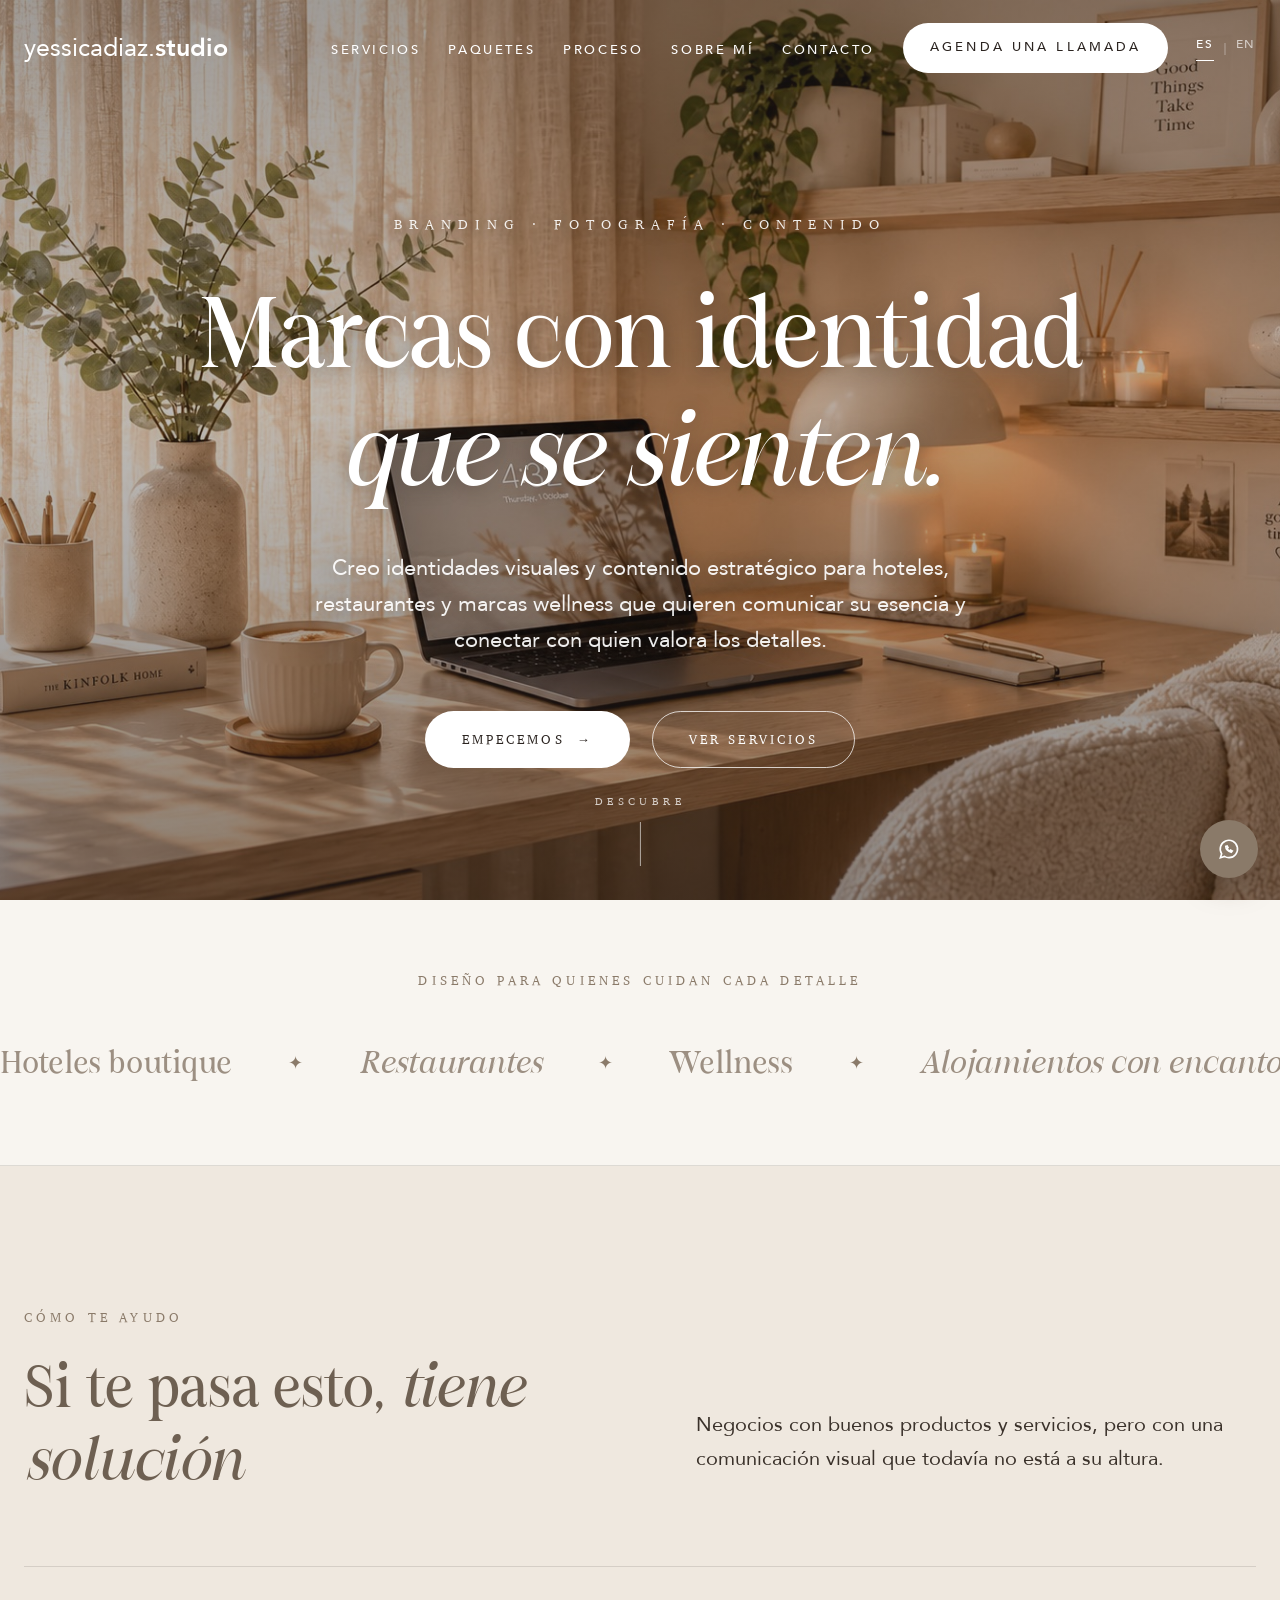
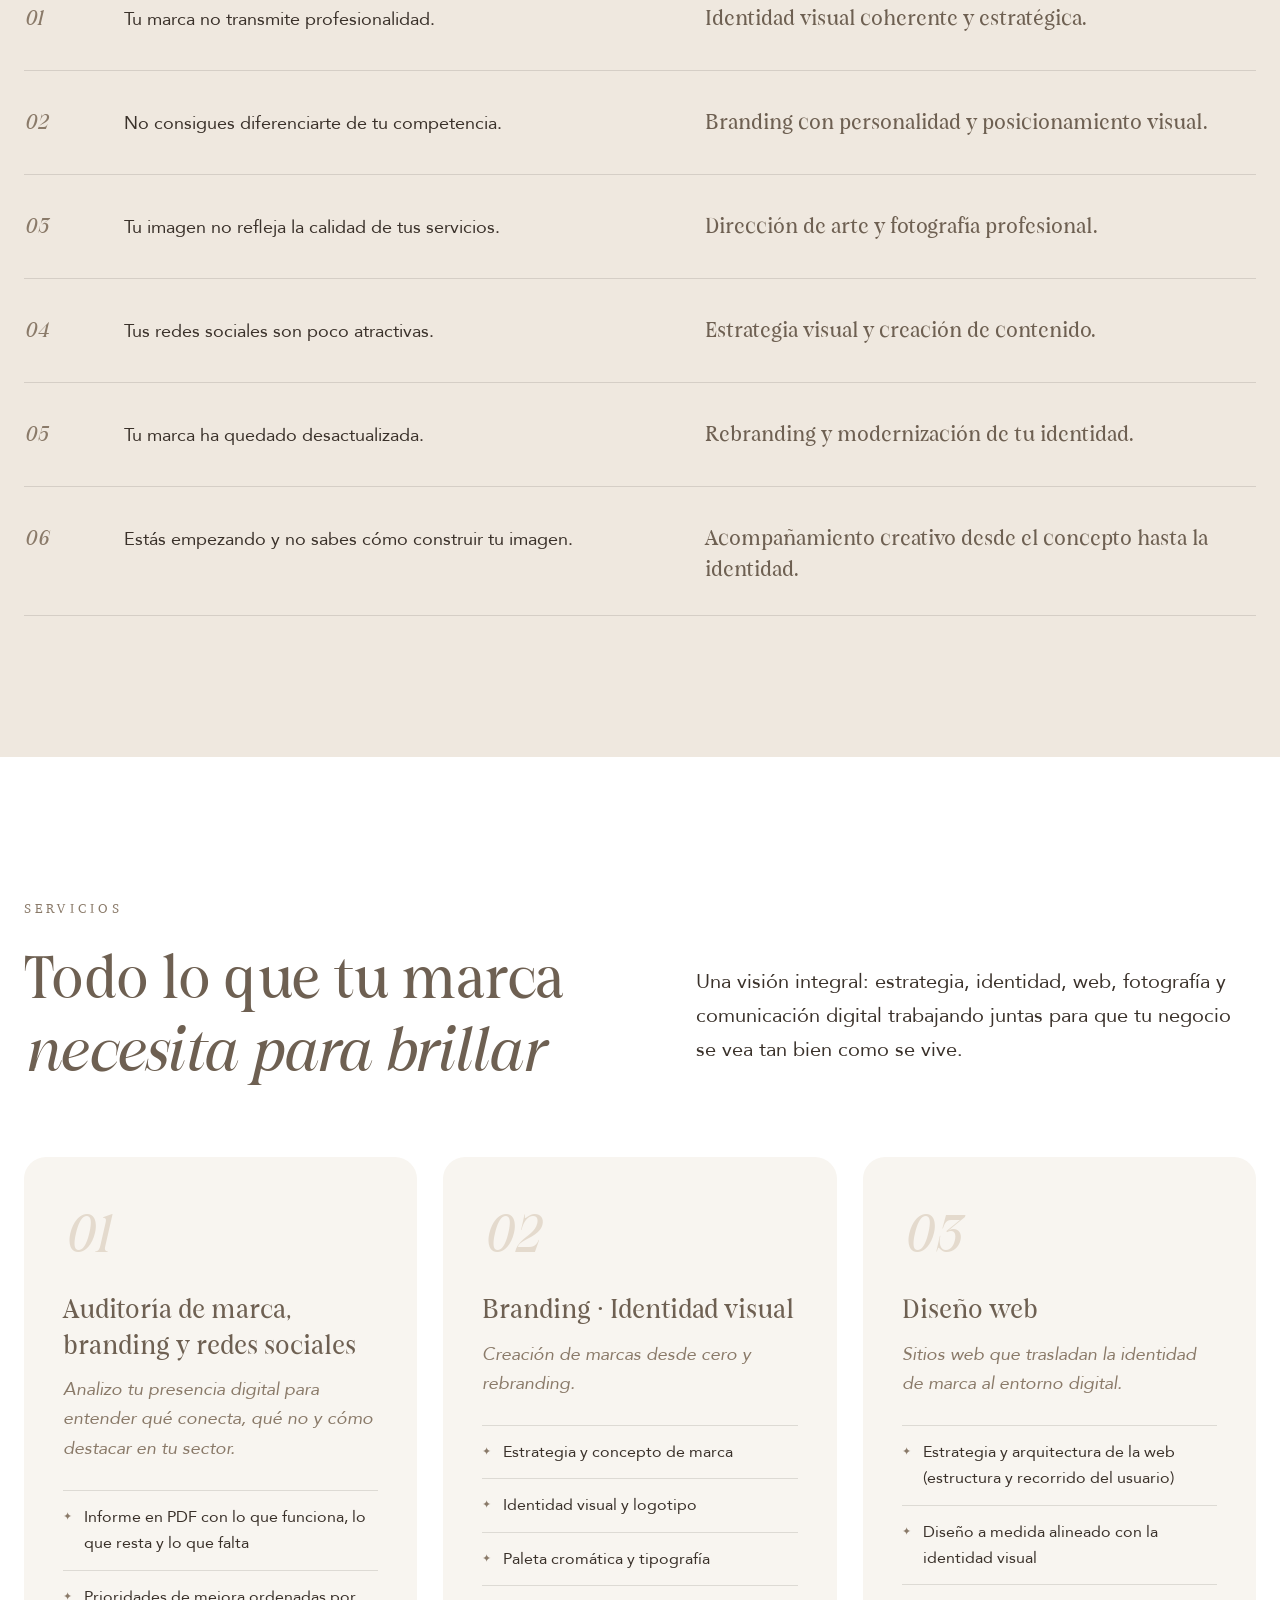
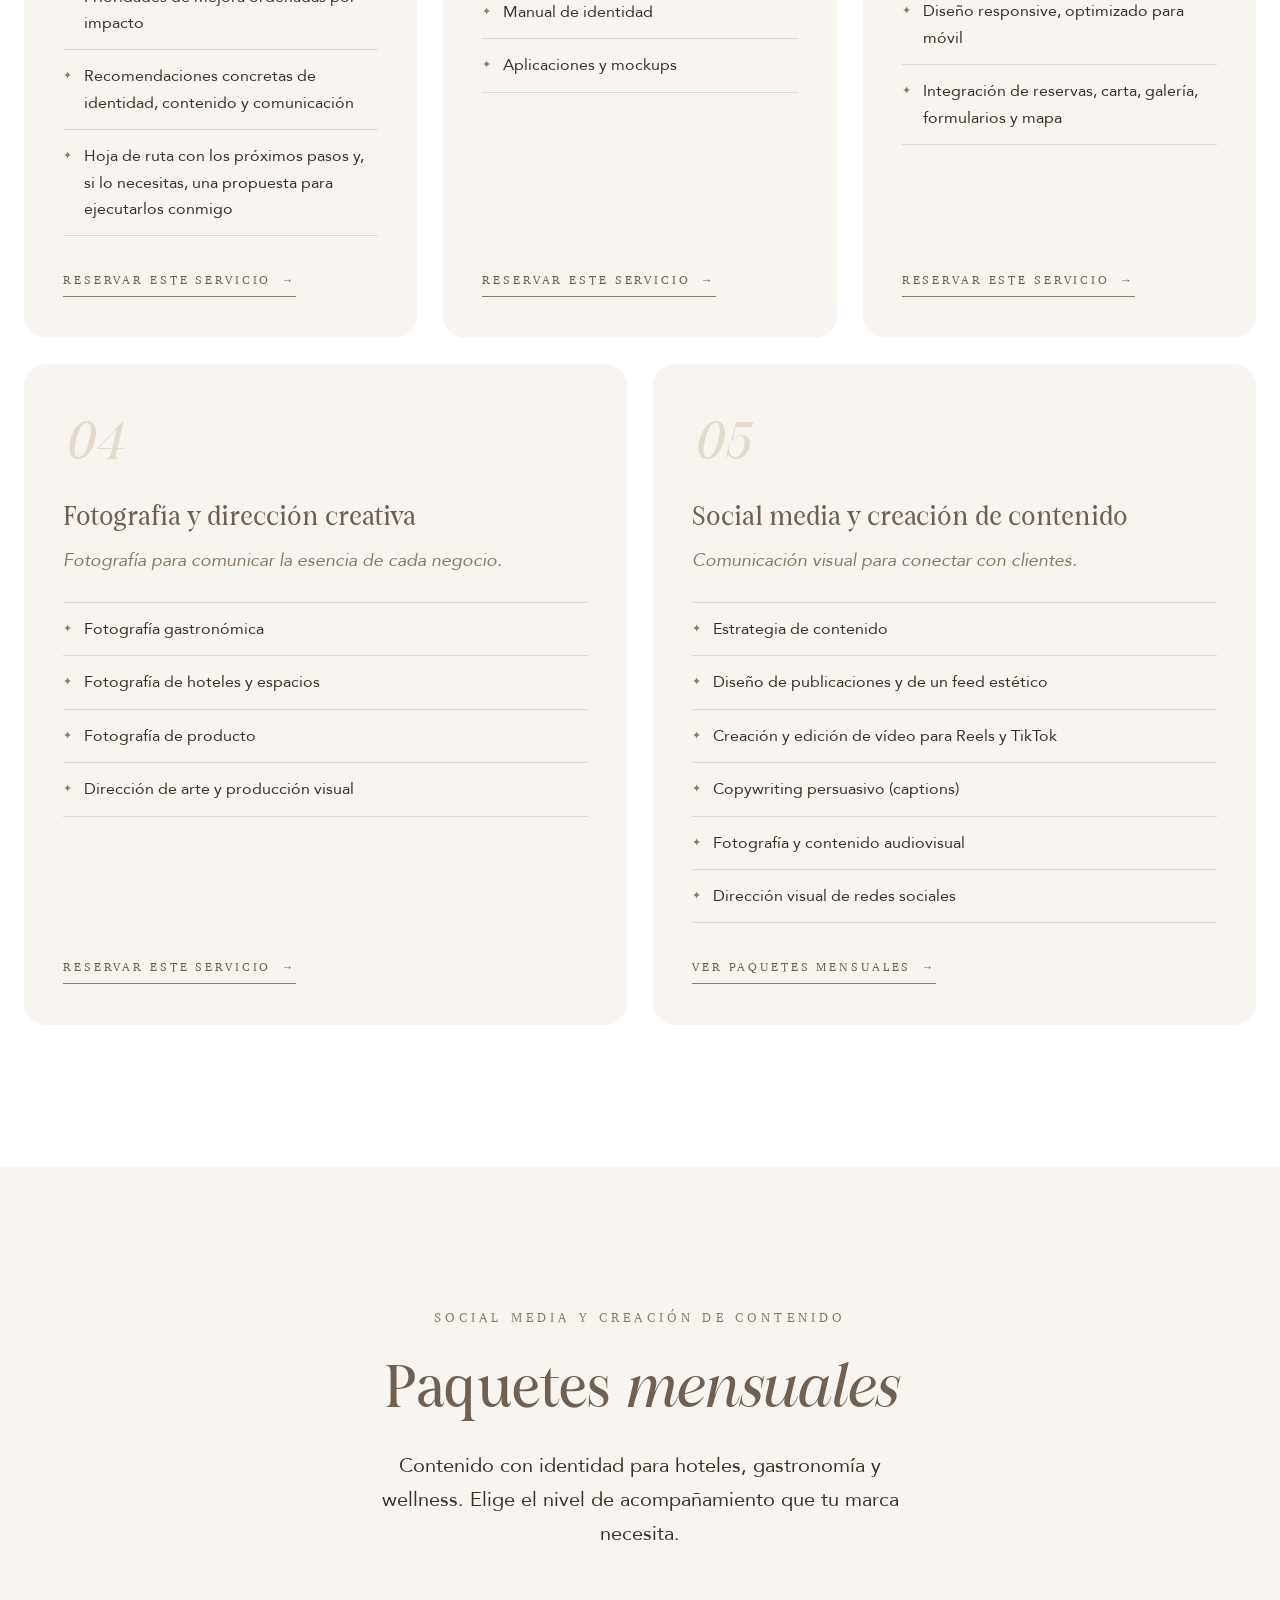
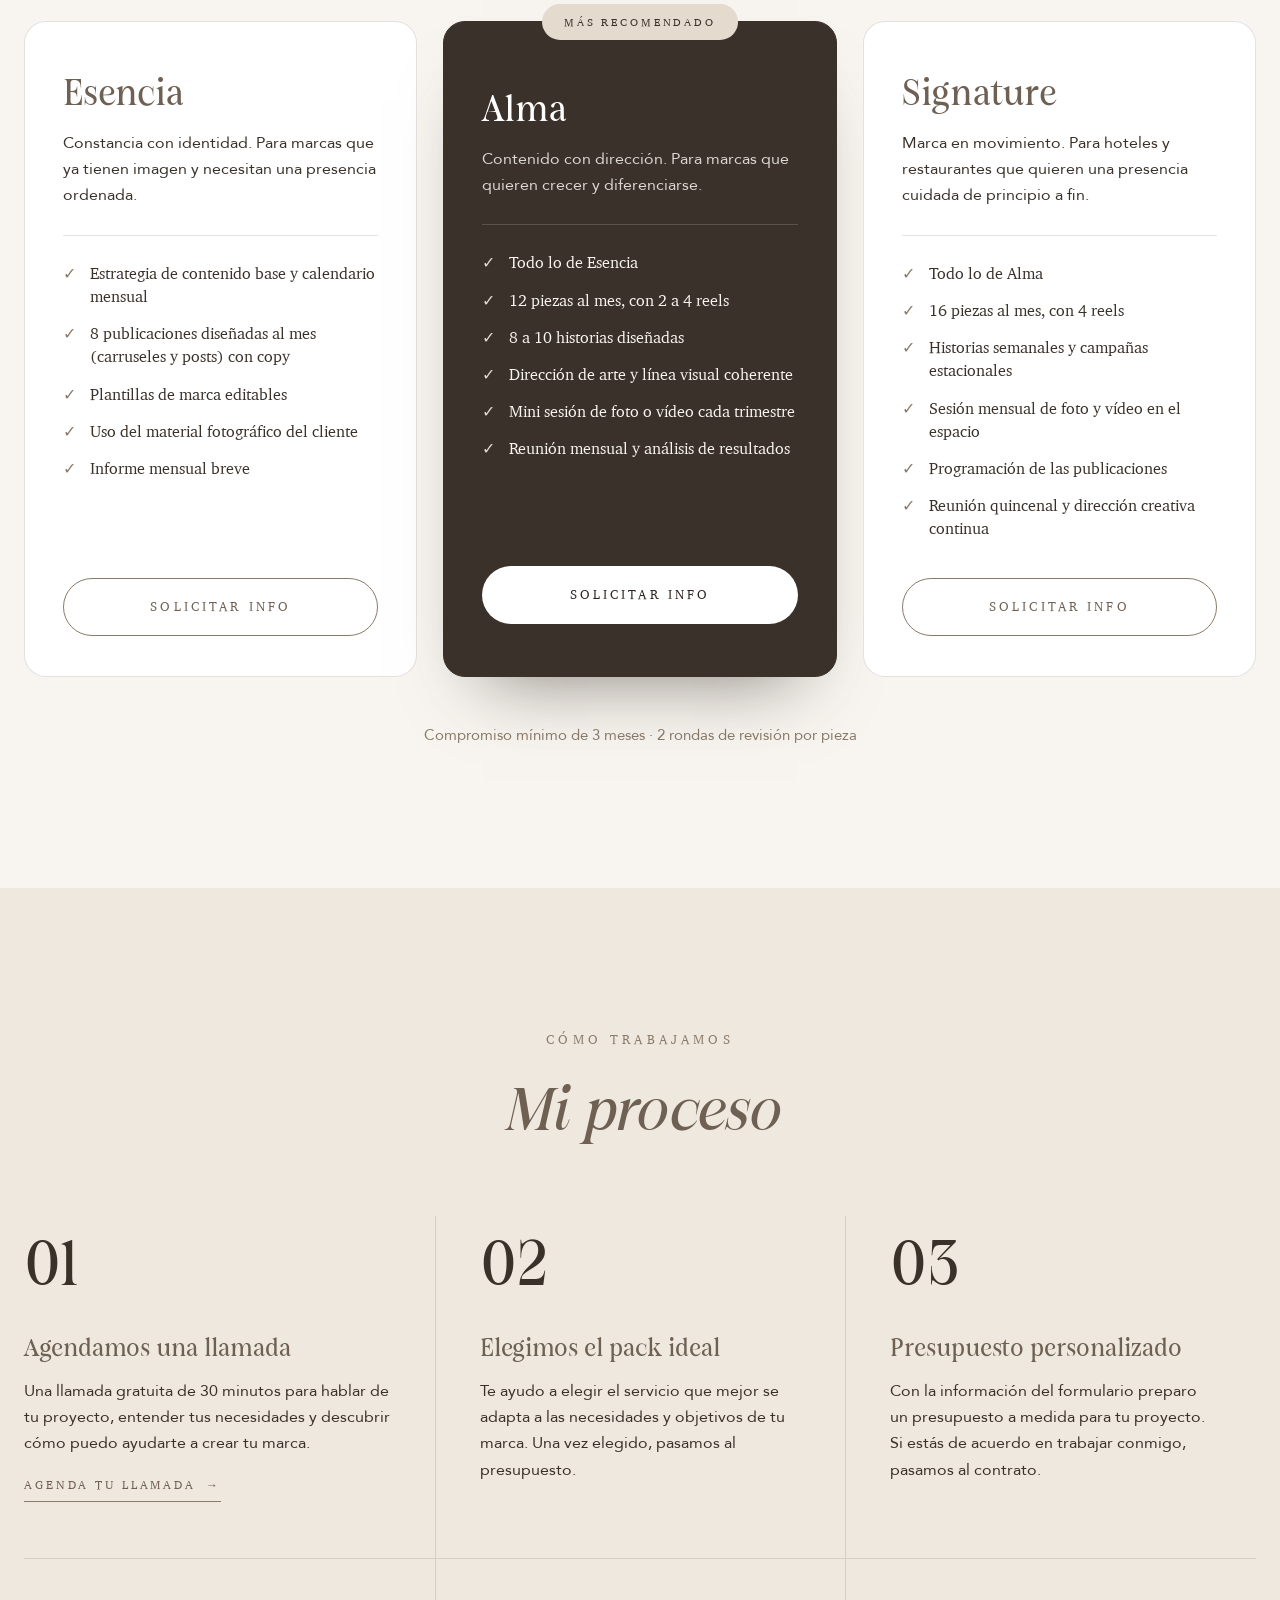
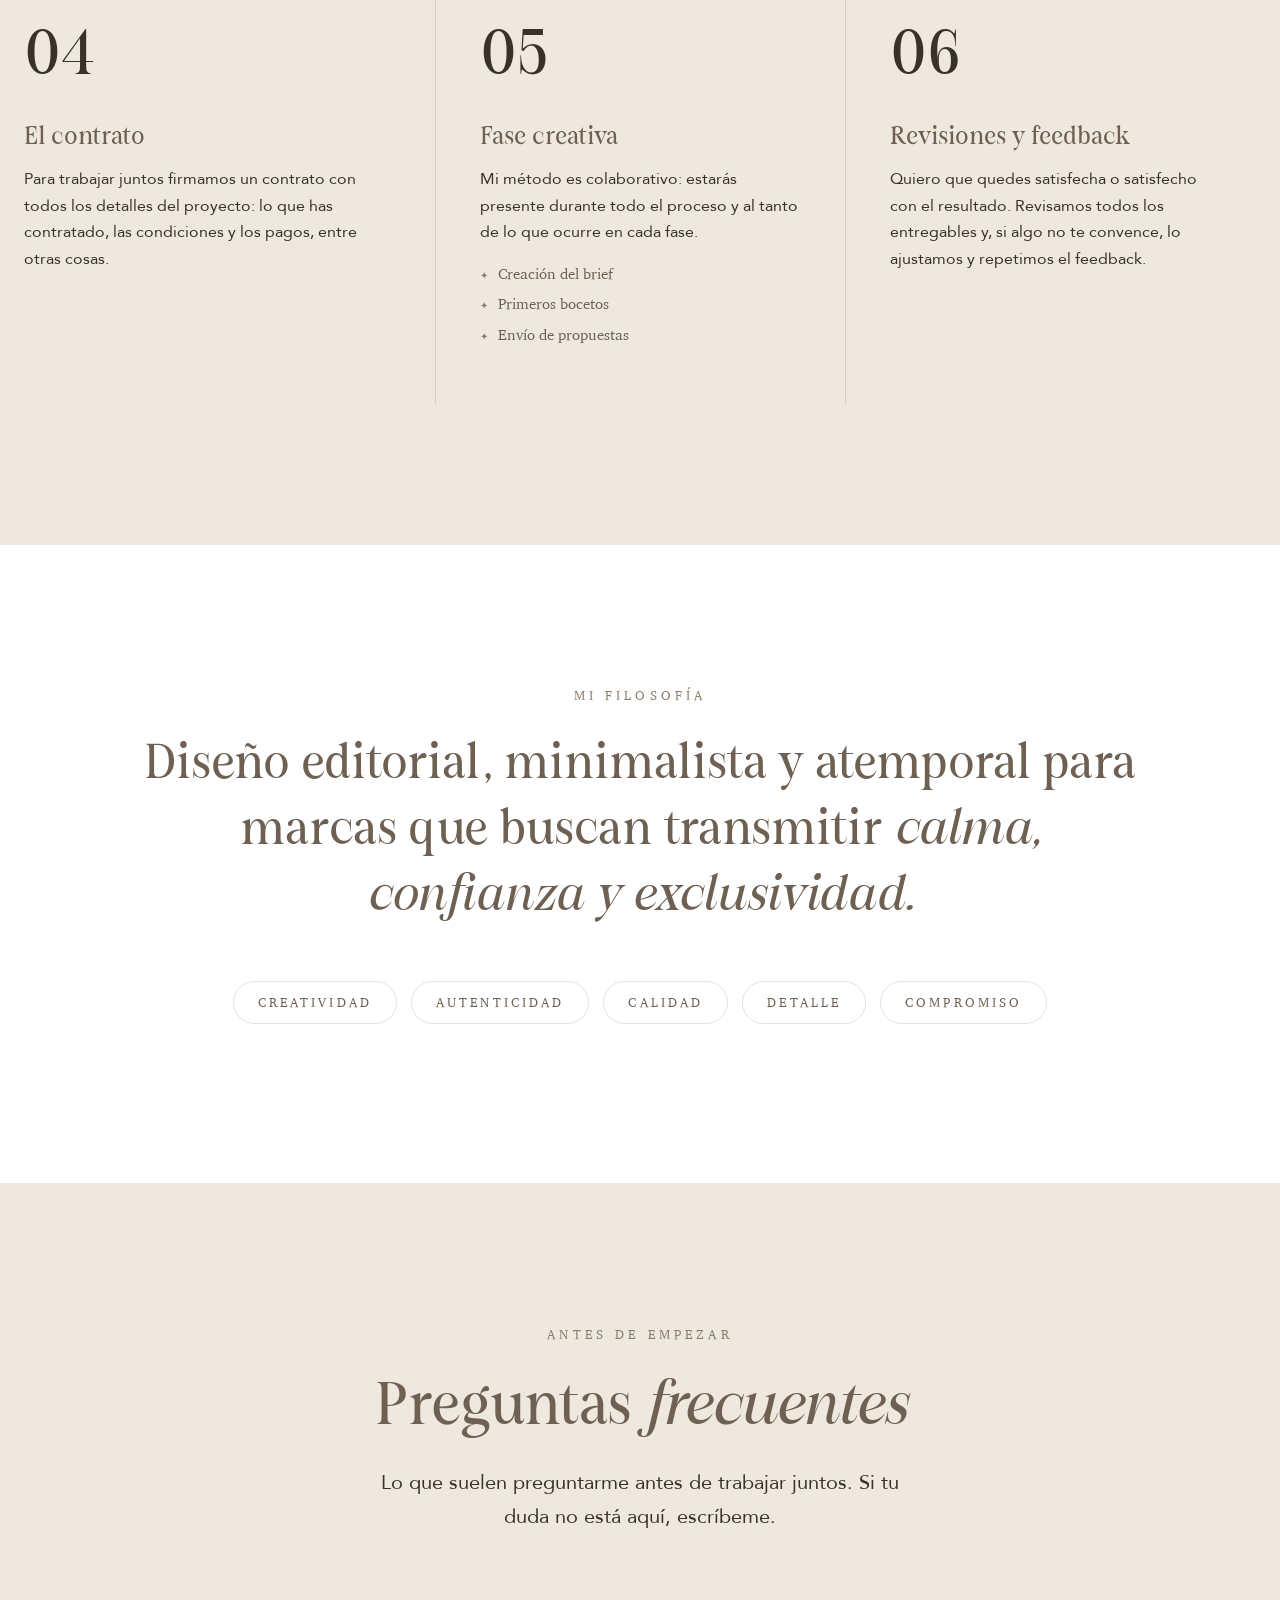
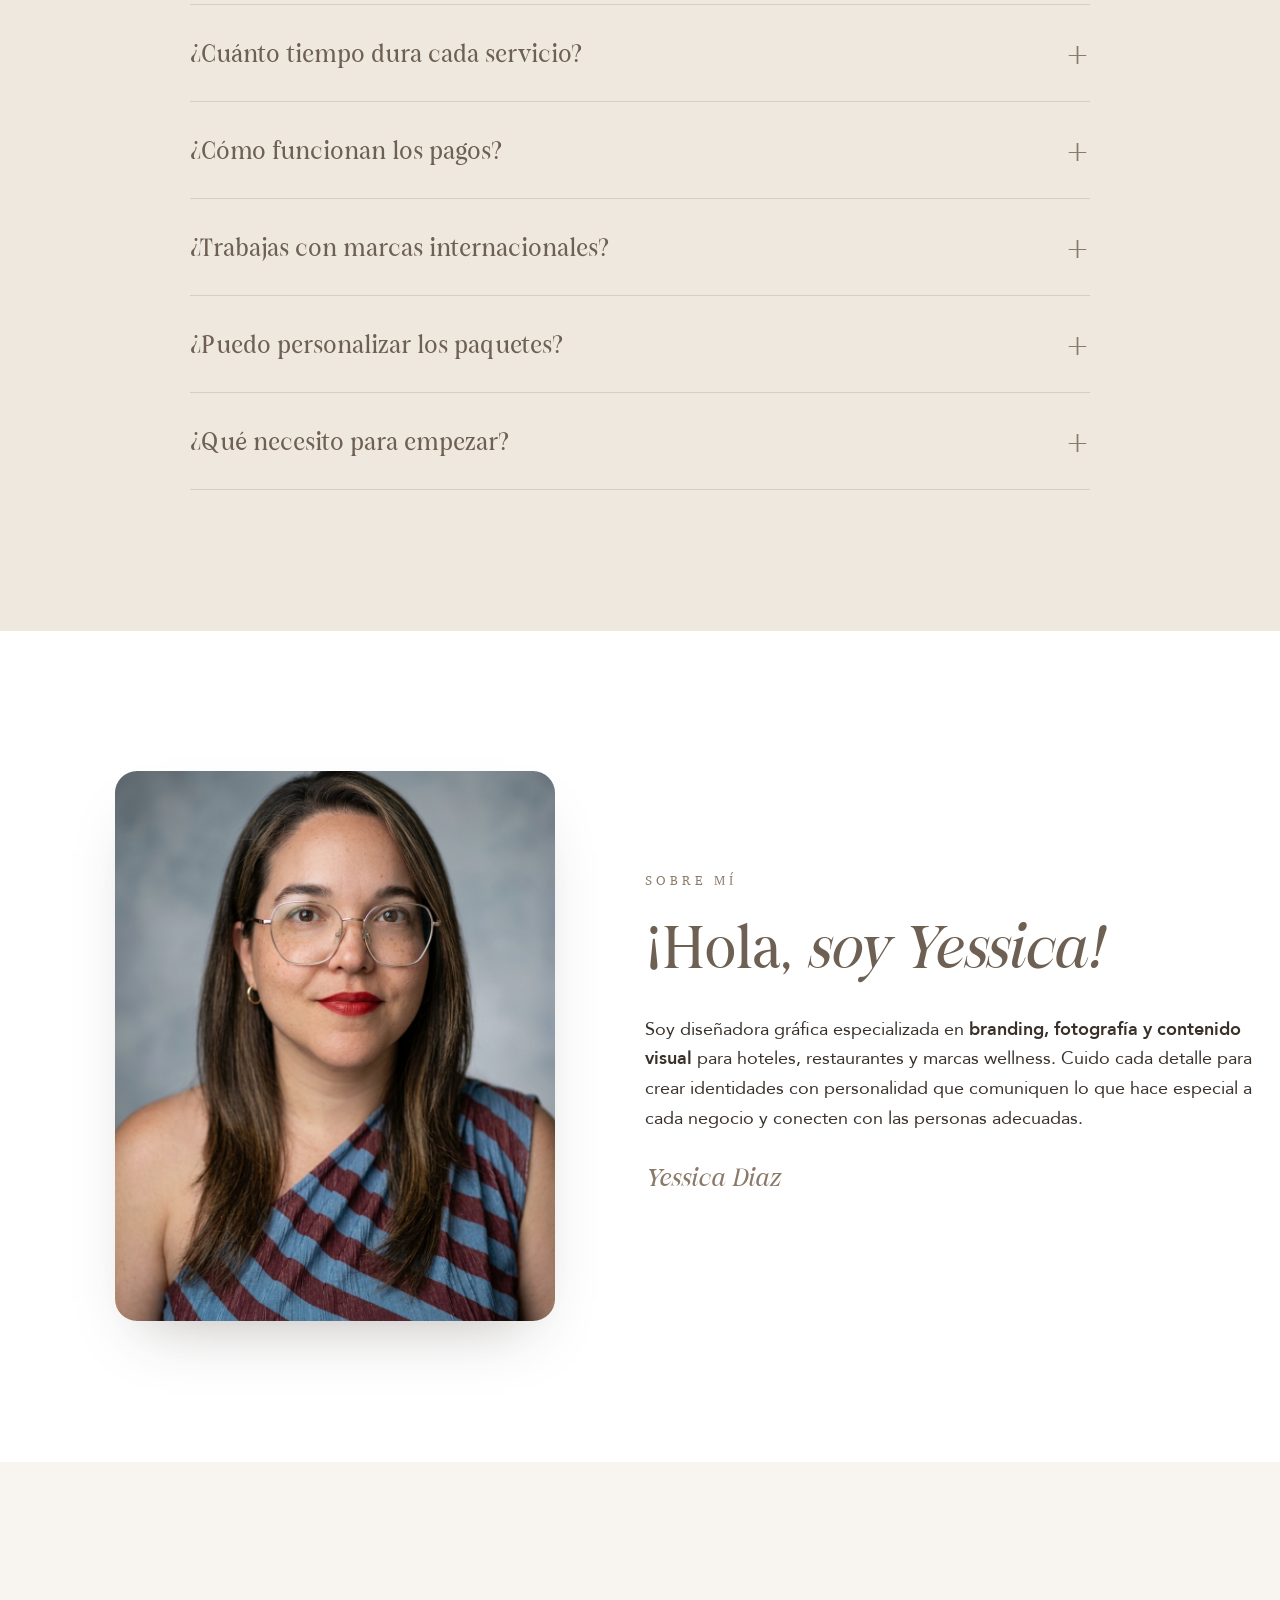
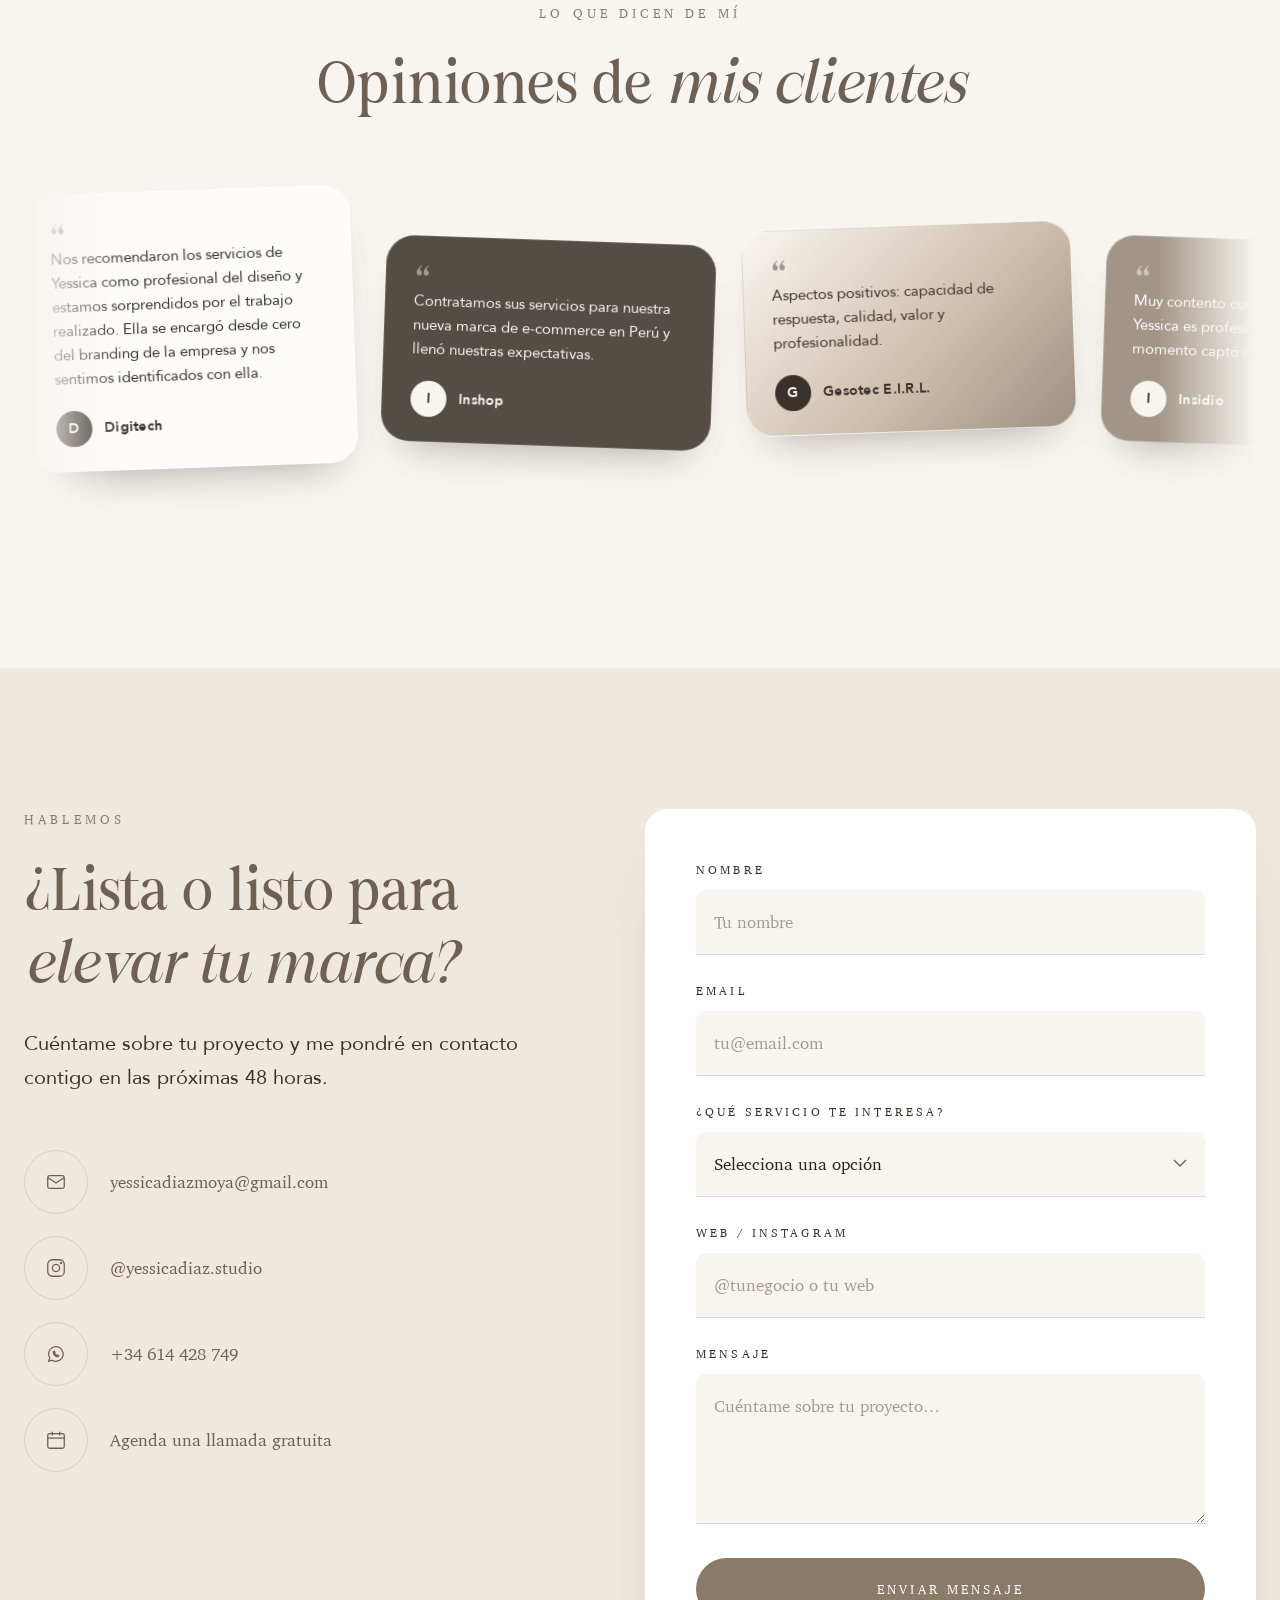
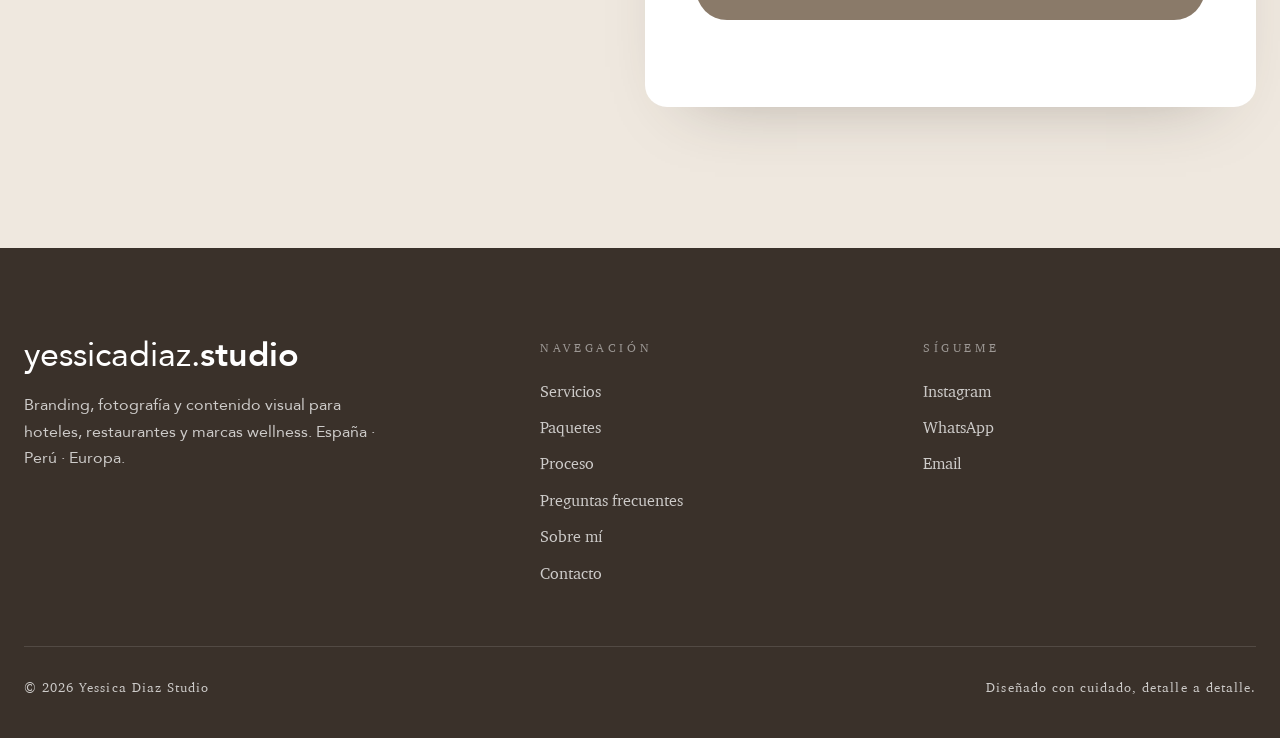
==== commit 443cde53: "Reorganizar secciones y acortar Sobre mí" ====
--- a/index.html
+++ b/index.html
@@ -10,7 +10,7 @@
   <link rel="preload" href="FigoShiftz-Regular.woff2" as="font" type="font/woff2" crossorigin>
   <link rel="preload" href="FigoShiftz-Italic.woff2" as="font" type="font/woff2" crossorigin>
   <link rel="preload" href="portada.jpg" as="image">
-  <link rel="stylesheet" href="styles.css?v=15">
+  <link rel="stylesheet" href="styles.css?v=16">
 </head>
 <body>
 
@@ -81,19 +81,23 @@
     </div>
   </div>
 
-  <!-- ============ SOBRE MÍ ============ -->
-  <section class="section" id="sobre-mi">
-    <div class="container about">
-      <div class="about__photo reveal">
-        <img src="yessica.jpg" alt="Retrato de Yessica Diaz, diseñadora gráfica y fotógrafa" loading="lazy">
-      </div>
-      <div class="reveal">
-        <p class="eyebrow">Sobre mí</p>
-        <h2 class="display">¡Hola, <em>soy Yessica!</em></h2>
-        <p>Soy diseñadora gráfica especializada en <strong>branding, fotografía y creación de contenido visual</strong>. Me apasiona transformar ideas en identidades de marca con personalidad, cuidando cada detalle para construir universos visuales que transmitan emociones, autenticidad y valor.</p>
-        <p>Trabajo principalmente con hoteles, restaurantes y negocios del sector wellness, acompañando tanto a emprendedores que comienzan un nuevo proyecto como a marcas consolidadas que buscan evolucionar.</p>
-        <p>Creo en el poder de una buena imagen, en los pequeños detalles y en la capacidad del diseño para contar historias. Mi objetivo es que cada proyecto tenga una identidad propia, comunique lo que lo hace especial y conecte con las personas adecuadas.</p>
-        <p class="about__sign">Yessica Diaz</p>
+  <!-- ============ PROBLEMAS / SOLUCIONES ============ -->
+  <section class="section section--sand">
+    <div class="container">
+      <div class="section-head reveal">
+        <div>
+          <p class="eyebrow">Cómo te ayudo</p>
+          <h2 class="display">Si te pasa esto, <em>tiene solución</em></h2>
+        </div>
+        <p class="lead">Negocios con buenos productos y servicios, pero con una comunicación visual que todavía no está a su altura.</p>
+      </div>
+      <div class="solutions">
+        <div class="solution reveal"><span class="solution__n">01</span><span class="solution__problem">Tu marca no transmite profesionalidad.</span><span class="solution__answer">Identidad visual coherente y estratégica.</span></div>
+        <div class="solution reveal"><span class="solution__n">02</span><span class="solution__problem">No consigues diferenciarte de tu competencia.</span><span class="solution__answer">Branding con personalidad y posicionamiento visual.</span></div>
+        <div class="solution reveal"><span class="solution__n">03</span><span class="solution__problem">Tu imagen no refleja la calidad de tus servicios.</span><span class="solution__answer">Dirección de arte y fotografía profesional.</span></div>
+        <div class="solution reveal"><span class="solution__n">04</span><span class="solution__problem">Tus redes sociales son poco atractivas.</span><span class="solution__answer">Estrategia visual y creación de contenido.</span></div>
+        <div class="solution reveal"><span class="solution__n">05</span><span class="solution__problem">Tu marca ha quedado desactualizada.</span><span class="solution__answer">Rebranding y modernización de tu identidad.</span></div>
+        <div class="solution reveal"><span class="solution__n">06</span><span class="solution__problem">Estás empezando y no sabes cómo construir tu imagen.</span><span class="solution__answer">Acompañamiento creativo desde el concepto hasta la identidad.</span></div>
       </div>
     </div>
   </section>
@@ -275,29 +279,8 @@
     </div>
   </section>
 
-  <!-- ============ PROBLEMAS / SOLUCIONES ============ -->
-  <section class="section section--white">
-    <div class="container">
-      <div class="section-head reveal">
-        <div>
-          <p class="eyebrow">Cómo te ayudo</p>
-          <h2 class="display">Si te pasa esto, <em>tiene solución</em></h2>
-        </div>
-        <p class="lead">Negocios con buenos productos y servicios, pero con una comunicación visual que todavía no está a su altura.</p>
-      </div>
-      <div class="solutions">
-        <div class="solution reveal"><span class="solution__n">01</span><span class="solution__problem">Tu marca no transmite profesionalidad.</span><span class="solution__answer">Identidad visual coherente y estratégica.</span></div>
-        <div class="solution reveal"><span class="solution__n">02</span><span class="solution__problem">No consigues diferenciarte de tu competencia.</span><span class="solution__answer">Branding con personalidad y posicionamiento visual.</span></div>
-        <div class="solution reveal"><span class="solution__n">03</span><span class="solution__problem">Tu imagen no refleja la calidad de tus servicios.</span><span class="solution__answer">Dirección de arte y fotografía profesional.</span></div>
-        <div class="solution reveal"><span class="solution__n">04</span><span class="solution__problem">Tus redes sociales son poco atractivas.</span><span class="solution__answer">Estrategia visual y creación de contenido.</span></div>
-        <div class="solution reveal"><span class="solution__n">05</span><span class="solution__problem">Tu marca ha quedado desactualizada.</span><span class="solution__answer">Rebranding y modernización de tu identidad.</span></div>
-        <div class="solution reveal"><span class="solution__n">06</span><span class="solution__problem">Estás empezando y no sabes cómo construir tu imagen.</span><span class="solution__answer">Acompañamiento creativo desde el concepto hasta la identidad.</span></div>
-      </div>
-    </div>
-  </section>
-
   <!-- ============ CITA / VALORES ============ -->
-  <section class="section section--sand quote">
+  <section class="section section--white quote">
     <div class="container reveal">
       <p class="eyebrow">Mi filosofía</p>
       <blockquote>Diseño editorial, minimalista y atemporal para marcas que buscan transmitir <em>calma, confianza y exclusividad.</em></blockquote>
@@ -308,7 +291,7 @@
   </section>
 
   <!-- ============ PREGUNTAS FRECUENTES ============ -->
-  <section class="section section--white" id="faq">
+  <section class="section section--sand" id="faq">
     <div class="container faq-wrap">
       <div class="center-head reveal">
         <p class="eyebrow">Antes de empezar</p>
@@ -340,6 +323,21 @@
     </div>
   </section>
 
+  <!-- ============ SOBRE MÍ ============ -->
+  <section class="section section--white" id="sobre-mi">
+    <div class="container about">
+      <div class="about__photo reveal">
+        <img src="yessica.jpg" alt="Retrato de Yessica Diaz, diseñadora gráfica y fotógrafa" loading="lazy">
+      </div>
+      <div class="reveal">
+        <p class="eyebrow">Sobre mí</p>
+        <h2 class="display">¡Hola, <em>soy Yessica!</em></h2>
+        <p>Soy diseñadora gráfica especializada en <strong>branding, fotografía y contenido visual</strong> para hoteles, restaurantes y marcas wellness. Cuido cada detalle para crear identidades con personalidad que comuniquen lo que hace especial a cada negocio y conecten con las personas adecuadas.</p>
+        <p class="about__sign">Yessica Diaz</p>
+      </div>
+    </div>
+  </section>
+
   <!-- ============ OPINIONES ============ -->
   <section class="section section--reviews" id="opiniones">
     <div class="container">
--- a/styles.css
+++ b/styles.css
@@ -186,7 +186,7 @@
 
 /* Sobre mí */
 .about { display: grid; grid-template-columns: 1fr 1.15fr; gap: clamp(40px, 7vw, 110px); align-items: center; }
-.about__photo { position: relative; }
+.about__photo { position: relative; width: 100%; max-width: 440px; justify-self: end; }
 .about__photo img { width: 100%; aspect-ratio: 4/5; object-fit: cover; border-radius: var(--radius); box-shadow: 0 30px 60px -30px rgba(58,49,42,.35); }
 .about__badge {
   position: absolute; right: -28px; bottom: 40px;
@@ -500,6 +500,7 @@
   .about, .cta, .contact, .section-head { grid-template-columns: 1fr; }
   .section-head .lead { justify-self: start; }
   .about__badge { right: 16px; }
+  .about__photo { justify-self: start; }
   .solution { grid-template-columns: 50px 1fr; }
   .solution__answer { grid-column: 2; font-size: 22px; }
   .footer__top { grid-template-columns: 1fr 1fr; }
